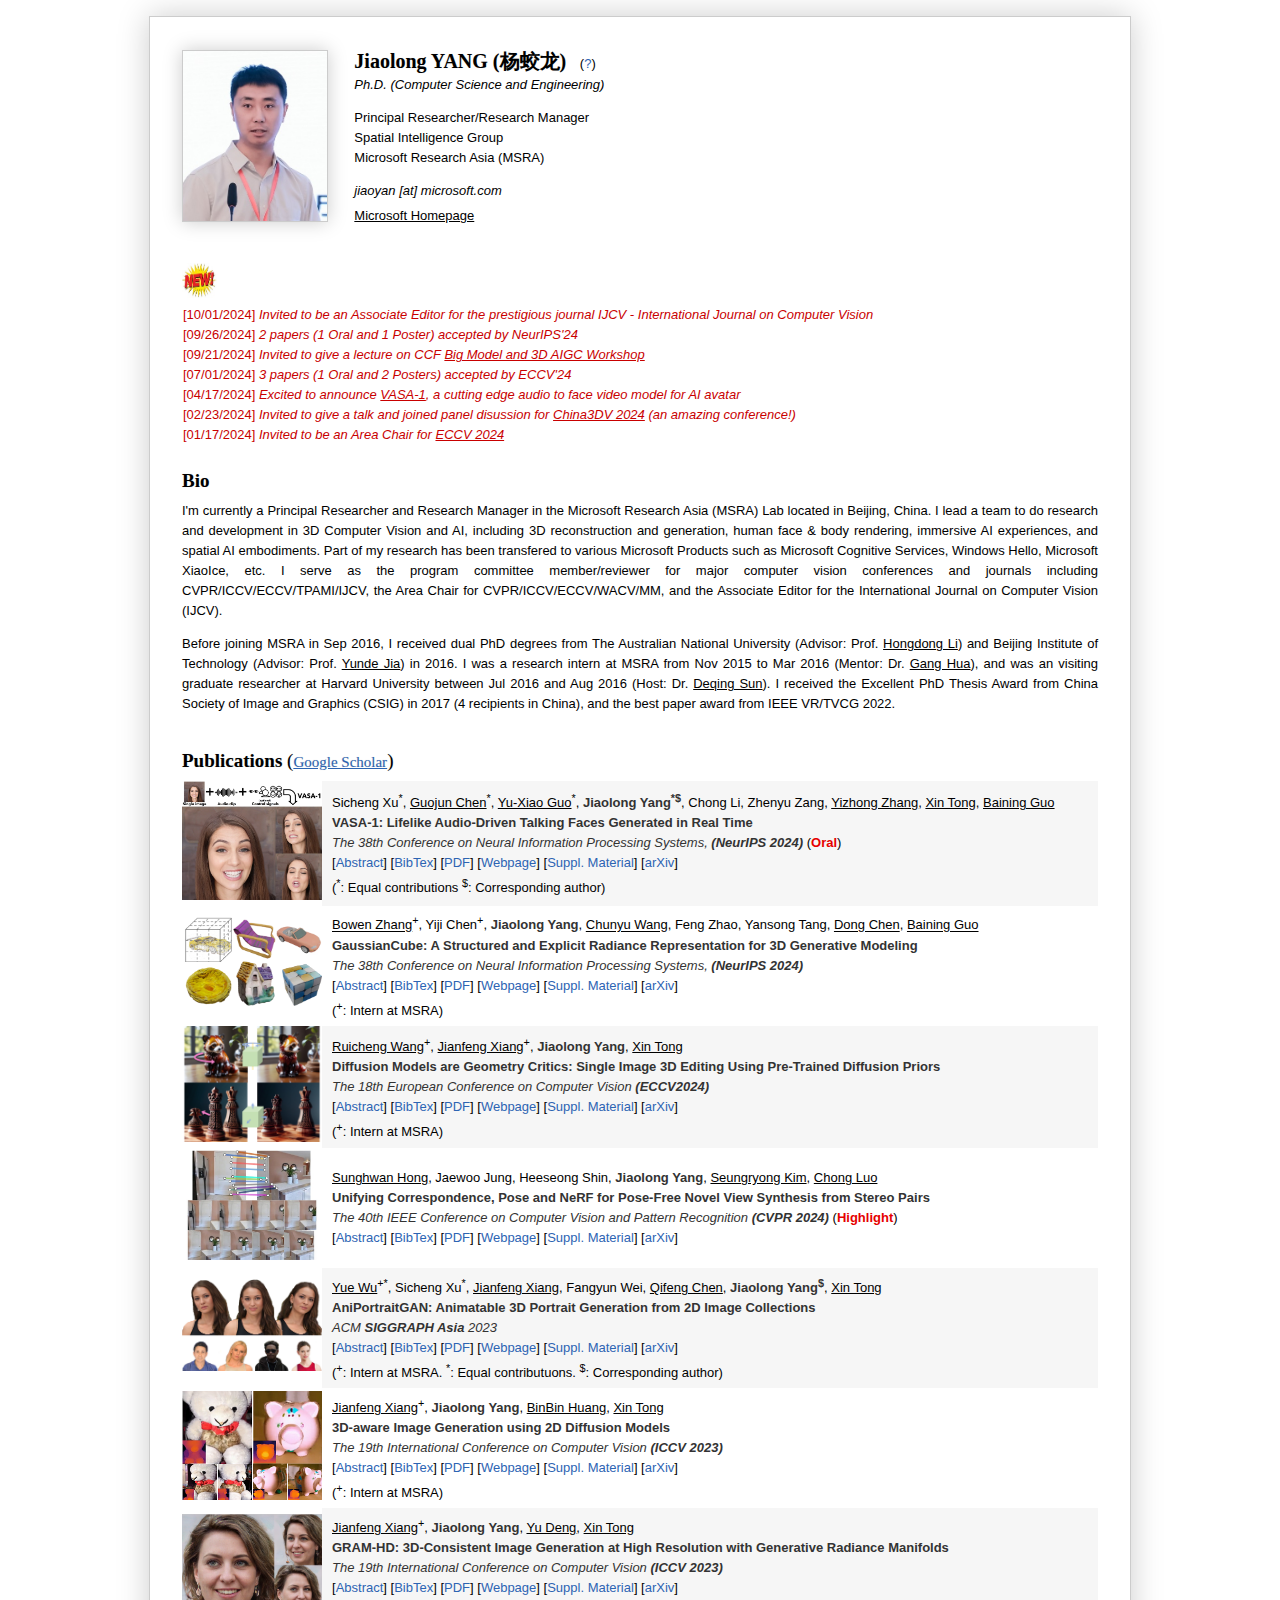
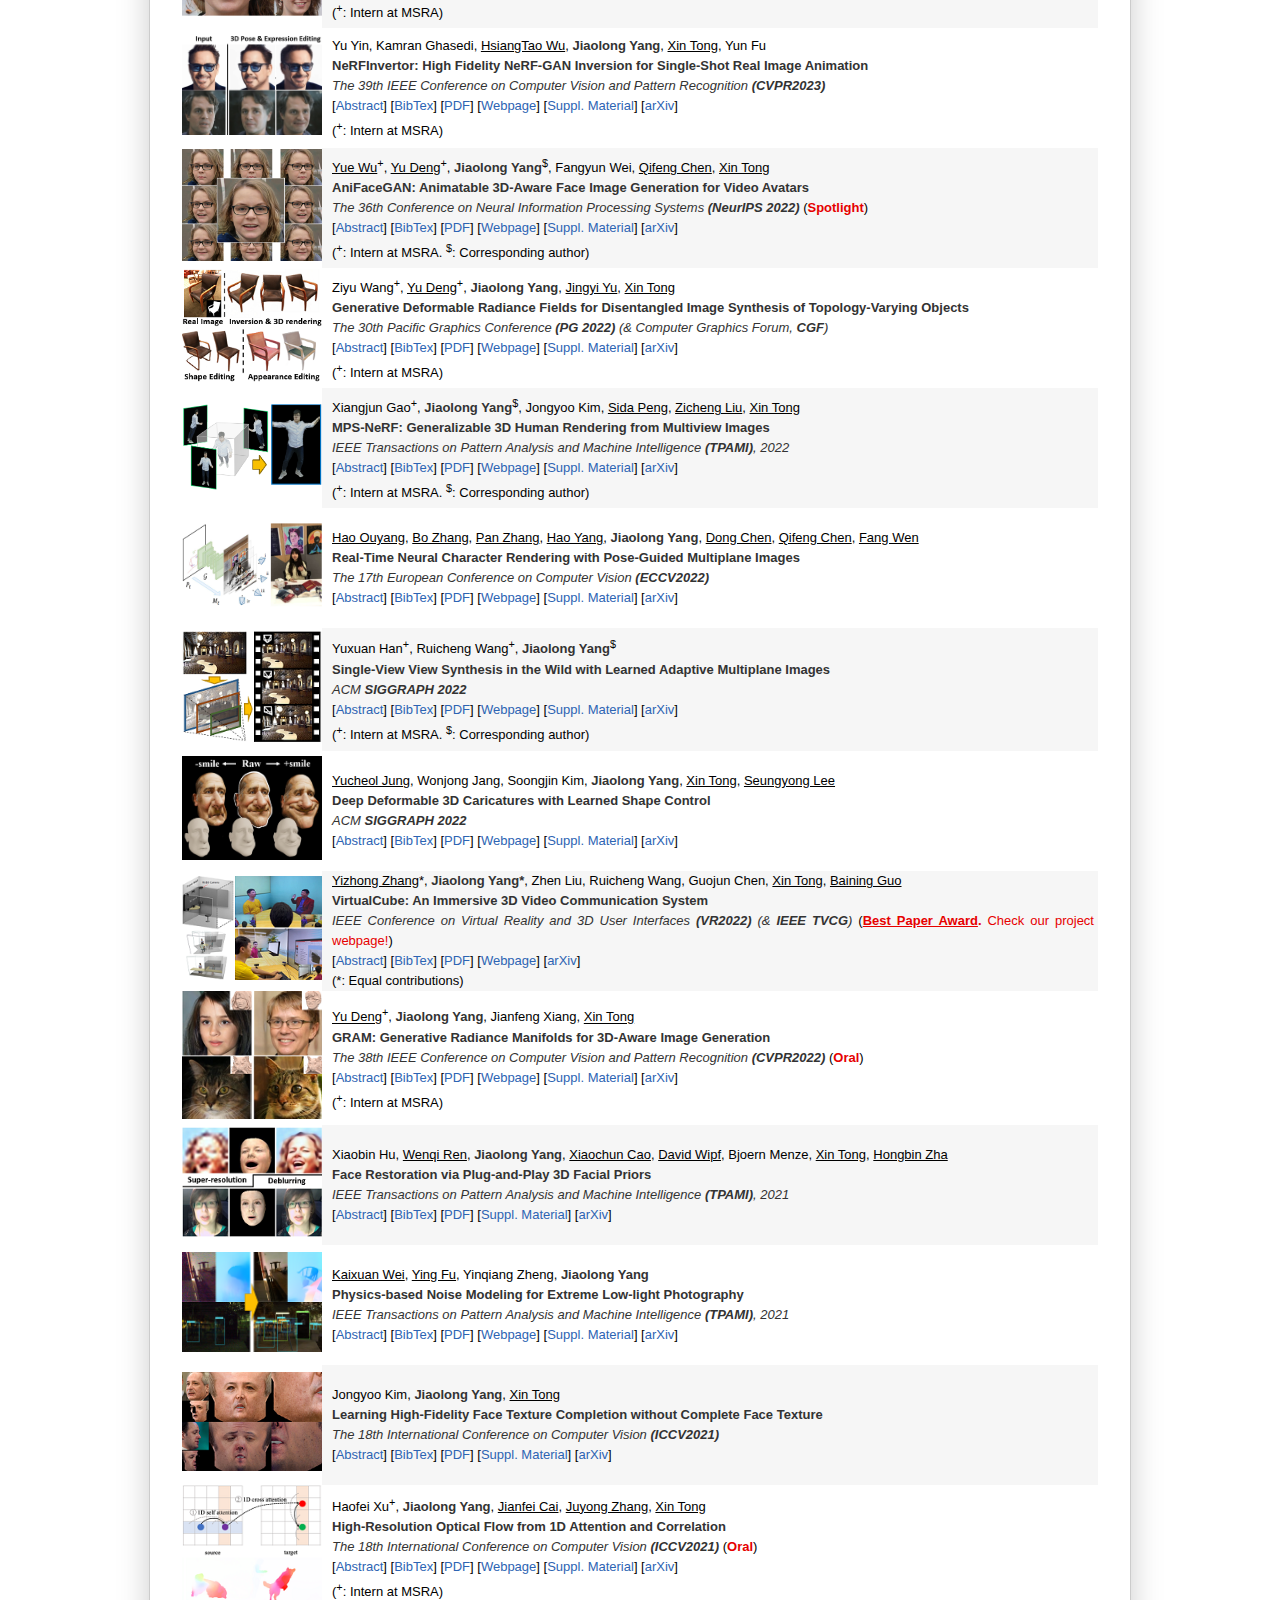
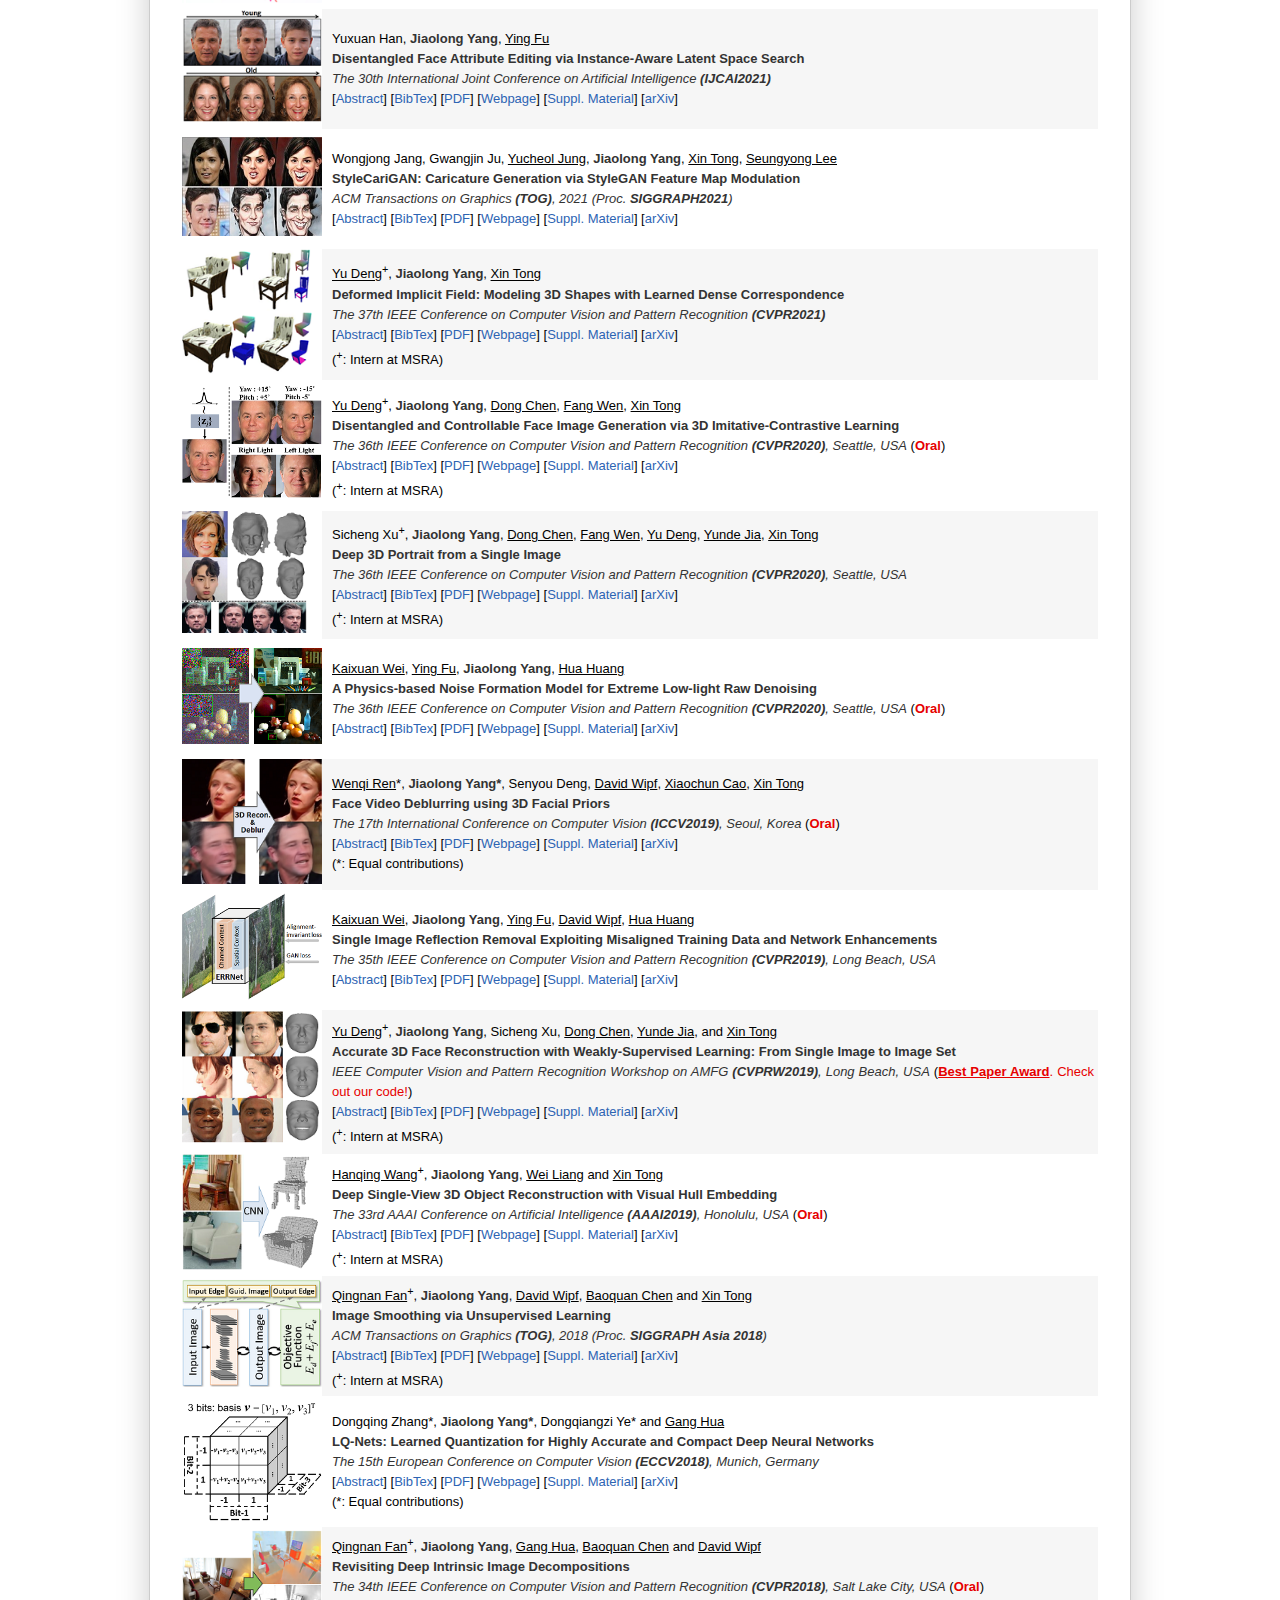
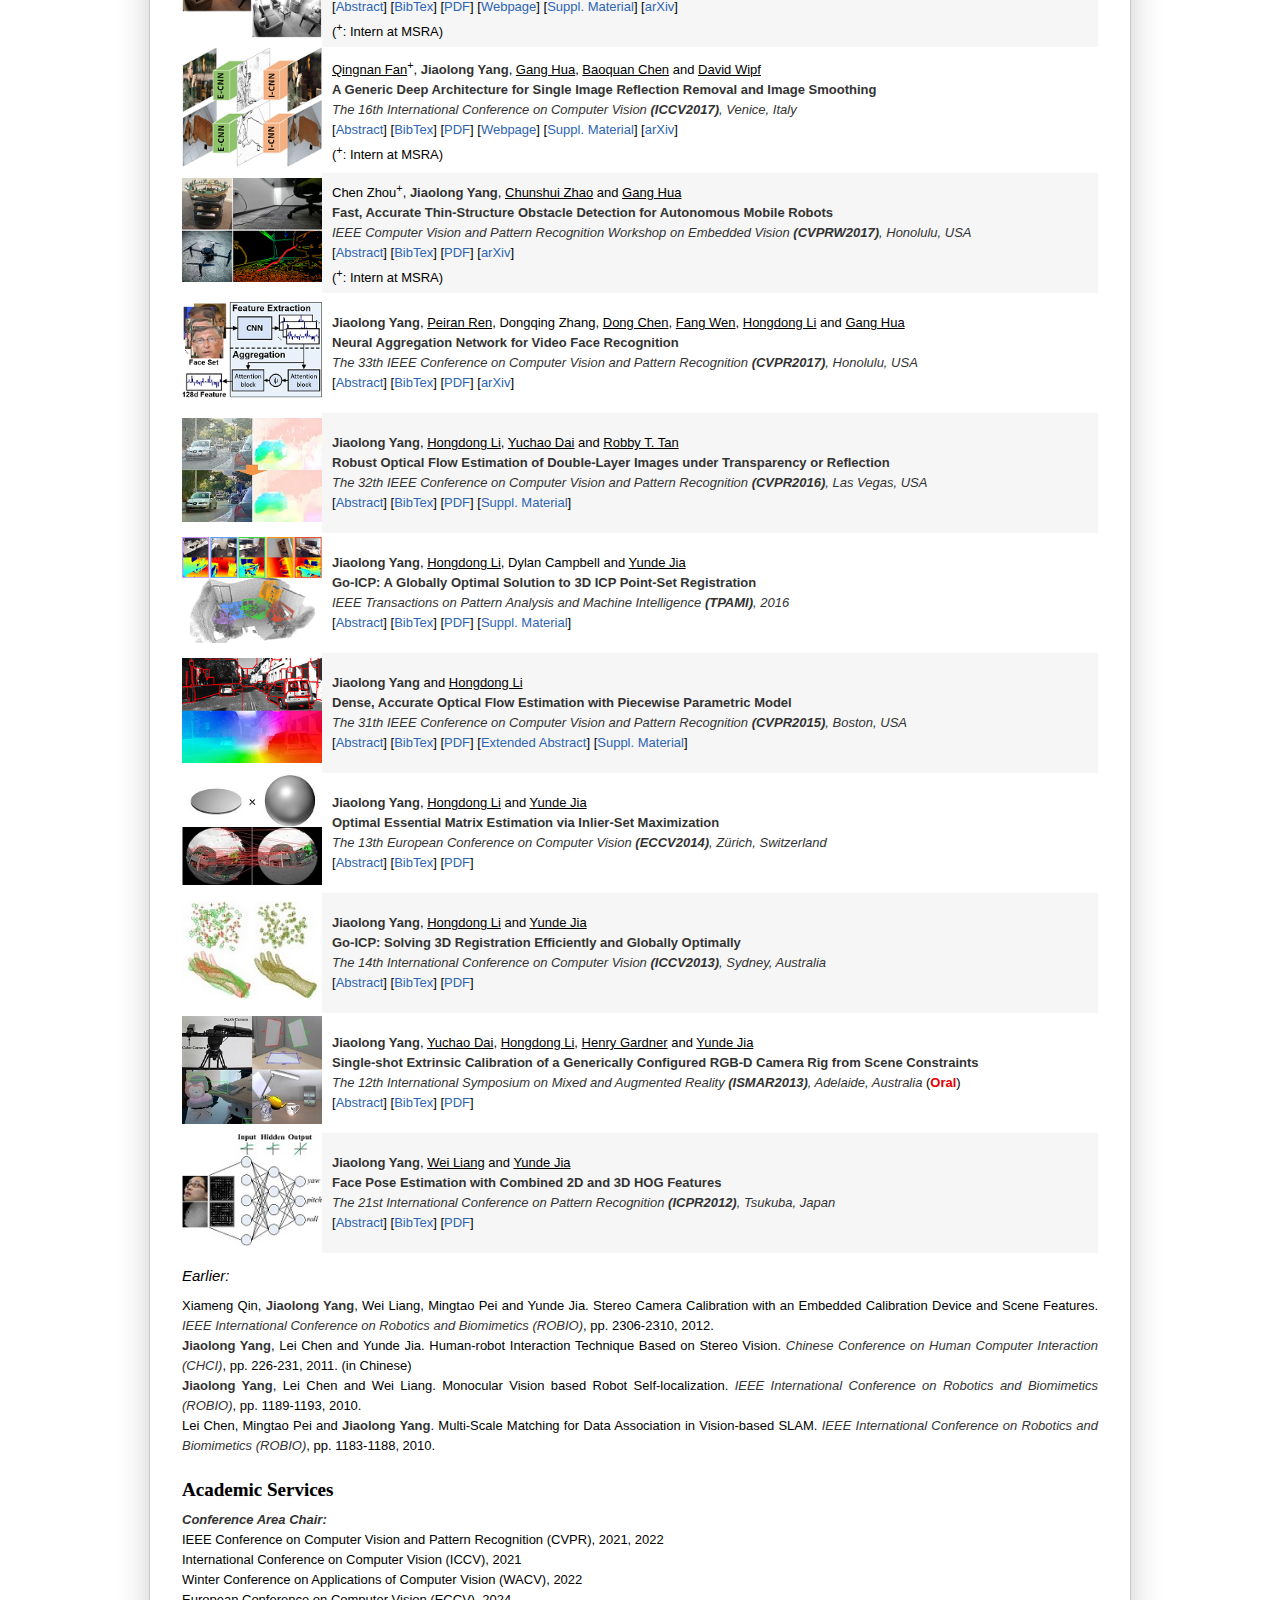
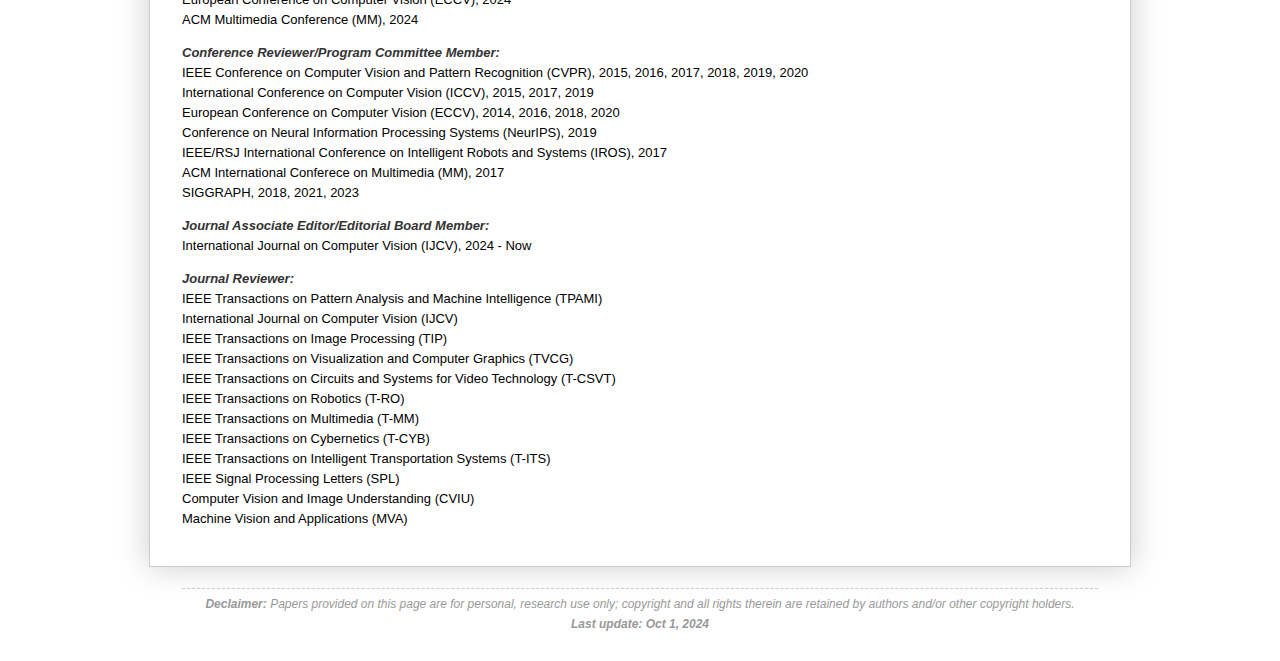
==== index.html @ c5342965 "Add files via upload" ====
<!DOCTYPE html>
<html xmlns="http://www.w3.org/1999/xhtml">
<!--<script src="http://ajax.googleapis.com/ajax/libs/jquery/1.8.2/jquery.min.js"> -->
<head>
<meta http-equiv="Content-Type" content="text/html; charset=utf-8" />
<meta name="keywords" content="Jiaolong Yang,杨蛟龙,homepage,主页,Computer Vision,PhD,Microsoft Research Asia,MSRA,微软亚洲研究院,3D Reconstruction,3D Face,3D Human,3D GAN,Face Synthesis,AniFaceGAN,AniPortraitGAN,GRAM,GRAM-HD,AdaMPI,NeRF,MPS-NeRF,VirtualCube,VCube,V-Cube,DIF,DIF-Net,DIFNet,Deep3DFace,Deep3DFaceReconstruction,DiscoFaceGAN,Reflection Removal,ERRNet,CEILNet,Neural Aggregation Network,NAN,Video Face,Go-ICP,GoICP,3D Registration" />
<meta name="description" content="Jiaolong Yang's Homepage"/>
<link rel="icon" type="x-icon" href="favicon.ico" />
<title>Jiaolong Yang (杨蛟龙)'s Homepage</title>
<link rel="stylesheet" type="text/css" href="style.css"/>
<script src="jquery-1.10.2.min.js"> 
</script>
<script type="text/javascript">
var visible = new Array();
function show(id, item){
	div = "#"+id+"_"+item;
	for (i=0;i<visible.length;i++){
		//if(visible[i].substr(1,1)==id){
		if(visible[i]==div){
			if(visible[i]==div){
				$(div).hide(200);
				visible.splice(i,1);
			}
			else{
				$(visible[i]).hide(200);
				visible.splice(i,1);
				$(div).show(200);
				visible.push(div);
			}
			return;
		}
	}
	$(div).show(200);
	visible.push(div);
}

function show2(id, item){
	div = "#"+id+"_"+item;
	for (i=0;i<visible.length;i++){
		if(visible[i].substr(1,1)==id){
			if(visible[i]==div){
				$(div).hide(0);
				visible.splice(i,1);
			}
		}
	}
	$(div).show(200);
	visible.push(div);
}

function shownamedesc()
{
	$("#jlyang_b_right").toggle(100);
	return false;
}

</script>
</head>
<body>

<div id="jlyang">

<div id="jlyang_basic">

<div id="jlyang_b_left"><img src="photo2.jpg" height="170" style="border: 1px solid #CCCCCC;box-shadow: 0 0 18px #CCCCCC;"/></div>

<div id="jlyang_b_middle">
<span id="jlyang_b_l_name">Jiaolong YANG (杨蛟龙)</span> <span style="padding:3px 0px 0px 10px;">(<a href="#" onclick="javascript:shownamedesc();return false;">?</a>)</span><br/>
<span id="jlyang_b_l_title">Ph.D. (Computer Science and Engineering)</span>
<p>
Principal Researcher/Research Manager<br />
Spatial Intelligence Group<br />
Microsoft Research Asia (MSRA)<br />
</p>
<span id="jlyang_b_l_contact">jiaoyan [at] microsoft.com</span><br />
<a href="https://www.microsoft.com/en-us/research/people/jiaoyan/" target="_blank" style="color:black;text-decoration:underline;line-height:30px">Microsoft Homepage</a>
</div>


<div id="jlyang_b_right">
About my name<br /><span style="font-size:10px;line-height:1em;">
Jiaolong (蛟龙): the given name from my parents. "Jiaolong" is an aquatic dragon in Chinese ancient legends with great power. It can be pronounced as "chiao-lung".<br />
Yang (杨): the family name from my forefathers, the sixth most common surname in China. It can be pronounced as the word "young" with a rising tone.
</span>
</div>

</div>

<div id="jlyang_detail">
<!-- ITEM BEGIN -->

<div class="jlyang_d_item">
<div class="jlyang_d_i_content">
<div style="float:left;height:42px;padding-right:1px;"><img src="new.jpg" height="35px" width="35px"/></div>
<table style="width:100%;margin-top:0px;-webkit-text-size-adjust:100%;" border="0" cellpadding="0" cellspacing="0">
<tr style="height:100%;">
<td width="100%;overflow:scroll;">
<div style="padding-left:1px;height:142px;width:910px;overflow:scroll;overflow-x:hidden;">
<span style="color:#c90000;">
[10/01/2024] <i>Invited to be an Associate Editor for the prestigious journal IJCV - International Journal on Computer Vision</i><br/>
[09/26/2024] <i>2 papers (1 Oral and 1 Poster) accepted by NeurIPS'24</i><br/>
[09/21/2024] <i>Invited to give a lecture on CCF <a style="color:#c90000;text-decoration:underline;" href="https://ccf.org.cn/14x8Un1/" target="_blank">Big Model and 3D AIGC Workshop</a></i><br/>
[07/01/2024] <i>3 papers (1 Oral and 2 Posters) accepted by ECCV'24</i><br/>
[04/17/2024] <i>Excited to announce <a style="color:#c90000;text-decoration:underline;" href="https://www.microsoft.com/en-us/research/project/vasa-1/" target="_blank">VASA-1</a>, a cutting edge audio to face video model for AI avatar</i><br/>
[02/23/2024] <i>Invited to give a talk and joined panel disussion for <a style="color:#c90000;text-decoration:underline;" href="http://www.csig3dv.net/guests.html" target="_blank">China3DV 2024</a> (an amazing conference!)</i><br/>
[01/17/2024] <i>Invited to be an Area Chair for <a style="color:#c90000;text-decoration:underline;" href="https://eccv2024.ecva.net/" target="_blank">ECCV 2024</a></i><br/>
[11/23/2023] <i>Invited to be an Area Chair for <a style="color:#c90000;text-decoration:underline;" href="https://2024.acmmm.org/" target="_blank">ACM MM 2024</a></i><br/>
[08/19/2023] <i>Invited to give a talk and joined panel disussion for the AIGC Forum of <a style="color:#c90000;text-decoration:underline;" href="https://dmcv.sjtu.edu.cn/cadcg2023/invitedspeaker/" target="_blank">2023 CCF CAD/CG Conference</a></i><br/>
[08/03/2023] <i>1 paper accepted SIGGRAPH Asia 2023: <a style="color:#c90000;text-decoration:underline;" href="#" target="_blank" onclick="return false;">AniPortraitGAN</a>  for animatable 3D human portrait generation</i><br/>
[07/14/2023] <i>2 papers accepted by ICCV'23: <a style="color:#c90000;text-decoration:underline;" href="#" target="_blank" onclick="return false;">3D-aware Diffusion</a> and <a style="color:#c90000;text-decoration:underline;" href="#" target="_blank" onclick="return false;">GRAM-HD - high-resolution 3D Image GAN</a></i><br/>
[03/01/2023] <i>Invited to give a talk and joined panel disussion for the Digital Human Forum of <a style="color:#c90000;text-decoration:underline;" href="https://mp.weixin.qq.com/s?__biz=MzUxMDE4MzAzOA==&mid=2247669667&idx=2&sn=d0ffe8ce1c6e60e6fde35343c92b52f0" target="_blank">China 3DV 2023</a></i><br/>
[08/19/2022] <i>Invited to give a talk for the 3D Vision Forum of <a style="color:#c90000;text-decoration:underline;" href="https://mp.weixin.qq.com/s?__biz=MzUxMDE4MzAzOA==&mid=2247569736&idx=1&sn=4c18befa8bad7b23b4f9ac929c8e2b25" target="_blank">CCIG 2022</a></i><br/>
<!--[08/10/2022] <i>Invited to give a <a style="color:#c90000;text-decoration:underline;" href="https://www.techbeat.net/talk-info?id=702" target="_blank">lecture</a> for the JiangMen-TechBeat Tech Community.</i><br/>-->
[07/04/2022] <i>Invited to give a lecture for the <a style="color:#c90000;text-decoration:underline;" href="http://staff.ustc.edu.cn/~renjiec/SummerSchool_2022/" target="_blank">2022 USTC Summer School: Advances in Computer Graphics</a></i><br/>
[04/01/2022] <i>2 papers accepted by SIGGRAPH'22: <a style="color:#c90000;text-decoration:underline;" href="#adampi"  onclick="show2('32','abstract');">AdaMPI - Single-photo 3D view synthisis</a> and <a style="color:#c90000;text-decoration:underline;" href="#deformcaricature" onclick="show2('31','abstract');">Deformable 3D caricature faces</a></i><br/>
[03/29/2022] <i>Our <a style="color:#c90000;text-decoration:underline;" href="https://yudeng.github.io/GRAM/" target="_blank">GRAM - 3D Image GAN</a> paper is accepted by CVPR'22 as Oral presentation</i><br/>
[03/16/2022] <i>Our <a style="color:#c90000;text-decoration:underline;" href="https://www.microsoft.com/en-us/research/project/virtualcube/" target="_blank">VirtualCube - Immersive 3D Video Conferecing</a> paper received the <a href="VirtualCube_IEEE_VR22_Best_Paper_Award_Certification.jpg" target="_blank" style="color:#c90000;text-decoration:underline;">IEEE VR'22 Best Paper Award</a>! </i><br/>
[01/10/2022] <i>Invited to give a talk and joined panel disussion for the <a style="color:#c90000;text-decoration:underline;" href="http://tc.ccf.org.cn/ccfcv/zyhd/sjwx/2021-12-29/752337.shtml" target="_blank">CCF-CV Seminar on AIGC</a></i><br/>
[08/02/2021] <i>The <a style="color:#c90000;text-decoration:underline;" href="#1dflow" onclick="show2('26','abstract');">low-light raw image denosing</a> paper is accepted by TPAMI</i><br/>
[08/01/2021] <i>Invited to be an Area Chair for <a style="color:#c90000;text-decoration:underline;" href="https://wacv2022.thecvf.com/home" target="_blank">WACV 2022</a></i><br/>
[07/23/2021] <i>2 papers accepted by ICCV'21: <a style="color:#c90000;text-decoration:underline;" href="#facetexcomp" onclick="show2('26','abstract');">high-res face texture completion</a> and <a style="color:#c90000;text-decoration:underline;" href="#1dflow" onclick="show2('25','abstract');">high-res optical flow estimation</a> (Oral)</i><br/>
[07/20/2021] <i>A <a href="https://github.com/sicxu/Deep3DFaceRecon_pytorch" target="_blank" style="color:#c90000;text-decoration:underline;">PyTorch version</a> of our <a style="color:#c90000;text-decoration:underline;" href="#face3drecon" onclick="show2('16','abstract');">Deep3DFace</a> method is released: more accurate and easier to use!</a></i><br/>
[04/29/2021] <i>Invited to be an Area Chair for <a style="color:#c90000;text-decoration:underline;" href="https://cvpr2022.thecvf.com/" target="_blank">CVPR 2022</a>.</i><br/>
[03/04/2021] <i>The <a style="color:#c90000;text-decoration:underline;" href="#difnet" onclick="show2('22','abstract');">deep deformed implicit filed (DIF-Net) paper</a> is accepted by CVPR'21</i><br/>
[11/17/2020] <i>Invited to be an Area Chair for <a style="color:#c90000;text-decoration:underline;" href="https://iccv2021.thecvf.com/home" target="_blank">ICCV 2021</a>.</i><br/>
[03/13/2020] <i>3 papers accepted by CVPR'20: <a style="color:#c90000;text-decoration:underline;" href="#disenfacegan" onclick="show2('21','abstract');">disentangled face GAN</a> (Oral), <a style="color:#c90000;text-decoration:underline;" href="#deep3dportrait" onclick="show2('20','abstract');">3D portrait reconstrucion</a>, <a style="color:#c90000;text-decoration:underline;" href="#lowlightdenosing" onclick="show2('19','abstract');">low-light denoising</a> (Oral)</i><br/>
[01/22/2020] <i>Invited as an Area Chair for <a style="color:#c90000;text-decoration:underline;" href="https://cvpr2021.thecvf.com/" target="_blank">CVPR 2021</a>.</i><br/>
[07/23/2019] <i>The <a style="color:#c90000;text-decoration:underline;" href="#videofacedeblur" onclick="show2('18','abstract');">3D-aided face video  debluring paper</a> is accepted by ICCV'19 as Oral</i><br/>
[03/03/2019] <i>The <a style="color:#c90000;text-decoration:underline;" href="#ERRNet" onclick="show2('17','abstract');">deep reflection removal paper</a> is accepted by CVPR'19</i><br/>
[03/30/2019] <i>The <a style="color:#c90000;text-decoration:underline;" href="#face3drecon" onclick="show2('16','abstract');">3D face reconstruction paper</a> received the <a href="Deep3DFace_CVPRW19-AMFG_Best_Paper_Award_Certification.jpg" target="_blank" style="color:#c90000;text-decoration:underline;">Best Paper Award</a> at CVPR'19 workshop on AMFG</i><br/>
[07/04/2018] <i>The <a style="color:#c90000;text-decoration:underline;" href="#dnnquantization" onclick="show2('13','abstract');">neural network quantization paper</a> is accepted by ECCV'18</i><br/>
<!--[03/08/2018] <i>The <a style="color:#c90000;text-decoration:underline;" href="#deepintrinsicimage" onclick="show2('12','abstract');">intrinsic image decomposition paper</a> is accepted by CVPR'18 as Oral</i><br/>-->
<!--[07/17/2017] <i>The <a style="color:#c90000;text-decoration:underline;" href="#dcnnreflectionsmoothing" onclick="show2('11','abstract');">deep reflection removal paper</a> is accepted by ICCV'17</i><br/>-->
<!--[03/18/2017] <i>The <a style="color:#c90000;text-decoration:underline;" href="#videoface" onclick="show2('9','abstract');">video face recognition paper</a> is accepted by CVPR'17</i><br/>-->
<!--[01/03/2016] <i>The <a style="color:#c90000;text-decoration:underline;" href="#robustopticalflow" onclick="show2('8','abstract');">robust optical flow paper</a> is accepted by CVPR'16</i><br/>-->
<!--[16/02/2016] <i>I will join <a style="color:#c90000;text-decoration:underline;" target="_blank" href="http://research.microsoft.com/en-us/labs/asia/">Microsoft Research Asia (MSRA)</a> as an Associate Researcher</i><br/>-->
<!--[23/11/2015] <i>I joined <a style="color:#c90000;text-decoration:underline;" target="_blank" href="http://research.microsoft.com/en-us/labs/asia/">Microsoft Research Asia (MSRA)</a> as a Research Intern</i><br/>-->
<!--[10/11/2015] <i>The <a style="color:#c90000;text-decoration:underline;" href="#goicpjournal" onclick="show2('7','abstract');">Go-ICP paper</a> is accepted by T-PAMI</i><br/>-->
<!--[02/03/2015] <i>The <a style="color:#c90000;text-decoration:underline;" target="_blank" href="cvpr2015_opticalflow.pdf">optical flow paper</a> is accepted by CVPR'15</i><br/>-->
<!--[05/08/2014] <i>Project page and source code for Go-ICP can be found <a target="_blank" href="./go-icp" style="color:#c90000;text-decoration:underline;">here</a></i><br/>-->

<br />
</span>
</div>

</td>
</tr>
</table>
</div>

</div>
<!-- ITEM END -->

<!-- ITEM BEGIN -->
<div class="jlyang_d_item">
<div class="jlyang_d_i_content">
<table style="width:100%;-webkit-text-size-adjust:100%;" border="0" cellpadding="0" cellspacing="0">
<tr style="height:100%;">
<td width="300px"><span class="jlyang_d_i_title">Bio</span>
</td>
</tr>
</table>
<table style="width:100%;margin-top:8px;-webkit-text-size-adjust:100%;" border="0" cellpadding="0" cellspacing="0">
<tr style="height:100%;">
<td width="100%">
I'm currently a Principal Researcher and Research Manager in the Microsoft Research Asia (MSRA) Lab located in Beijing, China. I lead a team to do research and development in 3D Computer Vision and AI, including 3D reconstruction and generation, human face & body rendering, immersive AI experiences, and spatial AI embodiments. Part of my research has been transfered to various Microsoft Products such as Microsoft Cognitive Services, Windows Hello, Microsoft XiaoIce, etc. I serve as the program committee member/reviewer for major computer vision conferences and journals including CVPR/ICCV/ECCV/TPAMI/IJCV, the Area Chair for CVPR/ICCV/ECCV/WACV/MM, and the Associate Editor for the International Journal on Computer Vision (IJCV).
<p>Before joining MSRA in Sep 2016, I received dual PhD degrees from The Australian National University (Advisor: Prof. <a href="https://users.cecs.anu.edu.au/~hongdong/" target="_blank" style="text-decoration:underline;color:#000;">Hongdong Li</a>) and Beijing Institute of Technology (Advisor: Prof. <a href="https://cs.bit.edu.cn/szdw/jsml/js/jyd/index.htm" target="_blank" style="text-decoration:underline;color:#000;">Yunde Jia</a>) in 2016. I was a research intern at MSRA from Nov 2015 to Mar 2016 (Mentor: Dr. <a href="https://www.ganghua.org/" target="_blank" style="text-decoration:underline;color:#000;">Gang Hua</a>), and was an visiting graduate researcher at Harvard University between Jul 2016 and Aug 2016 (Host: Dr. <a href="https://deqings.github.io/" target="_blank" style="text-decoration:underline;color:#000;">Deqing Sun</a>). I received the Excellent PhD Thesis Award from China Society of Image and Graphics (CSIG) in 2017 (4 recipients in China), and the best paper award from IEEE VR/TVCG 2022.</p>
</td>
</tr>
</table>
</div>
</div>
<!-- ITEM END -->


<!-- ITEM BEGIN -->
<div class="jlyang_d_item">
<div class="jlyang_d_i_content">

<table style="width:100%;-webkit-text-size-adjust:100%;" border="0" cellpadding="0" cellspacing="0">
<tr style="height:100%;-webkit-text-size-adjust:100%;">
<td width="300px"><span class="jlyang_d_i_title">Publications <span style="font-style:normal;font-weight:normal;">(<a target="_blank" href="https://scholar.google.com/citations?user=GuqoolgAAAAJ&hl=en" style="text-decoration:underline;font-size:15px;font-weight:normal;">Google Scholar</a>)</span></span>
<!--<br />By year: <a href="#" onclick="show('10','bibtex');return false;">All</a>, <a href="#" onclick="show('10','bibtex');return false;">2017</a>, <a href="#" onclick="show('10','bibtex');return false;">2016</a>, <a href="#" onclick="show('10','bibtex');return false;">2015</a>, <a href="#" onclick="show('10','bibtex');return false;">2014</a>, <a href="#" onclick="show('10','bibtex');return false;">2013</a>, <a href="#" onclick="show('10','bibtex');return false;">2012</a><br/>
By keywords: <a href="#" onclick="show('10','bibtex');return false;">All</a>, <a href="#" onclick="show('10','bibtex');return false;">3D</a>, <a href="#" onclick="show('10','bibtex');return false;">Deep Learning</a>, <a href="#" onclick="show('10','bibtex');return false;">Optical Flow</a>, <a href="#" onclick="show('10','bibtex');return false;">Face</a>, <a href="#" onclick="show('10','bibtex');return false;">Camera Motion</a>, <a href="#" onclick="show('10','bibtex');return false;">Registration</a>, <a href="#" onclick="show('10','bibtex');return false;">Relection Removal</a><br/>-->
<!--All, 3D Generation, Face & Body, 3D Conferening-->
</td>
</tr>
</table>

<table id="jlyang_papertable" style="width:100%;margin-top:8px;"  border="0" cellpadding="0" cellspacing="0">

<tr>
<td width="132px"><a name="gaussiancube" id="gaussiancube"><img src="arxiv24_vasa1.png" width="140"/></a>
</td>
<td style="background:#F6F6F6;padding-left:10px;padding-right:4px;">
Sicheng Xu<sup>*</sup>, <a href="https://www.microsoft.com/en-us/research/people/guoch/" target="_blank" style="text-decoration:underline;color:#000;">Guojun Chen</a><sup>*</sup>, <a href="https://yuxiaoguo.github.io/" target="_blank" style="text-decoration:underline;color:#000;">Yu-Xiao Guo</a><sup>*</sup>, <span class="jlyang_d_i_c_emphasize">Jiaolong Yang<sup>*$</sup></span>, Chong Li, Zhenyu Zang, <a href="https://yizhongzhang1989.github.io/" target="_blank" style="text-decoration:underline;color:#000;">Yizhong Zhang</a>, <a href="https://www.microsoft.com/en-us/research/people/xtong/" target="_blank" style="text-decoration:underline;color:#000;">Xin Tong</a></span>, <a href="https://www.microsoft.com/en-us/research/people/bainguo/" target="_blank" style="text-decoration:underline;color:#000;">Baining Guo</a></span><br/>
<span class="jlyang_d_i_c_name">VASA-1: Lifelike Audio-Driven Talking Faces Generated in Real Time</span><br/>
<span class="jlyang_d_i_c_refer">The 38th Conference on Neural Information Processing Systems, <b>(NeurIPS 2024)</b></span> (<b><span style="color:#e60000">Oral</span></b>)<br/>
[<a href="#" onclick="show('44','abstract');return false;">Abstract</a>] [<a href="#" onclick="show('44','bibtex');return false;">BibTex</a>] [<a target="_blank" href="https://arxiv.org/pdf/2404.10667.pdf">PDF</a>] [<a target="_blank" href="https://www.microsoft.com/en-us/research/project/vasa-1/">Webpage</a>] [<a target="_blank" href="https://www.microsoft.com/en-us/research/project/vasa-1/">Suppl. Material</a>] [<a target="_blank" href="https://arxiv.org/abs/2404.10667">arXiv</a>]<br />
(<sup>*</sup>: Equal contributions <sup>$</sup>: Corresponding author)
</td>
</tr>
<tr style="width:100%;height:100%">
<td></td>
<td style="background:#F6F6F6;padding-left:10px;padding-right:4px;">
<div id="44_abstract">
We introduce VASA, a framework for generating lifelike talking faces of virtual characters with appealing visual affective skills (VAS), given a single static image and a speech audio clip. Our premiere model, VASA-1, is capable of not only producing lip movements that are exquisitely synchronized with the audio, but also capturing a large spectrum of facial nuances and natural head motions that contribute to the perception of authenticity and liveliness. The core innovations include a holistic facial dynamics and head movement generation model that works in a face latent space, and the development of such an expressive and disentangled face latent space using videos. Through extensive experiments including evaluation on a set of new metrics, we show that our method significantly outperforms previous methods along various dimensions comprehensively. Our method not only delivers high video quality with realistic facial and head dynamics but also supports the online generation of 512x512 videos at up to 40 FPS with negligible starting latency. It paves the way for real-time engagements with lifelike avatars that emulate human conversational behaviors.
</div>
<div id="44_bibtex">
@inproceedings{xu2024vasa,<br/>
&nbsp;&nbsp;author = {Xu, Sicheng and Chen, Guojun and Guo, Yu-Xiao and Yang, Jiaolong and Li, Chong and Zang, Zhenyu and Zhang, Yizhong and Tong, Xin and Guo, Baining},<br/>
&nbsp;&nbsp;title = {VASA-1: Lifelike Audio-Driven Talking Faces Generated in Real Time},<br/>
&nbsp;&nbsp;booktitle = {Advances in Neural Information Processing Systems (NeurIPS)},<br/>
&nbsp;&nbsp;year = {2024}<br/>
}
</div>
</td>
</tr>

<tr>
<td width="132px"><a name="gaussiancube" id="gaussiancube"><img src="arxiv24_gaussiancube.png" width="140"/></a>
</td>
<td style="background:#FFFFFF;padding-left:10px;padding-right:4px;">
<a href="http://home.ustc.edu.cn/~zhangbowen/" target="_blank" style="text-decoration:underline;color:#000;">Bowen Zhang</a><sup>+</sup>, Yiji Chen<sup>+</sup>, <span class="jlyang_d_i_c_emphasize">Jiaolong Yang</span>, <a href="https://www.chunyuwang.org" target="_blank" style="text-decoration:underline;color:#000;">Chunyu Wang</a>, Feng Zhao, Yansong Tang, <a href="http://www.dongchen.pro/" target="_blank" style="text-decoration:underline;color:#000;">Dong Chen</a>, <a href="https://www.microsoft.com/en-us/research/people/bainguo/" target="_blank" style="text-decoration:underline;color:#000;">Baining Guo</a></span><br/>
<span class="jlyang_d_i_c_name">GaussianCube: A Structured and Explicit Radiance Representation for 3D Generative Modeling</span><br/>
<span class="jlyang_d_i_c_refer">The 38th Conference on Neural Information Processing Systems, <b>(NeurIPS 2024)</b></span><br/>
[<a href="#" onclick="show('43','abstract');return false;">Abstract</a>] [<a href="#" onclick="show('43','bibtex');return false;">BibTex</a>] [<a target="_blank" href="https://arxiv.org/pdf/2403.19655.pdf">PDF</a>] <!--[<a target="_blank" href="https://github.com/GaussianCube/GaussianCube">Code</a>]--> [<a target="_blank" href="https://gaussiancube.github.io/">Webpage</a>] [<a target="_blank" href="https://arxiv.org/pdf/2403.19655.pdf">Suppl. Material</a>] [<a target="_blank" href="https://arxiv.org/abs/2403.19655">arXiv</a>]<br />
(<sup>+</sup>: Intern at MSRA)
</td>
</tr>
<tr style="width:100%;height:100%">
<td></td>
<td style="background:#FFFFFF;padding-left:10px;padding-right:4px;">
<div id="43_abstract">
3D Gaussian Splatting (GS) have achieved considerable improvement over Neural Radiance Fields in terms of 3D fitting fidelity and rendering speed. However, this unstructured representation with scattered Gaussians poses a significant challenge for generative modeling. To address the problem, we introduce GaussianCube, a structured GS representation that is both powerful and efficient for generative modeling. We achieve this by first proposing a modified densification-constrained GS fitting algorithm which can yield high-quality fitting results using a fixed number of free Gaussians, and then re-arranging the Gaussians into a predefined voxel grid via Optimal Transport. The structured grid representation allows us to use standard 3D U-Net as our backbone in diffusion generative modeling without elaborate designs. Extensive experiments conducted on ShapeNet and OmniObject3D show that our model achieves state-of-the-art generation results both qualitatively and quantitatively, underscoring the potential of GaussianCube as a powerful and versatile 3D representation. 
</div>
<div id="43_bibtex">
@inproceedings{zhang2024gaussiancube,<br/>
&nbsp;&nbsp;author = {Zhang, Bowen and Chen, Yiji and Wang, Chunyu and Zhao, Feng and Tang, Yansong and Chen, Dong and Guo, Baining},<br/>
&nbsp;&nbsp;title = {GaussianCube: Structuring Gaussian Splatting using Optimal Transport for 3D Generative Modeling},<br/>
&nbsp;&nbsp;booktitle = {Advances in Neural Information Processing Systems (NeurIPS)},<br/>
&nbsp;&nbsp;year = {2024}<br/>
}
</div>
</td>
</tr>

<tr>
<td width="132px"><a name="diffcriticedit" id="diffcriticedit"><img src="arxiv24_diffcriticedit.png" width="140"/></a>
</td>
<td style="background:#F6F6F6;padding-left:10px;padding-right:4px;">
<a href="https://yuewuhkust.github.io/" target="_blank" style="text-decoration:underline;color:#000;">Ruicheng Wang</a><sup>+</sup>, <a href="https://jeffreyxiang.github.io/" target="_blank" style="text-decoration:underline;color:#000;">Jianfeng Xiang</a><sup>+</sup>, <span class="jlyang_d_i_c_emphasize">Jiaolong Yang</span>, <a href="https://www.microsoft.com/en-us/research/people/xtong/" target="_blank" style="text-decoration:underline;color:#000;">Xin Tong</a><br/>
<span class="jlyang_d_i_c_name">Diffusion Models are Geometry Critics: Single Image 3D Editing Using Pre-Trained Diffusion Priors</span><br/>
<span class="jlyang_d_i_c_refer">The 18th European Conference on Computer Vision <b>(ECCV2024)</b></span><br/>
[<a href="#" onclick="show('42','abstract');return false;">Abstract</a>] [<a href="#" onclick="show('42','bibtex');return false;">BibTex</a>] [<a target="_blank" href="https://arxiv.org/pdf/2403.11503.pdf">PDF</a>] <!--[<a target="_blank" href="https://wangrc.site/DiffCriticEdit/">Code</a>]--> [<a target="_blank" href="https://wangrc.site/DiffCriticEdit/">Webpage</a>] [<a target="_blank" href="https://arxiv.org/pdf/2403.11503.pdf">Suppl. Material</a>] [<a target="_blank" href="https://arxiv.org/abs/2403.11503">arXiv</a>]<br />
(<sup>+</sup>: Intern at MSRA)
</td>
</tr>
<tr style="width:100%;height:100%">
<td></td>
<td style="background:#F6F6F6;padding-left:10px;padding-right:4px;">
<div id="42_abstract">
We propose a novel image editing technique that enables 3D manipulations on single images, such as object rotation and translation. Existing 3D-aware image editing approaches typically rely on synthetic multi-view datasets for training specialized models, thus constraining their effectiveness on open-domain images featuring significantly more varied layouts and styles. In contrast, our method directly leverages powerful image diffusion models trained on a broad spectrum of text-image pairs and thus retain their exceptional generalization abilities. This objective is realized through the development of an iterative novel view synthesis and geometry alignment algorithm. The algorithm harnesses diffusion models for dual purposes: they provide appearance prior by predicting novel views of the selected object using estimated depth maps, and they act as a geometry critic by correcting misalignments in 3D shapes across the sampled views. Our method can generate high-quality 3D-aware image edits with large viewpoint transformations and high appearance and shape consistency with the input image, pushing the boundaries of what is possible with single-image 3D-aware editing. 
</div>
<div id="42_bibtex">
@inproceedings{wang2024diffusion,<br/>
&nbsp;&nbsp;author = {Wang, Ruicheng and Xiang, Jianfeng and Yang, Jiaolong and Tong, Xin},<br/>
&nbsp;&nbsp;title = {Diffusion Models are Geometry Critics: Single Image 3D Editing Using Pre-Trained Diffusion Priors},<br/>
&nbsp;&nbsp;booktitle = {Proceedings of the European Conference on Computer Vision (ECCV)},<br/>
<!--&nbsp;&nbsp;pages = {8178-8187},<br/>-->
&nbsp;&nbsp;year = {2024}<br/>
}
</div>
</td>
</tr>

<tr>
<td width="132px"><a name="coponerf" id="coponerf"><img src="cvpr24_coponerf.jpg" width="140"/></a>
</td>
<td style="background:#FFFFFF;padding-left:10px;padding-right:4px;">
<a href="https://sunghwanhong.github.io/" target="_blank" style="text-decoration:underline;color:#000;">Sunghwan Hong</a>, Jaewoo Jung, Heeseong Shin, <span class="jlyang_d_i_c_emphasize">Jiaolong Yang</span>, <a href="https://cvlab.korea.ac.kr/members/faculty" target="_blank" style="text-decoration:underline;color:#000;">Seungryong Kim</a>, <a href="https://www.microsoft.com/en-us/research/people/cluo" target="_blank" style="text-decoration:underline;color:#000;">Chong Luo</a></span><br/>
<span class="jlyang_d_i_c_name">Unifying Correspondence, Pose and NeRF for Pose-Free Novel View Synthesis from Stereo Pairs</span><br/>
<span class="jlyang_d_i_c_refer">The 40th IEEE Conference on Computer Vision and Pattern Recognition <b>(CVPR 2024)</b></span> (<b><span style="color:#e60000">Highlight</span></b>)<br/>
[<a href="#" onclick="show('41','abstract');return false;">Abstract</a>] [<a href="#" onclick="show('41','bibtex');return false;">BibTex</a>] [<a target="_blank" href="https://arxiv.org/pdf/2312.07246.pdf">PDF</a>] <!--[<a target="_blank" href="https://github.com/KU-CVLAB/CoPoNeRF">Code</a>]--> [<a target="_blank" href="https://ku-cvlab.github.io/CoPoNeRF/">Webpage</a>] [<a target="_blank" href="https://arxiv.org/pdf/2312.07246.pdf">Suppl. Material</a>] [<a target="_blank" href="https://arxiv.org/abs/2312.07246">arXiv</a>]<br />
</td>
</tr>
<tr style="width:100%;height:100%">
<td></td>
<td style="background:#FFFFFF;padding-left:10px;padding-right:4px;">
<div id="41_abstract">
This work delves into the task of pose-free novel view synthesis from stereo pairs, a challenging and pioneering task in 3D vision. Our innovative framework, unlike any before, seamlessly integrates 2D correspondence matching, camera pose estimation, and NeRF rendering, fostering a synergistic enhancement of these tasks. We achieve this through designing an architecture that utilizes a shared representation, which serves as a foundation for enhanced 3D geometry understanding. Capitalizing on the inherent interplay between the tasks, our unified framework is trained end-to-end with the proposed training strategy to improve overall model accuracy. Through extensive evaluations across diverse indoor and outdoor scenes from two real-world datasets, we demonstrate that our approach achieves substantial improvement over previous methodologies, especially in scenarios characterized by extreme viewpoint changes and the absence of accurate camera poses. 
</div>
<div id="41_bibtex">
@inproceedings{hong2023unifying,<br/>
&nbsp;&nbsp;author = {Hong, Sunghwan and Jung, Jaewoo and Shin, Heeseong and Yang, Jiaolong and Kim, Seungryong and Luo, Chong},<br/>
&nbsp;&nbsp;title = {Unifying Correspondence, Pose and NeRF for Pose-Free Novel View Synthesis from Stereo Pairs},<br/>
&nbsp;&nbsp;booktitle = {Proceedings of the IEEE Conference on Computer Vision and Pattern Recognition (CVPR)},<br/>
&nbsp;&nbsp;year = {2024}<br/>
}
</div>
</td>
</tr>

<tr>
<td width="132px"><a name="aniportraitgan" id="aniportraitgan"><img src="sa23_aniportraitgan.png" width="140"/></a>
</td>
<td style="background:#F6F6F6;padding-left:10px;padding-right:4px;">
<a href="https://yuewuhkust.github.io/" target="_blank" style="text-decoration:underline;color:#000;">Yue Wu</a><sup>+*</sup>, Sicheng Xu<sup>*</sup>, <a href="https://jeffreyxiang.github.io/" target="_blank" style="text-decoration:underline;color:#000;">Jianfeng Xiang</a>, Fangyun Wei, <a href="https://cqf.io" target="_blank" style="text-decoration:underline;color:#000;">Qifeng Chen</a>, <span class="jlyang_d_i_c_emphasize">Jiaolong Yang<sup>$</sup></span>, <a href="https://www.microsoft.com/en-us/research/people/xtong/" target="_blank" style="text-decoration:underline;color:#000;">Xin Tong</a><br/>
<span class="jlyang_d_i_c_name">AniPortraitGAN: Animatable 3D Portrait Generation from 2D Image Collections</span><br/>
<span class="jlyang_d_i_c_refer">ACM <b>SIGGRAPH Asia</b> 2023</span><br/>
[<a href="#" onclick="show('40','abstract');return false;">Abstract</a>] [<a href="#" onclick="show('40','bibtex');return false;">BibTex</a>] [<a target="_blank" href="https://arxiv.org/pdf/2309.02186.pdf">PDF</a>] <!--[<a target="_blank" href="https://yuewuhkust.github.io/AniPortraitGAN/">Code</a>]--> [<a target="_blank" href="https://yuewuhkust.github.io/AniPortraitGAN/">Webpage</a>] [<a target="_blank" href="https://arxiv.org/pdf/2309.02186.pdf">Suppl. Material</a>] [<a target="_blank" href="https://arxiv.org/abs/2309.02186">arXiv</a>]<br />
(<sup>+</sup>: Intern at MSRA. <sup>*</sup>: Equal contributuons. <sup>$</sup>: Corresponding author)
</td>
</tr>
<tr style="width:100%;height:100%">
<td></td>
<td style="background:#F6F6F6;padding-left:10px;padding-right:4px;">
<div id="40_abstract">
Previous animatable 3D-aware GANs for human generation have primarily focused on either the human head or full body. However, head-only videos are relatively uncommon in real life, and full body generation typically does not deal with facial expression control and still has challenges in generating high-quality results. Towards applicable video avatars, we present an animatable 3D-aware GAN that generates portrait images with controllable facial expression, head pose, and shoulder movements. It is a generative model trained on unstructured 2D image collections without using 3D or video data. For the new task, we base our method on the generative radiance manifold representation and equip it with learnable facial and head-shoulder deformations. A dual-camera rendering and adversarial learning scheme is proposed to improve the quality of the generated faces, which is critical for portrait images. A pose deformation processing network is developed to generate plausible deformations for challenging regions such as long hair. Experiments show that our method, trained on unstructured 2D images, can generate diverse and high-quality 3D portraits with desired control over different properties. 
</div>
<div id="40_bibtex">
@inproceedings{wu2023aniportraitgan,<br/>
&nbsp;&nbsp;author = {Wu, Yue and Xu, Sicheng and Xiang, Jianfeng and Wei, Fangyun and Chen, Qifeng and Yang, Jiaolong and Tong, Xin},<br/>
&nbsp;&nbsp;title = {AniPortraitGAN: Animatable 3D Portrait Generation from 2D Image Collections},<br/>
&nbsp;&nbsp;booktitle = {SIGGRAPH Asia 2023 Conference Proceedings},<br/>
<!--&nbsp;&nbsp;pages = {8178-8187},<br/>-->
&nbsp;&nbsp;year = {2023}<br/>
}
</div>
</td>
</tr>

<tr>
<td width="132px"><a name="gramhd" id="gramhd"><img src="iccv23_3dawarediffusion.jpg" width="140"/></a>
</td>
<td style="background:#FFFFFF;padding-left:10px;padding-right:4px;">
<a href="https://jeffreyxiang.github.io/" target="_blank" style="text-decoration:underline;color:#000;">Jianfeng Xiang</a><sup>+</sup>, <span class="jlyang_d_i_c_emphasize">Jiaolong Yang</span>, <a href="https://hbb1.github.io/" target="_blank" style="text-decoration:underline;color:#000;">BinBin Huang</a>, <a href="https://www.microsoft.com/en-us/research/people/xtong/" target="_blank" style="text-decoration:underline;color:#000;">Xin Tong</a><br/>
<span class="jlyang_d_i_c_name">3D-aware Image Generation using 2D Diffusion Models</span><br/>
<span class="jlyang_d_i_c_refer">The 19th International Conference on Computer Vision <b>(ICCV 2023)</b></span><br/>
[<a href="#" onclick="show('39','abstract');return false;">Abstract</a>] [<a href="#" onclick="show('39','bibtex');return false;">BibTex</a>] [<a target="_blank" href="https://arxiv.org/pdf/2303.17905.pdf">PDF</a>] <!--[<a target="_blank" href="#" onclick="alert('Available soon');return false;">Code</a>]--> [<a target="_blank" href="https://jeffreyxiang.github.io/ivid/">Webpage</a>] [<a target="_blank" href="https://arxiv.org/pdf/2303.17905.pdf">Suppl. Material</a>] [<a target="_blank" href="https://arxiv.org/abs/2303.17905">arXiv</a>]<br />
(<sup>+</sup>: Intern at MSRA)
</td>
</tr>
<tr style="width:100%;height:100%">
<td></td>
<td style="background:#FFFFFF;padding-left:10px;padding-right:4px;">
<div id="39_abstract">
In this paper, we introduce a novel 3D-aware image generation method that leverages 2D diffusion models. We formulate the 3D-aware image generation task as multiview 2D image set generation, and further to a sequential unconditional–conditional multiview image generation process. This allows us to utilize 2D diffusion models to boost the generative modeling power of the method. Additionally, we incorporate depth information from monocular depth estimators to construct the training data for the conditional diffusion model using only still images. We train our method on a large-scale dataset, i.e., ImageNet, which is not addressed by previous methods. It produces high-quality images that significantly outperform prior methods. Furthermore, our approach showcases its capability to generate instances with large view angles, even though the training images are diverse and unaligned, gathered from “in-the-wild” real-world environments. 
</div>
<div id="39_bibtex">
@inproceedings{xiang2022gramhd,<br/>
&nbsp;&nbsp;author = {Xiang, Jianfeng and Yang, Jiaolong and Huang, Binbin and Tong, Xin},<br/>
&nbsp;&nbsp;title = {3D-aware Image Generation using 2D Diffusion Models},<br/>
&nbsp;&nbsp;booktitle = {Proceedings of the International Conference on Computer Vision (ICCV)},<br/>
<!--&nbsp;&nbsp;pages = {8178-8187},<br/>-->
&nbsp;&nbsp;year = {2023}<br/>
}
</div>
</td>
</tr>

<tr>
<td width="132px"><a name="gramhd" id="gramhd"><img src="iccv23_gramhd.png" width="140"/></a>
</td>
<td style="background:#F6F6F6;padding-left:10px;padding-right:4px;">
<a href="https://jeffreyxiang.github.io/" target="_blank" style="text-decoration:underline;color:#000;">Jianfeng Xiang</a><sup>+</sup>, <span class="jlyang_d_i_c_emphasize">Jiaolong Yang</span>, <a href="https://yudeng.github.io/" target="_blank" style="text-decoration:underline;color:#000;">Yu Deng</a>, <a href="https://www.microsoft.com/en-us/research/people/xtong/" target="_blank" style="text-decoration:underline;color:#000;">Xin Tong</a><br/>
<span class="jlyang_d_i_c_name">GRAM-HD: 3D-Consistent Image Generation at High Resolution with Generative Radiance Manifolds</span><br/>
<span class="jlyang_d_i_c_refer">The 19th International Conference on Computer Vision <b>(ICCV 2023)</b></span><br/>
[<a href="#" onclick="show('38','abstract');return false;">Abstract</a>] [<a href="#" onclick="show('38','bibtex');return false;">BibTex</a>] [<a target="_blank" href="https://arxiv.org/pdf/2206.07255.pdf">PDF</a>] <!--[<a target="_blank" href="#" onclick="alert('Available soon');return false;">Code</a>]--> [<a target="_blank" href="https://jeffreyxiang.github.io/GRAM-HD/">Webpage</a>] [<a target="_blank" href="https://arxiv.org/pdf/2206.07255.pdf">Suppl. Material</a>] [<a target="_blank" href="https://arxiv.org/abs/2206.07255">arXiv</a>]<br />
(<sup>+</sup>: Intern at MSRA)
</td>
</tr>
<tr style="width:100%;height:100%">
<td></td>
<td style="background:#F6F6F6;padding-left:10px;padding-right:4px;">
<div id="38_abstract">
Recent works have shown that 3D-aware GANs trained on unstructured single image collections can generate multiview images of novel instances. The key underpinnings to achieve this are a 3D radiance field generator and a volume rendering process. However, existing methods either cannot generate high-resolution images (e.g., up to 256x256) due to the high computation cost of neural volume rendering, or rely on 2D CNNs for image-space upsampling which jeopardizes the 3D consistency across different views. This paper proposes a novel 3D-aware GAN that can generate high resolution images (up to 1024x1024) while keeping strict 3D consistency as in volume rendering. Our motivation is to achieve super-resolution directly in the 3D space to preserve 3D consistency. We avoid the otherwise prohibitively-expensive computation cost by applying 2D convolutions on a set of 2D radiance manifolds defined in the recent generative radiance manifold (GRAM) approach, and apply dedicated loss functions for effective GAN training at high resolution. Experiments on FFHQ and AFHQv2 datasets show that our method can produce high-quality 3D-consistent results that significantly outperform existing methods. Videos can be found on the project page.
</div>
<div id="38_bibtex">
@inproceedings{xiang2022gramhd,<br/>
&nbsp;&nbsp;author = {Xiang, Jianfeng and Yang, Jiaolong and Deng, Yu and Tong, Xin},<br/>
&nbsp;&nbsp;title = {GRAM-HD: 3D-Consistent Image Generation at High Resolution with Generative Radiance Manifolds},<br/>
&nbsp;&nbsp;booktitle = {Proceedings of the International Conference on Computer Vision (ICCV)},<br/>
<!--&nbsp;&nbsp;pages = {8178-8187},<br/>-->
&nbsp;&nbsp;year = {2023}<br/>
}
</div>
</td>
</tr>

<tr>
<td width="132px"><a name="nerfganinvertor" id="nerfganinvertor"><img src="cvpr23_nerfganinvertor.jpg" width="140"/></a>
</td>
<td style="background:#FFFFFF;padding-left:10px;padding-right:4px;">
Yu Yin, Kamran Ghasedi, <a href="https://www.microsoft.com/en-us/research/people/musclewu/" target="_blank" style="text-decoration:underline;color:#000;">HsiangTao Wu</a>, <span class="jlyang_d_i_c_emphasize">Jiaolong Yang</span>, <a href="https://www.microsoft.com/en-us/research/people/xtong/" target="_blank" style="text-decoration:underline;color:#000;">Xin Tong</a>, Yun Fu<br/>
<span class="jlyang_d_i_c_name">NeRFInvertor: High Fidelity NeRF-GAN Inversion for Single-Shot Real Image Animation</span><br/>
<span class="jlyang_d_i_c_refer">The 39th IEEE Conference on Computer Vision and Pattern Recognition <b>(CVPR2023)</b></span><br/>
[<a href="#" onclick="show('37','abstract');return false;">Abstract</a>] [<a href="#" onclick="show('37','bibtex');return false;">BibTex</a>] [<a target="_blank" href="https://arxiv.org/pdf/2211.17235.pdf">PDF</a>] <!--[<a target="_blank" href="https://github.com/YuYin1/NeRFInvertor">Code</a>]--> [<a target="_blank" href="https://yuyin1.github.io/NeRFInvertor_Homepage/">Webpage</a>] [<a target="_blank" href="https://arxiv.org/pdf/2211.17235.pdf">Suppl. Material</a>] [<a target="_blank" href="https://arxiv.org/abs/2211.17235">arXiv</a>]<br />
(<sup>+</sup>: Intern at MSRA)
</td>
</tr>
<tr style="width:100%;height:100%">
<td></td>
<td style="background:#FFFFFF;padding-left:10px;padding-right:4px;">
<div id="37_abstract">
NeRF-based Generative models have shown impressive capacity in generating high-quality images with consistent 3D geometry. Despite successful synthesis of fake identity images randomly sampled from latent space, adopting these models for generating face images of real subjects is still a challenging task due to its so-called inversion issue. In this paper, we propose a universal method to surgically fine-tune these NeRF-GAN models in order to achieve high-fidelity animation of real subjects only by a single image. Given the optimized latent code for an out-of-domain real image, we employ 2D loss functions on the rendered image to reduce the identity gap. Furthermore, our method leverages explicit and implicit 3D regularizations using the in-domain neighborhood samples around the optimized latent code to remove geometrical and visual artifacts. Our experiments confirm the effectiveness of our method in realistic, high-fidelity, and 3D consistent animation of real faces on multiple NeRF-GAN models across different datasets. </div>
<div id="37_bibtex">
@inproceedings{yin2023nerfinvertor,<br/>
&nbsp;&nbsp;author = {Yin, Yu and Ghasedi, Kamran and Wu, HsiangTao and Yang, Jiaolong and Tong, Xin and Fu, Yun},<br/>
&nbsp;&nbsp;title = {NeRFInvertor: High Fidelity NeRF-GAN Inversion for Single-shot Real Image Animation},<br/>
&nbsp;&nbsp;booktitle = {Proceedings of the IEEE Conference on Computer Vision and Pattern Recognition (CVPR)},<br/>
&nbsp;&nbsp;pages = {8539-8548},<br/>
&nbsp;&nbsp;year = {2023}<br/>
}
</div>
</td>
</tr>

<tr>
<td width="132px"><a name="anifacegan" id="anifacegan"><img src="neurips22_anifacegan.png" width="140"/></a>
</td>
<td style="background:#F6F6F6;padding-left:10px;padding-right:4px;">
<a href="https://yuewuhkust.github.io/" target="_blank" style="text-decoration:underline;color:#000;">Yue Wu</a><sup>+</sup>, <a href="https://yudeng.github.io/" target="_blank" style="text-decoration:underline;color:#000;">Yu Deng</a><sup>+</sup>, <span class="jlyang_d_i_c_emphasize">Jiaolong Yang</span><sup>$</sup>, Fangyun Wei, <a href="https://cqf.io" target="_blank" style="text-decoration:underline;color:#000;">Qifeng Chen</a>, <a href="https://www.microsoft.com/en-us/research/people/xtong/" target="_blank" style="text-decoration:underline;color:#000;">Xin Tong</a><br/>
<span class="jlyang_d_i_c_name">AniFaceGAN: Animatable 3D-Aware Face Image Generation for Video Avatars</span><br/>
<span class="jlyang_d_i_c_refer">The 36th Conference on Neural Information Processing Systems <b>(NeurIPS 2022)</b></span> (<b><span style="color:#e60000">Spotlight</span></b>)<br/>
[<a href="#" onclick="show('36','abstract');return false;">Abstract</a>] [<a href="#" onclick="show('36','bibtex');return false;">BibTex</a>] [<a target="_blank" href="https://arxiv.org/pdf/2210.06465.pdf">PDF</a>] <!--[<a target="_blank" href="https://yuewuhkust.github.io/AniFaceGAN/">Code</a>]--> [<a target="_blank" href="https://yuewuhkust.github.io/AniFaceGAN/">Webpage</a>] [<a target="_blank" href="https://yuewuhkust.github.io/AniFaceGAN/">Suppl. Material</a>] [<a target="_blank" href="https://arxiv.org/abs/2210.06465">arXiv</a>]<br />
(<sup>+</sup>: Intern at MSRA. <sup>$</sup>: Corresponding author)
</td>
</tr>
<tr style="width:100%;height:100%">
<td></td>
<td style="background:#F6F6F6;padding-left:10px;padding-right:4px;">
<div id="36_abstract">
Recent works have shown that 3D-aware GANs trained on unstructured single image collections can generate multiview images of novel instances. The key underpinnings to achieve this are a 3D radiance field generator and a volume rendering process. However, existing methods either cannot generate high-resolution images (e.g., up to 256X256) due to the high computation cost of neural volume rendering, or rely on 2D CNNs for image-space upsampling which jeopardizes the 3D consistency across different views. This paper proposes a novel 3D-aware GAN that can generate high resolution images (up to 1024X1024) while keeping strict 3D consistency as in volume rendering. Our motivation is to achieve super-resolution directly in the 3D space to preserve 3D consistency. We avoid the otherwise prohibitively-expensive computation cost by applying 2D convolutions on a set of 2D radiance manifolds defined in the recent generative radiance manifold (GRAM) approach, and apply dedicated loss functions for effective GAN training at high resolution. Experiments on FFHQ and AFHQv2 datasets show that our method can produce high-quality 3D-consistent results that significantly outperform existing methods. Videos can be found on the project page.
</div>
<div id="36_bibtex">
@inproceedings{xiang2022gramhd,<br/>
&nbsp;&nbsp;author = {Wu, Yue and Deng, Yu and Yang, Jiaolong and Wei, Fangyun and Chen, Qifeng and Tong, Xin},<br/>
&nbsp;&nbsp;title = {AniFaceGAN: Animatable 3D-Aware Face Image Generation for Video Avatars},<br/>
&nbsp;&nbsp;booktitle = {Advances in Neural Information Processing Systems (NeurIPS)},<br/>
&nbsp;&nbsp;year = {2022}<br/>
}
</div>
</td>
</tr>

<tr>
<td width="132px"><img src="pg2022.png" width="140"/>
</td>
<td style="background:#FFFFFF;padding-left:10px;padding-right:4px;">
Ziyu Wang<sup>+</sup>, <a href="https://yudeng.github.io/" target="_blank" style="text-decoration:underline;color:#000;">Yu Deng</a><sup>+</sup>, <span class="jlyang_d_i_c_emphasize">Jiaolong Yang</span>, <a href="http://www.yu-jingyi.com/cv/" target="_blank" style="text-decoration:underline;color:#000;">Jingyi Yu</a>, <a href="https://www.microsoft.com/en-us/research/people/xtong/" target="_blank" style="text-decoration:underline;color:#000;">Xin Tong</a><br/>
<span class="jlyang_d_i_c_name">Generative Deformable Radiance Fields for Disentangled Image Synthesis of Topology-Varying Objects</span><br/>
<span class="jlyang_d_i_c_refer">The 30th Pacific Graphics Conference <b>(PG 2022)</b> (& Computer Graphics Forum, <b>CGF</b>)</span><br/>
[<a href="#" onclick="show('35','abstract');return false;">Abstract</a>] [<a href="#" onclick="show('35','bibtex');return false;">BibTex</a>] [<a target="_blank" href="https://arxiv.org/pdf/2209.04183.pdf">PDF</a>] <!--[<a target="_blank" href="https://github.com/ziyuwang98/GDRF/">Code</a>]--> [<a target="_blank" href="https://ziyuwang98.github.io/GDRF/">Webpage</a>] [<a target="_blank" href="https://ziyuwang98.github.io/GDRF/">Suppl. Material</a>] [<a target="_blank" href="https://arxiv.org/abs/2209.04183">arXiv</a>]<br />
(<sup>+</sup>: Intern at MSRA)
</td>
</tr>
<tr style="width:100%;height:100%">
<td></td>
<td style="background:#FFFFFF;padding-left:10px;padding-right:4px;">
<div id="35_abstract">
3D-aware generative models have demonstrated their superb performance to generate 3D neural radiance fields (NeRF) from a collection of monocular 2D images even for topology-varying object categories. However, these methods still lack the capability to separately control the shape and appearance of the objects in the generated radiance fields. In this paper, we propose a generative
model for synthesizing radiance fields of topology-varying objects with disentangled shape and appearance variations. Our method generates deformable radiance fields, which builds the dense correspondence between the density fields of the objects and encodes their appearances in a shared template field. Our disentanglement is achieved in an unsupervised manner without introducing extra labels to previous 3D-aware GAN training. We also develop an image inversion scheme for reconstructing the radiance field of an object in a real monocular image and manipulating its shape and appearance. Experiments show that our method can successfully learn the generative model from unstructured monocular images and well disentangle the shape and appearance for objects (e.g., chairs) with large topological variance. The model trained on synthetic data can faithfully reconstruct the real object in a given single image and achieve high-quality texture and shape editing results.
</div>
<div id="35_bibtex">
@inproceedings{wang2022generative,<br/>
&nbsp;&nbsp;author = {Wang, Ziyu and Deng, Yu and Yang, Jiaolong and Yu, Jingyi and Tong, Xin},<br/>
&nbsp;&nbsp;title = {Generative Deformable Radiance Fields for Disentangled Image Synthesis of Topology-Varying Objects},<br/>
&nbsp;&nbsp;booktitle = {Pacific Graphics},<br/>
<!--&nbsp;&nbsp;pages = {8178-8187},<br/>-->
&nbsp;&nbsp;year = {2022}<br/>
}
</div>
</td>
</tr>

<tr>
<td width="132px"><a name="mpsnerf" id="mpsnerf"><img src="tpami22_mpsnerf.png" width="140"/></a>
</td>
<td style="background:#F6F6F6;padding-left:10px;padding-right:4px;">
Xiangjun Gao<sup>+</sup>, <span class="jlyang_d_i_c_emphasize">Jiaolong Yang</span><sup>$</sup>, Jongyoo Kim, <a href="https://pengsida.net/" target="_blank" style="text-decoration:underline;color:#000;">Sida Peng</a>, <a href="https://www.microsoft.com/en-us/research/people/zliu/" target="_blank" style="text-decoration:underline;color:#000;">Zicheng Liu</a>, <a href="https://www.microsoft.com/en-us/research/people/xtong/" target="_blank" style="text-decoration:underline;color:#000;">Xin Tong</a><br/>
<span class="jlyang_d_i_c_name">MPS-NeRF: Generalizable 3D Human Rendering from Multiview Images</span><br/>
<span class="jlyang_d_i_c_refer">IEEE Transactions on Pattern Analysis and Machine Intelligence <b>(TPAMI)</b>, 2022</span><br/>
[<a href="#" onclick="show('34','abstract');return false;">Abstract</a>] [<a href="#" onclick="show('34','bibtex');return false;">BibTex</a>] [<a target="_blank" href="https://arxiv.org/pdf/2203.16875.pdf">PDF</a>] <!--[<a target="_blank" href="https://github.com/gaoxiangjun/MPS-NeRF">Code</a>]--> [<a target="_blank" href="https://gaoxiangjun.github.io/mps_nerf/">Webpage</a>] [<a target="_blank" href="https://arxiv.org/pdf/2203.16875.pdf">Suppl. Material</a>] [<a target="_blank" href="https://arxiv.org/abs/2203.16875">arXiv</a>]<br />
(<sup>+</sup>: Intern at MSRA. <sup>$</sup>: Corresponding author)
</td>
</tr>
<tr style="width:100%;height:100%">
<td></td>
<td style="background:#F6F6F6;padding-left:10px;padding-right:4px;">
<div id="34_abstract">
There has been rapid progress recently on 3D human rendering, including novel view synthesis and pose animation, based on the advances of neural radiance fields (NeRF). However, most existing methods focus on person-specific training and their training typically requires multi-view videos. This paper deals with a new challenging task – rendering novel views and novel poses for a person unseen in training, using only multiview still images as input without videos. For this task, we propose a simple yet surprisingly effective method to train a generalizable NeRF with multiview images as conditional input. The key ingredient is a dedicated representation combining a canonical NeRF and a volume deformation scheme. Using a canonical space enables our method to learn shared properties of human and easily generalize to different people. Volume deformation is used to connect the canonical space with input and target images and query image features for radiance and density prediction. We leverage the parametric 3D human model fitted on the input images to derive the deformation, which works quite well in practice when combined with our canonical NeRF. The experiments on both real and synthetic data with the novel view synthesis and pose animation tasks ollectively demonstrate the efficacy of our method.
</div>
<div id="34_bibtex">
@inproceedings{deng2021gram,<br/>
&nbsp;&nbsp;author = {Gao, Xiangjun and Yang, Jiaolong and Kim, Jongyoo and Peng, Sida and Liu, Zicheng and Tong, Xin},<br/>
&nbsp;&nbsp;title = {MPS-NeRF: Generalizable 3D Human Rendering from Multiview Images},<br/>
&nbsp;&nbsp;booktitle = {IEEE Transactions on Pattern Analysis and Machine Intelligence (to appear)},<br/>
<!--&nbsp;&nbsp;pages = {8178-8187},<br/>-->
&nbsp;&nbsp;year = {2022}<br/>
}
</div>
</td>
</tr>

<tr>
<td width="132px"><img src="eccv22_pgmpi.png" width="140"/>
</td>
<td style="background:#FFFFFF;padding-left:10px;padding-right:4px;">
<a href="https://ken-ouyang.github.io/" target="_blank" style="text-decoration:underline;color:#000;">Hao Ouyang</a>, <a href="https://bo-zhang.me/" target="_blank" style="text-decoration:underline;color:#000;">Bo Zhang</a>, <a href="https://panzhang0212.github.io/" target="_blank" style="text-decoration:underline;color:#000;">Pan Zhang</a>, <a href="https://www.haya.pro" target="_blank" style="text-decoration:underline;color:#000;">Hao Yang</a>, <span class="jlyang_d_i_c_emphasize">Jiaolong Yang</span>, <a href="http://www.dongchen.pro" target="_blank" style="text-decoration:underline;color:#000;">Dong Chen</a>, <a href="https://cqf.io" target="_blank" style="text-decoration:underline;color:#000;">Qifeng Chen</a>, <a href="https://www.microsoft.com/en-us/research/people/fangwen/" target="_blank" style="text-decoration:underline;color:#000;">Fang Wen</a><br/>
<span class="jlyang_d_i_c_name">Real-Time Neural Character Rendering with Pose-Guided Multiplane Images</span><br/>
<span class="jlyang_d_i_c_refer">The 17th European Conference on Computer Vision<b> (ECCV2022)</b></span><br/>
[<a href="#" onclick="show('33','abstract');return false;">Abstract</a>] [<a href="#" onclick="show('33','bibtex');return false;">BibTex</a>] [<a target="_blank" href="https://arxiv.org/pdf/2204.11820.pdf">PDF</a>] <!--[<a target="_blank" href="https://ken-ouyang.github.io/cmpi/index.html">Code</a>]--> [<a target="_blank" href="https://ken-ouyang.github.io/cmpi/index.html">Webpage</a>] [<a target="_blank" href="https://arxiv.org/pdf/2204.11820.pdf">Suppl. Material</a>] [<a target="_blank" href="https://arxiv.org/abs/2204.11820">arXiv</a>]<br />
</td>
</tr>
<tr style="width:100%;height:100%">
<td></td>
<td style="background:#FFFFFF;padding-left:10px;padding-right:4px;">
<div id="33_abstract">
We propose pose-guided multiplane image (MPI) synthesis which can render an animatable character in real scenes with photorealistic quality. We use a portable camera rig to capture the multi-view images along with the driving signal for the moving subject. Our method generalizes the image-to-image translation paradigm, which translates the human pose to a 3D scene representation --- MPIs that can be rendered in free viewpoints, using the multi-views captures as supervision. To fully cultivate the potential of MPI, we propose depth-adaptive MPI which can be learned using variable exposure images while being robust to inaccurate camera registration. Our method demonstrates advantageous novel-view synthesis quality over the state-of-the-art approaches for characters with challenging motions. Moreover, the proposed method is generalizable to novel combinations of training poses and can be explicitly controlled. Our method achieves such expressive and animatable character rendering all in real time, serving as a promising solution for practical applications.
</div>
<div id="33_bibtex">
@inproceedings{hao2022real,<br/>
&nbsp;&nbsp;author = {Ouyang, Hao and Zhang, Bo and Zhang, Pan and Yang, Hao and Yang, Jiaolong and Chen, Dong and Chen, Qifeng and Wen, Fang},<br/>
&nbsp;&nbsp;title = {Real-Time Neural Character Rendering with Pose-Guided Multiplane Images},<br/>
&nbsp;&nbsp;booktitle = {European Conference on Computer Vision},<br/>
<!--&nbsp;&nbsp;pages = {8178-8187},<br/>-->
&nbsp;&nbsp;year = {2022}<br/>
}
</div>
</td>
</tr>

<tr>
<td width="132px"><a name="adampi" id="adampi"><img src="siggraph22_adampi.png" width="140"/></a>
</td>
<td style="background:#F6F6F6;padding-left:10px;padding-right:4px;">
Yuxuan Han<sup>+</sup>, Ruicheng Wang<sup>+</sup>, <span class="jlyang_d_i_c_emphasize">Jiaolong Yang</span><sup>$</sup><br/>
<span class="jlyang_d_i_c_name">Single-View View Synthesis in the Wild with Learned Adaptive Multiplane Images</span><br/>
<span class="jlyang_d_i_c_refer">ACM <b>SIGGRAPH 2022</b></span><br/>
[<a href="#" onclick="show('32','abstract');return false;">Abstract</a>] [<a href="#" onclick="show('32','bibtex');return false;">BibTex</a>] [<a target="_blank" href="https://arxiv.org/pdf/2205.11733.pdf">PDF</a>] <!--[<a target="_blank" href="https://github.com/yxuhan/AdaMPI">Code</a>]--> [<a target="_blank" href="https://yxuhan.github.io/AdaMPI/">Webpage</a>] [<a target="_blank" href="https://arxiv.org/pdf/2205.11733.pdf">Suppl. Material</a>] [<a target="_blank" href="https://arxiv.org/abs/2205.11733">arXiv</a>]<br />
(<sup>+</sup>: Intern at MSRA. <sup>$</sup>: Corresponding author)
</td>
</tr>
<tr style="width:100%;height:100%">
<td></td>
<td style="background:#F6F6F6;padding-left:10px;padding-right:4px;">
<div id="32_abstract">
This paper deals with the challenging task of synthesizing novel views for in-the-wild photographs. Existing methods have shown promising results leveraging monocular depth estimation and color inpainting with layered depth representations. However, these methods still have limited capability to handle scenes with complex 3D geometry. We propose a new method based on the multiplane image (MPI) representation. To accommodate diverse scene layouts in the wild and tackle the difficulty in producing high-dimensional MPI contents, we design a network structure that consists of two novel modules, one for plane depth adjustment and another for depth-aware radiance prediction. The former adjusts the initial plane positions using the RGBD context feature and an attention mechanism. Given adjusted depth values, the latter predicts the color and density for each plane separately with proper inter-plane interactions achieved via a feature masking strategy. To train our method, we construct large-scale stereo training data using only unconstrained single-view image collections by a simple yet effective warp-back strategy. The experiments on both synthetic and real datasets demonstrate that our trained model works remarkably well and achieves state-of-the-art results.
</div>
<div id="32_bibtex">
@inproceedings{han2022single,<br/>
&nbsp;&nbsp;author = {Han, Yuxuan and Wang, Ruicheng and Yang, Jiaolong},<br/>
&nbsp;&nbsp;title = {Single-View View Synthesis in the Wild with Learned Adaptive Multiplane Images},<br/>
&nbsp;&nbsp;booktitle = {ACM SIGGRAPH},<br/>
<!--&nbsp;&nbsp;pages = {8178-8187},<br/>-->
&nbsp;&nbsp;year = {2022}<br/>
}
</div>
</td>
</tr>

<tr>
<td width="132px"><a name="deformcaricature" id="deformcaricature"><img src="siggraph22_3dcaricature.png" width="140"/></a>
</td>
<td style="background:#FFFFFF;padding-left:10px;padding-right:4px;">
<a href="https://ycjung.info/" target="_blank" style="text-decoration:underline;color:#000;">Yucheol Jung</a>, Wonjong Jang, Soongjin Kim, <span class="jlyang_d_i_c_emphasize">Jiaolong Yang</span>, <a href="https://www.microsoft.com/en-us/research/people/xtong/" target="_blank" style="text-decoration:underline;color:#000;">Xin Tong</a>, <a href="http://phome.postech.ac.kr/~leesy/" target="_blank" style="text-decoration:underline;color:#000;">Seungyong Lee</a><br/>
<span class="jlyang_d_i_c_name">Deep Deformable 3D Caricatures with Learned Shape Control</span><br/>
<span class="jlyang_d_i_c_refer">ACM <b>SIGGRAPH 2022</b></span><br/>
[<a href="#" onclick="show('31','abstract');return false;">Abstract</a>] [<a href="#" onclick="show('31','bibtex');return false;">BibTex</a>] [<a target="_blank" href="https://arxiv.org/pdf/2207.14593.pdf">PDF</a>] <!--[<a target="_blank" href="https://github.com/ycjungSubhuman/DeepDeformable3DCaricatures">Code</a>]--> [<a target="_blank" href="https://ycjungsubhuman.github.io/DeepDeformable3DCaricatures/">Webpage</a>] [<a target="_blank" href="https://ycjungsubhuman.github.io/DeepDeformable3DCaricatures/">Suppl. Material</a>] [<a target="_blank" href="https://arxiv.org/abs/2207.14593">arXiv</a>]<br />
</td>
</tr>
<tr style="width:100%;height:100%">
<td></td>
<td style="background:#FFFFFF;padding-left:10px;padding-right:4px;">
<div id="31_abstract">
A 3D caricature is an exaggerated 3D depiction of a human face. The goal of this paper is to model the variations of 3D caricatures in a compact parameter space so that we can provide a useful data-driven toolkit for handling 3D caricature deformations. To achieve the goal, we propose an MLP-based framework for building a deformable surface model, which takes a latent code and produces a 3D surface. In the framework, a SIREN MLP models a function that takes a 3D position on a fixed template surface and returns a 3D displacement vector for the input position. We create variations of 3D surfaces by learning a hypernetwork that takes a latent code and produces the parameters of the MLP. Once learned, our deformable model provides a nice editing space for 3D caricatures, supporting label-based semantic editing and point-handle-based deformation, both of which produce highly exaggerated and natural 3D caricature shapes. We also demonstrate other applications of our deformable model, such as automatic 3D caricature creation.
</div>
<div id="31_bibtex">
@inproceedings{deng2021gram,<br/>
&nbsp;&nbsp;author = {Jung, Yucheol and Jang, Wonjong and Kim, Soongjin and Yang, Jiaolong and Tong, Xin and Lee, Seungyong},<br/>
&nbsp;&nbsp;title = {Deep Deformable 3D Caricatures with Learned Shape Control},<br/>
&nbsp;&nbsp;booktitle = {ACM SIGGRAPH},<br/>
<!--&nbsp;&nbsp;pages = {8178-8187},<br/>-->
&nbsp;&nbsp;year = {2022}<br/>
}
</div>
</td>
</tr>

<tr>
<td width="132px"><a name="virtualcube" id="virtualcube"><img src="vr22_virtualcube.png" width="140"/></a>
</td>
<td style="background:#F6F6F6;padding-left:10px;padding-right:4px;">
<a href="https://yizhongzhang1989.github.io/" target="_blank" style="text-decoration:underline;color:#000;">Yizhong Zhang</a>*, <span class="jlyang_d_i_c_emphasize">Jiaolong Yang*</span>, Zhen Liu, Ruicheng Wang, Guojun Chen, <a href="https://www.microsoft.com/en-us/research/people/xtong/" target="_blank" style="text-decoration:underline;color:#000;">Xin Tong</a>, <a href="https://www.microsoft.com/en-us/research/people/bainguo/" target="_blank" style="text-decoration:underline;color:#000;">Baining Guo</a><br/>
<span class="jlyang_d_i_c_name">VirtualCube: An Immersive 3D Video Communication System</span><br/>
<span class="jlyang_d_i_c_refer">IEEE Conference on Virtual Reality and 3D User Interfaces <b>(VR2022)</b> (& <b>IEEE TVCG</b>)</span> (<span style="color:#e60000"><b><a href="VirtualCube_IEEE_VR22_Best_Paper_Award_Certification.jpg" target="_blank" style="color:#e60000;text-decoration:underline;">Best Paper Award</a>.</b> Check our project webpage!</span>)<br/>
[<a href="#" onclick="show('30','abstract');return false;">Abstract</a>] [<a href="#" onclick="show('30','bibtex');return false;">BibTex</a>] [<a target="_blank" href="https://arxiv.org/pdf/2112.06730.pdf">PDF</a>] [<a target="_blank" href="https://www.microsoft.com/en-us/research/project/virtualcube/">Webpage</a>] [<a target="_blank" href="https://arxiv.org/abs/2112.06730">arXiv</a>]<br />
(*: Equal contributions)
</td>
</tr>
<tr style="width:100%;height:100%">
<td></td>
<td style="background:#F6F6F6;padding-left:10px;padding-right:4px;">
<div id="30_abstract">
The VirtualCube system is a 3D video conference system that attempts to overcome some limitations of conventional technologies. The key ingredient is VirtualCube, an abstract representation of a real-world cubicle instrumented with RGBD cameras for capturing the 3D geometry and texture of a user. We design VirtualCube so that the task of data capturing is standardized and significantly simplified, and everything can be built using off-the-shelf hardware. We use VirtualCubes as the basic building blocks of a virtual conferencing environment, and we provide each VirtualCube user with a surrounding display showing life-size videos of remote participants. To achieve real-time rendering of remote participants, we develop the V-Cube View algorithm, which uses multi-view stereo for more accurate depth estimation and Lumi-Net rendering for better rendering quality. The VirtualCube system correctly preserves the mutual eye gaze between participants, allowing them to establish eye contact and be aware of who is visually paying attention to them. The system also allows a participant to have side discussions with remote participants as if they were in the same room. Finally, the system sheds lights on how to support the shared space of work items (e.g., documents and applications) and track the visual attention of participants to work items.
</div>
<div id="30_bibtex">
@article{zhang2021virtualcube,<br/>
&nbsp;&nbsp;author = {Zhang, Yizhong and Yang, Jiaolong and Liu, Zhen and Wang, Ruicheng and Chen, Guojun and Tong, Xin and Guo, Baining},<br/>
&nbsp;&nbsp;title = {VirtualCube: An Immersive 3D Video Communication System},<br/>
&nbsp;&nbsp;booktitle = {IEEE Transactions on Visualization and Computer Graphics},<br/>
<!--&nbsp;&nbsp;pages = {8178-8187},<br/>-->
&nbsp;&nbsp;year = {2022}<br/>
}
</div>
</td>
</tr>


<tr>
<td width="132px"><a name="gram" id="gram"><img src="cvpr22_gram.png" width="140"/></a>
</td>
<td style="background:#FFFFFF;padding-left:10px;padding-right:4px;">
<a href="https://yudeng.github.io/" target="_blank" style="text-decoration:underline;color:#000;">Yu Deng</a><sup>+</sup>, <span class="jlyang_d_i_c_emphasize">Jiaolong Yang</span>, Jianfeng Xiang, <a href="https://www.microsoft.com/en-us/research/people/xtong/" target="_blank" style="text-decoration:underline;color:#000;">Xin Tong</a><br/>
<span class="jlyang_d_i_c_name">GRAM: Generative Radiance Manifolds for 3D-Aware Image Generation</span><br/>
<span class="jlyang_d_i_c_refer">The 38th IEEE Conference on Computer Vision and Pattern Recognition <b>(CVPR2022)</b></span> (<b><span style="color:#e60000">Oral</span></b>)<br/>
[<a href="#" onclick="show('29','abstract');return false;">Abstract</a>] [<a href="#" onclick="show('29','bibtex');return false;">BibTex</a>] [<a target="_blank" href="https://arxiv.org/pdf/2112.08867.pdf">PDF</a>] <!--[<a target="_blank" href="https://github.com/microsoft/GRAM">Code</a>]--> [<a target="_blank" href="https://yudeng.github.io/GRAM/">Webpage</a>] [<a target="_blank" href="https://arxiv.org/pdf/2112.08867.pdf">Suppl. Material</a>] [<a target="_blank" href="https://arxiv.org/abs/2112.08867">arXiv</a>]<br />
(<sup>+</sup>: Intern at MSRA)
</td>
</tr>
<tr style="width:100%;height:100%">
<td></td>
<td style="background:#FFFFFF;padding-left:10px;padding-right:4px;">
<div id="29_abstract">
3D-aware image generative modeling aims to generate 3D-consistent images with explicitly controllable camera poses. Recent works have shown promising results by training neural radiance field (NeRF) generators on unstructured 2D images, but still can not generate highly-realistic images with fine details. A critical reason is that the high memory and computation cost of volumetric representation learning greatly restricts the number of point samples for radiance integration during training. Deficient sampling not only limits the expressive power of the generator to handle fine details but also impedes effective GAN training due to the noise caused by unstable Monte Carlo sampling. We propose a novel approach that regulates point sampling and radiance field learning on 2D manifolds, embodied as a set of learned implicit surfaces in the 3D volume. For each viewing ray, we calculate ray-surface intersections and accumulate their radiance generated by the network. By training and rendering such radiance manifolds, our generator can produce high quality images with realistic fine details and strong visual 3D consistency.
</div>
<div id="29_bibtex">
@inproceedings{deng2021gram,<br/>
&nbsp;&nbsp;author = {Deng, Yu and Yang, Jiaolong and Xiang, Jianfeng and Tong, Xin},<br/>
&nbsp;&nbsp;title = {GRAM: Generative Radiance Manifolds for 3D-Aware Image Generation},<br/>
&nbsp;&nbsp;booktitle = {Proceedings of the IEEE Conference on Computer Vision and Pattern Recognition (CVPR)},<br/>
<!--&nbsp;&nbsp;pages = {8178-8187},<br/>-->
&nbsp;&nbsp;year = {2022}<br/>
}
</div>
</td>
</tr>

<tr>
<td width="132px"><img src="tpami21_facerestoration.png" width="140"/>
</td>
<td style="background:#F6F6F6;padding-left:10px;padding-right:4px;">
Xiaobin Hu, <a href="https://ying-fu.github.io/" target="_blank" style="text-decoration:underline;color:#000;">Wenqi Ren</a>, <span class="jlyang_d_i_c_emphasize">Jiaolong Yang</span>, <a href="https://xiaochun-cas.github.io/" target="_blank" style="text-decoration:underline;color:#000;">Xiaochun Cao</a>, <a href="http://www.davidwipf.com/" target="_blank" style="text-decoration:underline;color:#000;">David Wipf</a>, Bjoern Menze, <a href="https://www.microsoft.com/en-us/research/people/xtong/" target="_blank" style="text-decoration:underline;color:#000;">Xin Tong</a>, <a href="https://eecs.pku.edu.cn/info/1505/6625.htm" target="_blank" style="text-decoration:underline;color:#000;">Hongbin Zha</a><br/>
<span class="jlyang_d_i_c_name">Face Restoration via Plug-and-Play 3D Facial Priors</span><br/>
<span class="jlyang_d_i_c_refer">IEEE Transactions on Pattern Analysis and Machine Intelligence <b>(TPAMI)</b>, 2021</span><br/>
[<a href="#" onclick="show('28','abstract');return false;">Abstract</a>] [<a href="#" onclick="show('28','bibtex');return false;">BibTex</a>] [<a target="_blank" href="https://arxiv.org/pdf/2108.02158.pdf">PDF</a>] <!--[<a target="_blank" href="https://github.com/Vandermode/ELD">Code</a>]--> [<a target="_blank" href="https://arxiv.org/pdf/2108.02158.pdf">Suppl. Material</a>] [<a target="_blank" href="https://arxiv.org/abs/2108.02158">arXiv</a>]<br />
</td>
</tr>
<tr style="width:100%;height:100%">
<td></td>
<td style="background:#F6F6F6;padding-left:10px;padding-right:4px;">
<div id="28_abstract">
State-of-the-art face restoration methods employ deep convolutional neural networks (CNNs) to learn a mapping between degraded and sharp facial patterns by exploring local appearance knowledge. However, most of these methods do not well exploit facial structures and identity information, and only deal with task-specific face restoration (e.g., face super-resolution or deblurring). In this paper, we propose cross-tasks and cross-models plug-and-play 3D facial priors to explicitly embed the network with the sharp facial structures for general face restoration tasks. Our 3D priors are the first to explore 3D morphable knowledge based on the fusion of parametric descriptions of face attributes (e.g., identity, facial expression, texture, illumination, and face pose). Furthermore, the priors can easily be incorporated into any network and are very efficient in improving the performance and accelerating the convergence speed. Firstly, a 3D face rendering branch is set up to obtain 3D priors of salient facial structures and identity knowledge. Secondly, for better exploiting this hierarchical information (i.e., intensity similarity, 3D facial structure, and identity content), a spatial attention module is designed for the image restoration problems. Extensive face restoration experiments including face super-resolution and deblurring demonstrate that the proposed 3D priors achieve superior face restoration results over the state-of-the-art algorithms
</div>
<div id="28_bibtex">
@article{hu2021face,<br/>
&nbsp;&nbsp;author = {Hu, Xiaobin and Ren, Wenqi and Yang, Jiaolong and Cao, Xiaochun and Wipf, David and Menze, Bjoern and Xin, Tong and Zha, Hongbin},<br/>
&nbsp;&nbsp;title = {Face Restoration via Plug-and-Play 3D Facial Priors},<br/>
&nbsp;&nbsp;booktitle = {IEEE Transactions on Pattern Analysis and Machine Intelligence (TPAMI)},<br/>
<!--&nbsp;&nbsp;pages = {8178-8187},<br/>-->
&nbsp;&nbsp;year = {2021}<br/>
}
</div>
</td>
</tr>

<tr>
<td width="132px"><img src="tpami21_lowlightdenosing.png" width="140"/>
</td>
<td style="background:#FFFFFF;padding-left:10px;padding-right:4px;">
<a href="https://kxwei.net/" target="_blank" style="text-decoration:underline;color:#000;">Kaixuan Wei</a>, <a href="https://ying-fu.github.io/" target="_blank" style="text-decoration:underline;color:#000;">Ying Fu</a>, Yinqiang Zheng, <span class="jlyang_d_i_c_emphasize">Jiaolong Yang</span><br/>
<span class="jlyang_d_i_c_name">Physics-based Noise Modeling for Extreme Low-light Photography</span><br/>
<span class="jlyang_d_i_c_refer">IEEE Transactions on Pattern Analysis and Machine Intelligence <b>(TPAMI)</b>, 2021</span><br/>
[<a href="#" onclick="show('27','abstract');return false;">Abstract</a>] [<a href="#" onclick="show('27','bibtex');return false;">BibTex</a>] [<a target="_blank" href="https://arxiv.org/pdf/2108.02158.pdf">PDF</a>] <!--[<a target="_blank" href="https://github.com/Vandermode/ELD">Code</a>]--> [<a target="_blank" href="https://github.com/Vandermode/ELD">Webpage</a>] [<a target="_blank" href="https://arxiv.org/pdf/2108.02158.pdf">Suppl. Material</a>] [<a target="_blank" href="https://arxiv.org/abs/2108.02158">arXiv</a>]<br />
</td>
</tr>
<tr style="width:100%;height:100%">
<td></td>
<td style="background:#FFFFFF;padding-left:10px;padding-right:4px;">
<div id="27_abstract">
Enhancing the visibility in extreme low-light environments is a challenging task. Under nearly lightless condition, existing image denoising methods could easily break down due to significantly low SNR. In this paper, we systematically study the noise statistics in the imaging pipeline of CMOS photosensors, and formulate a comprehensive noise model that can accurately characterize the real noise structures. Our novel model considers the noise sources caused by digital camera electronics which are largely overlooked by existing methods yet have significant influence on raw measurement in the dark. It provides a way to decouple the intricate noise structure into different statistical distributions with physical interpretations. Moreover, our noise model can be used to synthesize realistic training data for learning-based low-light denoising algorithms. In this regard, although promising results have been shown recently with deep convolutional neural networks, the success heavily depends on abundant noisy-clean image pairs for training, which are tremendously difficult to obtain in practice. Generalizing their trained models to images from new devices is also
problematic. Extensive experiments on multiple low-light denoising datasets – including a newly collected one in this work covering various devices – show that a deep neural network trained with our proposed noise formation model can reach surprisingly-high accuracy. The results are on par with or sometimes even outperform training with paired real data, opening a new door to real-world extreme low-light photography.
</div>
<div id="27_bibtex">
@article{wei2021physics,<br/>
&nbsp;&nbsp;author = {Wei, Kaixuan and Fu, Ying and Zheng, Yinqiang and Yang, Jiaolong},<br/>
&nbsp;&nbsp;title = {Physics-based Noise Modeling for Extreme Low-light Photography},<br/>
&nbsp;&nbsp;booktitle = {IEEE Transactions on Pattern Analysis and Machine Intelligence (TPAMI)},<br/>
<!--&nbsp;&nbsp;pages = {8178-8187},<br/>-->
&nbsp;&nbsp;year = {2021}<br/>
}
</div>
</td>
</tr>

<tr>
<td width="132px"><a name="facetexcomp" id="facetexcomp"><img src="iccv21_facetexcomp.png" width="140"/></a>
</td>
<td style="background:#F6F6F6;padding-left:10px;padding-right:4px;">
Jongyoo Kim, <span class="jlyang_d_i_c_emphasize">Jiaolong Yang</span>, <a href="https://www.microsoft.com/en-us/research/people/xtong/" target="_blank" style="text-decoration:underline;color:#000;"> Xin Tong</a><br/>
<span class="jlyang_d_i_c_name">Learning High-Fidelity Face Texture Completion without Complete Face Texture</span><br/>
<span class="jlyang_d_i_c_refer">The 18th International Conference on Computer Vision <b>(ICCV2021)</b></span><br/>
[<a href="#" onclick="show('26','abstract');return false;">Abstract</a>] [<a href="#" onclick="show('26','bibtex');return false;">BibTex</a>] [<a target="_blank" href="https://openaccess.thecvf.com/content/ICCV2021/papers/Kim_Learning_High-Fidelity_Face_Texture_Completion_Without_Complete_Face_Texture_ICCV_2021_paper.pdf">PDF</a>] <!--[<a target="_blank" href="#" onclick="alert('Available soon');return false;">Code</a>]--> [<a target="_blank" href="https://openaccess.thecvf.com/content/ICCV2021/supplemental/Kim_Learning_High-Fidelity_Face_ICCV_2021_supplemental.pdf">Suppl. Material</a>] [<a target="_blank" href="#" onclick="return false;">arXiv</a>]<br />
</td>
</tr>
<tr style="width:100%;height:100%">
<td></td>
<td style="background:#F6F6F6;padding-left:10px;padding-right:4px;">
<div id="26_abstract">
For face texture completion, previous methods typically use some complete textures captured by multiview imaging systems or 3D scanners for supervised learning. This paper deals with a new challenging problem – learning to complete invisible texture in a single face image without using any complete texture. We simply leverage a large corpus of face images of different subjects (e. g., FFHQ) to train a texture completion model in an unsupervised manner. To achieve this, we propose DSD-GAN, a novel deep neural network based method that applies two discriminators in UV map space and image space. These two discriminators work in a complementary manner to learn both facial structures and texture details. We show that their combination is essential to obtain high-fidelity results. Despite the network never sees any complete facial appearance, it is able to generate compelling full textures from single images.
</div>
<div id="26_bibtex">
@inproceedings{kim2021learning,<br/>
&nbsp;&nbsp;author = {Kim, Jongyoo and Yang, Jiaolong and Tong, Xin},<br/>
&nbsp;&nbsp;title = {Learning High-Fidelity Face Texture Completion without Complete Face Texture},<br/>
&nbsp;&nbsp;booktitle = {Proceedings of the International Conference on Computer Vision (ICCV)},<br/>
<!--&nbsp;&nbsp;pages = {8178-8187},<br/>-->
&nbsp;&nbsp;year = {2021}<br/>
}
</div>
</td>
</tr>

<tr>
<td width="132px"><a name="1dflow" id="1dflow"><img src="iccv21_1dflow.png" width="140"/></a>
</td>
<td style="background:#FFFFFF;padding-left:10px;padding-right:4px;">
Haofei Xu<sup>+</sup>, <span class="jlyang_d_i_c_emphasize">Jiaolong Yang</span>, <a href="https://jianfei-cai.github.io/" target="_blank" style="text-decoration:underline;color:#000;">Jianfei Cai</a>, <a href="http://staff.ustc.edu.cn/~juyong/" target="_blank" style="text-decoration:underline;color:#000;">Juyong Zhang</a>, <a href="https://www.microsoft.com/en-us/research/people/xtong/" target="_blank" style="text-decoration:underline;color:#000;">Xin Tong</a><br/>
<span class="jlyang_d_i_c_name">High-Resolution Optical Flow from 1D Attention and Correlation</span><br/>
<span class="jlyang_d_i_c_refer">The 18th International Conference on Computer Vision <b>(ICCV2021)</b></span> (<b><span style="color:#e60000">Oral</span></b>)<br/>
[<a href="#" onclick="show('25','abstract');return false;">Abstract</a>] [<a href="#" onclick="show('25','bibtex');return false;">BibTex</a>] [<a target="_blank" href="https://arxiv.org/pdf/2104.13918.pdf">PDF</a>] <!--[<a target="_blank" href="https://github.com/haofeixu/flow1d">Code</a>]--> [<a target="_blank" href="https://github.com/haofeixu/flow1d">Webpage</a>] [<a target="_blank" href="https://arxiv.org/pdf/2104.13918.pdf">Suppl. Material</a>] [<a target="_blank" href="https://arxiv.org/abs/2104.13918">arXiv</a>]<br />
(<sup>+</sup>: Intern at MSRA)
</td>
</tr>
<tr style="width:100%;height:100%">
<td></td>
<td style="background:#FFFFFF;padding-left:10px;padding-right:4px;">
<div id="25_abstract">
Optical flow is inherently a 2D search problem, and thusthe computational complexity grows quadratically with respect to the search window, making large displacements matching infeasible for high-resolution images.  In this pa-per,  we propose a new method for high-resolution opticalflow estimation with significantly less computation,  whichis achieved by factorizing 2D optical flow with 1D attentionand correlation.  Specifically, we first perform a 1D atten-tion operation in the vertical direction of the target image,and then a simple 1D correlation in the horizontal direc-tion of the attended image can achieve 2D correspondencemodeling effect. The directions of attention and correlationcan also be exchanged,  resulting in two 3D cost volumesthat are concatenated for optical flow estimation. The novel1D formulation empowers our method to scale to very high-resolution input images while maintaining competitive per-formance. Extensive experiments on Sintel, KITTI and real-world 4K (2160×3840) resolution images demonstrated theeffectiveness and superiority of our proposed method.
</div>
<div id="25_bibtex">
@inproceedings{xu2021high,<br/>
&nbsp;&nbsp;author = {Xu, Haofei and Yang, Jiaolong and Cai, Jianfei and Zhang, Juyong and Tong, Xin},<br/>
&nbsp;&nbsp;title = {High-Resolution Optical Flow from 1D Attention and Correlation},<br/>
&nbsp;&nbsp;booktitle = {Proceedings of the International Conference on Computer Vision (ICCV)},<br/>
<!--&nbsp;&nbsp;pages = {8178-8187},<br/>-->
&nbsp;&nbsp;year = {2021}<br/>
}
</div>
</td>
</tr>

<tr>
<td width="132px"><a name="IALS" id="IALS"><img src="ijcai21_IALS.png" width="140"/></a>
</td>
<td style="background:#F6F6F6;padding-left:10px;padding-right:4px;">
Yuxuan Han, <span class="jlyang_d_i_c_emphasize">Jiaolong Yang</span>, <a href="https://ying-fu.github.io/" target="_blank" style="text-decoration:underline;color:#000;">Ying Fu</a><br/>
<span class="jlyang_d_i_c_name">Disentangled Face Attribute Editing via Instance-Aware Latent Space Search</span><br/>
<span class="jlyang_d_i_c_refer">The 30th International Joint Conference on Artificial Intelligence <b>(IJCAI2021)</b></span><br/>
[<a href="#" onclick="show('24','abstract');return false;">Abstract</a>] [<a href="#" onclick="show('24','bibtex');return false;">BibTex</a>] [<a target="_blank" href="https://arxiv.org/pdf/2105.12660.pdf">PDF</a>] <!--[<a target="_blank" href="https://github.com/yxuhan/IALS">Code</a>]--> [<a target="_blank" href="https://github.com/yxuhan/IALS">Webpage</a>] [<a target="_blank" href="https://arxiv.org/pdf/2105.12660.pdf">Suppl. Material</a>] [<a target="_blank" href="https://arxiv.org/abs/2105.12660">arXiv</a>]<br />
</td>
</tr>
<tr style="width:100%;height:100%">
<td></td>
<td style="background:#F6F6F6;padding-left:10px;padding-right:4px;">
<div id="24_abstract">
Recent works have shown that a rich set of semantic directions exist in the latent space of Generative Adversarial Networks (GANs), which enables various facial attribute editing applications. However, existing methods may suffer poor attribute variation disentanglement, leading to unwanted change of other attributes when altering the desired one. The semantic directions used by existing methods are at attribute level, which are difficult to model complex attribute correlations, especially in the presence of attribute distribution bias in GAN’s training set. In this paper, we propose a novel framework (IALS) that performs Instance-Aware Latent-Space Search to find semantic directions for disentangled attribute editing. The instance information is injected by leveraging the supervision from a set of attribute classifiers evaluated on the input images. We further propose a Disentanglement-Transformation (DT) metric to quantify the attribute transformation and disentanglement efficacy and find the optimal control factor between attribute-level and instance-specific directions based on it. Experimental results on both GAN-generated and real-world images collectively show that our method outperforms state-of-the-art methods proposed recently by a wide margin.
</div>
<div id="24_bibtex">
@inproceedings{han2021disentangled,<br/>
&nbsp;&nbsp;author = {Han, Yuxuan and Yang, Jiaolong and Fu, Ying},<br/>
&nbsp;&nbsp;title = {Disentangled Face Attribute Editing via Instance-Aware Latent Space Search},<br/>
&nbsp;&nbsp;booktitle = {Proceedings of the International Joint Conference on Artificial Intelligence (IJCAI)},<br/>
<!--&nbsp;&nbsp;pages = {8178-8187},<br/>-->
&nbsp;&nbsp;year = {2021}<br/>
}
</div>
</td>
</tr>

<tr>
<td width="132px"><a name="stylecarigan" id="stylecarigan"><img src="tog21_thumbnail.jpg" width="140"/></a>
</td>
<td style="background:#FFFFFF;padding-left:10px;padding-right:4px;">
Wongjong Jang, Gwangjin Ju, <a href="https://ycjung.info/" target="_blank" style="text-decoration:underline;color:#000;">Yucheol Jung</a>, <span class="jlyang_d_i_c_emphasize">Jiaolong Yang</span>, <a href="https://www.microsoft.com/en-us/research/people/xtong/" target="_blank" style="text-decoration:underline;color:#000;">Xin Tong</a>, <a href="http://phome.postech.ac.kr/~leesy/" target="_blank" style="text-decoration:underline;color:#000;">Seungyong Lee</a><br/>
<span class="jlyang_d_i_c_name">StyleCariGAN: Caricature Generation via StyleGAN Feature Map Modulation</span><br/>
<span class="jlyang_d_i_c_refer">ACM Transactions on Graphics <b>(TOG)</b>, 2021 (Proc. <b>SIGGRAPH2021</b>) </span><br/>
[<a href="#" onclick="show('23','abstract');return false;">Abstract</a>] [<a href="#" onclick="show('23','bibtex');return false;">BibTex</a>] [<a target="_blank" href="https://arxiv.org/pdf/2107.04331.pdf">PDF</a>] <!--[<a target="_blank" href="https://github.com/PeterZhouSZ/StyleCariGAN">Code</a>]--> [<a target="_blank" href="https://github.com/PeterZhouSZ/StyleCariGAN">Webpage</a>] [<a target="_blank" href="http://arxiv.org/abs/2107.04331">Suppl. Material</a>] [<a target="_blank" href="http://arxiv.org/abs/2107.04331">arXiv</a>]<br />
</td>
</tr>
<tr style="width:100%;height:100%">
<td></td>
<td style="background:#FFFFFF;padding-left:10px;padding-right:4px;">
<div id="23_abstract">
We present a caricature generation framework based on shape and style manipulation using StyleGAN. Our framework, dubbed StyleCariGAN, automatically creates a realistic and detailed caricature from an input photo with optional controls on shape exaggeration degree and color stylization type. The key component of our method is shape exaggeration blocks that are used for modulating coarse layer feature maps of StyleGAN to produce desirable caricature shape exaggerations. We first build a layer-mixed StyleGAN for photo-to-caricature style conversion by swapping fine layers of the StyleGAN for photos to the corresponding layers of the StyleGAN trained to generate caricatures. Given an input photo, the layer-mixed model produces detailed color stylization for a caricature but without shape exaggerations. We then append shape exaggeration blocks to the coarse layers of the layer-mixed model and train the blocks to create shape exaggerations while preserving the characteristic appearances of the input. Experimental results show that our StyleCariGAN generates realistic and detailed caricatures compared to the current state-of-the-art methods. We demonstrate StyleCariGAN also supports other StyleGAN-based image manipulations, such as facial expression control.
</div>
<div id="23_bibtex">
@article{jang2021stylecarigan,<br/>
&nbsp;&nbsp;author = {Jang, Wongjong and Ju, Gwangjin and Jung, Yucheol and Yang, Jiaolong and Xin, Tong and Lee, Seungyong},<br/>
&nbsp;&nbsp;title = {StyleCariGAN: Caricature Generation via StyleGAN Feature Map Modulation},<br/>
&nbsp;&nbsp;journal = {ACM Transactions on Graphics},<br/>
<!--&nbsp;&nbsp;pages = {8178-8187},<br/>-->
&nbsp;&nbsp;year = {2021}<br/>
}
</div>
</td>
</tr>

<tr>
<td width="132px"><a name="difnet" id="difnet"><img src="cvpr21_difnet.png" width="130"/></a>
</td>
<td style="background:#F6F6F6;padding-left:10px;padding-right:4px;">
<a href="https://yudeng.github.io/" target="_blank" style="text-decoration:underline;color:#000;">Yu Deng</a><sup>+</sup>, <span class="jlyang_d_i_c_emphasize">Jiaolong Yang</span>, <a href="https://www.microsoft.com/en-us/research/people/xtong/" target="_blank" style="text-decoration:underline;color:#000;">Xin Tong</a><br/>
<span class="jlyang_d_i_c_name">Deformed Implicit Field: Modeling 3D Shapes with Learned Dense Correspondence</span><br/>
<span class="jlyang_d_i_c_refer">The 37th IEEE Conference on Computer Vision and Pattern Recognition <b>(CVPR2021)</b></span><br/>
[<a href="#" onclick="show('22','abstract');return false;">Abstract</a>] [<a href="#" onclick="show('22','bibtex');return false;">BibTex</a>] [<a target="_blank" href="https://arxiv.org/pdf/2011.13650.pdf">PDF</a>] <!--[<a target="_blank" href="https://github.com/microsoft/DIF-Net">Code</a>]--> [<a target="_blank" href="https://github.com/microsoft/DIF-Net">Webpage</a>] [<a target="_blank" href="https://arxiv.org/pdf/2011.13650.pdf">Suppl. Material</a>] [<a target="_blank" href="https://arxiv.org/abs/2011.13650">arXiv</a>]<br />
(<sup>+</sup>: Intern at MSRA)
</td>
</tr>
<tr style="width:100%;height:100%">
<td></td>
<td style="background:#F6F6F6;padding-left:10px;padding-right:4px;">
<div id="22_abstract">
We propose a novel Deformed Implicit Field (DIF) representation for modeling 3D shapes of a category and generating dense correspondences among shapes. With DIF, a 3D shape is represented by a template implicit field shared across the category, together with a 3D deformation field and a correction field dedicated for each shape instance. Shape correspondences can be easily established using their deformation fields. Our neural network, dubbed DIF-Net, jointly learns a shape latent space and these fields for 3D objects belonging to a category without using any correspondence or part label. The learned DIF-Net can also provides reliable correspondence uncertainty measurement reflecting shape structure discrepancy. Experiments show that DIF-Net not only produces high-fidelity 3D shapes but also builds high-quality dense correspondences across different shapes. We also demonstrate several applications such as texture transfer and shape editing, where our method achieves compelling results that cannot be achieved by previous methods. 
</div>
<div id="22_bibtex">
@inproceedings{deng2020deformed,<br/>
&nbsp;&nbsp;author = {Deng, Yu and Yang, Jiaolong and Xin, Tong},<br/>
&nbsp;&nbsp;title = {Deformed Implicit Field: Modeling 3D Shapes with Learned Dense Correspondence},<br/>
&nbsp;&nbsp;booktitle = {Proceedings of the IEEE Conference on Computer Vision and Pattern Recognition (CVPR)},<br/>
&nbsp;&nbsp;pages = {10286-10296},<br/>
&nbsp;&nbsp;year = {2020}<br/>
}
</div>
</td>
</tr>

<tr>
<td width="132px"><a name="disenfacegan" id="disenfacegan"><img src="cvpr20_disenfacegan.png" width="140"/></a>
</td>
<td style="background:#FFFFFF;padding-left:10px;padding-right:4px;">
<a href="https://yudeng.github.io/" target="_blank" style="text-decoration:underline;color:#000;">Yu Deng</a><sup>+</sup>, <span class="jlyang_d_i_c_emphasize">Jiaolong Yang</span>, <a href="https://www.microsoft.com/en-us/research/people/doch/" target="_blank" style="text-decoration:underline;color:#000;">Dong Chen</a>, <a href="https://www.microsoft.com/en-us/research/people/fangwen/" target="_blank" style="text-decoration:underline;color:#000;">Fang Wen</a>, <a href="https://www.microsoft.com/en-us/research/people/xtong/" target="_blank" style="text-decoration:underline;color:#000;">Xin Tong</a><br/>
<span class="jlyang_d_i_c_name">Disentangled and Controllable Face Image Generation via 3D Imitative-Contrastive Learning</span><br/>
<span class="jlyang_d_i_c_refer">The 36th IEEE Conference on Computer Vision and Pattern Recognition <b>(CVPR2020)</b>, Seattle, USA</span> (<b><span style="color:#e60000">Oral</span></b>)<br/>
[<a href="#" onclick="show('21','abstract');return false;">Abstract</a>] [<a href="#" onclick="show('21','bibtex');return false;">BibTex</a>] [<a target="_blank" href="https://arxiv.org/pdf/2004.11660.pdf">PDF</a>] <!--[<a target="_blank" href="https://github.com/microsoft/DiscoFaceGAN">Code</a>]--> [<a target="_blank" href="https://github.com/microsoft/DiscoFaceGAN">Webpage</a>] [<a target="_blank" href="https://arxiv.org/pdf/2004.11660.pdf">Suppl. Material</a>] [<a target="_blank" href="https://arxiv.org/abs/2004.11660">arXiv</a>]<br />
(<sup>+</sup>: Intern at MSRA)
</td>
</tr>
<tr style="width:100%;height:100%">
<td></td>
<td style="background:#FFFFFF;padding-left:10px;padding-right:4px;">
<div id="21_abstract">
We propose DiscoFaceGAN, an approach for face image generation of virtual people with disentangled, precisely-controllable latent representations for identity, expression, pose, and illumination. We embed 3D priors into adversarial learning and train the network to imitate the image formation of an analytic 3D face deformation and rendering process. To deal with the generation freedom induced by the domain gap between real and rendered faces, we further introduce contrastive learning to promote disentanglement by comparing pairs of generated images. Experiments show that through our imitative-contrastive learning, the factor variations are very well disentangled and the properties of a generated face can be precisely controlled. We also analyze the learned latent space and present several meaningful properties supporting factor disentanglement. Our method can also be used to embed real images into the disentangled latent space. We hope our method could provide new understandings of the relationship between physical properties and deep image synthesis.
</div>
<div id="21_bibtex">
@inproceedings{deng2020disentangled,<br/>
&nbsp;&nbsp;author = {Deng, Yu and Yang, Jiaolong and Chen, Dong and Wen, Fang and Xin, Tong},<br/>
&nbsp;&nbsp;title = {Disentangled and Controllable Face Image Generation via 3D Imitative-Contrastive Learning},<br/>
&nbsp;&nbsp;booktitle = {Proceedings of the IEEE Conference on Computer Vision and Pattern Recognition (CVPR)},<br/>
&nbsp;&nbsp;pages = {5154-5163},<br/>
&nbsp;&nbsp;year = {2020}<br/>
}
</div>
</td>
</tr>

<tr>
<td width="132px"><img src="cvpr20_deep3dportrait.png" width="125"/>
</td>
<td style="background:#F6F6F6;padding-left:10px;padding-right:4px;"><a name="deep3dportrait" id="deep3dportrait"></a>
Sicheng Xu<sup>+</sup>, <span class="jlyang_d_i_c_emphasize">Jiaolong Yang</span>, <a href="https://www.microsoft.com/en-us/research/people/doch/" target="_blank" style="text-decoration:underline;color:#000;">Dong Chen</a>, <a href="https://www.microsoft.com/en-us/research/people/fangwen/" target="_blank" style="text-decoration:underline;color:#000;">Fang Wen</a>, <a href="https://yudeng.github.io/" target="_blank" style="text-decoration:underline;color:#000;">Yu Deng</a>, <a href="http://iitlab.bit.edu.cn/mcislab/~jiayunde/" target="_blank" style="text-decoration:underline;color:#000;">Yunde Jia</a>, <a href="https://www.microsoft.com/en-us/research/people/xtong/" target="_blank" style="text-decoration:underline;color:#000;">Xin Tong</a><br/>
<span class="jlyang_d_i_c_name">Deep 3D Portrait from a Single Image</span><br/>
<span class="jlyang_d_i_c_refer">The 36th IEEE Conference on Computer Vision and Pattern Recognition <b>(CVPR2020)</b>, Seattle, USA</span><br/>
[<a href="#" onclick="show('20','abstract');return false;">Abstract</a>] [<a href="#" onclick="show('20','bibtex');return false;">BibTex</a>] [<a target="_blank" href="https://arxiv.org/pdf/2004.11598.pdf">PDF</a>] <!--[<a target="_blank" href="https://github.com/sicxu/Deep3dPortrait">Code</a>]--> [<a target="_blank" href="https://github.com/sicxu/Deep3dPortrait">Webpage</a>] [<a target="_blank" href="https://arxiv.org/pdf/2004.11598.pdf">Suppl. Material</a>] [<a target="_blank" href="https://arxiv.org/abs/2004.11598">arXiv</a>]<br />
(<sup>+</sup>: Intern at MSRA)
</td>
</tr>
<tr style="width:100%;height:100%">
<td></td>
<td style="background:#F6F6F6;padding-left:10px;padding-right:4px;">
<div id="20_abstract">
In this paper, we present a learning-based approach for recovering the 3D geometry of human head from a single portrait image. Our method is learned in an unsupervised manner without any ground-truth 3D data. We represent the head geometry with a parametric 3D face model together with a depth map for other head regions including hair and ear. A two-step geometry learning scheme is proposed to learn 3D head reconstruction from in-the-wild face images, where we first learn face shape on single images using self-reconstruction and then learn hair and ear geometry using pairs of images in a stereo-matching fashion. The second step is based on the output of the first to not only improve the accuracy but also ensure the consistency of overall head geometry. We evaluate the accuracy of our method both in 3D and with pose manipulation tasks on 2D images. We alter pose based on the recovered geometry and apply a refinement network trained with adversarial learning to ameliorate the reprojected images and translate them to the real image domain. Extensive evaluations and comparison with previous methods show that our new method can produce high-fidelity 3D head geometry and head pose manipulation results.
</div>
<div id="20_bibtex">
@inproceedings{xu2020deep,<br/>
&nbsp;&nbsp;author = {Xu, Sicheng and Yang, Jiaolong and Chen, Dong and Wen, Fang and Deng, Yu and Jia, Yunde and Xin, Tong},<br/>
&nbsp;&nbsp;title = {Deep 3D Portrait from a Single Image},<br/>
&nbsp;&nbsp;booktitle = {Proceedings of the IEEE Conference on Computer Vision and Pattern Recognition (CVPR)},<br/>
&nbsp;&nbsp;pages = {7710-7720},<br/>
&nbsp;&nbsp;year = {2020}<br/>
}
</div>
</td>
</tr>

<tr>
<td width="132px"><a name="lowlightdenosing" id="lowlightdenosing"><img src="cvpr20_lowlightdenosing.png" width="140"/></a>
</td>
<td style="background:#FFFFFF;padding-left:10px;padding-right:4px;">
<a href="https://kxwei.net/" target="_blank" style="text-decoration:underline;color:#000;">Kaixuan Wei</a>, <a href="https://ying-fu.github.io/" target="_blank" style="text-decoration:underline;color:#000;"> Ying Fu</a>, <span class="jlyang_d_i_c_emphasize">Jiaolong Yang</span>, <a href="http://iitlab.bit.edu.cn/gvlab/info/teaminfo/HuangHua/home_eng.html" target="_blank" style="text-decoration:underline;color:#000;">Hua Huang</a><br/>
<span class="jlyang_d_i_c_name">A Physics-based Noise Formation Model for Extreme Low-light Raw Denoising</span><br/>
<span class="jlyang_d_i_c_refer">The 36th IEEE Conference on Computer Vision and Pattern Recognition <b>(CVPR2020)</b>, Seattle, USA</span> (<b><span style="color:#e60000">Oral</span></b>)<br/>
[<a href="#" onclick="show('19','abstract');return false;">Abstract</a>] [<a href="#" onclick="show('19','bibtex');return false;">BibTex</a>] [<a target="_blank" href="https://arxiv.org/pdf/2003.12751.pdf">PDF</a>] <!--[<a target="_blank" href="https://github.com/Vandermode/ELD">Code</a>]--> [<a target="_blank" href="https://github.com/Vandermode/ELD">Webpage</a>] [<a href="#" onclick="alert('Available soon');return false;">Suppl. Material</a>] [<a target="_blank" href="https://arxiv.org/abs/2003.12751">arXiv</a>]<br />
</td>
</tr>
<tr style="width:100%;height:100%">
<td></td>
<td style="background:#FFFFFF;padding-left:10px;padding-right:4px;">
<div id="19_abstract">
Lacking rich and realistic data, learned single image denoising algorithms generalize poorly to real raw images that do not resemble the data used for training. Although the problem can be alleviated by the heteroscedastic Gaussian model for noise synthesis, the noise sources caused by digital camera electronics are still largely overlooked, despite their significant effect on raw measurement, especially under extremely low-light condition. To address this issue, we present a highly accurate noise formation model based on the characteristics of CMOS photosensors, thereby enabling us to synthesize realistic samples that better match the physics of image formation process. Given the proposed noise model, we additionally propose a method to calibrate the noise parameters for available modern digital cameras, which is simple and reproducible for any new device. We systematically study the generalizability of a neural network trained with existing schemes, by introducing a new low-light denoising dataset that covers many modern digital cameras from diverse brands. Extensive empirical results collectively show that by utilizing our proposed noise formation model, a network can reach the capability as if it had been trained with rich real data, which demonstrates the effectiveness of our noise formation model.
</div>
<div id="19_bibtex">
@inproceedings{wei2020physics,<br/>
&nbsp;&nbsp;author = {Wei, Kaixuan and Fu, Ying and Yang, Jiaolong and Huang, Hua},<br/>
&nbsp;&nbsp;title = {A Physics-based Noise Formation Model for Extreme Low-light Raw Denoising},<br/>
&nbsp;&nbsp;booktitle = {Proceedings of the IEEE Conference on Computer Vision and Pattern Recognition (CVPR)},<br/>
&nbsp;&nbsp;pages = {2758-2767},<br/>
&nbsp;&nbsp;year = {2020}<br/>
}
</div>
</td>
</tr>

<tr>
<td width="132px"><a name="videofacedeblur" id="videofacedeblur"><img src="iccv19_videofacedeblur.png" width="140"/></a>
</td>
<td style="background:#F6F6F6;padding-left:10px;padding-right:4px;">
<a href="https://sites.google.com/site/renwenqi888/" target="_blank" style="text-decoration:underline;color:#000;">Wenqi Ren</a>*, <span class="jlyang_d_i_c_emphasize">Jiaolong Yang*</span>, Senyou Deng, <a href="http://www.davidwipf.com/" target="_blank" style="text-decoration:underline;color:#000;">David Wipf</a>, <a href="https://xiaochun-cas.github.io/" target="_blank" style="text-decoration:underline;color:#000;">Xiaochun Cao</a>, <a href="https://www.microsoft.com/en-us/research/people/xtong/" target="_blank" style="text-decoration:underline;color:#000;">Xin Tong</a><br/>
<span class="jlyang_d_i_c_name">Face Video Deblurring using 3D Facial Priors</span><br/>
<span class="jlyang_d_i_c_refer">The 17th International Conference on Computer Vision <b>(ICCV2019)</b>, Seoul, Korea</span> (<b><span style="color:#e60000">Oral</span></b>)<br/>
[<a href="#" onclick="show('18','abstract');return false;">Abstract</a>] [<a href="#" onclick="show('18','bibtex');return false;">BibTex</a>] [<a target="_blank" href="http://openaccess.thecvf.com/content_ICCV_2019/papers/Ren_Face_Video_Deblurring_Using_3D_Facial_Priors_ICCV_2019_paper.pdf">PDF</a>] <!--[<a target="_blank" href="https://github.com/rwenqi/3Dfacedeblurring">Code</a>]--> [<a target="_blank" href="https://github.com/rwenqi/3Dfacedeblurring">Webpage</a>] [<a target="_blank" href="iccv19_videofacedeblur_supmat.pdf">Suppl. Material</a>] [<a href="#">arXiv</a>]<br />
(*: Equal contributions)
</td>
</tr>
<tr style="width:100%;height:100%">
<td></td>
<td style="background:#F6F6F6;padding-left:10px;padding-right:4px;">
<div id="18_abstract">
Existing face deblurring methods only consider single frames and do not account for facial structure and identity information. These methods struggle to deblur face videos that exhibit significant pose variations and misalignment. In this paper we propose a novel face video deblurring network capitalizing on 3D facial priors. The model consists of two main branches: i) a face video deblurring sub-network based on the encoder-decoder architecture, and ii) a 3D face rendering branch for predicting 3D priors of salient facial structures and identity knowledge. These structures encourage the deblurring branch to generate sharp faces with detailed structures. Our method not only uses low-level information (i.e., intensity similarity), but also middle-level information (i.e., 3D facial structure) and high-level knowledge (i.e., identity content) to further explore spatial constraints of facial components from blurry face frames. Extensive experimental results demonstrate that the proposed algorithm performs favorably against the state-of-the-art methods. 
</div>
<div id="18_bibtex">
@inproceedings{ren2019face,<br/>
&nbsp;&nbsp;author = {Ren, Wenqi and Yang, Jiaolong and Deng, Senyou and Wipf, David and Cao, Xiaochun and Xin, Tong},<br/>
&nbsp;&nbsp;title = {Face Video Deblurring using a 3D Facial Prior},<br/>
&nbsp;&nbsp;booktitle = {Proceedings of the International Conference on Computer Vision (ICCV)},<br/>
&nbsp;&nbsp;pages = {9388-9397},<br/>
&nbsp;&nbsp;year = {2019}<br/>
}
</div>
</td>
</tr>

<tr>
<td width="132px"><a name="ERRNet" id="ERRNet"><img src="cvpr19_reflectionremoval.png" width="140"/></a>
</td>
<td style="background:#FFFFFF;padding-left:10px;padding-right:4px;">
<a href="https://kxwei.net/" target="_blank" style="text-decoration:underline;color:#000;">Kaixuan Wei</a>, <span class="jlyang_d_i_c_emphasize">Jiaolong Yang</span>, <a href="https://ying-fu.github.io/" target="_blank" style="text-decoration:underline;color:#000;"> Ying Fu</a>,  <a href="http://www.davidwipf.com/" target="_blank" style="text-decoration:underline;color:#000;">David Wipf</a>, <a href="http://iitlab.bit.edu.cn/gvlab/info/teaminfo/HuangHua/home_eng.html" target="_blank" style="text-decoration:underline;color:#000;">Hua Huang</a><br/>
<span class="jlyang_d_i_c_name">Single Image Reflection Removal Exploiting Misaligned Training Data and Network Enhancements</span><br/>
<span class="jlyang_d_i_c_refer">The 35th IEEE Conference on Computer Vision and Pattern Recognition <b>(CVPR2019)</b>, Long Beach, USA</span><br/>
[<a href="#" onclick="show('17','abstract');return false;">Abstract</a>] [<a href="#" onclick="show('17','bibtex');return false;">BibTex</a>] [<a target="_blank" href="cvpr19_reflectionremoval.pdf">PDF</a>] <!--[<a target="_blank" href="https://github.com/Vandermode/ERRNet">Code</a>]--> [<a target="_blank" href="https://github.com/Vandermode/ERRNet">Webpage</a>] [<a target="_blank" href="cvpr19_reflectionremoval_supmat.pdf">Suppl. Material</a>] [<a target="_blank" href="https://arxiv.org/abs/1904.00637">arXiv</a>]<br />
</td>
</tr>
<tr style="width:100%;height:100%">
<td></td>
<td style="background:#FFFFFF;padding-left:10px;padding-right:4px;">
<div id="17_abstract">
Removing undesirable reflections from a single image captured through a glass window is of practical importance to visual computing systems. Although state-of-the-art methods can obtain decent results in certain situations, performance declines significantly when tackling more general real-world cases. These failures stem from the intrinsic difficulty of single image reflection removal--the fundamental ill-posedness of the problem, and the insufficiency of densely-labeled training data needed for resolving this ambiguity within learning-based neural network pipelines. In this paper, we address these issues by exploiting targeted network enhancements and the novel use of misaligned data. For the former, we augment a baseline network architecture by embedding context encoding modules that are capable of leveraging high-level contextual clues to reduce indeterminacy within areas containing strong reflections. For the latter, we introduce an alignment-invariant loss function that facilitates exploiting misaligned real-world training data that is much easier to collect. Experimental results collectively show that our method outperforms the state-of-the-art with aligned data, and that significant improvements are possible when using additional misaligned data.
</div>
<div id="17_bibtex">
@inproceedings{wei2019single,<br/>
&nbsp;&nbsp;author = {Wei, Kaixuan and Yang, Jiaolong and Fu, Ying and Wipf, David and Huang, Hua},<br/>
&nbsp;&nbsp;title = {Single Image Reflection Removal Exploiting Misaligned Training Data and Network Enhancements},<br/>
&nbsp;&nbsp;booktitle = {Proceedings of the IEEE Conference on Computer Vision and Pattern Recognition (CVPR)},<br/>
&nbsp;&nbsp;pages = {8178-8187},<br/>
&nbsp;&nbsp;year = {2019}<br/>
}
</div>
</td>
</tr>

<tr>
<td width="132px"><a name="face3drecon" id="face3drecon"><img src="cvprw19_3dface.png" width="140"/></a>
</td>
<td style="background:#F6F6F6;padding-left:10px;padding-right:4px;">
<a href="https://yudeng.github.io/" target="_blank" style="text-decoration:underline;color:#000;">Yu Deng</a><sup>+</sup>, <span class="jlyang_d_i_c_emphasize">Jiaolong Yang</span>, Sicheng Xu, <a href="https://www.microsoft.com/en-us/research/people/doch/" target="_blank" style="text-decoration:underline;color:#000;">Dong Chen</a>, <a href="http://iitlab.bit.edu.cn/mcislab/~jiayunde/" target="_blank" style="text-decoration:underline;color:#000;">Yunde Jia</a>, and <a href="https://www.microsoft.com/en-us/research/people/xtong/" target="_blank" style="text-decoration:underline;color:#000;">Xin Tong</a><br/>
<span class="jlyang_d_i_c_name">Accurate 3D Face Reconstruction with Weakly-Supervised Learning: From Single Image to Image Set</span><br/>
<span class="jlyang_d_i_c_refer">IEEE Computer Vision and Pattern Recognition Workshop on AMFG<b> (CVPRW2019)</b>, Long Beach, USA</span> (<span style="color:#e60000"><b><a href="Deep3DFace_CVPRW19-AMFG_Best_Paper_Award_Certification.jpg" target="_blank" style="color:#e60000;text-decoration:underline;">Best Paper Award</a></b>. Check out our code!</span>)<br/>
[<a href="#" onclick="show('16','abstract');return false;">Abstract</a>] [<a href="#" onclick="show('16','bibtex');return false;">BibTex</a>] [<a target="_blank" href="cvprw19_3dface.pdf">PDF</a>] <!--[<a target="_blank" href="https://github.com/sicxu/Deep3DFaceRecon_pytorch">Code</a>]--> [<a target="_blank" href="https://github.com/sicxu/Deep3DFaceRecon_pytorch">Webpage</a>] [<a target="_blank" href="cvprw19_3dface_supmat.pdf">Suppl. Material</a>] [<a target="_blank" href="https://arxiv.org/abs/1903.08527">arXiv</a>]<br />
(<sup>+</sup>: Intern at MSRA)
</td>
</tr>
<tr style="width:100%;height:100%">
<td></td>
<td style="background:#F6F6F6;padding-left:10px;padding-right:4px;">
<div id="16_abstract">
Recently, deep learning based 3D face reconstruction methods have shown promising results in both quality and efficiency. However, training deep neural networks typically requires a large volume of data, whereas face images with ground-truth 3D face shapes are scarce. In this paper, we propose a novel deep 3D face reconstruction approach that 1) leverages a robust, hybrid loss function for weakly-supervised learning which takes into account both
low-level and perception-level information for supervision, and 2) performs multi-image face reconstruction by exploiting complementary information from different images for shape aggregation. Our method is fast, accurate, and robust to occlusion and large pose. We provide comprehensive experiments on MICC Florence and Facewarehouse datasets, systematically comparing our method with fifteen recent methods and demonstrating its state-of-the-art performance.
</div>
<div id="16_bibtex">
@inproceedings{deng2019accurate,<br/>
&nbsp;&nbsp;author = {Deng, Yu and Yang, Jiaolong and Xu, Sicheng and Chen, Dong and Jia, Yunde and Tong, Xin},<br/>
&nbsp;&nbsp;title = {Accurate 3D Face Reconstruction with Weakly-Supervised Learning: From Single Image to Image Set},<br/>
&nbsp;&nbsp;booktitle = {Proceedings of IEEE Computer Vision and Pattern Recognition Workshop on Analysis and Modeling of Faces and Gestures},<br/>
<!--&nbsp;&nbsp;pages = {111-126},<br/>-->
&nbsp;&nbsp;year = {2019}<br/>
}
</div>
</td>
</tr>

<tr>
<td width="132px"><a name="object3drecon" id="object3drecon"><img src="aaai19_singleview3d.png" width="140"/></a>
</td>
<td style="background:#FFFFFF;padding-left:10px;padding-right:4px;">
<a href="https://hanqingwangai.github.io/" target="_blank" style="text-decoration:underline;color:#000;">Hanqing Wang</a><sup>+</sup>, <span class="jlyang_d_i_c_emphasize">Jiaolong Yang</span>, <a href="http://iitlab.bit.edu.cn/mcislab/~liangwei/" target="_blank" style="text-decoration:underline;color:#000;">Wei Liang</a> and <a href="https://www.microsoft.com/en-us/research/people/xtong/" target="_blank" style="text-decoration:underline;color:#000;">Xin Tong</a><br/>
<span class="jlyang_d_i_c_name">Deep Single-View 3D Object Reconstruction with Visual Hull Embedding</span><br/>
<span class="jlyang_d_i_c_refer">The 33rd AAAI Conference on Artificial Intelligence <b>(AAAI2019)</b>, Honolulu, USA</span> (<b><span style="color:#e60000">Oral</span></b>)<br/>
[<a href="#" onclick="show('15','abstract');return false;">Abstract</a>] [<a href="#" onclick="show('15','bibtex');return false;">BibTex</a>] [<a target="_blank" href="aaai19_singleview3d.pdf">PDF</a>] <!--[<a target="_blank" href="https://github.com/qweas120/PSVH-3d-reconstruction">Code</a>]--> [<a target="_blank" href="https://github.com/qweas120/PSVH-3d-reconstruction">Webpage</a>] [<a target="_blank" href="aaai19_singleview3d_supmat.pdf">Suppl. Material</a>] [<a target="_blank" href="https://arxiv.org/abs/1809.03451">arXiv</a>]<br />
(<sup>+</sup>: Intern at MSRA)
</td>
</tr>
<tr style="width:100%;height:100%">
<td></td>
<td style="background:#FFFFFF;padding-left:10px;padding-right:4px;">
<div id="15_abstract">
3D object reconstruction is a fundamental task of many robotics and AI problems. With the aid of deep convolutional neural networks (CNNs), 3D object reconstruction has witnessed a significant progress in recent years. However, possibly due to the prohibitively high dimension of the 3D object space, the results from deep CNNs are often prone to missing some shape details. In this paper, we present an approach which aims to preserve more shape details and improve the reconstruction quality. The key idea of our method is to leverage object mask and pose estimation from CNNs to assist the 3D shape learning by constructing a probabilistic single-view visual hull inside of the network. Our method works by first predicting a coarse shape as well as the object pose and silhouette using CNNs, followed by a novel 3D refinement CNN which refines the coarse shapes using the constructed probabilistic visual hulls. Experiment on both synthetic data and real images show that embedding a single-view visual hull for shape refinement can significantly improve the reconstruction quality by recovering more shapes details and improving shape consistency with the input image.
</div>
<div id="15_bibtex">
@inproceedings{wang2019deep,<br/>
&nbsp;&nbsp;author = {Wang, Hanqing and Yang, Jiaolong and Liang, Wei and Tong, Xin},<br/>
&nbsp;&nbsp;title = {Deep Single-View 3D Object Reconstruction with Visual Hull Embedding},<br/>
&nbsp;&nbsp;booktitle = {Proceedings of the AAAI Conference on Artificial Intelligence (AAAI)},<br/>
<!--&nbsp;&nbsp;pages = {111-126},<br/>-->
&nbsp;&nbsp;year = {2019}<br/>
}
</div>
</td>
</tr>

<tr>
<td width="132px"><a name="imagesmoothing" id="imagesmoothing"><img src="tog18_thumbnail.png" width="140"/></a>
</td>
<td style="background:#F6F6F6;padding-left:10px;padding-right:4px;">
<a href="https://fqnchina.github.io/" target="_blank" style="text-decoration:underline;color:#000;">Qingnan Fan</a><sup>+</sup>, <span class="jlyang_d_i_c_emphasize">Jiaolong Yang</span>,  <a href="http://www.davidwipf.com/" target="_blank" style="text-decoration:underline;color:#000;">David Wipf</a>, <a href="http://www.cs.sdu.edu.cn/~baoquan" target="_blank" style="text-decoration:underline;color:#000;">Baoquan Chen</a> and <a href="https://www.microsoft.com/en-us/research/people/xtong/" target="_blank" style="text-decoration:underline;color:#000;">Xin Tong</a><br/>
<span class="jlyang_d_i_c_name">Image Smoothing via Unsupervised Learning</span><br/>
<span class="jlyang_d_i_c_refer">ACM Transactions on Graphics <b>(TOG)</b>, 2018 (Proc. <b>SIGGRAPH Asia 2018</b>)</span> <br/>
[<a href="#" onclick="show('14','abstract');return false;">Abstract</a>] [<a href="#" onclick="show('14','bibtex');return false;">BibTex</a>] [<a target="_blank" href="tog18_imagesmoothing.pdf">PDF</a>] <!--[<a target="_blank" href="https://github.com/fqnchina/ImageSmoothing">Code</a>]--> [<a target="_blank" href="https://github.com/fqnchina/ImageSmoothing">Webpage</a>] [<a target="_blank" href="https://drive.google.com/open?id=1un1KGSiVl3mi_d0Xq6tgZN2Ffrp85MPh">Suppl. Material</a>] [<a target="_blank" href="https://arxiv.org/abs/1811.02804">arXiv</a>]<br /> 
(<sup>+</sup>: Intern at MSRA)
</td>
</tr>
<tr style="width:100%;height:100%">
<td></td>
<td style="background:#F6F6F6;padding-left:10px;padding-right:4px;">
<div id="14_abstract">
Image smoothing represents a fundamental component of many disparate computer vision and graphics applications. In this paper, we present a unified unsupervised (label-free) learning framework that facilitates generating flexible and high-quality smoothing effects by directly learning from data using deep convolutional neural networks (CNNs). The heart of the design is the training signal as a novel energy function that includes an edge-preserving regularizer which helps maintain important yet potentially vulnerable image structures, and a spatially-adaptive Lp flattening criterion which imposes different forms of regularization onto different image regions for better smoothing quality. We implement a diverse set of image smoothing solutions employing the unified framework targeting various applications such as, image abstraction, pencil sketching, detail enhancement, texture removal and content-aware image manipulation, and obtain results comparable with or better than previous methods. Moreover, our method is extremely fast with a modern GPU (e.g, 200 fps for 1280×720 images).</div>
<div id="14_bibtex">
@article{fan2018image,<br/>
&nbsp;&nbsp;author = {Fan, Qingnan and Yang, Jiaolong and Wipf, David and Chen, Baoquan and Tong, Xin},<br/>
&nbsp;&nbsp;title = {Image Smoothing via Unsupervised Learning},<br/>
&nbsp;&nbsp;booktitle = {ACM Transactions on Graphics},<br/>
&nbsp;&nbsp;volume = {37},
&nbsp;&nbsp;number = {6},
&nbsp;&nbsp;pages = {1--14},
&nbsp;&nbsp;year = {2018}<br/>
}
</div>
</td>
</tr>

<tr>
<td width="132px"><a name="dnnquantization", id="dnnquantization"><img src="eccv18_thumbnail.png" width="140"/></a>
</td>
<td style="background:#FFFFFF;padding-left:10px;padding-right:4px;">
Dongqing Zhang*, <span class="jlyang_d_i_c_emphasize">Jiaolong Yang*</span>, Dongqiangzi Ye* and <a href="http://www.ganghua.org/" target="_blank" style="text-decoration:underline;color:#000;">Gang Hua</a><br/>
<span class="jlyang_d_i_c_name">LQ-Nets: Learned Quantization for Highly Accurate and Compact Deep Neural Networks</span><br/>
<span class="jlyang_d_i_c_refer">The 15th European Conference on Computer Vision <b>(ECCV2018)</b>, Munich, Germany</span><br/>
[<a href="#" onclick="show('13','abstract');return false;">Abstract</a>] [<a href="#" onclick="show('13','bibtex');return false;">BibTex</a>] [<a target="_blank" href="eccv18_dnnquantization.pdf">PDF</a>] <!--[<a target="_blank" href="https://github.com/Microsoft/LQ-Nets">Code</a>]--> [<a target="_blank" href="https://github.com/Microsoft/LQ-Nets">Webpage</a>] [<a target="_blank" href="eccv18_dnnquantization_suppmat.pdf">Suppl. Material</a>] [<a target="_blank" href="https://arxiv.org/abs/1807.10029">arXiv</a>]<br />
(*: Equal contributions)
</td>
</tr>
<tr style="width:100%;height:100%">
<td></td>
<td style="background:#FFFFFF;padding-left:10px;padding-right:4px;">
<div id="13_abstract">
Although weight and activation quantization is an effective approach for Deep Neural Network (DNN) compression and has a lot of potentials to increase inference speed leveraging bit-operations, there is still a noticeable gap in terms of prediction accuracy between the quantized model and the full-precision model. To address this gap, we propose to jointly train a quantized, bit-operation-compatible DNN and its associated quantizers, as opposed to using fixed, handcrafted quantization schemes such as uniform or logarithmic quantization. Our method for learning the quantizers applies to both network weights and activations with arbitrary-bit precision, and our quantizers are easy to train. The comprehensive experiments on CIFAR-10 and ImageNet datasets show that our method works consistently well for various network structures such as AlexNet, VGG-Net, GoogLeNet, ResNet, and DenseNet, surpassing previous quantization methods in terms of accuracy by an appreciable margin. Code available at https://github.com/Microsoft/LQ-Nets
</div>
<div id="13_bibtex">
@inproceedings{zhang2018optimized,<br/>
&nbsp;&nbsp;author = {Zhang, Dongqiang and Yang, Jiaolong and Ye, Dongqiangzi and Hua, Gang},<br/>
&nbsp;&nbsp;title = {LQ-Nets: Learned Quantization for Highly Accurate and Compact Deep Neural Networks},<br/>
&nbsp;&nbsp;booktitle = {Proceedings of the European Conference on Computer Vision (ECCV)},<br/>
<!--&nbsp;&nbsp;pages = {111-126},<br/>-->
&nbsp;&nbsp;year = {2018}<br/>
}
</div>
</td>
</tr>

<tr>
<td width="132px"><a name="deepintrinsicimage" id="deepintrinsicimage"><img src="cvpr18_thumbnail.png" width="140"/></a>
</td>
<td style="background:#F6F6F6;padding-left:10px;padding-right:4px;">
<a href="https://fqnchina.github.io/" target="_blank" style="text-decoration:underline;color:#000;">Qingnan Fan</a><sup>+</sup>, <span class="jlyang_d_i_c_emphasize">Jiaolong Yang</span>,  <a href="http://www.ganghua.org/" target="_blank" style="text-decoration:underline;color:#000;">Gang Hua</a>, <a href="http://www.cs.sdu.edu.cn/~baoquan" target="_blank" style="text-decoration:underline;color:#000;">Baoquan Chen</a> and <a href="http://www.davidwipf.com/" target="_blank" style="text-decoration:underline;color:#000;">David Wipf</a><br/>
<span class="jlyang_d_i_c_name">Revisiting Deep Intrinsic Image Decompositions</span><br/>
<span class="jlyang_d_i_c_refer">The 34th IEEE Conference on Computer Vision and Pattern Recognition <b>(CVPR2018)</b>, Salt Lake City, USA</span> (<b><span style="color:#e60000">Oral</span></b>)<br/>
[<a href="#" onclick="show('12','abstract');return false;">Abstract</a>] [<a href="#" onclick="show('12','bibtex');return false;">BibTex</a>] [<a target="_blank" href="cvpr18_deepintrinsicimage.pdf">PDF</a>] <!--[<a target="_blank" href="https://github.com/fqnchina/IntrinsicImage">Code</a>]--> [<a target="_blank" href="https://github.com/fqnchina/IntrinsicImage">Webpage</a>] [<a target="_blank" href="cvpr18_deepintrinsicimage_suppmat.pdf">Suppl. Material</a>] [<a target="_blank" href="https://arxiv.org/abs/1701.02965">arXiv</a>]<br />
(<sup>+</sup>: Intern at MSRA)
</td>
</tr>
<tr style="width:100%;height:100%">
<td></td>
<td style="background:#F6F6F6;padding-left:10px;padding-right:4px;">
<div id="12_abstract">
While invaluable for many computer vision applications, decomposing a natural image into intrinsic reflectance and shading layers represents a challenging, underdetermined inverse problem. As opposed to strict reliance on conventional optimization or filtering solutions with strong prior assumptions, deep learning-based approaches have also been proposed to compute intrinsic image decompositions when granted access to sufficient labeled training data.  The downside is that current data sources are quite limited, and broadly speaking fall into one of two categories: either dense fully-labeled images in synthetic/narrow settings, or weakly-labeled data from relatively diverse natural scenes.  In contrast to many previous learning-based approaches, which are often tailored to the structure of a particular dataset (and may not work well on others), we adopt core network structures that universally reflect loose prior knowledge regarding the intrinsic image formation process and can be largely shared across datasets.  We then apply flexibly supervised loss layers that are customized for each source of ground truth labels.  The resulting deep architecture achieves state-of-the-art results on all of the major intrinsic image benchmarks, and runs considerably faster than most at test time.
</div>
<div id="12_bibtex">
@inproceedings{fan2018revisiting,<br/>
&nbsp;&nbsp;author = {Fan, Qingnan and Yang, Jiaolong and Hua, Gang and Chen, Baoquan and Wipf, David},<br/>
&nbsp;&nbsp;title = {Revisiting Deep Intrinsic Image Decompositions},<br/>
&nbsp;&nbsp;booktitle = {Proceedings of the 34th IEEE Conference on Computer Vision and Pattern Recognition (CVPR)},<br/>
&nbsp;&nbsp;pages = {8944-8952},<br/>
&nbsp;&nbsp;year = {2018}<br/>
}
</div>
</td>
</tr>

<tr>
<td width="132px"><a name="dcnnreflectionsmoothing" id="dcnnreflectionsmoothing"><img src="iccv17_thumbnail.png" width="140"/></a>
</td>
<td style="background:#FFFFFF;padding-left:10px;padding-right:4px;">
<a href="https://fqnchina.github.io/" target="_blank" style="text-decoration:underline;color:#000;">Qingnan Fan</a><sup>+</sup>, <span class="jlyang_d_i_c_emphasize">Jiaolong Yang</span>,  <a href="http://www.ganghua.org/" target="_blank" style="text-decoration:underline;color:#000;">Gang Hua</a>, <a href="http://www.cs.sdu.edu.cn/~baoquan" target="_blank" style="text-decoration:underline;color:#000;">Baoquan Chen</a> and <a href="http://www.davidwipf.com/" target="_blank" style="text-decoration:underline;color:#000;">David Wipf</a><br/>
<span class="jlyang_d_i_c_name">A Generic Deep Architecture for Single Image Reflection Removal and Image Smoothing</span><br/>
<span class="jlyang_d_i_c_refer">The 16th International Conference on Computer Vision <b>(ICCV2017)</b>, Venice, Italy</span><br/>
[<a href="#" onclick="show('11','abstract');return false;">Abstract</a>] [<a href="#" onclick="show('11','bibtex');return false;">BibTex</a>] [<a target="_blank" href="iccv17_dcnnreflectionsmoothing.pdf">PDF</a>] <!--[<a target="_blank" href="https://github.com/fqnchina/CEILNet">Code</a>]--> [<a target="_blank" href="https://github.com/fqnchina/CEILNet">Webpage</a>] [<a target="_blank" href="iccv17_dcnnreflectionsmoothing_supmat.pdf">Suppl. Material</a>] [<a target="_blank" href="https://arxiv.org/abs/1708.03474">arXiv</a>]<br />
(<sup>+</sup>: Intern at MSRA)
</td>
</tr>
<tr style="width:100%;height:100%">
<td></td>
<td style="background:#FFFFFF;padding-left:10px;padding-right:4px;">
<div id="11_abstract">
This paper proposes a deep neural network structure that exploits edge information in addressing representative low-level vision tasks such as layer separation and image filtering. Unlike most other deep learning strategies applied in this context, our approach tackles these challenging problems by estimating edges and reconstructing images using only cascaded convolutional layers arranged such that no handcrafted or application-specific image-processing components are required.  We apply the resulting transferrable pipeline to two different problem domains that are both sensitive to edges, namely, single image reflection removal and image smoothing. For the former, using a mild reflection smoothness assumption and a novel synthetic data generation method that acts as a type of weak supervision, our network is able to solve much more difficult reflection cases that cannot be handled by previous methods. For the latter, we also exceed the state-of-the-art quantitative and qualitative results by wide margins.  In all cases, the proposed framework is simple, fast, and easy to transfer across disparate domains. </div>
<div id="11_bibtex">
@inproceedings{fan2017generic,<br/>
&nbsp;&nbsp;author = {Fan, Qingnan and Yang, Jiaolong and Hua, Gang and Chen, Baoquan and Wipf, David},<br/>
&nbsp;&nbsp;title = {A Generic Deep Architecture for Single Image Reflection Removal and Image Smoothing},<br/>
&nbsp;&nbsp;booktitle = {Proceedings of the 16th International Conference on Computer Vision (ICCV)},<br/>
&nbsp;&nbsp;pages = {3238-3247},<br/>
&nbsp;&nbsp;year = {2017}<br/>
}
</div>
</td>
</tr>

<tr>
<td width="132px"><img src="cvprw17_thumbnail.png" width="140"/>
</td>
<td style="background:#F6F6F6;padding-left:10px;padding-right:4px;">
Chen Zhou<sup>+</sup>, <span class="jlyang_d_i_c_emphasize">Jiaolong Yang</span>, <a href="https://www.microsoft.com/en-us/research/people/chunzhao/" target="_blank" style="text-decoration:underline;color:#000;">Chunshui Zhao</a> and <a href="http://www.ganghua.org/" target="_blank" style="text-decoration:underline;color:#000;">Gang Hua</a><br/>
<span class="jlyang_d_i_c_name">Fast, Accurate Thin-Structure Obstacle Detection for Autonomous Mobile Robots</span><br/>
<span class="jlyang_d_i_c_refer">IEEE Computer Vision and Pattern Recognition Workshop on Embedded Vision <b>(CVPRW2017)</b>, Honolulu, USA</span><br/>
[<a href="#" onclick="show('10','abstract');return false;">Abstract</a>] [<a href="#" onclick="show('10','bibtex');return false;">BibTex</a>] [<a target="_blank" href="cvprw17_thinobstacledetection.pdf">PDF</a>] [<a target="_blank" href="https://arxiv.org/abs/1708.04006">arXiv</a>]<br />
(<sup>+</sup>: Intern at MSRA)
</td>
</tr>
<tr style="width:100%;height:100%">
<td></td>
<td style="background:#F6F6F6;padding-left:10px;padding-right:4px;">
<div id="10_abstract">
Safety is paramount for mobile robotic platforms such as self-driving cars and unmanned aerial vehicles. This work is devoted to a task that is indispensable for safety yet was largely overlooked in the past -- detecting obstacles that are of very thin structures, such as wires, cables and tree branches. This is a challenging problem, as thin objects can be problematic for active sensors such as lidar and sonar and even for stereo cameras. In this work, we propose to use video sequences for thin obstacle detection. We represent obstacles with edges in the video frames, and reconstruct them in 3D using efficient edge-based visual odometry techniques. We provide both a monocular camera solution and a stereo camera solution. The former incorporates Inertial Measurement Unit (IMU) data to solve scale ambiguity, while the latter enjoys a novel, purely vision-based solution. Experiments demonstrated that the proposed methods are fast and able to detect thin obstacles robustly and accurately under various conditions. </div>
<div id="10_bibtex">
@inproceedings{yang2017neural,<br/>
&nbsp;&nbsp;author = {Zhou, Chen and Yang, Jiaolong and Zhao, Chunshui and Hua, Gang},<br/>
&nbsp;&nbsp;title = {Fast, Accurate Thin-Structure Obstacle Detection for Autonomous Mobile Robots},<br/>
&nbsp;&nbsp;booktitle = {The IEEE Conference on Computer Vision and Pattern Recognition (CVPR) Workshops},<br/>
&nbsp;&nbsp;pages = {1-10},<br/>
&nbsp;&nbsp;year = {2017}<br/>
}
</div>
</td>
</tr>

<tr>
<td width="132px"><a name="videoface" id="videoface"><img src="cvpr17_thumbnail.png" width="140"/></a>
</td>
<td style="background:#FFFFFF;padding-left:10px;padding-right:4px;">
<span class="jlyang_d_i_c_emphasize">Jiaolong Yang</span>, <a href="http://renpr.org/" target="_blank" style="text-decoration:underline;color:#000;">Peiran Ren</a>, Dongqing Zhang, <a href="https://www.microsoft.com/en-us/research/people/doch/" target="_blank" style="text-decoration:underline;color:#000;">Dong Chen</a>, <a href="https://www.microsoft.com/en-us/research/people/fangwen/" target="_blank" style="text-decoration:underline;color:#000;">Fang Wen</a>, <a href="http://users.cecs.anu.edu.au/~hongdong/" target="_blank" style="text-decoration:underline;color:#000;">Hongdong Li</a> and <a href="http://www.ganghua.org/" target="_blank" style="text-decoration:underline;color:#000;">Gang Hua</a><br/>
<span class="jlyang_d_i_c_name">Neural Aggregation Network for Video Face Recognition</span><br/>
<span class="jlyang_d_i_c_refer">The 33th IEEE Conference on Computer Vision and Pattern Recognition <b>(CVPR2017)</b>, Honolulu, USA</span></span><br/>
[<a href="#" onclick="show('9','abstract');return false;">Abstract</a>] [<a href="#" onclick="show('9','bibtex');return false;">BibTex</a>] [<a target="_blank" href="cvpr17_videoface.pdf">PDF</a>] [<a target="_blank" href="http://arxiv.org/abs/1603.05474">arXiv</a>]<br />
</td>
</tr>
<tr style="width:100%;height:100%">
<td></td>
<td style="background:#FFFFFF;padding-left:10px;padding-right:4px;">
<div id="9_abstract">
We present a Neural Aggregation Network (NAN) for video face recognition. The network takes a face video or face image set of a person with a variable number of face images as its input, and produces a compact and fixed-dimension feature representation. The whole network is composed of two modules. The feature embedding module is a deep Convolutional Neural Network (CNN), which maps each face image into a feature vector. The aggregation module consists of two attention blocks driven by a memory storing all the extracted features. It adaptively aggregates the features to form a single feature inside the convex hull spanned by them. Due to the attention mechanism, the aggregation is invariant to the image order. We found that NAN learns to advocate high-quality face images while repelling low-quality ones such as blurred, occluded and improperly exposed faces. The experiments on IJB-A, YouTube Face, Celebrity-1000 video face recognition benchmarks show that it consistently outperforms standard aggregation methods and achieves state-of-the-art accuracies. </div>
<div id="9_bibtex">
@inproceedings{yang2017neural,<br/>
&nbsp;&nbsp;author = {Yang, Jiaolong and Ren, Peiran and Zhang, Dongqing and Chen, Dong and Wen, Fang and Li, Hongdong and Hua, Gang},<br/>
&nbsp;&nbsp;title = {Neural Aggregation Network for Video Face Recognition},<br/>
&nbsp;&nbsp;booktitle = {Proceedings of the 32th IEEE Conference on Computer Vision and Pattern Recognition (CVPR)},<br/>
&nbsp;&nbsp;pages = {4362-4371},<br/>
&nbsp;&nbsp;year = {2017}<br/>
}
</div>
</td>
</tr>

<tr>
<td width="132px"><a name="robustopticalflow" id="robustopticalflow"><img src="cvpr16_thumbnail.jpg" width="140"/></a>
</td>
<td style="background:#F6F6F6;padding-left:10px;padding-right:4px;">
<span class="jlyang_d_i_c_emphasize">Jiaolong Yang</span>, <a href="http://users.cecs.anu.edu.au/~hongdong/" target="_blank" style="text-decoration:underline;color:#000;">Hongdong Li</a>, <a href="http://users.cecs.anu.edu.au/~yuchao/" target="_blank" style="text-decoration:underline;color:#000;">Yuchao Dai</a> and <a href="http://tanrobby.github.io/" target="_blank" style="text-decoration:underline;color:#000;">Robby T. Tan</a><br/>
<span class="jlyang_d_i_c_name">Robust Optical Flow Estimation of Double-Layer Images under Transparency or Reflection</span><br/>
<span class="jlyang_d_i_c_refer">The 32th IEEE Conference on Computer Vision and Pattern Recognition <b>(CVPR2016)</b>, Las Vegas, USA</span></span><br/>
[<a href="#" onclick="show('8','abstract');return false;">Abstract</a>] [<a href="#" onclick="show('8','bibtex');return false;">BibTex</a>] [<a target="_blank" href="cvpr16_robustopticalflow.pdf">PDF</a>] <!--[<a target="_blank" href="cvpr16_robustopticalflow_code.zip">Code</a>]--> [<a target="_blank" href="cvpr16_robustopticalflow_supmat.pdf">Suppl. Material</a>]<br />
</td>
</tr>
<tr style="width:100%;height:100%">
<td></td>
<td style="background:#F6F6F6;padding-left:10px;padding-right:4px;">
<div id="8_abstract">
This paper deals with a challenging, frequently encountered, yet not properly investigated problem in two-frame optical flow estimation. That is, the input frames are compounds of two imaging layers - one desired background layer of the scene, and one distracting, possibly moving layer due to transparency or reflection. In this situation, the conventional brightness constancy constraint - the cornerstone of most existing optical flow methods - will no longer be valid. In this paper, we propose a robust solution to this problem. The proposed method performs both optical flow estimation, and image layer separation. It exploits a generalized double-layer brightness consistency constraint connecting these two tasks, and utilizes the priors for both of them. Experiments on both synthetic data and real images have confirmed the efficacy of the proposed method. To the best of our knowledge, this is the first attempt towards handling generic optical flow fields of two-frame images containing transparency or reflection.</div>
<div id="8_bibtex">
@inproceedings{yang2016robust,<br/>
&nbsp;&nbsp;author = {Yang, Jiaolong and Li, Hongdong and Dai, Yuchao and Tan, Robby T.},<br/>
&nbsp;&nbsp;title = {Robust Optical Flow Estimation of Double-Layer Images under Transparency or Reflection},<br/>
&nbsp;&nbsp;booktitle = {Proceedings of the 32th IEEE Conference on Computer Vision and Pattern Recognition (CVPR)},<br/>
&nbsp;&nbsp;pages = {1410-1419},<br/>
&nbsp;&nbsp;year = {2016}<br/>
}
</div>
</td>
</tr>

<tr>
<td width="132px"><a name="goicpjournal" id="goicpjournal"><img src="tpami16_thumbnail.png" width="140"/></a>
</td>
<td style="background:#FFFFFF;padding-left:10px;padding-right:4px;">
<span class="jlyang_d_i_c_emphasize">Jiaolong Yang</span>, <a href="http://users.cecs.anu.edu.au/~hongdong/" target="_blank" style="text-decoration:underline;color:#000;">Hongdong Li</a>, Dylan Campbell and <a href="http://iitlab.bit.edu.cn/mcislab/~jiayunde/index_en.htm" target="_blank" style="text-decoration:underline;color:#000;">Yunde Jia</a><br/>
<span class="jlyang_d_i_c_name">Go-ICP: A Globally Optimal Solution to 3D ICP Point-Set Registration</span><br/>
<span class="jlyang_d_i_c_refer">IEEE Transactions on Pattern Analysis and Machine Intelligence <b>(TPAMI)</b>, 2016</span><br/>
[<a href="#" onclick="show('7','abstract');return false;">Abstract</a>] [<a href="#" onclick="show('7','bibtex');return false;">BibTex</a>] [<a target="_blank" href="tpami16_go-icp_preprint.pdf">PDF</a>] <!--[<a target="_blank" href="./go-icp#code">Code</a>] [<a target="_blank" href="./go-icp">Webpage</a>]--> [<a target="_blank" href="tpami16_go-icp_supmat.pdf">Suppl. Material</a>]<br /><!---->
</td>
</tr>
<tr style="width:100%;height:100%">
<td></td>
<td style="background:#FFFFFF;padding-left:10px;padding-right:4px;">
<div id="7_abstract">
The Iterative Closest Point (ICP) algorithm is one of the most widely used methods for point-set registration. However, being based on local iterative optimization, ICP is known to be susceptible to local minima. Its performance critically relies on the quality of the initialization and only local optimality is guaranteed. This paper presents the first globally optimal algorithm, named Go-ICP, for Euclidean (rigid) registration of two 3D point-sets under the L2 error metric defined in ICP. The Go-ICP method is based on a branch-and-bound (BnB) scheme that searches the entire 3D motion space SE(3). By exploiting the special structure of SE(3) geometry, we derive novel upper and lower bounds for the registration error function. Local ICP is integrated into the BnB scheme, which speeds up the new method while guaranteeing global optimality. We also discuss extensions, addressing the issue of outlier robustness. The evaluation demonstrates that the proposed method is able to produce reliable registration results regardless of the initialization. Go-ICP can be applied in scenarios where an optimal solution is desirable or where a good initialization is not always available.</div>
<div id="7_bibtex">
@article{yang2016goicp,<br/>
&nbsp;&nbsp;author = {Yang, Jiaolong and Li, Hongdong and Campbell, Dylan and Jia, Yunde},<br/>
&nbsp;&nbsp;title = {Go-ICP: A Globally Optimal Solution to 3D ICP Point-Set Registration},<br/>
&nbsp;&nbsp;journal = {IEEE Transactions on Pattern Analysis and Machine Intelligence (T-PAMI)},<br/>
&nbsp;&nbsp;volume = {38},<br/>
&nbsp;&nbsp;number = {11},<br/>
&nbsp;&nbsp;pages = {2241--2254},<br/>
&nbsp;&nbsp;year = {2016}<br/>
}
</div>
</td>
</tr>

<tr>
<td width="132px"><img src="cvpr15_thumbnail.png" width="140"/>
</td>
<td style="background:#F6F6F6;padding-left:10px;padding-right:4px;">
<span class="jlyang_d_i_c_emphasize">Jiaolong Yang</span> and <a href="http://users.cecs.anu.edu.au/~hongdong/" target="_blank" style="text-decoration:underline;color:#000;">Hongdong Li</a> <br/>
<span class="jlyang_d_i_c_name">Dense, Accurate Optical Flow Estimation with Piecewise Parametric Model</span><br/>
<span class="jlyang_d_i_c_refer">The 31th IEEE Conference on Computer Vision and Pattern Recognition <b>(CVPR2015)</b>, Boston, USA</span><br/>
[<a href="#" onclick="show('6','abstract');return false;">Abstract</a>] [<a href="#" onclick="show('6','bibtex');return false;">BibTex</a>] [<a target="_blank" href="cvpr15_opticalflow.pdf">PDF</a>] <!--[<a href="#" onclick="alert('Available soon');return false;">Code</a>]--> [<a target="_blank" href="cvpr15_opticalflow_extabstract.pdf">Extended Abstract</a>] [<a target="_blank" href="cvpr15_opticalflow_supmat.pdf">Suppl. Material</a>]<br />
</td>
</tr>
<tr style="width:100%;height:100%">
<td></td>
<td style="background:#F6F6F6;padding-left:10px;padding-right:4px;">
<div id="6_abstract">
This paper proposes a simple method for estimating dense and accurate optical flow field. It revitalizes an early idea of piecewise parametric flow model. A key innovation is that we fit a flow field piecewise to a variety of parametric models, where the domain of each piece (i.e., each piece's shape, position and size) as well as the total number of pieces are determined adaptively, while at the same time maintaining a global inter-piece flow continuity constraint.  We achieve this by a multi-model fitting scheme via energy minimization. Our energy takes into account both the piecewise constant model assumption, and the flow field continuity constraint. The proposed method effectively handles both homogeneous regions and complex motion. Experiments on three public optical flow benchmarks (KITTI, MPI Sintel, and Middlebury) show the superiority of our method compared with the state of the art: it achieves top-tier performances on all the three benchmarks.
</div>
<div id="6_bibtex">
@inproceedings{yang2015dense,<br/>
&nbsp;&nbsp;author = {Yang, Jiaolong and Li, Hongdong},<br/>
&nbsp;&nbsp;title = {Dense, Accurate Optical Flow Estimation with Piecewise Parametric Model},<br/>
&nbsp;&nbsp;booktitle = {Proceedings of the 31th IEEE Conference on Computer Vision and Pattern Recognition (CVPR)},<br/>
&nbsp;&nbsp;pages = {1019-1027},<br/>
&nbsp;&nbsp;year = {2015}<br/>
}
</div>
</td>
</tr>

<tr>
<td width="132px"><img src="eccv14_thumbnail.jpg" width="140"/>
</td>
<td style="background:#FFFFFF;padding-left:10px;padding-right:4px;">
<span class="jlyang_d_i_c_emphasize">Jiaolong Yang</span>, <a href="http://users.cecs.anu.edu.au/~hongdong/" target="_blank" style="text-decoration:underline;color:#000;">Hongdong Li</a> and <a href="http://iitlab.bit.edu.cn/mcislab/~jiayunde/index_en.htm" target="_blank" style="text-decoration:underline;color:#000;">Yunde Jia</a><br/>
<span class="jlyang_d_i_c_name">Optimal Essential Matrix Estimation via Inlier-Set Maximization</span><br/>
<span class="jlyang_d_i_c_refer">The 13th European Conference on Computer Vision <b>(ECCV2014)</b>, Zürich, Switzerland</span><br/>
<!--<span style="color:#800000;"><i>Received a Student Conference Grant</i></span><br/>-->
[<a href="#" onclick="show('5','abstract');return false;">Abstract</a>] [<a href="#" onclick="show('5','bibtex');return false;">BibTex</a>] [<a target="_blank" href="eccv14_optimalematrix.pdf">PDF</a>] <!--[<a target="_blank" href="eccv14_optimalematrix_code.zip">Code</a>] [<a target="_blank" href="https://drive.google.com/open?id=0B8ue2sp0bidyeHpXdXRpc0Q1bTQ">Data</a>]<br />-->
</td>
</tr>
<tr style="width:100%;height:100%">
<td></td>
<td style="background:#FFFFFF;padding-left:10px;padding-right:4px;">
<div id="5_abstract">
In this paper, we extend the globally optimal "rotation space search" method [11] to essential matrix estimation in the presence of feature mismatches or outliers. The problem is formulated as inlier-set cardinality maximization, and solved via branch-and-bound global optimization which searches the entire essential manifold formed by all essential matrices.  Our main contributions include an explicit, geometrically meaningful essential manifold parametrization using a 5D direct product space of a solid 2D disk and a solid 3D ball, as well as efficient closed-form bounding functions. Experiments on both synthetic data and real images have confirmed the efficacy of our method. The method is mostly suitable for applications where robustness and accuracy are paramount. It can also be used as a benchmark for method evaluation.
</div>
<div id="5_bibtex">
@inproceedings{yang2014optimal,<br/>
&nbsp;&nbsp;author = {Yang, Jiaolong and Li, Hongdong and Jia, Yunde},<br/>
&nbsp;&nbsp;title = {Optimal Essential Matrix Estimation via Inlier-Set Maximization},<br/>
&nbsp;&nbsp;booktitle = {Proceedings of the 14th European Conference on Computer Vision (ECCV)},<br/>
&nbsp;&nbsp;pages = {111-126},<br/>
&nbsp;&nbsp;year = {2014}<br/>
}
</div>
</td>
</tr>

<tr>
<td><img src="iccv13_thumbnail.jpg" width="140"/>
</td>
<td style="background:#F6F6F6;padding-left:10px;padding-right:4px;">
<span class="jlyang_d_i_c_emphasize">Jiaolong Yang</span>, <a href="http://users.cecs.anu.edu.au/~hongdong/" target="_blank" style="text-decoration:underline;color:#000;">Hongdong Li</a> and <a href="http://iitlab.bit.edu.cn/mcislab/~jiayunde/index_en.htm" target="_blank" style="text-decoration:underline;color:#000;">Yunde Jia</a><br/>
<span class="jlyang_d_i_c_name">Go-ICP: Solving 3D Registration Efficiently and Globally Optimally</span><br/>
<span class="jlyang_d_i_c_refer">The 14th International Conference on Computer Vision <b>(ICCV2013)</b>, Sydney, Australia</span><br/>
[<a href="#" onclick="show('4','abstract');return false;">Abstract</a>] [<a href="#" onclick="show('4','bibtex');return false;">BibTex</a>] [<a target="_blank" href="iccv13_go-icp.pdf">PDF</a>] <!--[<a target="_blank" href="./go-icp#code">Code</a>] [<a target="_blank" href="./go-icp">Webpage</a>]<br />-->
</td>
</tr>
<tr style="width:100%;height:100%">
<td></td>
<td style="background:#F6F6F6;padding-left:10px;padding-right:4px;">
<div id="4_abstract">
Registration is a fundamental task in computer vision. The Iterative Closest Point (ICP) algorithm is one of the widely-used methods for solving the registration problem. Based on local iteration, ICP is however well-known to suffer from local minima. Its performance critically relies on the quality of initialization, and only local optimality is guaranteed. This paper provides the very first globally optimal solution to Euclidean registration of two 3D pointsets or two 3D surfaces under the L2 error. Our method is built upon ICP, but combines it with a branch-and-bound (BnB) scheme which searches the 3D motion space SE(3) efficiently. By exploiting the special structure of the underlying geometry, we derive novel upper and lower bounds for the ICP error function. The integration of local ICP and global BnB enables the new method to run efficiently in practice, and its optimality is exactly guaranteed. We also discuss extensions, addressing the issue of outlier robustness.
</div>
<div id="4_bibtex">
@inproceedings{yang2013goicp,<br/>
&nbsp;&nbsp;author = {Yang, Jiaolong and Li, Hongdong and Jia, Yunde},<br/>
&nbsp;&nbsp;title = {Go-ICP: Solving 3D Registration Efficiently and Globally Optimally},<br/>
&nbsp;&nbsp;booktitle = {Proceedings of the 14th International Conference on Computer Vision (ICCV)},<br/>
&nbsp;&nbsp;pages = {1457-1464},<br/>
&nbsp;&nbsp;year = {2013}<br/>
}
</div>
</td>
</tr>

<tr>
<td><img src="ismar13_thumbnail.jpg" width="140"/>
</td>
<td style="background:#FFFFFF;padding-left:10px;padding-right:2px;">
<span class="jlyang_d_i_c_emphasize">Jiaolong Yang</span>, <a href="http://users.cecs.anu.edu.au/~yuchao/" target="_blank" style="text-decoration:underline;color:#000;">Yuchao Dai</a>, <a href="http://users.cecs.anu.edu.au/~hongdong/" target="_blank" style="text-decoration:underline;color:#000;">Hongdong Li</a>, <a href="http://cs.anu.edu.au/~Henry.Gardner/" target="_blank" style="text-decoration:underline;color:#000;">Henry Gardner</a> and <a href="http://iitlab.bit.edu.cn/mcislab/~jiayunde/index_en.htm" target="_blank" style="text-decoration:underline;color:#000;">Yunde Jia</a><br/>
<span class="jlyang_d_i_c_name">Single-shot Extrinsic Calibration of a Generically Configured RGB-D Camera Rig from Scene Constraints</span><br/>
<span class="jlyang_d_i_c_refer">The 12th International Symposium on Mixed and Augmented Reality <b>(ISMAR2013)</b>, Adelaide, Australia</span> (<b><span style="color:#e60000">Oral</span></b>)<br/>
<!--<span style="color:#800000;"><i>Regular Paper with Oral Presentation</i></span><br/>-->
[<a href="#" onclick="show('3','abstract');return false;">Abstract</a>] [<a href="#" onclick="show('3','bibtex');return false;">BibTex</a>] [<a target="_blank" href="ismar13_rgbdcalib.pdf">PDF</a>] <!--[<a target="_blank" href="ismar13_rgbdcalib_slides.pdf">Slides</a>]<br />-->
</td>
</tr>
<tr style="width:100%;height:100%">
<td></td>
<td style="background:#FFFFFF;padding-left:10px;padding-right:4px;">
<div id="3_abstract">
With the increasingly popular use of commodity RGB-D cameras for computer vision, robotics, mixed and augmented reality and other areas, it is of significant practical interest to calibrate the relative pose between a depth (D) camera and an RGB camera in these types of setups. In this paper, we propose a new single-shot, correspondence-free method to extrinsically calibrate a generically configured RGB-D camera rig. We formulate the extrinsic calibration problem as one of geometric 2D-3D registration which exploits scene constraints to achieve single-shot extrinsic calibration. Our method first reconstructs sparse point clouds from single view 2D image, which are then registered with dense point clouds from the depth camera. Finally, we directly optimize the warping quality by evaluating scene constraints in 3D point clouds. Our single-shot extrinsic calibration method does not require correspondences across multiple color images or across modality, achieving greater flexibility over existing methods. The scene constraints required by our method can be very simple and we demonstrate that a scene made up of three sheets of paper is sufficient to obtain reliable calibration and with lower geometric error than existing methods.
</div>
<div id="3_bibtex">
@inproceedings{yang2013single,<br/>
&nbsp;&nbsp;author = {Yang, Jiaolong and Dai, Yuchao and Li, Hongdong and Gardner, Henry and Jia, Yunde},<br/>
&nbsp;&nbsp;title = {Single-shot Extrinsic Calibration of a Generically Configured RGB-D Camera Rig from Scene Constraints},<br/>
&nbsp;&nbsp;booktitle = {Proceedings of the 12th International Symposium on Mixed and Augmented Reality (ISMAR)},<br/>
&nbsp;&nbsp;pages = {181-188},<br/>
&nbsp;&nbsp;year = {2013}<br/>
}
</div>
</td>
</tr>

<tr>
<td><img src="icpr12_thumbnail.jpg" width="140"/>
</td>
<td style="background:#F6F6F6;padding-left:10px;padding-right:4px;">
<span class="jlyang_d_i_c_emphasize">Jiaolong Yang</span>, <a href="http://iitlab.bit.edu.cn/mcislab/~liangwei/" target="_blank" style="text-decoration:underline;color:#000;">Wei Liang</a> and <a href="http://iitlab.bit.edu.cn/mcislab/~jiayunde/index_en.htm" target="_blank" style="text-decoration:underline;color:#000;">Yunde Jia</a><br/>
<span class="jlyang_d_i_c_name">Face Pose Estimation with Combined 2D and 3D HOG Features</span><br/>
<span class="jlyang_d_i_c_refer">The 21st International Conference on Pattern Recognition <b>(ICPR2012)</b>, Tsukuba, Japan</span><br/>
[<a href="#" onclick="show('2','abstract');return false;">Abstract</a>] [<a href="#" onclick="show('2','bibtex');return false;">BibTex</a>] [<a target="_blank" href="icpr12_facepose.pdf">PDF</a>]
</td>
</tr>
<tr style="width:100%;height:100%">
<td></td>
<td style="background:#F6F6F6;padding-left:10px;padding-right:4px;">
<div id="2_abstract">
In this paper, a new stereo camera calibration technique that can realize automatic strong calibration is proposed. In order to achieve online camera calibration, an object covered with chess-board patterns, called embedded calibration device, is placed inside the cavity of the stereovision system. We estimate the structural configuration of the embedded calibration device, i.e. the 3D positions of all the grid points on the device, to calibrate the cameras. Since the device is close to the stereo camera, the calibration results are usually not valid for the volume around the object in the scene. Therefore we present a correction approach combining the embedded calibration and scene features to make the calibration valid in the scene. Experimental results demonstrate that our system performs robust and accurate, and is very applicable in unmanned systems.
</div>
<div id="2_bibtex">
@inproceedings{yang2012face,<br/>
&nbsp;&nbsp;author = {Yang, Jiaolong and Liang, Wei and Jia, Yunde},<br/>
&nbsp;&nbsp;title = {Face Pose Estimation with Combined 2D and 3D HOG Features},<br/>
&nbsp;&nbsp;booktitle = {Proceedings of the 21st International Conference on Pattern Recognition (ICPR)},<br/>
&nbsp;&nbsp;pages = {2492-2495},<br/>
&nbsp;&nbsp;year = {2012}<br/>
}
</div>
</td>
</tr>

</table>

<table style="width:100%;margin-top:3px;-webkit-text-size-adjust:100%;" border="0" cellpadding="0" cellspacing="0">
<tr style="height:100%;-webkit-text-size-adjust:100%;">
<td width="100%">
<span style="font-size:15px;font-style:italic;line-height:40px;">Earlier:</span><br />
Xiameng Qin, <span class="jlyang_d_i_c_emphasize">Jiaolong Yang</span>, Wei Liang, Mingtao Pei and Yunde Jia. Stereo Camera Calibration with an Embedded Calibration Device and Scene Features. <span class="jlyang_d_i_c_refer">IEEE International Conference on Robotics and Biomimetics (ROBIO)</span>, pp. 2306-2310, 2012.<br />
<span class="jlyang_d_i_c_emphasize">Jiaolong Yang</span>, Lei Chen and Yunde Jia. Human-robot Interaction Technique Based on Stereo Vision. <span class="jlyang_d_i_c_refer">Chinese Conference on Human Computer Interaction (CHCI)</span>, pp. 226-231, 2011. (in Chinese)<br />
<span class="jlyang_d_i_c_emphasize">Jiaolong Yang</span>, Lei Chen and Wei Liang. Monocular Vision based Robot Self-localization. <span class="jlyang_d_i_c_refer">IEEE International Conference on Robotics and Biomimetics (ROBIO)</span>, pp. 1189-1193, 2010.<br />
Lei Chen, Mingtao Pei and <span class="jlyang_d_i_c_emphasize">Jiaolong Yang</span>. Multi-Scale Matching for Data Association in Vision-based SLAM. <span class="jlyang_d_i_c_refer">IEEE International Conference on Robotics and Biomimetics (ROBIO)</span>, pp. 1183-1188, 2010.<br />
</td>
</tr>
</table>

</div>
</div>
<!-- ITEM END -->

<!-- ITEM BEGIN -->
<div class="jlyang_d_item">
<div class="jlyang_d_i_content">
<table style="width:100%;-webkit-text-size-adjust:100%;" border="0" cellpadding="0" cellspacing="0">
<tr style="height:100%;-webkit-text-size-adjust:100%;">
<td width="300px"><span class="jlyang_d_i_title">Academic Services</span>
</td>
</tr>
</table>
<table style="width:100%;margin-top:8px;-webkit-text-size-adjust:100%;" border="0" cellpadding="0" cellspacing="0">
<tr style="height:100%;-webkit-text-size-adjust:100%;">
<td width="100%">
<i><span class="jlyang_d_i_c_emphasize">Conference Area Chair:</span></i><br/> 
IEEE Conference on Computer Vision and Pattern Recognition (CVPR), 2021, 2022<br/> 
International Conference on Computer Vision (ICCV), 2021<br/> 
Winter Conference on Applications of Computer Vision (WACV), 2022<br/> 
European Conference on Computer Vision (ECCV), 2024<br/> 
ACM Multimedia Conference (MM), 2024<br/> 
<p>
<i><span class="jlyang_d_i_c_emphasize">Conference Reviewer/Program Committee Member:</span></i><br/> 
IEEE Conference on Computer Vision and Pattern Recognition (CVPR), 2015, 2016, 2017, 2018, 2019, 2020<br/> 
International Conference on Computer Vision (ICCV), 2015, 2017, 2019<br/>
European Conference on Computer Vision (ECCV), 2014, 2016, 2018, 2020<br/> 
Conference on Neural Information Processing Systems (NeurIPS), 2019<br/> 
IEEE/RSJ International Conference on Intelligent Robots and Systems (IROS), 2017<br/> 
ACM International Conferece on Multimedia (MM), 2017<br/>
SIGGRAPH, 2018, 2021, 2023 <br/>
</p>
<p>
<i><span class="jlyang_d_i_c_emphasize">Journal Associate Editor/Editorial Board Member: </span></i><br/> 
International Journal on Computer Vision (IJCV), 2024 - Now <br/>
</p>
<p>
<i><span class="jlyang_d_i_c_emphasize">Journal Reviewer: </span></i><br/> 
IEEE Transactions on Pattern Analysis and Machine Intelligence (TPAMI)<br/>
International Journal on Computer Vision (IJCV)<br/>
IEEE Transactions on Image Processing (TIP)<br/>
IEEE Transactions on Visualization and Computer Graphics (TVCG)<br/>
IEEE Transactions on Circuits and Systems for Video Technology (T-CSVT)<br/>
IEEE Transactions on Robotics (T-RO)<br/>
IEEE Transactions on Multimedia (T-MM)<br/>
IEEE Transactions on Cybernetics (T-CYB)<br/>
IEEE Transactions on Intelligent Transportation Systems (T-ITS)<br/>
IEEE Signal Processing Letters (SPL)<br/>
Computer Vision and Image Understanding (CVIU)<br/>
Machine Vision and Applications (MVA)<br/>
</p>
</td>
</tr>
</table>
</div>
</div>
<!-- ITEM END -->

<!-- ITEM BEGIN -->
<!--<div class="jlyang_d_item">
<div class="jlyang_d_i_title">Selected Awards</div>
<div class="jlyang_d_i_content">
<ul>
<li>China Society of Image and Graphics (中国图形图像学会) Excellent PhD Thesis Award, 2017</li>
<li>Excellent BIT PhD Thesis Award (with exceptional award to supervisor, 0.6%), 2016</li>
<li>Excellent Intern Award, Microsoft Research, 2016</li>
<li>ANU Postgraduate Research Scholarship, 2015</li>
<li>Huawei Fellowship, 2014</li>
<li>National Scholarship for Graduate Students, 2013</li>
<li>Chinese Government Scholarship, 2013</li>
<li>National Scholarship for Graduate Students, 2012</li>
</ul>
</div>
</div>-->
<!-- ITEM END -->

<!-- ITEM BEGIN -->
<!--
<div class="jlyang_d_item">
<div class="jlyang_d_i_title">Teaching & Tutoring</div>
<div class="jlyang_d_i_content">
<ul>
<li><span style="display:inline-block;width:85px;">2015-2016</span><span style="display:inline-block;width:90px;">Semester 2</span><span style="display:inline-block;width:240px;">Robotics (<a target="_blank" href="http://programsandcourses.anu.edu.au/course/engn6627">ENGN6627</a>/<a target="_blank" href="http://programsandcourses.anu.edu.au/course/engn4627">ENGN4627</a>)</span><span>ANU</span></li>
<li><span style="display:inline-block;width:85px;">2012-2013</span><span style="display:inline-block;width:90px;">Semester 1</span><span style="display:inline-block;width:240px;">Foundations of Computer Science</span><span>BIT</span></li>
<li><span style="display:inline-block;width:85px;">2011-2012</span><span style="display:inline-block;width:90px;">Semester 2</span><span style="display:inline-block;width:240px;">PHP for the Web</span><span>BIT</span></li>
</ul>

</div>
</div>
-->
<!-- ITEM END -->


<div id="jlyang_footer" style="-webkit-text-size-adjust:100%;">
<b><i>Declaimer:</i></b> <i>Papers provided on this page are for personal, research use only; copyright and all rights therein are retained by authors and/or other copyright holders.</i><br/>
<b><i>Last update: Oct 1, 2024</i></b><br/>

</div>
</div>

<div style="display:none;">
	<script src="http://s25.cnzz.com/stat.php?id=5490895&web_id=5490895" language="JavaScript"></script>
</div>


</body>
</html>
---- style.css ----
/* CSS Document */
body {
	font-size:13px;
	line-height:20px;
	font-family:Verdana, Geneva, "Microsoft Yahei", sans-serif;
	text-align: justify;
}

a {
	color: #2d64b3;
	text-decoration:none;
	
}

a:hover {
	color: #d55111;
	text-decoration:none;
}



ul {
	margin:0px;
	/*padding:0px 0px 0px 24px;*/
	padding:0px 0px 0px 1px;
	list-style:none;
}

#jlyang_papertable tr{   
    background:#FFFFFF;
	height:120px;
}        

#jlyang_papertable div{
	padding:4px;
	padding:4px;
	border-top:1px dashed #CCCCCC;
	display:none;
}

/***/

#jlyang {
	width:980px;
	margin:16px auto;
	border: 1px solid #CCCCCC;
	box-shadow: 0 0 30px #CCCCCC;
}

#jlyang_basic {
	overflow:hidden;
}

#jlyang_b_left {
	float:left;
	padding:33px 16px 32px 32px;
}

#jlyang_b_middle {
	float:left;
	width:333px;
	padding:30px 10px 32px 10px;
}

#jlyang_b_right {
	float:left;
	width:265px;
	margin:40px 0px 32px 0px;
	padding:3px;
	border: 1px solid #B0B0B0;
	box-shadow: 0 0 16px #DDDDDD; 
	display:none;
}


#jlyang_b_l_name {
	font-size:20px;
	/*font-family:Verdana, Geneva, "Microsoft Yahei", sans-serif;*/
	font-family:Georgia,Times New Roman, Microsoft Yahei;
	font-weight:bold;
	/*display:block;*/
	line-height:28px;
	height:28px;
	text-shadow:0 0 1px #CCCCCC;
}

#jlyang_b_l_title {
	font-size:13px;
	display:block;
	font-style:italic;
}

#jlyang_b_l_contact {
	/*font-family: Consolas, "Courier New", Courier, monospace;*/
	font-style:italic;
	line-height:18px;
}

#jlyang_b_r_photo {
	/*padding:4px;*/
	/*border: 1px solid #B0B0B0;*/
	/*background:#F0F0F0;*/
	padding:0px;
	box-shadow: 0 0 18px #CCCCCC; 
}

#jlyang_b_r_photo img {
	border: 1px solid #CCCCCC;
	padding:0px;
}

#jlyang_detail {
	padding:0px 32px;
	width:916px;
}

.jlyang_d_item {
	margin-bottom:24px;
}

.jlyang_d_i_authorurl {
	text-decoration:underline;
	color:#000;
}
.jlyang_d_i_authorurl:hover {
	text-decoration:underline;
	color:#000;
}

.jlyang_d_i_title {
	font-weight: bold;
	font-size:19px;
	line-height:20px;
	font-family:Georgia, "Times New Roman", Times, serif;
	/*text-transform:uppercase;*/
	padding:8px 0px;
	text-shadow:0 0 1px #CCCCCC;
}

.jlyang_d_i_c_year {
	display:inline-block;
	width:160px;
	font-weight:bold;
	color:#333333;
}

.jlyang_d_i_c_label {
	font-weight:bold;
	color:#333333;
}

.jlyang_d_i_c_emphasize {
	font-weight:bold;
	color:#333333;
}
.jlyang_d_i_c_name{
	font-weight:bold;
	color:#333333;
}

.jlyang_d_i_c_refer {
	font-style:italic;
	color:#333333;
}

#jlyang_footer {
	/*width:100%;*/
	width:916px;
	float:left;
	text-align:center;

	line-height:20px;
	font-size:12px;
	font-family:Arial, Helvetica, sans-serif;
	margin:22px 0px;
	color:#999999;
	border-top:1px dashed #CCCCCC;
	padding:5px 0;
}
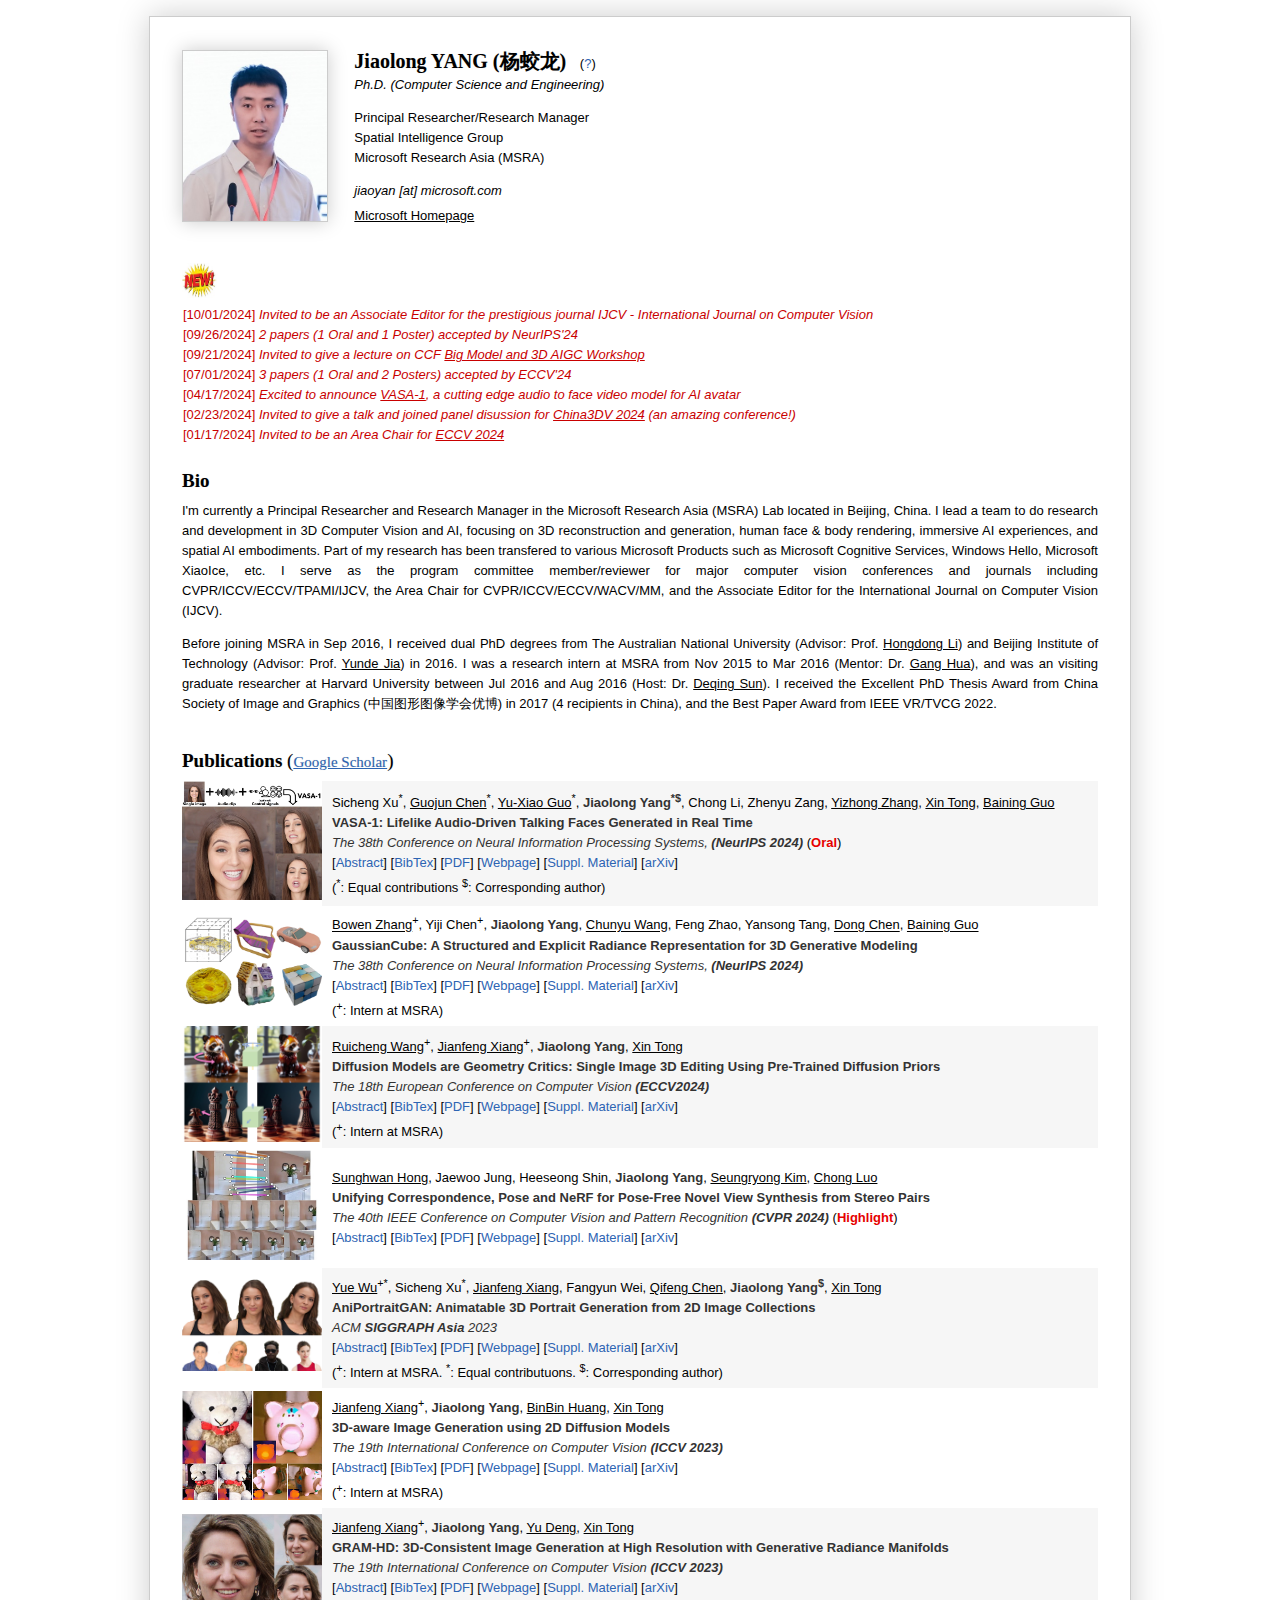
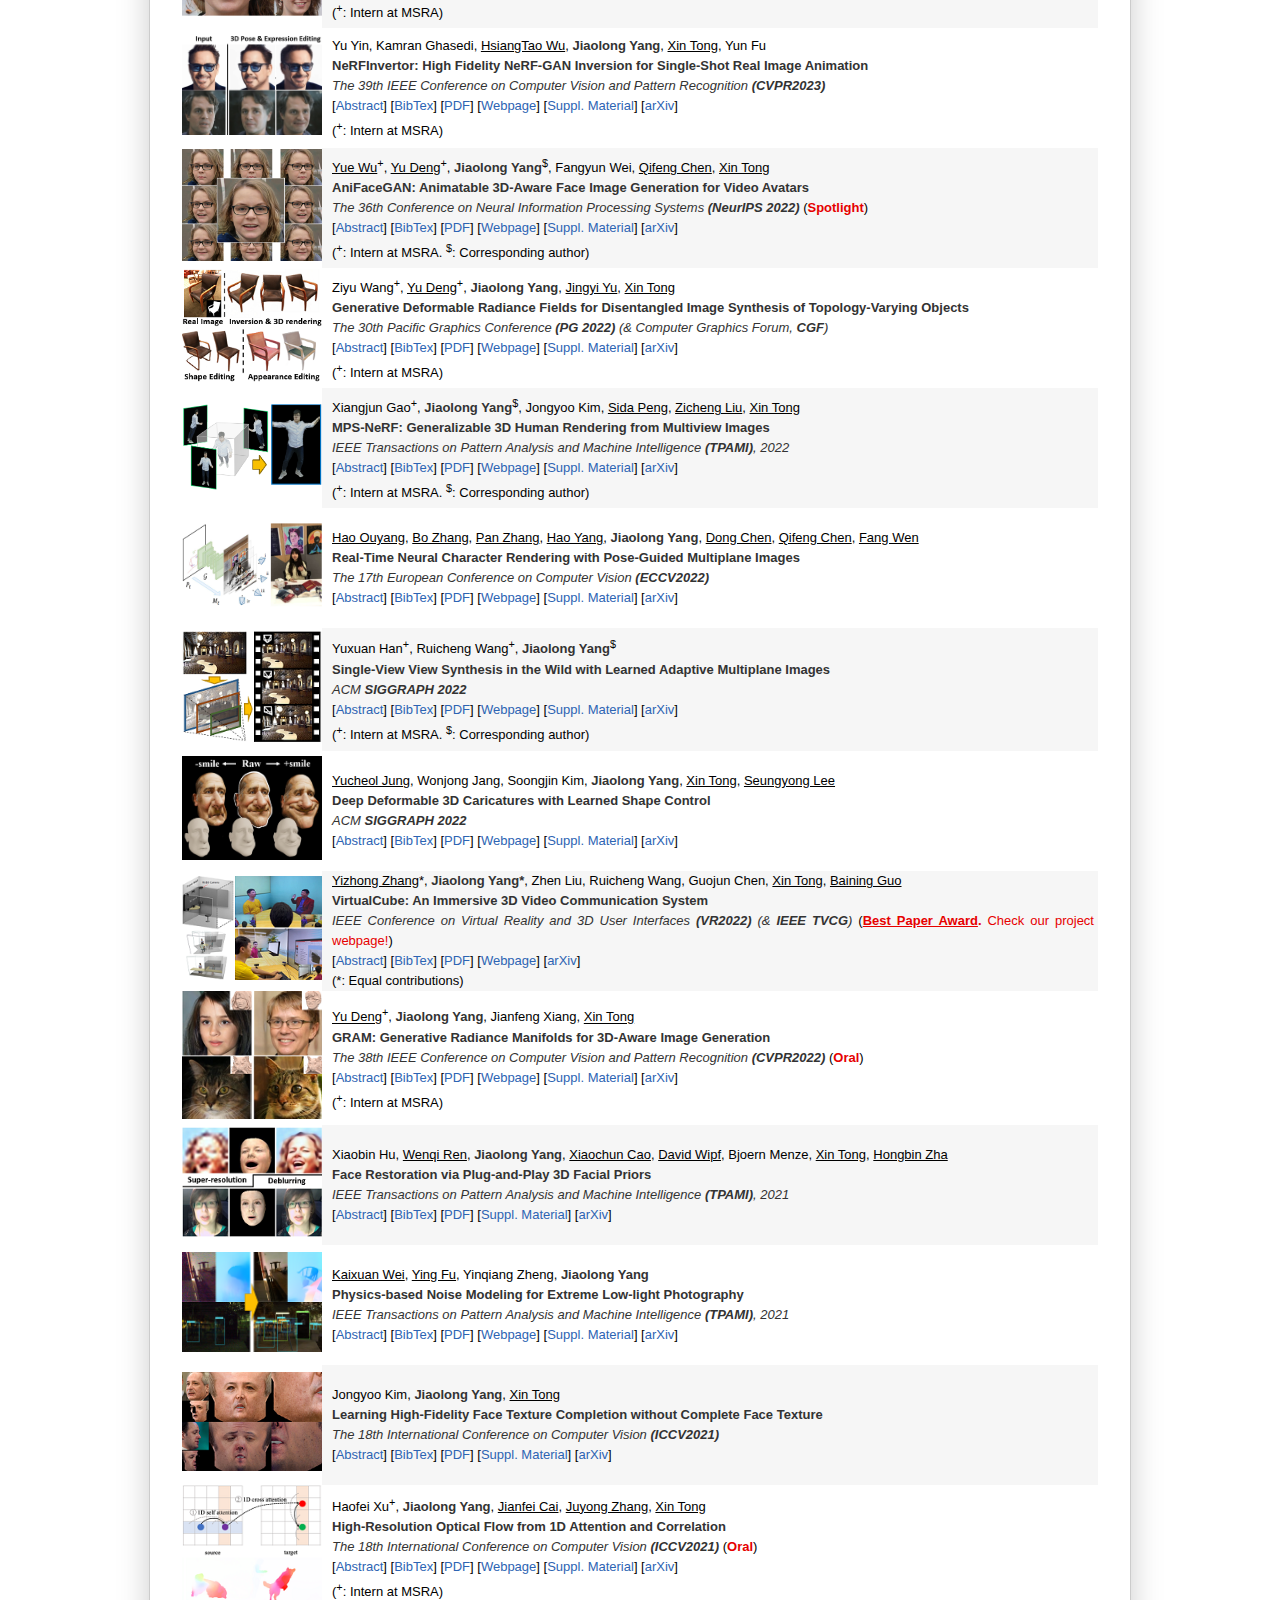
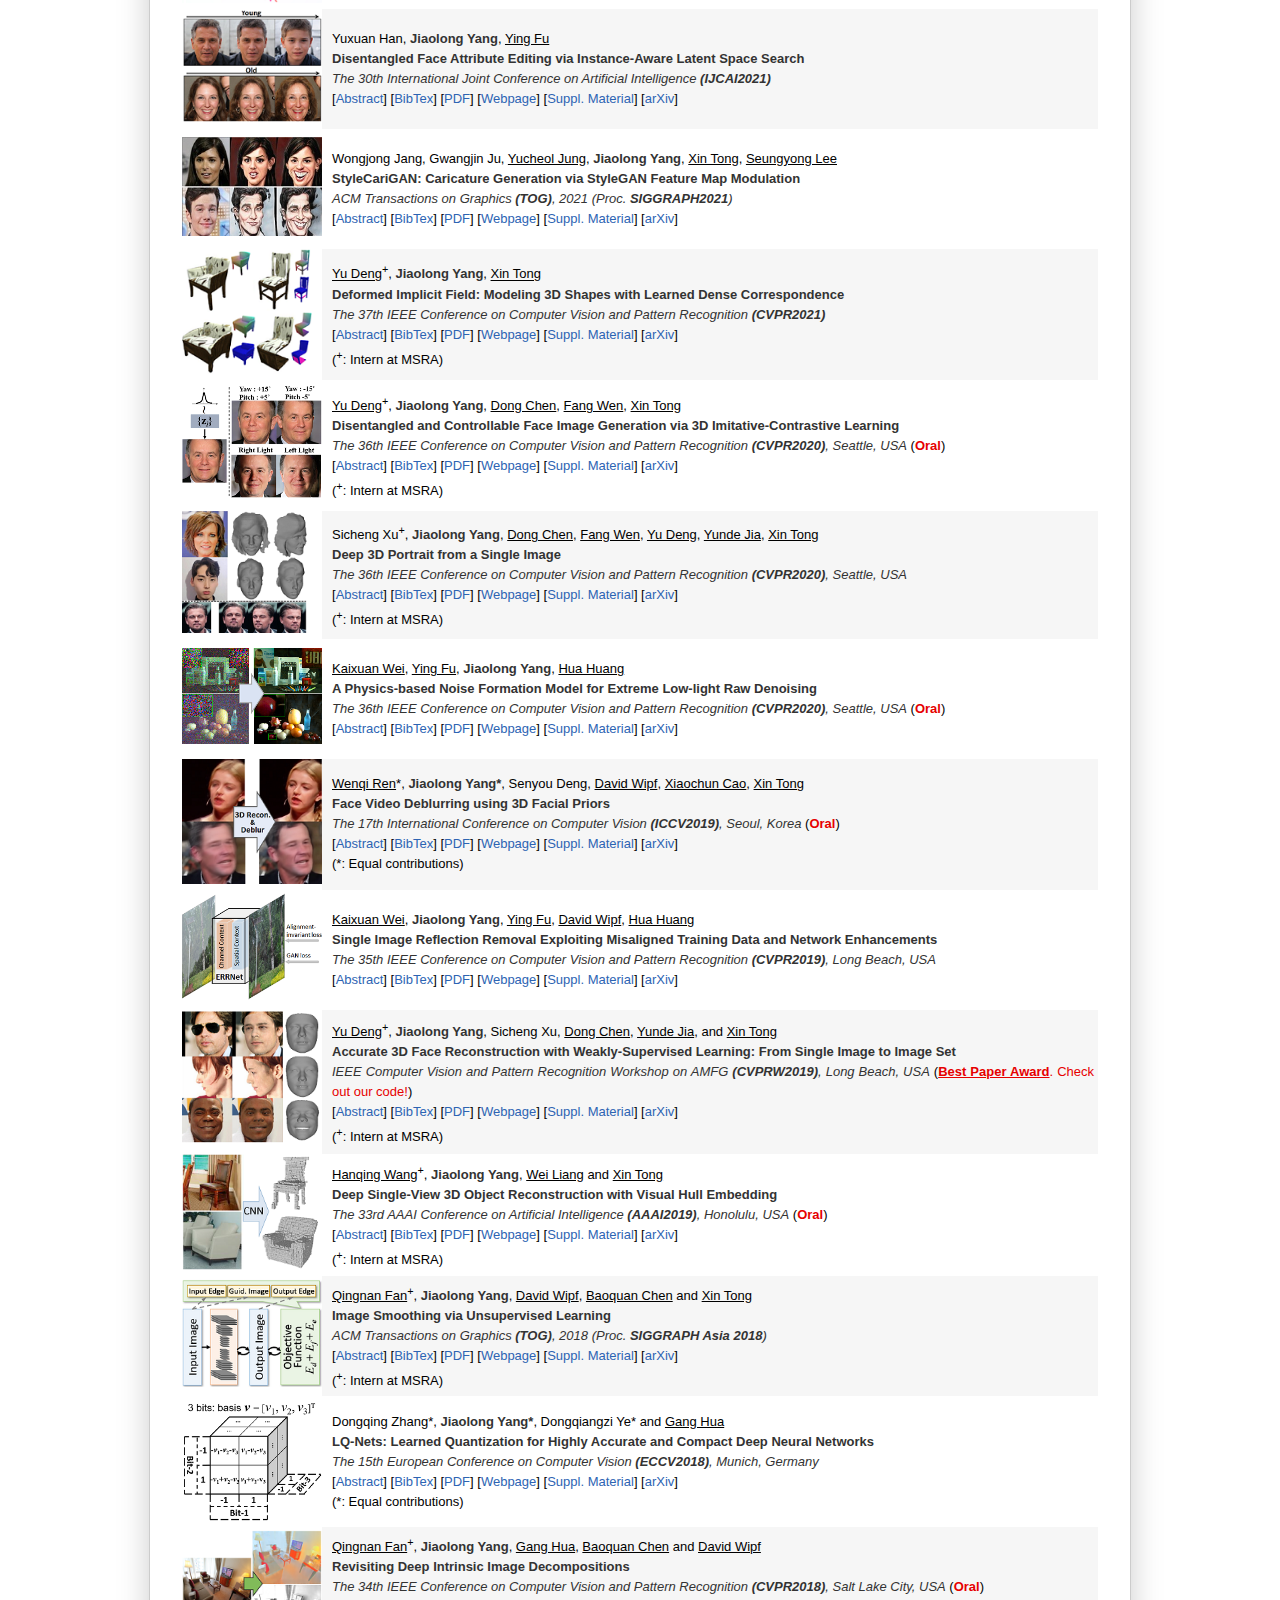
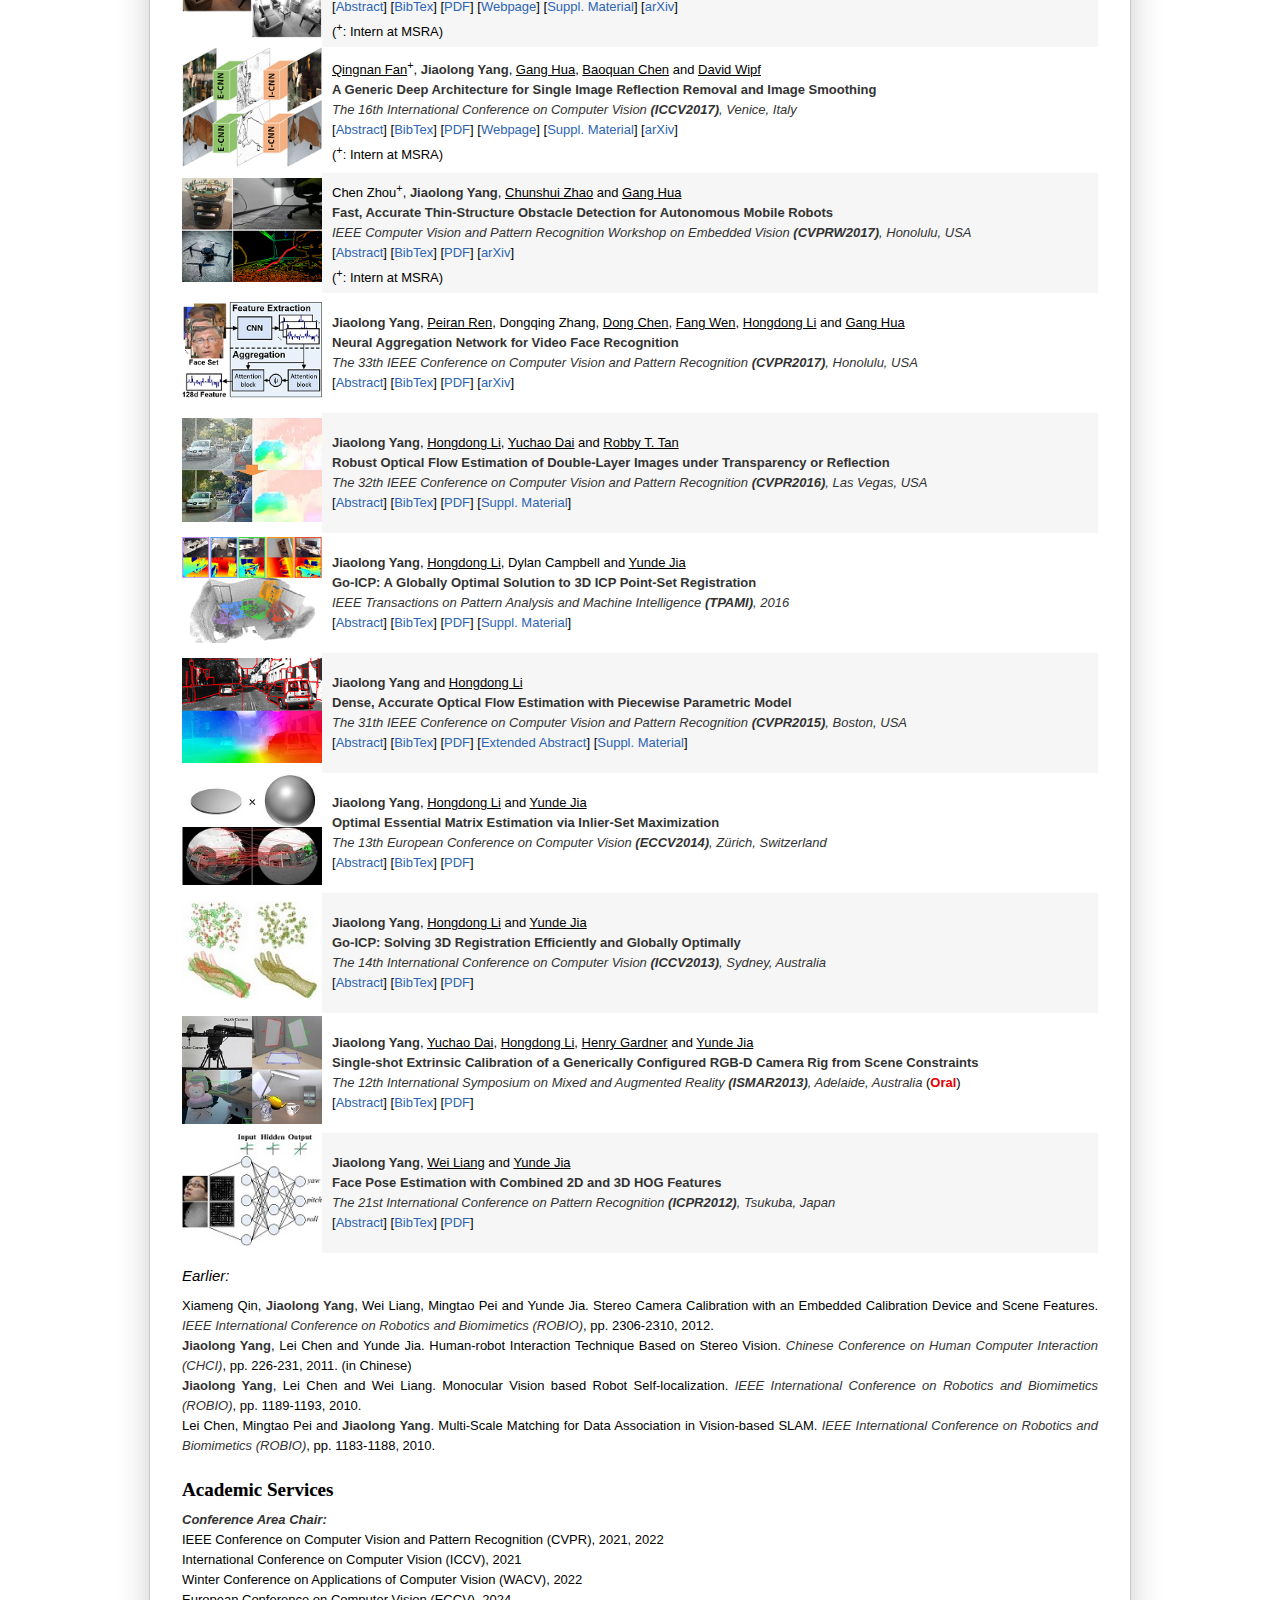
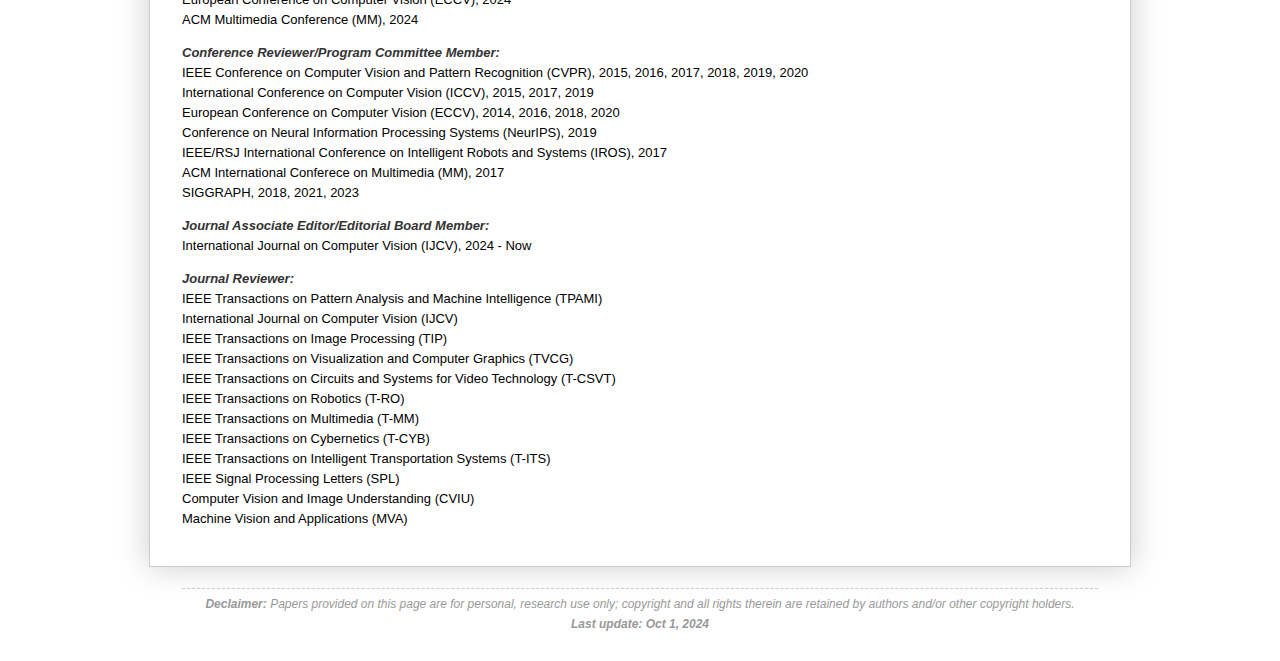
==== commit 8b0d8aa9: "Add files via upload" ====
--- a/index.html
+++ b/index.html
@@ -163,8 +163,8 @@
 <table style="width:100%;margin-top:8px;-webkit-text-size-adjust:100%;" border="0" cellpadding="0" cellspacing="0">
 <tr style="height:100%;">
 <td width="100%">
-I'm currently a Principal Researcher and Research Manager in the Microsoft Research Asia (MSRA) Lab located in Beijing, China. I lead a team to do research and development in 3D Computer Vision and AI, including 3D reconstruction and generation, human face & body rendering, immersive AI experiences, and spatial AI embodiments. Part of my research has been transfered to various Microsoft Products such as Microsoft Cognitive Services, Windows Hello, Microsoft XiaoIce, etc. I serve as the program committee member/reviewer for major computer vision conferences and journals including CVPR/ICCV/ECCV/TPAMI/IJCV, the Area Chair for CVPR/ICCV/ECCV/WACV/MM, and the Associate Editor for the International Journal on Computer Vision (IJCV).
-<p>Before joining MSRA in Sep 2016, I received dual PhD degrees from The Australian National University (Advisor: Prof. <a href="https://users.cecs.anu.edu.au/~hongdong/" target="_blank" style="text-decoration:underline;color:#000;">Hongdong Li</a>) and Beijing Institute of Technology (Advisor: Prof. <a href="https://cs.bit.edu.cn/szdw/jsml/js/jyd/index.htm" target="_blank" style="text-decoration:underline;color:#000;">Yunde Jia</a>) in 2016. I was a research intern at MSRA from Nov 2015 to Mar 2016 (Mentor: Dr. <a href="https://www.ganghua.org/" target="_blank" style="text-decoration:underline;color:#000;">Gang Hua</a>), and was an visiting graduate researcher at Harvard University between Jul 2016 and Aug 2016 (Host: Dr. <a href="https://deqings.github.io/" target="_blank" style="text-decoration:underline;color:#000;">Deqing Sun</a>). I received the Excellent PhD Thesis Award from China Society of Image and Graphics (CSIG) in 2017 (4 recipients in China), and the best paper award from IEEE VR/TVCG 2022.</p>
+I'm currently a Principal Researcher and Research Manager in the Microsoft Research Asia (MSRA) Lab located in Beijing, China. I lead a team to do research and development in 3D Computer Vision and AI, focusing on 3D reconstruction and generation, human face & body rendering, immersive AI experiences, and spatial AI embodiments. Part of my research has been transfered to various Microsoft Products such as Microsoft Cognitive Services, Windows Hello, Microsoft XiaoIce, etc. I serve as the program committee member/reviewer for major computer vision conferences and journals including CVPR/ICCV/ECCV/TPAMI/IJCV, the Area Chair for CVPR/ICCV/ECCV/WACV/MM, and the Associate Editor for the International Journal on Computer Vision (IJCV).
+<p>Before joining MSRA in Sep 2016, I received dual PhD degrees from The Australian National University (Advisor: Prof. <a href="https://users.cecs.anu.edu.au/~hongdong/" target="_blank" style="text-decoration:underline;color:#000;">Hongdong Li</a>) and Beijing Institute of Technology (Advisor: Prof. <a href="https://cs.bit.edu.cn/szdw/jsml/js/jyd/index.htm" target="_blank" style="text-decoration:underline;color:#000;">Yunde Jia</a>) in 2016. I was a research intern at MSRA from Nov 2015 to Mar 2016 (Mentor: Dr. <a href="https://www.ganghua.org/" target="_blank" style="text-decoration:underline;color:#000;">Gang Hua</a>), and was an visiting graduate researcher at Harvard University between Jul 2016 and Aug 2016 (Host: Dr. <a href="https://deqings.github.io/" target="_blank" style="text-decoration:underline;color:#000;">Deqing Sun</a>). I received the Excellent PhD Thesis Award from China Society of Image and Graphics (中国图形图像学会优博) in 2017 (4 recipients in China), and the Best Paper Award from IEEE VR/TVCG 2022.</p>
 </td>
 </tr>
 </table>
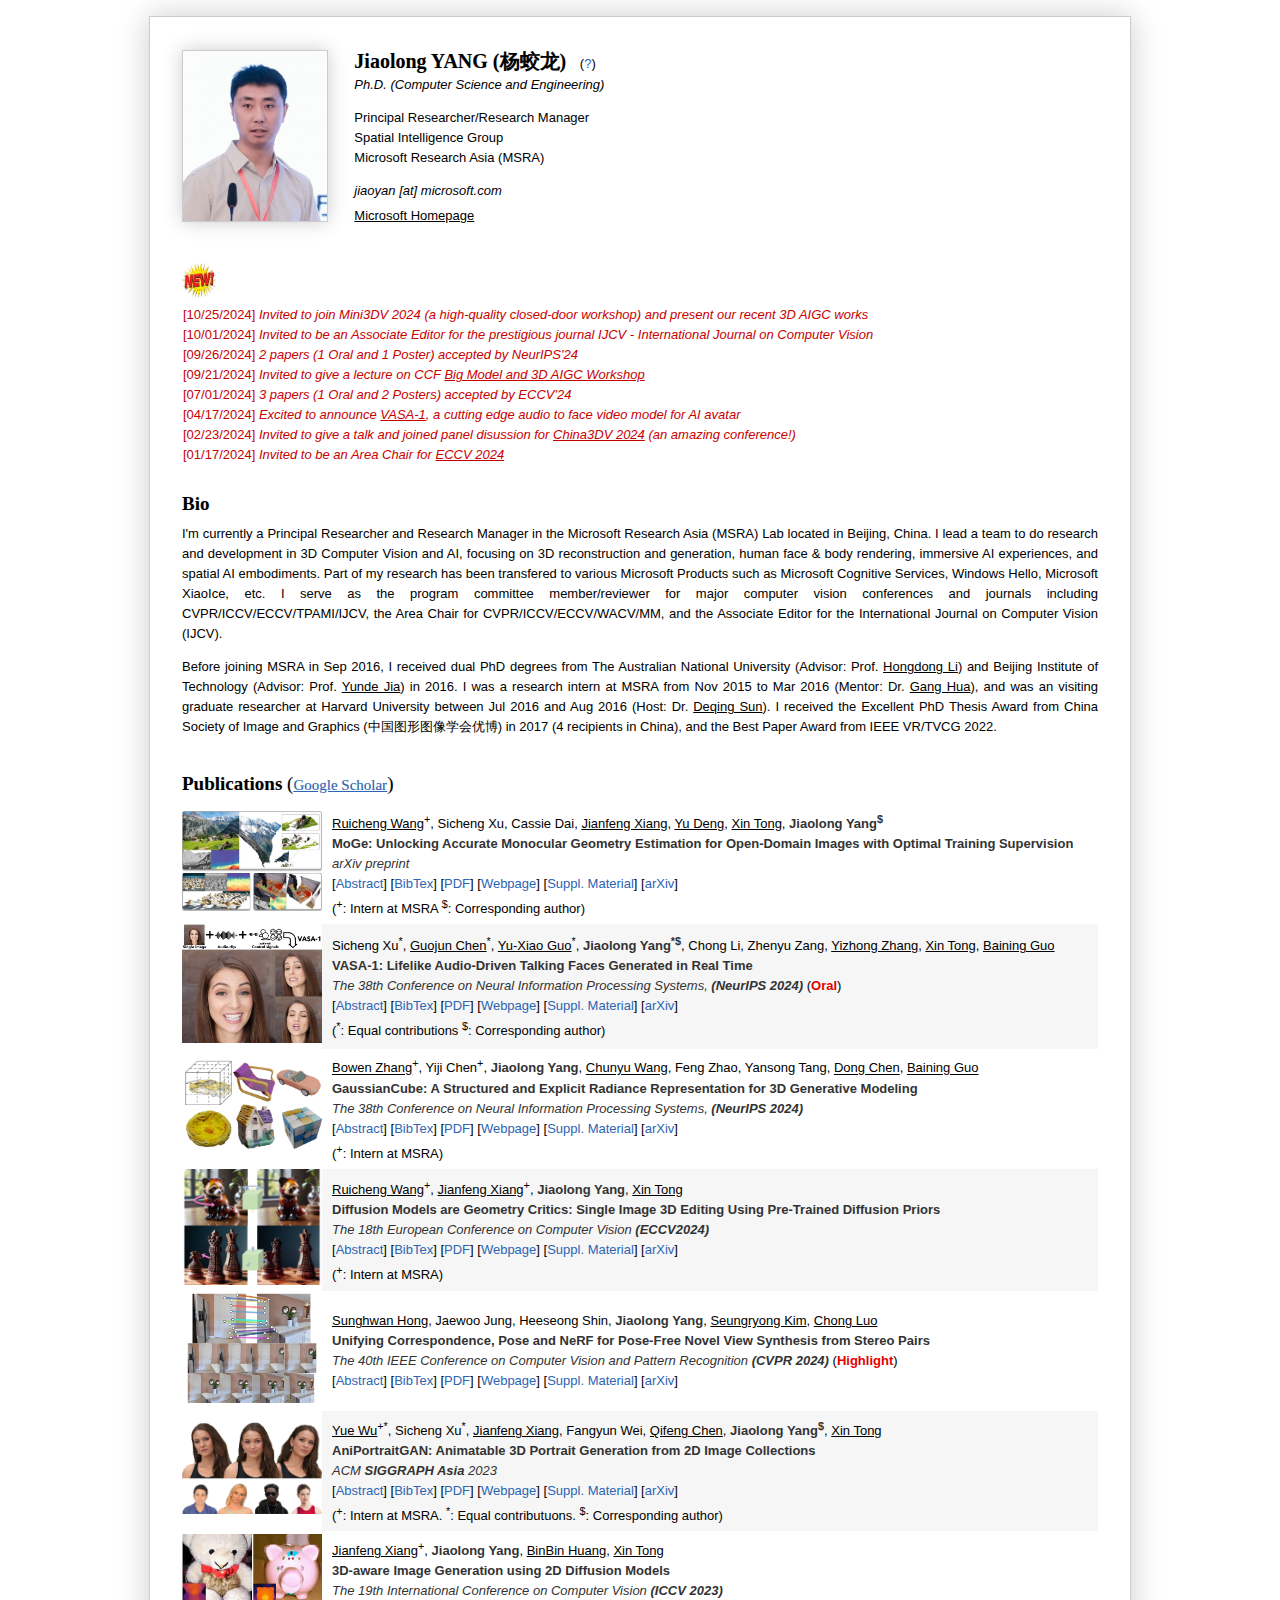
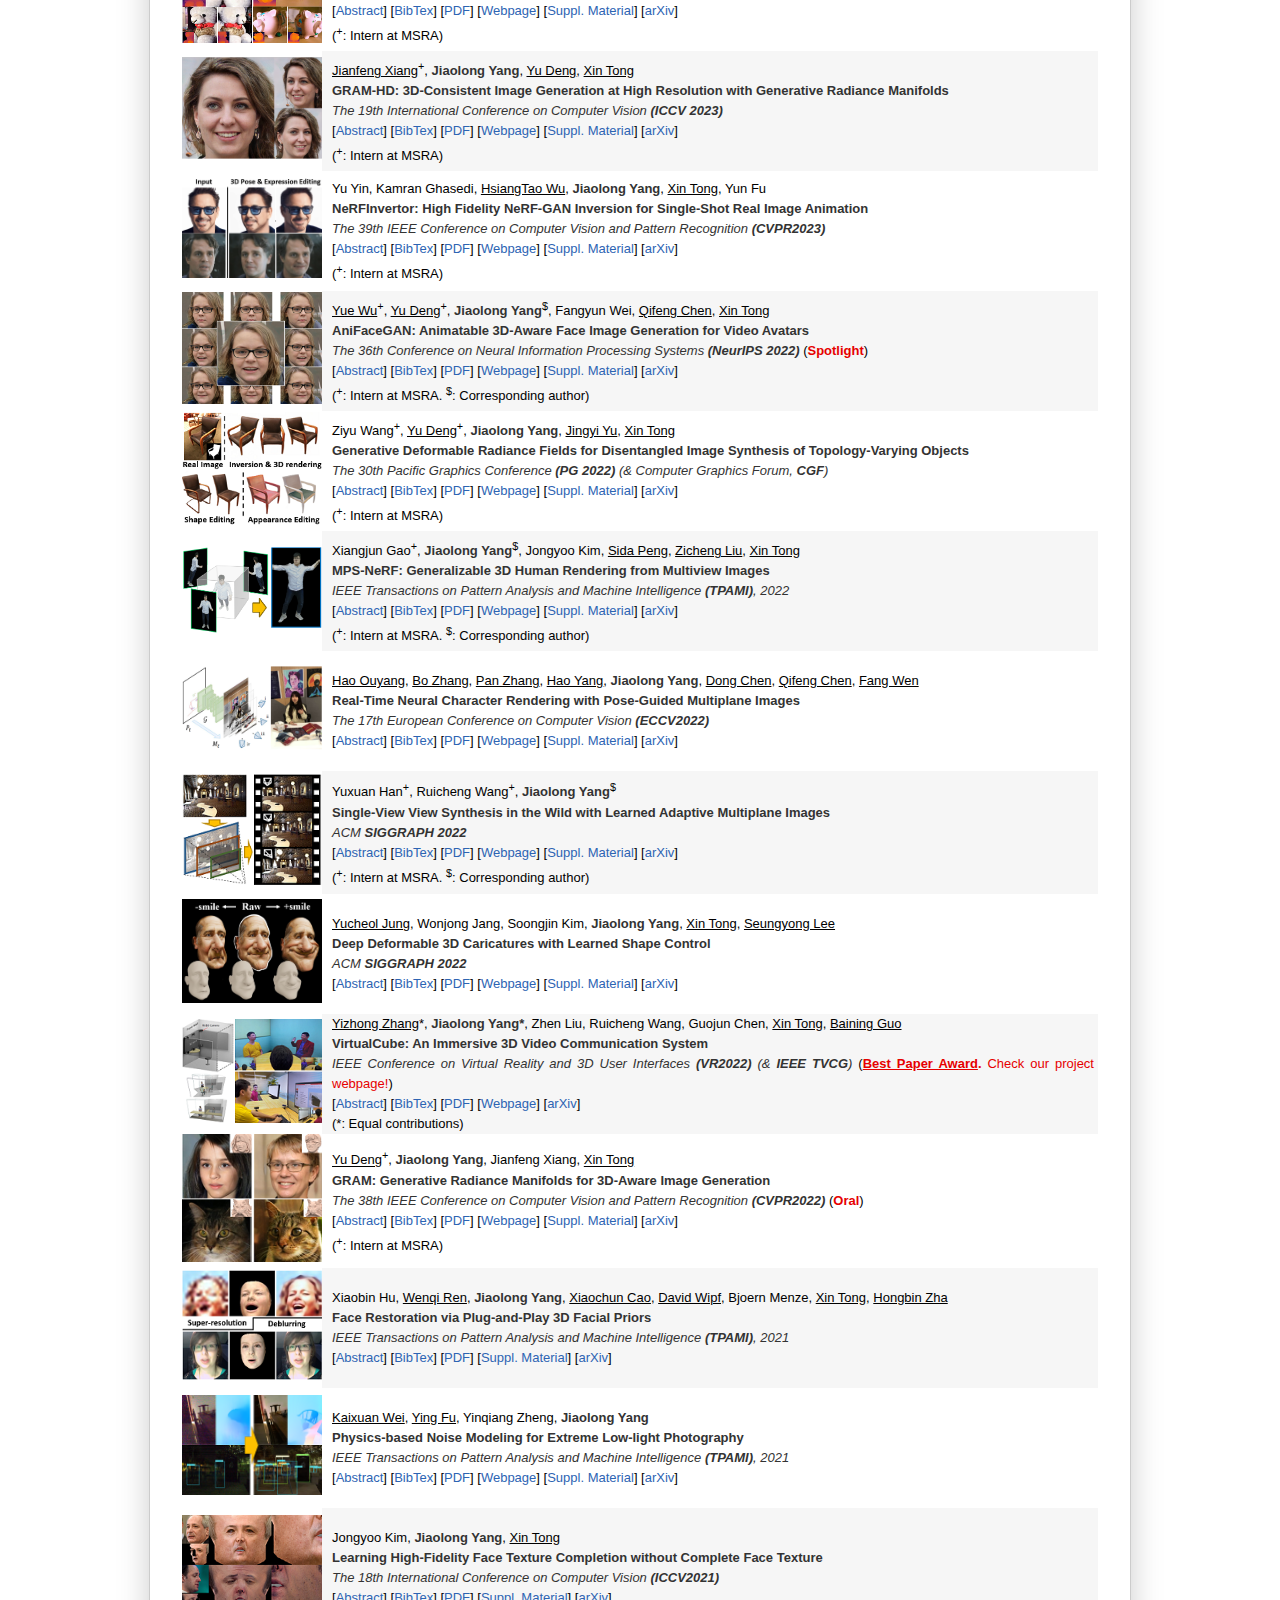
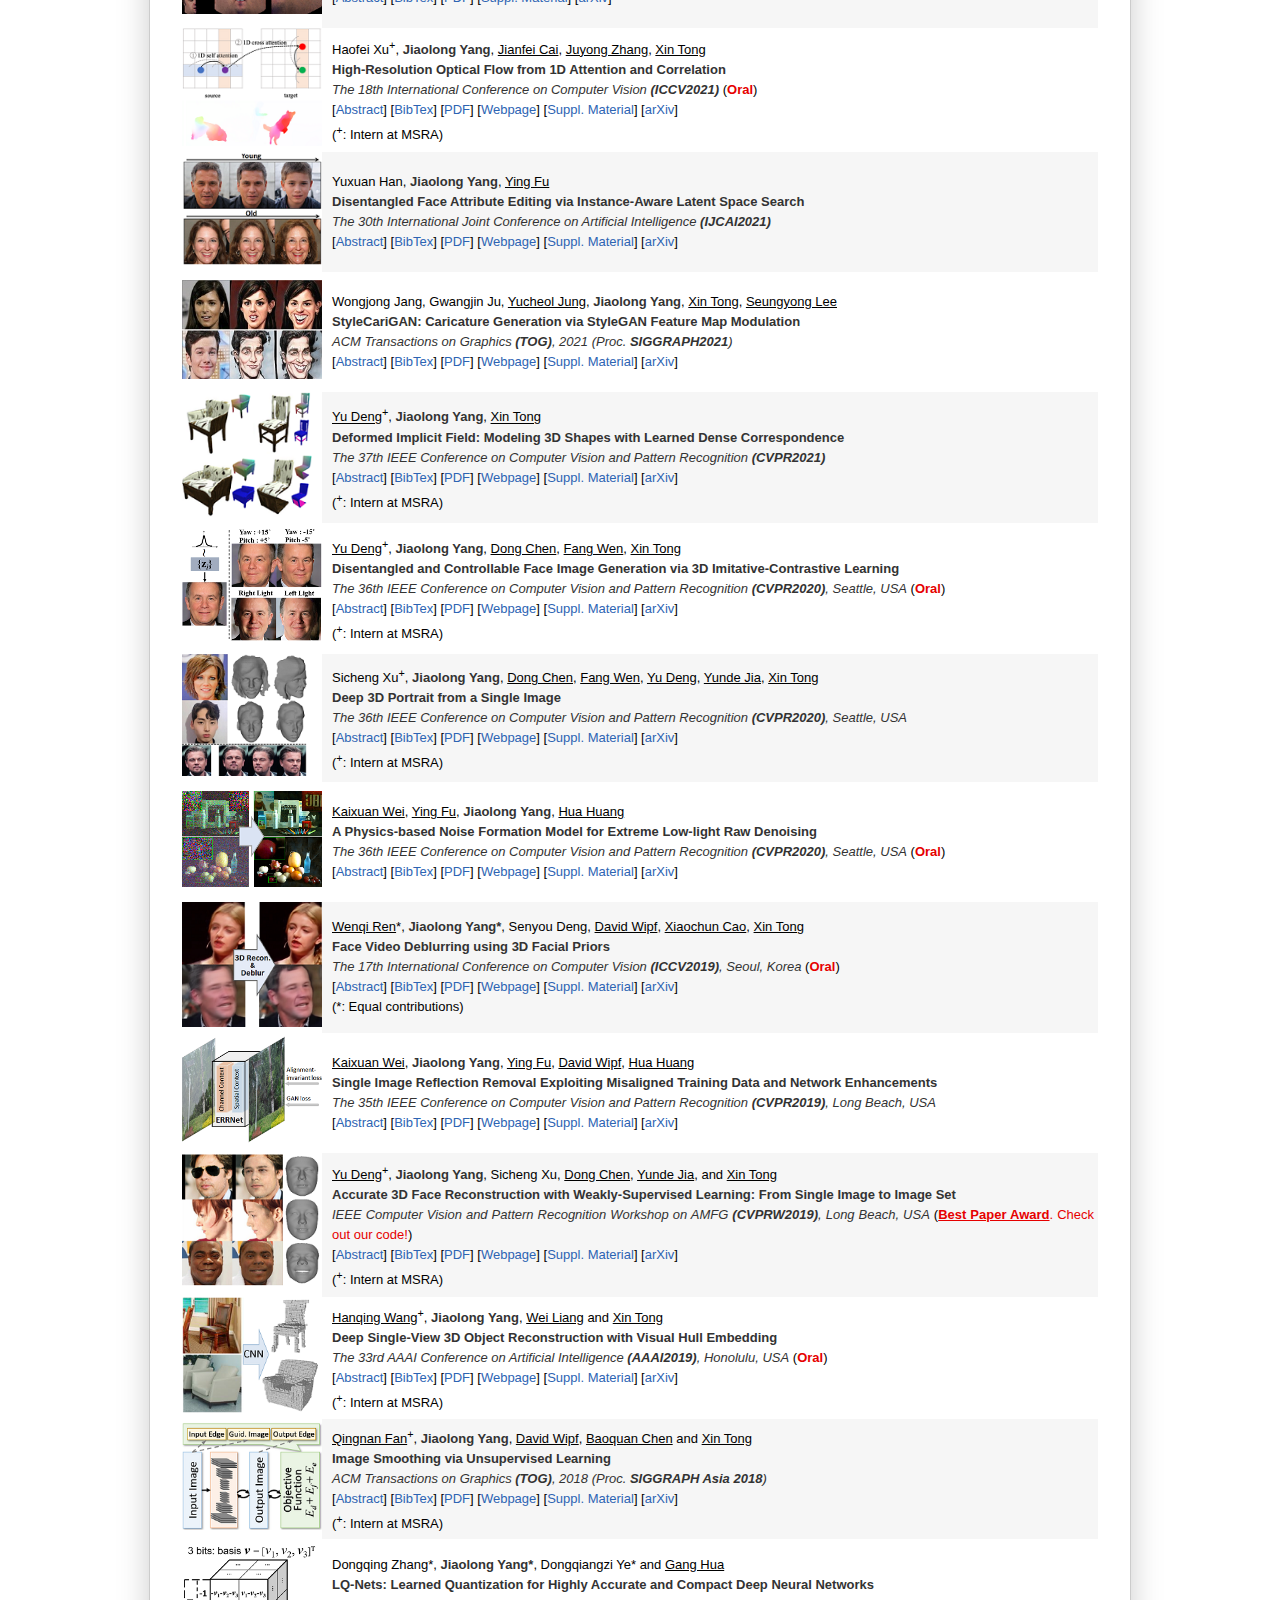
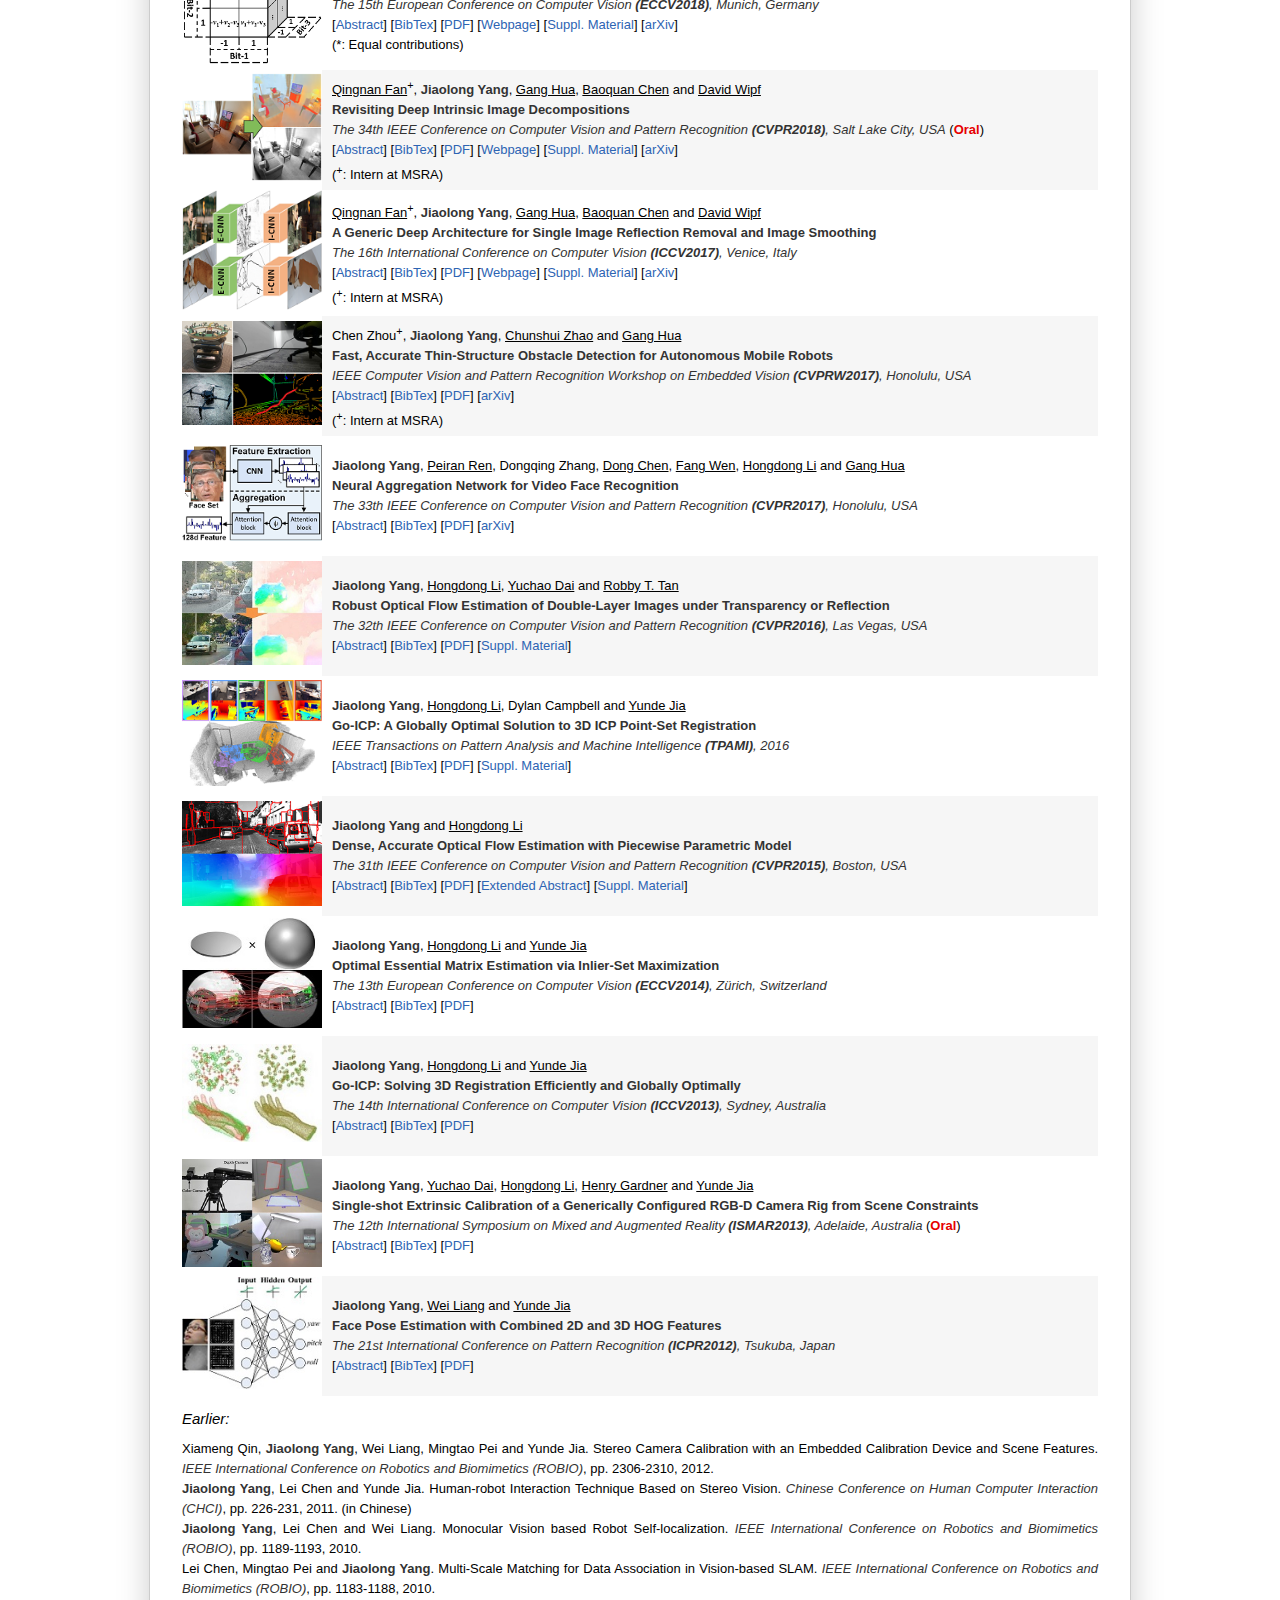
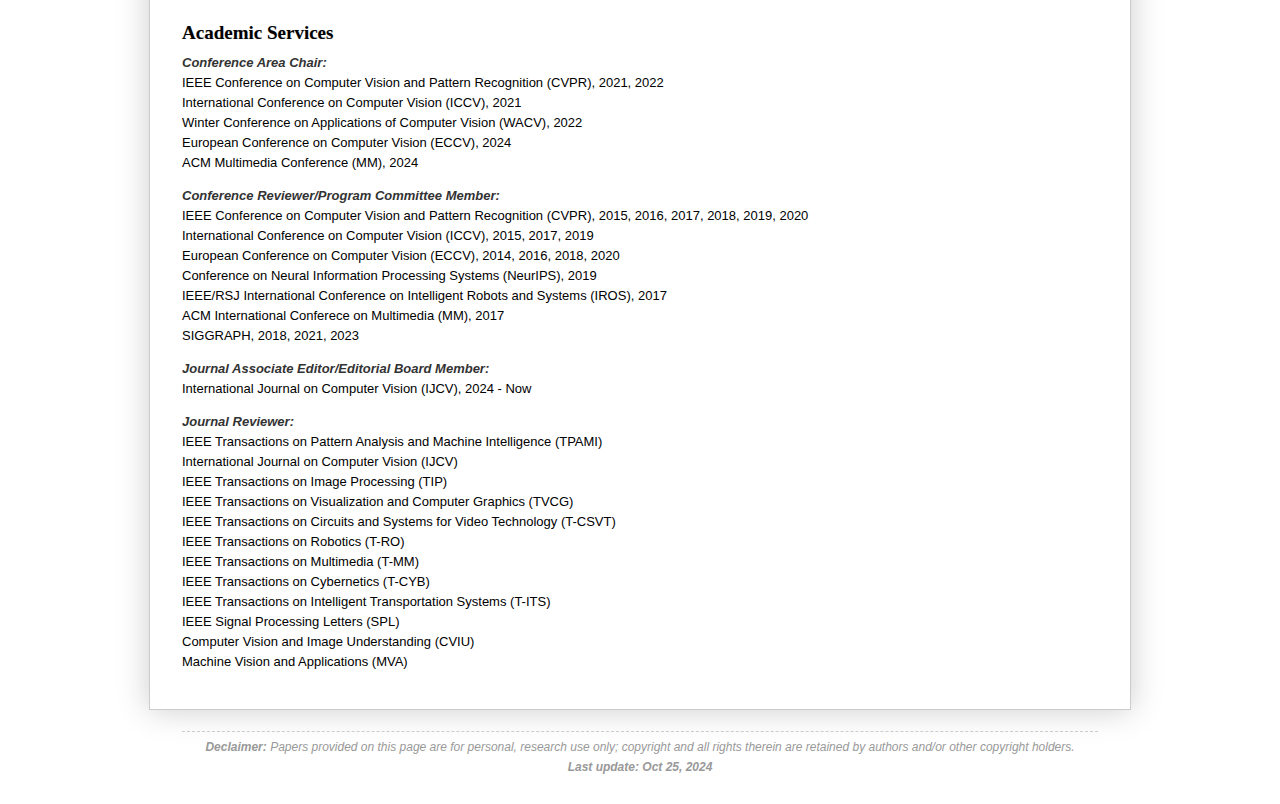
==== commit 1043bb4d: "Add files via upload" ====
--- a/index.html
+++ b/index.html
@@ -95,11 +95,12 @@
 <table style="width:100%;margin-top:0px;-webkit-text-size-adjust:100%;" border="0" cellpadding="0" cellspacing="0">
 <tr style="height:100%;">
 <td width="100%;overflow:scroll;">
-<div style="padding-left:1px;height:142px;width:910px;overflow:scroll;overflow-x:hidden;">
+<div style="padding-left:1px;height:165px;width:910px;overflow:scroll;overflow-x:hidden;">
 <span style="color:#c90000;">
+[10/25/2024] <i>Invited to join Mini3DV 2024 (a high-quality closed-door workshop) and present our recent 3D AIGC works </i><br/>
 [10/01/2024] <i>Invited to be an Associate Editor for the prestigious journal IJCV - International Journal on Computer Vision</i><br/>
 [09/26/2024] <i>2 papers (1 Oral and 1 Poster) accepted by NeurIPS'24</i><br/>
-[09/21/2024] <i>Invited to give a lecture on CCF <a style="color:#c90000;text-decoration:underline;" href="https://ccf.org.cn/14x8Un1/" target="_blank">Big Model and 3D AIGC Workshop</a></i><br/>
+[09/21/2024] <i>Invited to give a lecture on CCF <a style="color:#c90000;text-decoration:underline;" href="https://ccf.org.cn/14x8Un1" target="_blank">Big Model and 3D AIGC Workshop</a></i><br/>
 [07/01/2024] <i>3 papers (1 Oral and 2 Posters) accepted by ECCV'24</i><br/>
 [04/17/2024] <i>Excited to announce <a style="color:#c90000;text-decoration:underline;" href="https://www.microsoft.com/en-us/research/project/vasa-1/" target="_blank">VASA-1</a>, a cutting edge audio to face video model for AI avatar</i><br/>
 [02/23/2024] <i>Invited to give a talk and joined panel disussion for <a style="color:#c90000;text-decoration:underline;" href="http://www.csig3dv.net/guests.html" target="_blank">China3DV 2024</a> (an amazing conference!)</i><br/>
@@ -190,10 +191,39 @@
 <table id="jlyang_papertable" style="width:100%;margin-top:8px;"  border="0" cellpadding="0" cellspacing="0">
 
 <tr>
-<td width="132px"><a name="gaussiancube" id="gaussiancube"><img src="arxiv24_vasa1.png" width="140"/></a>
-</td>
-<td style="background:#F6F6F6;padding-left:10px;padding-right:4px;">
-Sicheng Xu<sup>*</sup>, <a href="https://www.microsoft.com/en-us/research/people/guoch/" target="_blank" style="text-decoration:underline;color:#000;">Guojun Chen</a><sup>*</sup>, <a href="https://yuxiaoguo.github.io/" target="_blank" style="text-decoration:underline;color:#000;">Yu-Xiao Guo</a><sup>*</sup>, <span class="jlyang_d_i_c_emphasize">Jiaolong Yang<sup>*$</sup></span>, Chong Li, Zhenyu Zang, <a href="https://yizhongzhang1989.github.io/" target="_blank" style="text-decoration:underline;color:#000;">Yizhong Zhang</a>, <a href="https://www.microsoft.com/en-us/research/people/xtong/" target="_blank" style="text-decoration:underline;color:#000;">Xin Tong</a></span>, <a href="https://www.microsoft.com/en-us/research/people/bainguo/" target="_blank" style="text-decoration:underline;color:#000;">Baining Guo</a></span><br/>
+<td width="132px"><a name="gaussiancube" id="gaussiancube"><img src="arxiv24_moge.jpg" width="140"/></a>
+</td>
+<td style="background:#FFFFFF;padding-left:10px;padding-right:4px;">
+<a href="https://wangrc.site" target="_blank" style="text-decoration:underline;color:#000;">Ruicheng Wang</a><sup>+</sup>, Sicheng Xu, Cassie Dai, <a href="https://jeffreyxiang.github.io/" target="_blank" style="text-decoration:underline;color:#000;">Jianfeng Xiang</a>, <a href="https://yudeng.github.io/" target="_blank" style="text-decoration:underline;color:#000;">Yu Deng</a>, <a href="https://www.microsoft.com/en-us/research/people/xtong/" target="_blank" style="text-decoration:underline;color:#000;">Xin Tong</a></span>, <span class="jlyang_d_i_c_emphasize">Jiaolong Yang<sup>$</sup></span><br/>
+<span class="jlyang_d_i_c_name">MoGe: Unlocking Accurate Monocular Geometry Estimation for Open-Domain Images with Optimal Training Supervision</span><br/>
+<span class="jlyang_d_i_c_refer">arXiv preprint</span><br/>
+[<a href="#" onclick="show('45','abstract');return false;">Abstract</a>] [<a href="#" onclick="show('45','bibtex');return false;">BibTex</a>] [<a target="_blank" href="https://arxiv.org/pdf/2410.19115.pdf">PDF</a>] [<a target="_blank" href="https://wangrc.site/MoGePage/">Webpage</a>] [<a target="_blank" href="https://arxiv.org/pdf/2410.19115.pdf">Suppl. Material</a>] [<a target="_blank" href="https://arxiv.org/abs/2410.19115">arXiv</a>]<br />
+(<sup>+</sup>: Intern at MSRA <sup>$</sup>: Corresponding author)
+</td>
+</tr>
+<tr style="width:100%;height:100%">
+<td></td>
+<td style="background:#FFFFFF;padding-left:10px;padding-right:4px;">
+<div id="45_abstract">
+We present MoGe, a powerful model for recovering 3D geometry from monocular open-domain images. Given a single image, our model directly predicts a 3D point map of the captured scene with an affine-invariant representation, which is agnostic to true global scale and shift. This new representation precludes ambiguous supervision in training and facilitate effective geometry learning. Furthermore, we propose a set of novel global and local geometry supervisions that empower the model to learn high-quality geometry. These include a robust, optimal, and efficient point cloud alignment solver for accurate global shape learning, and a multi-scale local geometry loss promoting precise local geometry supervision. We train our model on a large, mixed dataset and demonstrate its strong generalizability and high accuracy. In our comprehensive evaluation on diverse unseen datasets, our model significantly outperforms state-of-the-art methods across all tasks including monocular estimation of 3D point map, depth map, and camera field of view.
+
+</div>
+<div id="45_bibtex">
+@inproceedings{wang2024moge,<br/>
+&nbsp;&nbsp;author = {Wang, Ruicheng and Xu, Sicheng and Dai, Cassie and Xiang, Jianfeng and Deng, Yu and Tong, Xin and Yang, Jiaolong},<br/>
+&nbsp;&nbsp;title = {MoGe: Unlocking Accurate Monocular Geometry Estimation for Open-Domain Images with Optimal Training Supervision},<br/>
+&nbsp;&nbsp;booktitle = {arXiv preprint},<br/>
+&nbsp;&nbsp;year = {2024}<br/>
+}
+</div>
+</td>
+</tr>
+
+<tr>
+<td width="132px"><a name="vasa1" id="gaussiancube"><img src="arxiv24_vasa1.png" width="140"/></a>
+</td>
+<td style="background:#F6F6F6;padding-left:10px;padding-right:4px;">
+Sicheng Xu<sup>*</sup>, <a href="https://www.microsoft.com/en-us/research/people/guoch/" target="_blank" style="text-decoration:underline;color:#000;">Guojun Chen</a><sup>*</sup>, <a href="https://yuxiaoguo.github.io/" target="_blank" style="text-decoration:underline;color:#000;">Yu-Xiao Guo</a><sup>*</sup>, <span class="jlyang_d_i_c_emphasize">Jiaolong Yang<sup>*$</sup></span>, Chong Li, Zhenyu Zang, <a href="https://yizhongzhang1989.github.io/" target="_blank" style="text-decoration:underline;color:#000;">Yizhong Zhang</a>, <a href="https://www.microsoft.com/en-us/research/people/xtong/" target="_blank" style="text-decoration:underline;color:#000;">Xin Tong</a>, <a href="https://www.microsoft.com/en-us/research/people/bainguo/" target="_blank" style="text-decoration:underline;color:#000;">Baining Guo</a><br/>
 <span class="jlyang_d_i_c_name">VASA-1: Lifelike Audio-Driven Talking Faces Generated in Real Time</span><br/>
 <span class="jlyang_d_i_c_refer">The 38th Conference on Neural Information Processing Systems, <b>(NeurIPS 2024)</b></span> (<b><span style="color:#e60000">Oral</span></b>)<br/>
 [<a href="#" onclick="show('44','abstract');return false;">Abstract</a>] [<a href="#" onclick="show('44','bibtex');return false;">BibTex</a>] [<a target="_blank" href="https://arxiv.org/pdf/2404.10667.pdf">PDF</a>] [<a target="_blank" href="https://www.microsoft.com/en-us/research/project/vasa-1/">Webpage</a>] [<a target="_blank" href="https://www.microsoft.com/en-us/research/project/vasa-1/">Suppl. Material</a>] [<a target="_blank" href="https://arxiv.org/abs/2404.10667">arXiv</a>]<br />
@@ -221,7 +251,7 @@
 <td width="132px"><a name="gaussiancube" id="gaussiancube"><img src="arxiv24_gaussiancube.png" width="140"/></a>
 </td>
 <td style="background:#FFFFFF;padding-left:10px;padding-right:4px;">
-<a href="http://home.ustc.edu.cn/~zhangbowen/" target="_blank" style="text-decoration:underline;color:#000;">Bowen Zhang</a><sup>+</sup>, Yiji Chen<sup>+</sup>, <span class="jlyang_d_i_c_emphasize">Jiaolong Yang</span>, <a href="https://www.chunyuwang.org" target="_blank" style="text-decoration:underline;color:#000;">Chunyu Wang</a>, Feng Zhao, Yansong Tang, <a href="http://www.dongchen.pro/" target="_blank" style="text-decoration:underline;color:#000;">Dong Chen</a>, <a href="https://www.microsoft.com/en-us/research/people/bainguo/" target="_blank" style="text-decoration:underline;color:#000;">Baining Guo</a></span><br/>
+<a href="http://home.ustc.edu.cn/~zhangbowen/" target="_blank" style="text-decoration:underline;color:#000;">Bowen Zhang</a><sup>+</sup>, Yiji Chen<sup>+</sup>, <span class="jlyang_d_i_c_emphasize">Jiaolong Yang</span>, <a href="https://www.chunyuwang.org" target="_blank" style="text-decoration:underline;color:#000;">Chunyu Wang</a>, Feng Zhao, Yansong Tang, <a href="http://www.dongchen.pro/" target="_blank" style="text-decoration:underline;color:#000;">Dong Chen</a>, <a href="https://www.microsoft.com/en-us/research/people/bainguo/" target="_blank" style="text-decoration:underline;color:#000;">Baining Guo</a><br/>
 <span class="jlyang_d_i_c_name">GaussianCube: A Structured and Explicit Radiance Representation for 3D Generative Modeling</span><br/>
 <span class="jlyang_d_i_c_refer">The 38th Conference on Neural Information Processing Systems, <b>(NeurIPS 2024)</b></span><br/>
 [<a href="#" onclick="show('43','abstract');return false;">Abstract</a>] [<a href="#" onclick="show('43','bibtex');return false;">BibTex</a>] [<a target="_blank" href="https://arxiv.org/pdf/2403.19655.pdf">PDF</a>] <!--[<a target="_blank" href="https://github.com/GaussianCube/GaussianCube">Code</a>]--> [<a target="_blank" href="https://gaussiancube.github.io/">Webpage</a>] [<a target="_blank" href="https://arxiv.org/pdf/2403.19655.pdf">Suppl. Material</a>] [<a target="_blank" href="https://arxiv.org/abs/2403.19655">arXiv</a>]<br />
@@ -249,7 +279,7 @@
 <td width="132px"><a name="diffcriticedit" id="diffcriticedit"><img src="arxiv24_diffcriticedit.png" width="140"/></a>
 </td>
 <td style="background:#F6F6F6;padding-left:10px;padding-right:4px;">
-<a href="https://yuewuhkust.github.io/" target="_blank" style="text-decoration:underline;color:#000;">Ruicheng Wang</a><sup>+</sup>, <a href="https://jeffreyxiang.github.io/" target="_blank" style="text-decoration:underline;color:#000;">Jianfeng Xiang</a><sup>+</sup>, <span class="jlyang_d_i_c_emphasize">Jiaolong Yang</span>, <a href="https://www.microsoft.com/en-us/research/people/xtong/" target="_blank" style="text-decoration:underline;color:#000;">Xin Tong</a><br/>
+<a href="https://wangrc.site" target="_blank" style="text-decoration:underline;color:#000;">Ruicheng Wang</a><sup>+</sup>, <a href="https://jeffreyxiang.github.io/" target="_blank" style="text-decoration:underline;color:#000;">Jianfeng Xiang</a><sup>+</sup>, <span class="jlyang_d_i_c_emphasize">Jiaolong Yang</span>, <a href="https://www.microsoft.com/en-us/research/people/xtong/" target="_blank" style="text-decoration:underline;color:#000;">Xin Tong</a><br/>
 <span class="jlyang_d_i_c_name">Diffusion Models are Geometry Critics: Single Image 3D Editing Using Pre-Trained Diffusion Priors</span><br/>
 <span class="jlyang_d_i_c_refer">The 18th European Conference on Computer Vision <b>(ECCV2024)</b></span><br/>
 [<a href="#" onclick="show('42','abstract');return false;">Abstract</a>] [<a href="#" onclick="show('42','bibtex');return false;">BibTex</a>] [<a target="_blank" href="https://arxiv.org/pdf/2403.11503.pdf">PDF</a>] <!--[<a target="_blank" href="https://wangrc.site/DiffCriticEdit/">Code</a>]--> [<a target="_blank" href="https://wangrc.site/DiffCriticEdit/">Webpage</a>] [<a target="_blank" href="https://arxiv.org/pdf/2403.11503.pdf">Suppl. Material</a>] [<a target="_blank" href="https://arxiv.org/abs/2403.11503">arXiv</a>]<br />
@@ -278,7 +308,7 @@
 <td width="132px"><a name="coponerf" id="coponerf"><img src="cvpr24_coponerf.jpg" width="140"/></a>
 </td>
 <td style="background:#FFFFFF;padding-left:10px;padding-right:4px;">
-<a href="https://sunghwanhong.github.io/" target="_blank" style="text-decoration:underline;color:#000;">Sunghwan Hong</a>, Jaewoo Jung, Heeseong Shin, <span class="jlyang_d_i_c_emphasize">Jiaolong Yang</span>, <a href="https://cvlab.korea.ac.kr/members/faculty" target="_blank" style="text-decoration:underline;color:#000;">Seungryong Kim</a>, <a href="https://www.microsoft.com/en-us/research/people/cluo" target="_blank" style="text-decoration:underline;color:#000;">Chong Luo</a></span><br/>
+<a href="https://sunghwanhong.github.io/" target="_blank" style="text-decoration:underline;color:#000;">Sunghwan Hong</a>, Jaewoo Jung, Heeseong Shin, <span class="jlyang_d_i_c_emphasize">Jiaolong Yang</span>, <a href="https://cvlab.korea.ac.kr/members/faculty" target="_blank" style="text-decoration:underline;color:#000;">Seungryong Kim</a>, <a href="https://www.microsoft.com/en-us/research/people/cluo" target="_blank" style="text-decoration:underline;color:#000;">Chong Luo</a><br/>
 <span class="jlyang_d_i_c_name">Unifying Correspondence, Pose and NeRF for Pose-Free Novel View Synthesis from Stereo Pairs</span><br/>
 <span class="jlyang_d_i_c_refer">The 40th IEEE Conference on Computer Vision and Pattern Recognition <b>(CVPR 2024)</b></span> (<b><span style="color:#e60000">Highlight</span></b>)<br/>
 [<a href="#" onclick="show('41','abstract');return false;">Abstract</a>] [<a href="#" onclick="show('41','bibtex');return false;">BibTex</a>] [<a target="_blank" href="https://arxiv.org/pdf/2312.07246.pdf">PDF</a>] <!--[<a target="_blank" href="https://github.com/KU-CVLAB/CoPoNeRF">Code</a>]--> [<a target="_blank" href="https://ku-cvlab.github.io/CoPoNeRF/">Webpage</a>] [<a target="_blank" href="https://arxiv.org/pdf/2312.07246.pdf">Suppl. Material</a>] [<a target="_blank" href="https://arxiv.org/abs/2312.07246">arXiv</a>]<br />
@@ -1526,7 +1556,7 @@
 
 <div id="jlyang_footer" style="-webkit-text-size-adjust:100%;">
 <b><i>Declaimer:</i></b> <i>Papers provided on this page are for personal, research use only; copyright and all rights therein are retained by authors and/or other copyright holders.</i><br/>
-<b><i>Last update: Oct 1, 2024</i></b><br/>
+<b><i>Last update: Oct 25, 2024</i></b><br/>
 
 </div>
 </div>
--- a/style.css
+++ b/style.css
@@ -64,7 +64,7 @@
 
 #jlyang_b_right {
 	float:left;
-	width:265px;
+	width:295px;
 	margin:40px 0px 32px 0px;
 	padding:3px;
 	border: 1px solid #B0B0B0;
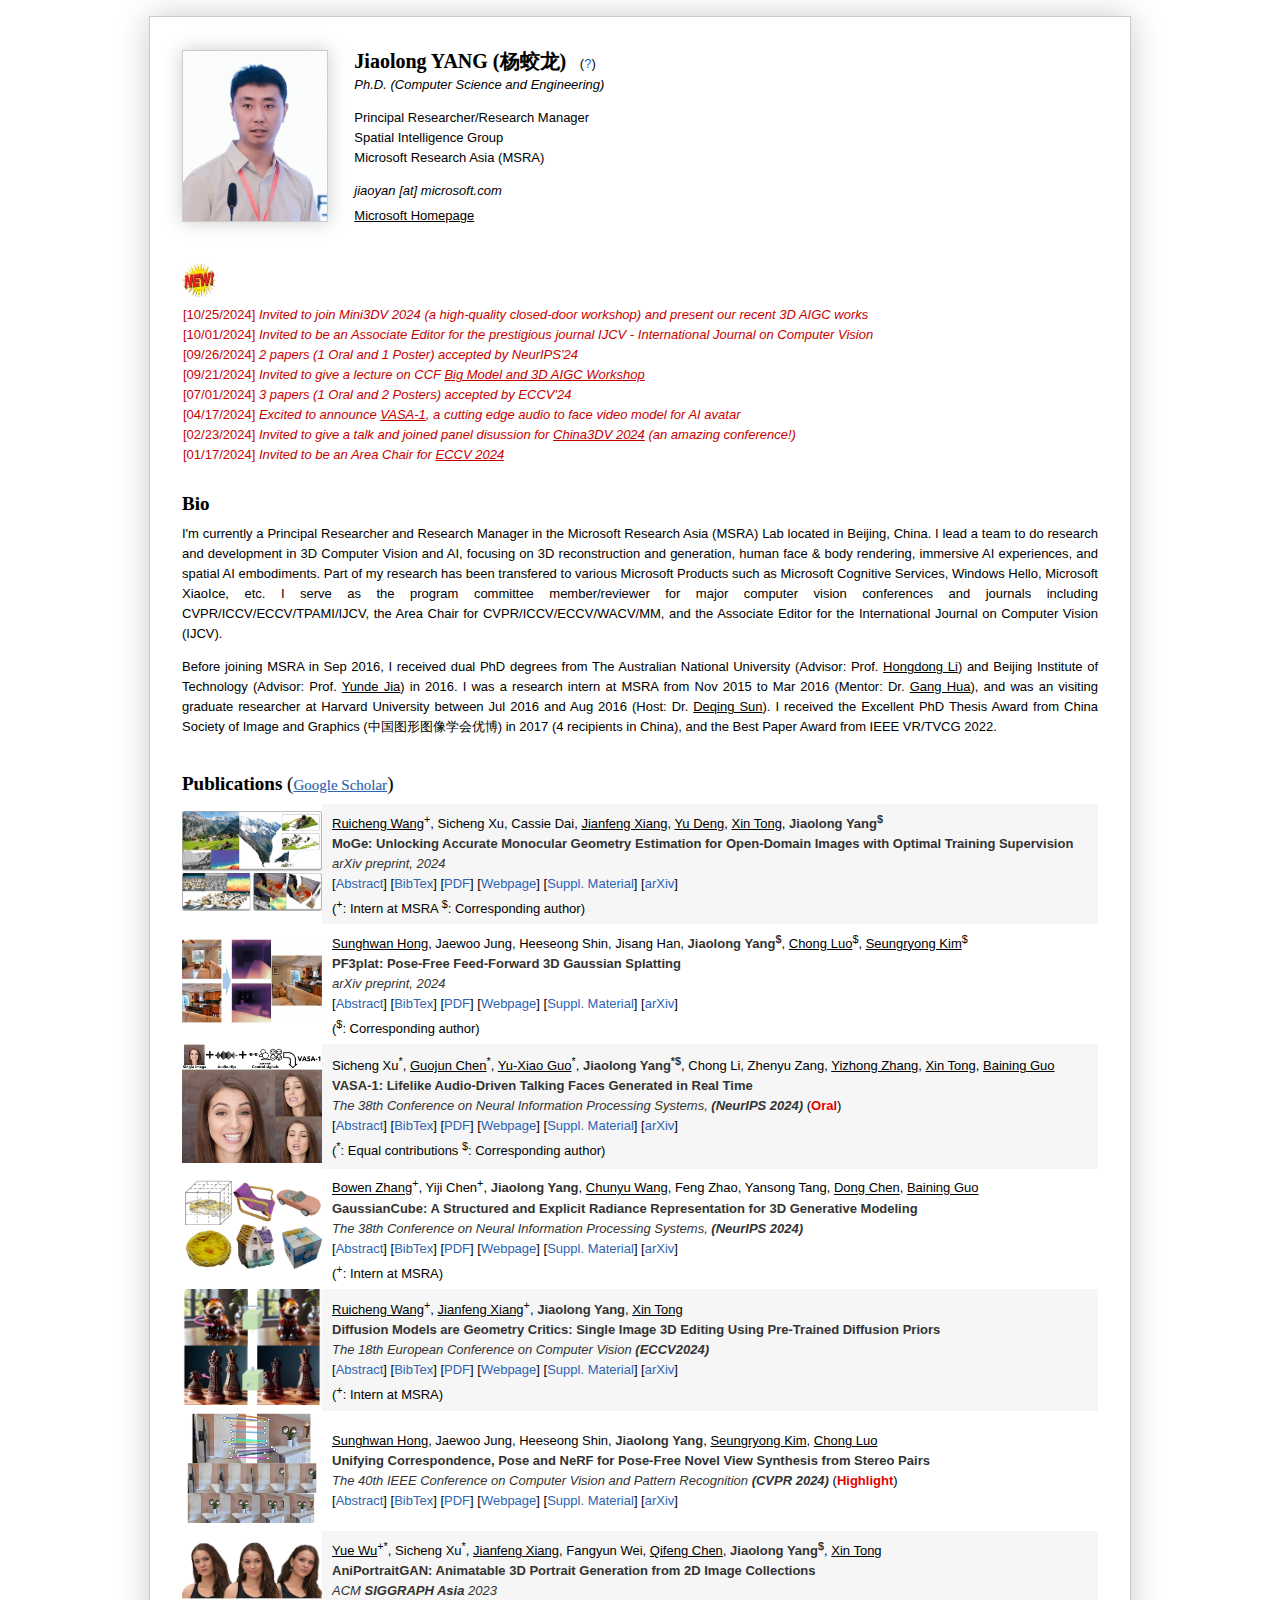
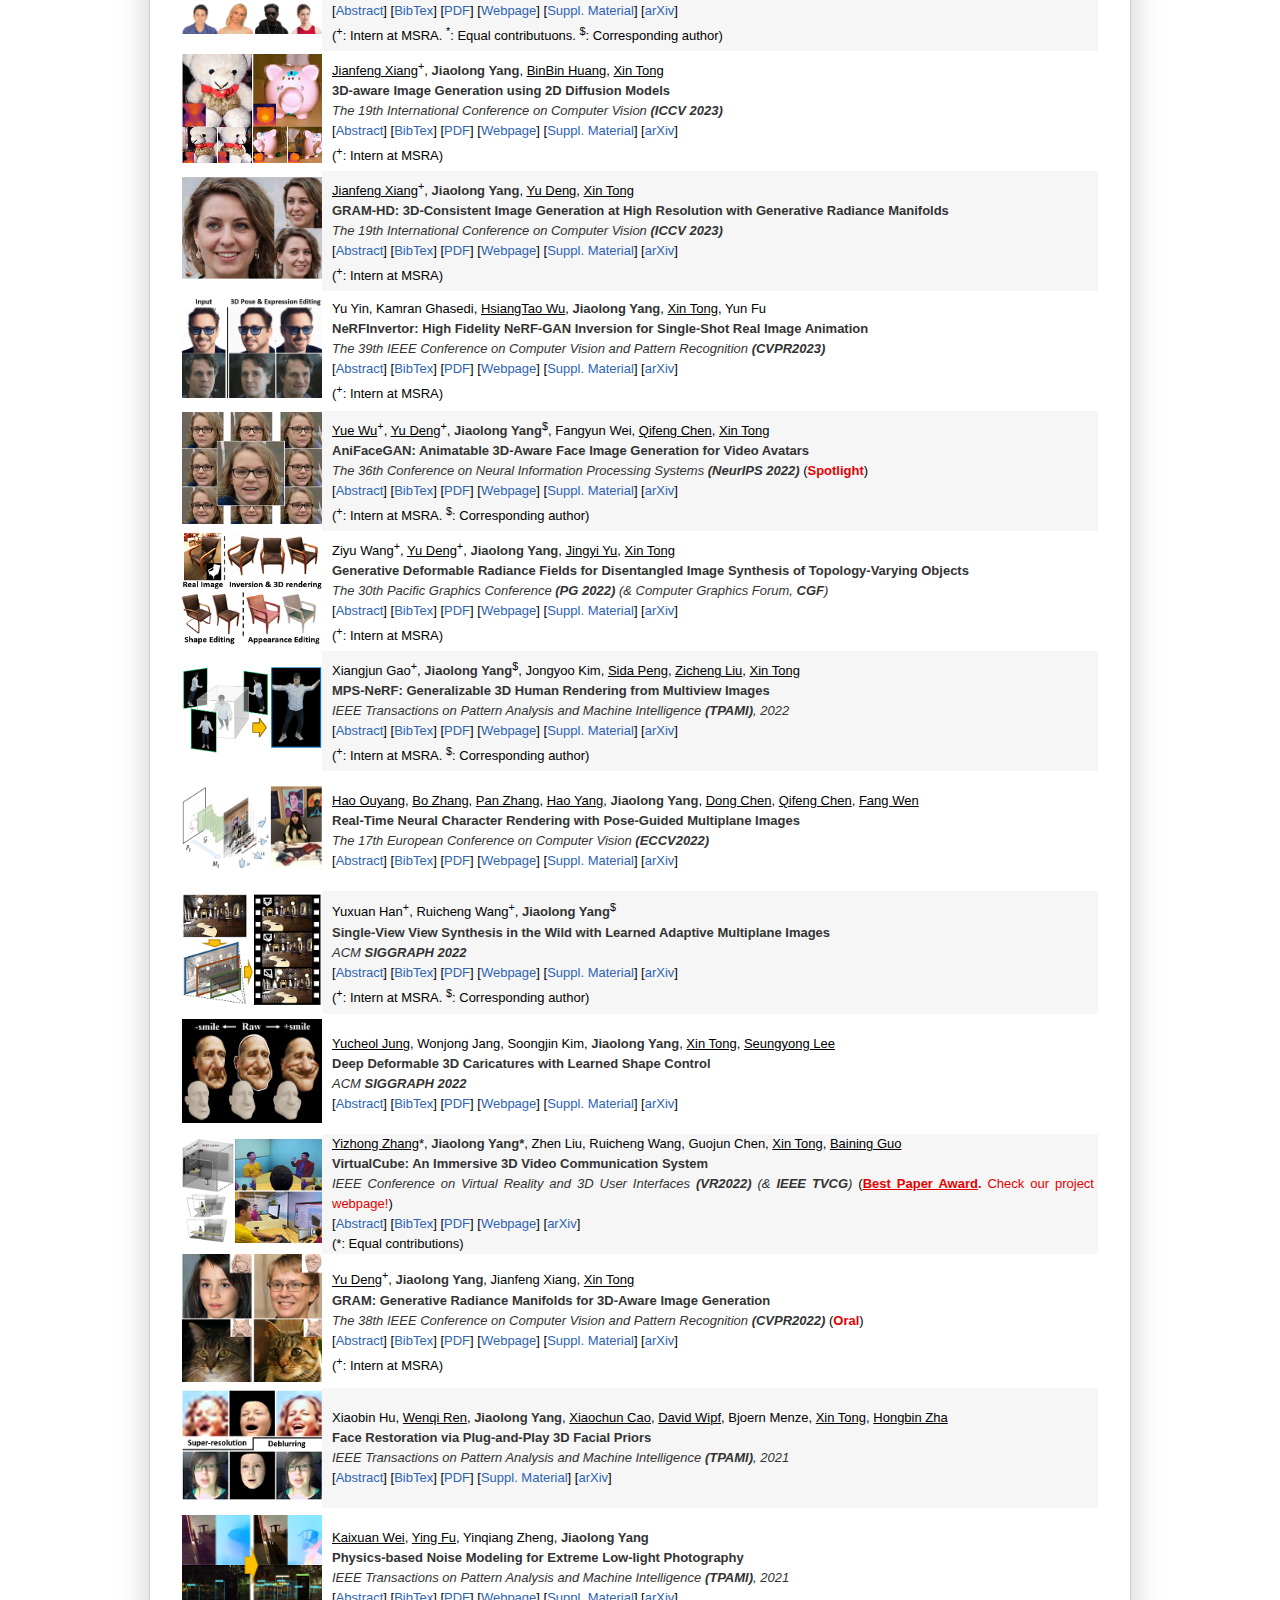
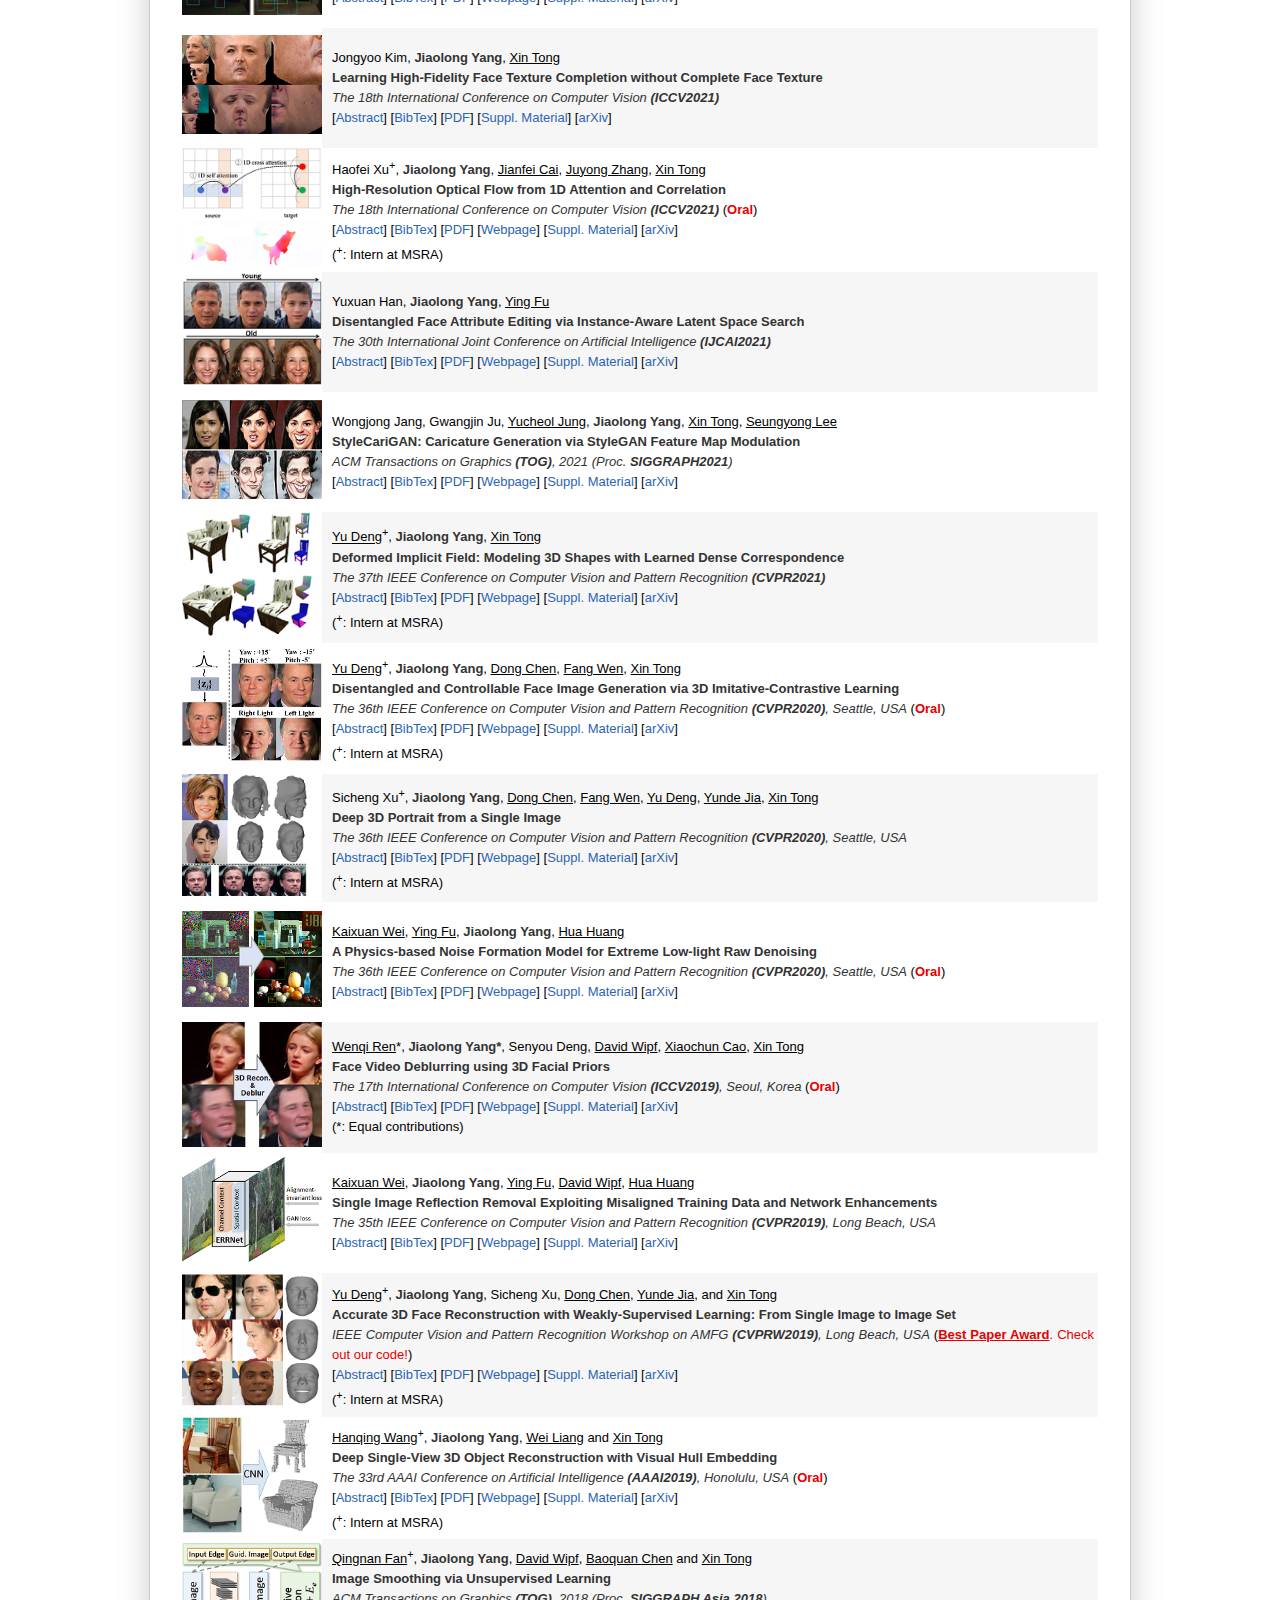
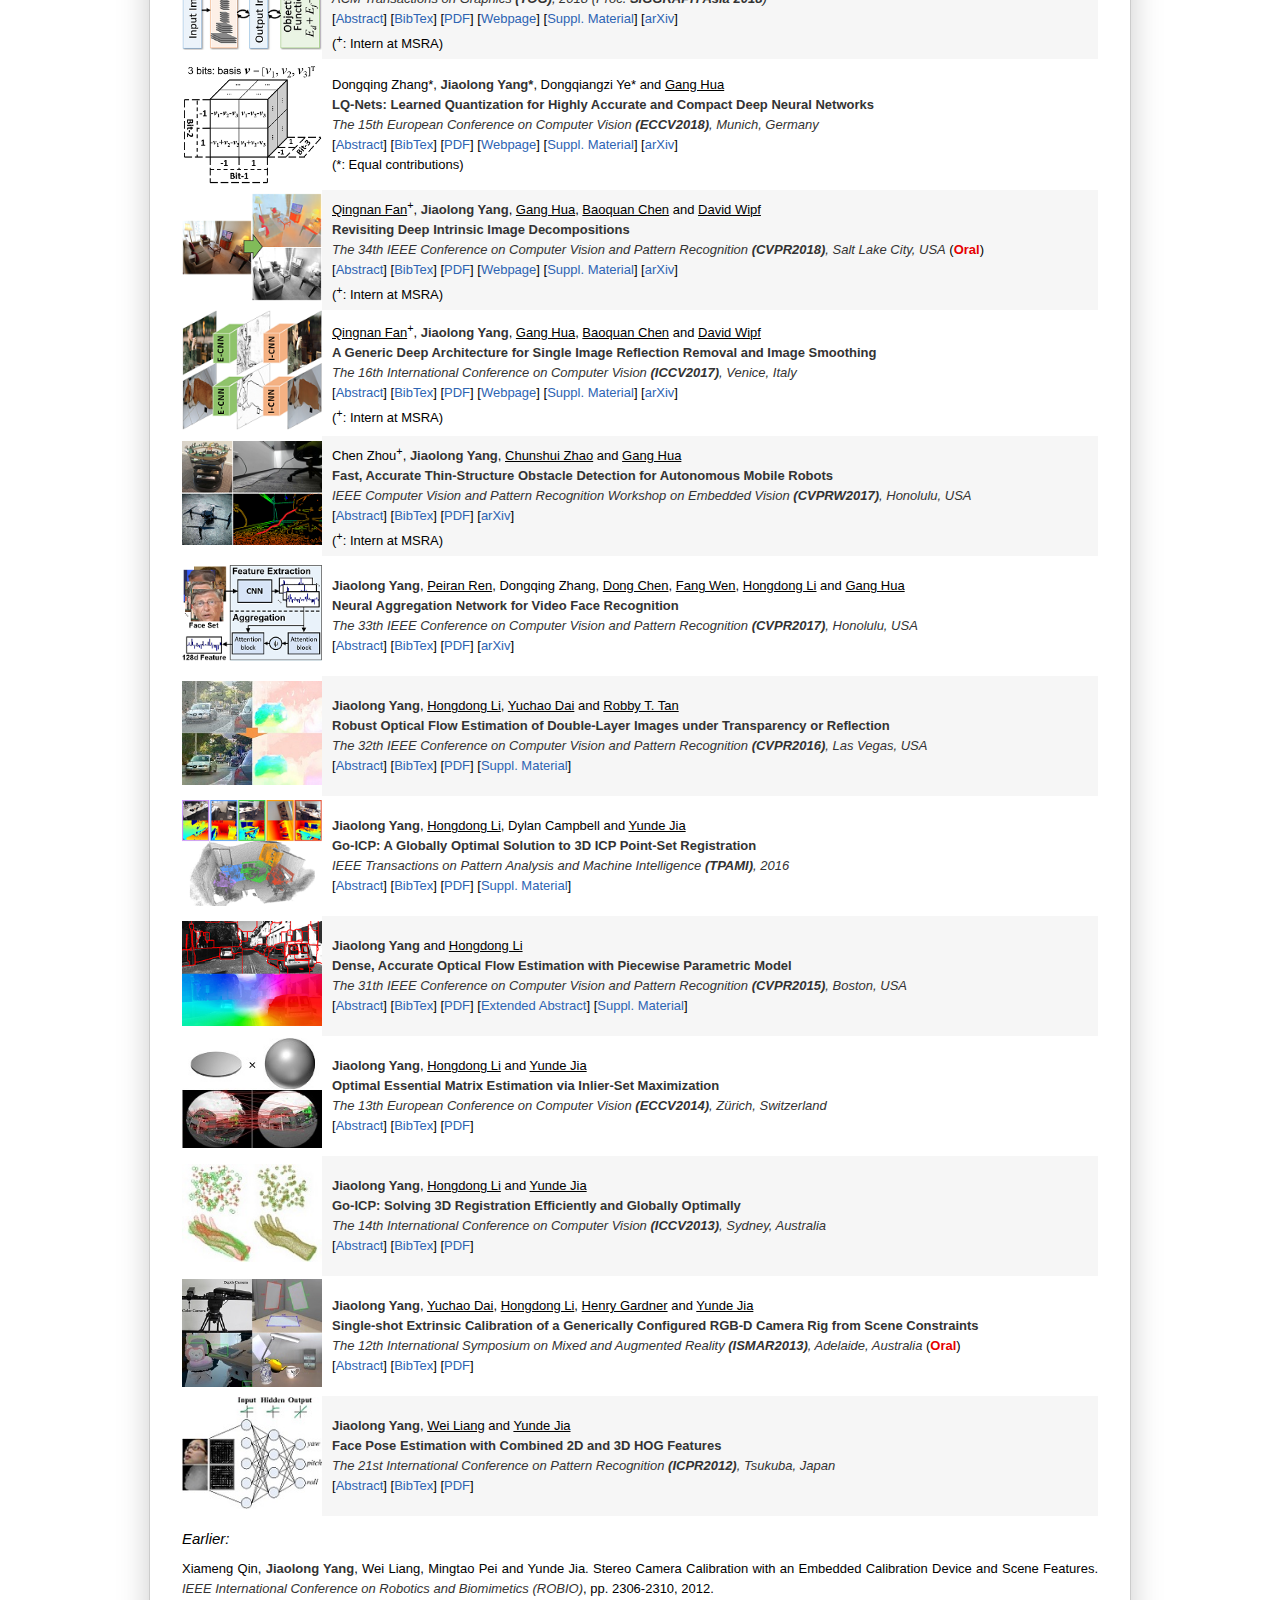
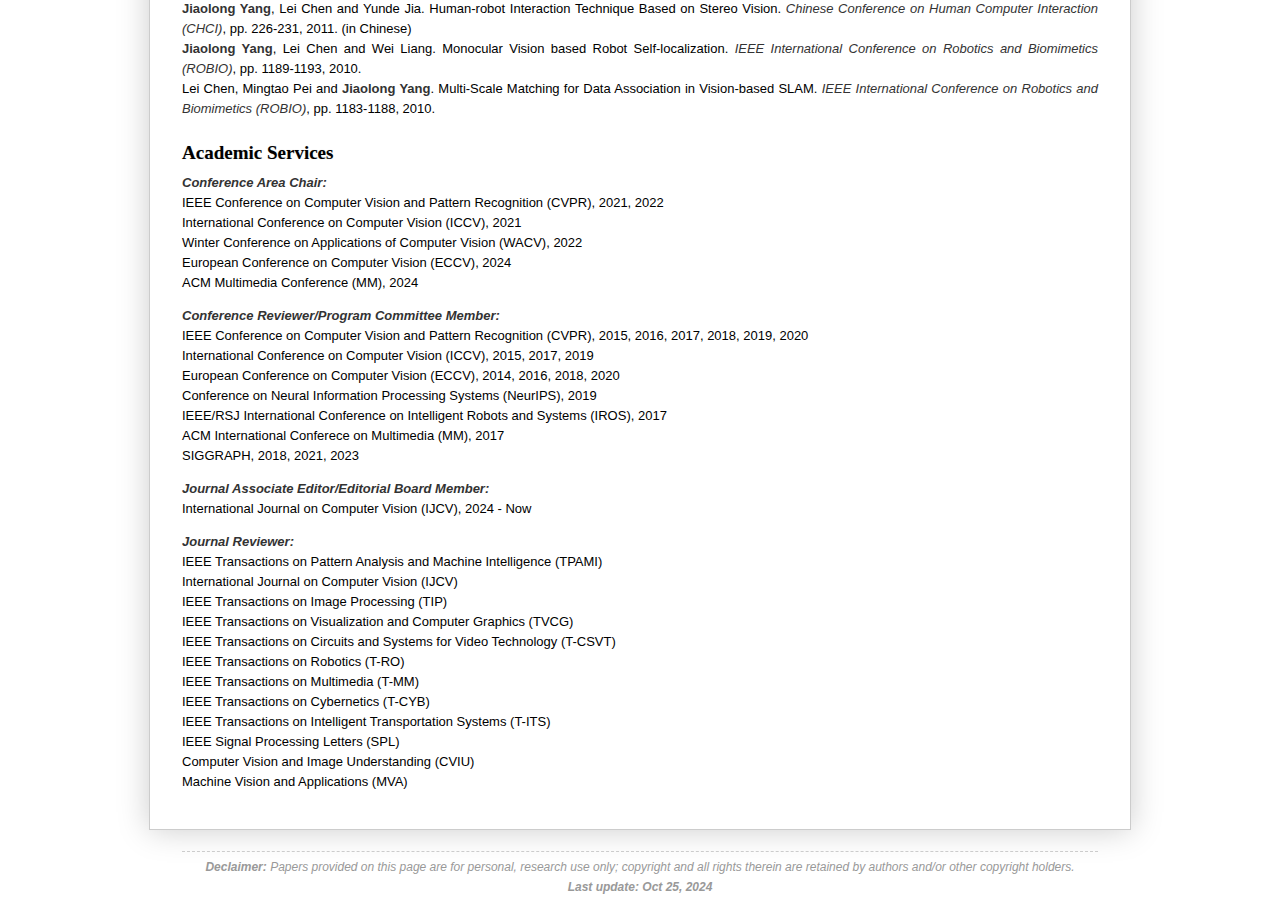
==== commit e3507aee: "Add files via upload" ====
--- a/index.html
+++ b/index.html
@@ -191,28 +191,55 @@
 <table id="jlyang_papertable" style="width:100%;margin-top:8px;"  border="0" cellpadding="0" cellspacing="0">
 
 <tr>
-<td width="132px"><a name="gaussiancube" id="gaussiancube"><img src="arxiv24_moge.jpg" width="140"/></a>
-</td>
-<td style="background:#FFFFFF;padding-left:10px;padding-right:4px;">
+<td width="132px"><a name="moge" id="moge"><img src="arxiv24_moge.jpg" width="140"/></a>
+</td>
+<td style="background:#F6F6F6;padding-left:10px;padding-right:4px;">
 <a href="https://wangrc.site" target="_blank" style="text-decoration:underline;color:#000;">Ruicheng Wang</a><sup>+</sup>, Sicheng Xu, Cassie Dai, <a href="https://jeffreyxiang.github.io/" target="_blank" style="text-decoration:underline;color:#000;">Jianfeng Xiang</a>, <a href="https://yudeng.github.io/" target="_blank" style="text-decoration:underline;color:#000;">Yu Deng</a>, <a href="https://www.microsoft.com/en-us/research/people/xtong/" target="_blank" style="text-decoration:underline;color:#000;">Xin Tong</a></span>, <span class="jlyang_d_i_c_emphasize">Jiaolong Yang<sup>$</sup></span><br/>
 <span class="jlyang_d_i_c_name">MoGe: Unlocking Accurate Monocular Geometry Estimation for Open-Domain Images with Optimal Training Supervision</span><br/>
-<span class="jlyang_d_i_c_refer">arXiv preprint</span><br/>
-[<a href="#" onclick="show('45','abstract');return false;">Abstract</a>] [<a href="#" onclick="show('45','bibtex');return false;">BibTex</a>] [<a target="_blank" href="https://arxiv.org/pdf/2410.19115.pdf">PDF</a>] [<a target="_blank" href="https://wangrc.site/MoGePage/">Webpage</a>] [<a target="_blank" href="https://arxiv.org/pdf/2410.19115.pdf">Suppl. Material</a>] [<a target="_blank" href="https://arxiv.org/abs/2410.19115">arXiv</a>]<br />
+<span class="jlyang_d_i_c_refer">arXiv preprint, 2024</span><br/>
+[<a href="#" onclick="show('46','abstract');return false;">Abstract</a>] [<a href="#" onclick="show('46','bibtex');return false;">BibTex</a>] [<a target="_blank" href="https://arxiv.org/pdf/2410.19115.pdf">PDF</a>] [<a target="_blank" href="https://wangrc.site/MoGePage/">Webpage</a>] [<a target="_blank" href="https://arxiv.org/pdf/2410.19115.pdf">Suppl. Material</a>] [<a target="_blank" href="https://arxiv.org/abs/2410.19115">arXiv</a>]<br />
 (<sup>+</sup>: Intern at MSRA <sup>$</sup>: Corresponding author)
 </td>
 </tr>
 <tr style="width:100%;height:100%">
 <td></td>
-<td style="background:#FFFFFF;padding-left:10px;padding-right:4px;">
-<div id="45_abstract">
+<td style="background:#F6F6F6;padding-left:10px;padding-right:4px;">
+<div id="46_abstract">
 We present MoGe, a powerful model for recovering 3D geometry from monocular open-domain images. Given a single image, our model directly predicts a 3D point map of the captured scene with an affine-invariant representation, which is agnostic to true global scale and shift. This new representation precludes ambiguous supervision in training and facilitate effective geometry learning. Furthermore, we propose a set of novel global and local geometry supervisions that empower the model to learn high-quality geometry. These include a robust, optimal, and efficient point cloud alignment solver for accurate global shape learning, and a multi-scale local geometry loss promoting precise local geometry supervision. We train our model on a large, mixed dataset and demonstrate its strong generalizability and high accuracy. In our comprehensive evaluation on diverse unseen datasets, our model significantly outperforms state-of-the-art methods across all tasks including monocular estimation of 3D point map, depth map, and camera field of view.
-
-</div>
-<div id="45_bibtex">
+</div>
+<div id="46_bibtex">
 @inproceedings{wang2024moge,<br/>
 &nbsp;&nbsp;author = {Wang, Ruicheng and Xu, Sicheng and Dai, Cassie and Xiang, Jianfeng and Deng, Yu and Tong, Xin and Yang, Jiaolong},<br/>
 &nbsp;&nbsp;title = {MoGe: Unlocking Accurate Monocular Geometry Estimation for Open-Domain Images with Optimal Training Supervision},<br/>
-&nbsp;&nbsp;booktitle = {arXiv preprint},<br/>
+&nbsp;&nbsp;booktitle = {arXiv preprint arXiv:2410.19115},<br/>
+&nbsp;&nbsp;year = {2024}<br/>
+}
+</div>
+</td>
+</tr>
+
+<tr>
+<td width="132px"><a name="PF3plat" id="PF3plat"><img src="arxiv24_PF3plat.jpg" width="140"/></a>
+</td>
+<td style="background:#FFFFFF;padding-left:10px;padding-right:4px;">
+<a href="https://sunghwanhong.github.io/" target="_blank" style="text-decoration:underline;color:#000;">Sunghwan Hong</a>, Jaewoo Jung, Heeseong Shin, Jisang Han, <span class="jlyang_d_i_c_emphasize">Jiaolong Yang<sup>$</sup></span>, <a href="https://www.microsoft.com/en-us/research/people/cluo/" target="_blank" style="text-decoration:underline;color:#000;">Chong Luo</a><sup>$</sup>, <a href="https://cvlab.kaist.ac.kr/members/faculty" target="_blank" style="text-decoration:underline;color:#000;">Seungryong Kim</a><sup>$</sup><br/>
+<span class="jlyang_d_i_c_name">PF3plat: Pose-Free Feed-Forward 3D Gaussian Splatting</span><br/>
+<span class="jlyang_d_i_c_refer">arXiv preprint, 2024</span><br/>
+[<a href="#" onclick="show('45','abstract');return false;">Abstract</a>] [<a href="#" onclick="show('45','bibtex');return false;">BibTex</a>] [<a target="_blank" href="https://arxiv.org/pdf/2410.22128.pdf">PDF</a>] [<a target="_blank" href="https://cvlab-kaist.github.io/PF3plat/">Webpage</a>] [<a target="_blank" href="https://arxiv.org/pdf/2410.22128.pdf">Suppl. Material</a>] [<a target="_blank" href="https://arxiv.org/pdf/2410.22128">arXiv</a>]<br />
+(<sup>$</sup>: Corresponding author)
+</td>
+</tr>
+<tr style="width:100%;height:100%">
+<td></td>
+<td style="background:#FFFFFF;padding-left:10px;padding-right:4px;">
+<div id="45_abstract">
+We consider the problem of novel view synthesis from unposed images in a single feed-forward. Our framework capitalizes on fast speed, scalability, and high-quality 3D reconstruction and view synthesis capabilities of 3DGS, where we further extend it to offer a practical solution that relaxes common assumptions such as dense image views, accurate camera poses, and substantial image overlaps. We achieve this through identifying and addressing unique challenges arising from the use of pixel-aligned 3DGS: misaligned 3D Gaussians across different views induce noisy or sparse gradients that destabilize training and hinder convergence, especially when above assumptions are not met. To mitigate this, we employ pre-trained monocular depth estimation and visual correspondence models to achieve coarse alignments of 3D Gaussians. We then introduce lightweight, learnable modules to refine depth and pose estimates from the coarse alignments, improving the quality of 3D reconstruction and novel view synthesis. Furthermore, the refined estimates are leveraged to estimate geometry confidence scores, which assess the reliability of 3D Gaussian centers and condition the prediction of Gaussian parameters accordingly. Extensive evaluations on large-scale real-world datasets demonstrate that PF3plat sets a new state-of-the-art across all benchmarks, supported by comprehensive ablation studies validating our design choices.
+</div>
+<div id="45_bibtex">
+@inproceedings{hong2024pf3plat,<br/>
+&nbsp;&nbsp;author = {Hong, Sunghwan and Jung, Jaewoo and Shin, Heeseong and Han, Jisang and Yang, Jiaolong and Luo, Chong and Kim, Seungryong},<br/>
+&nbsp;&nbsp;title = {PF3plat: Pose-Free Feed-Forward 3D Gaussian Splatting},<br/>
+&nbsp;&nbsp;booktitle = {arXiv preprint arXiv:2410.22128},<br/>
 &nbsp;&nbsp;year = {2024}<br/>
 }
 </div>
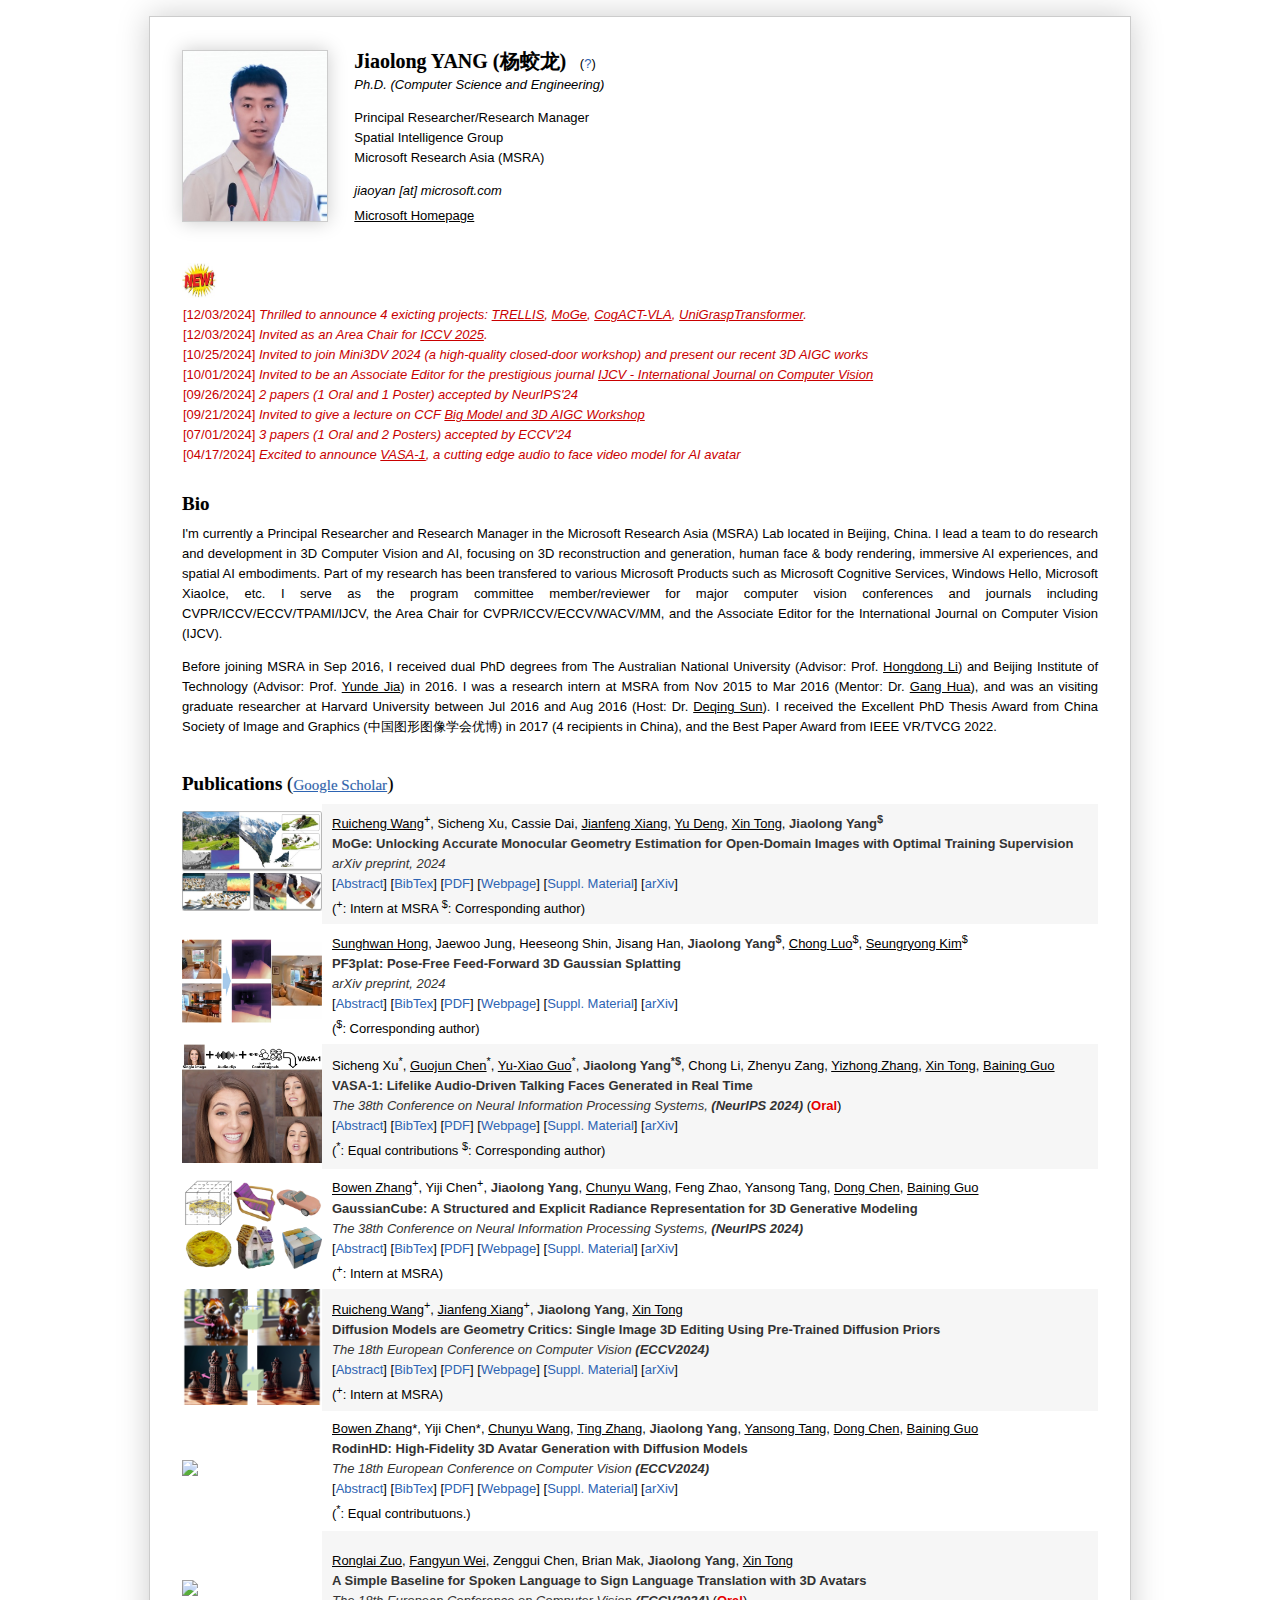
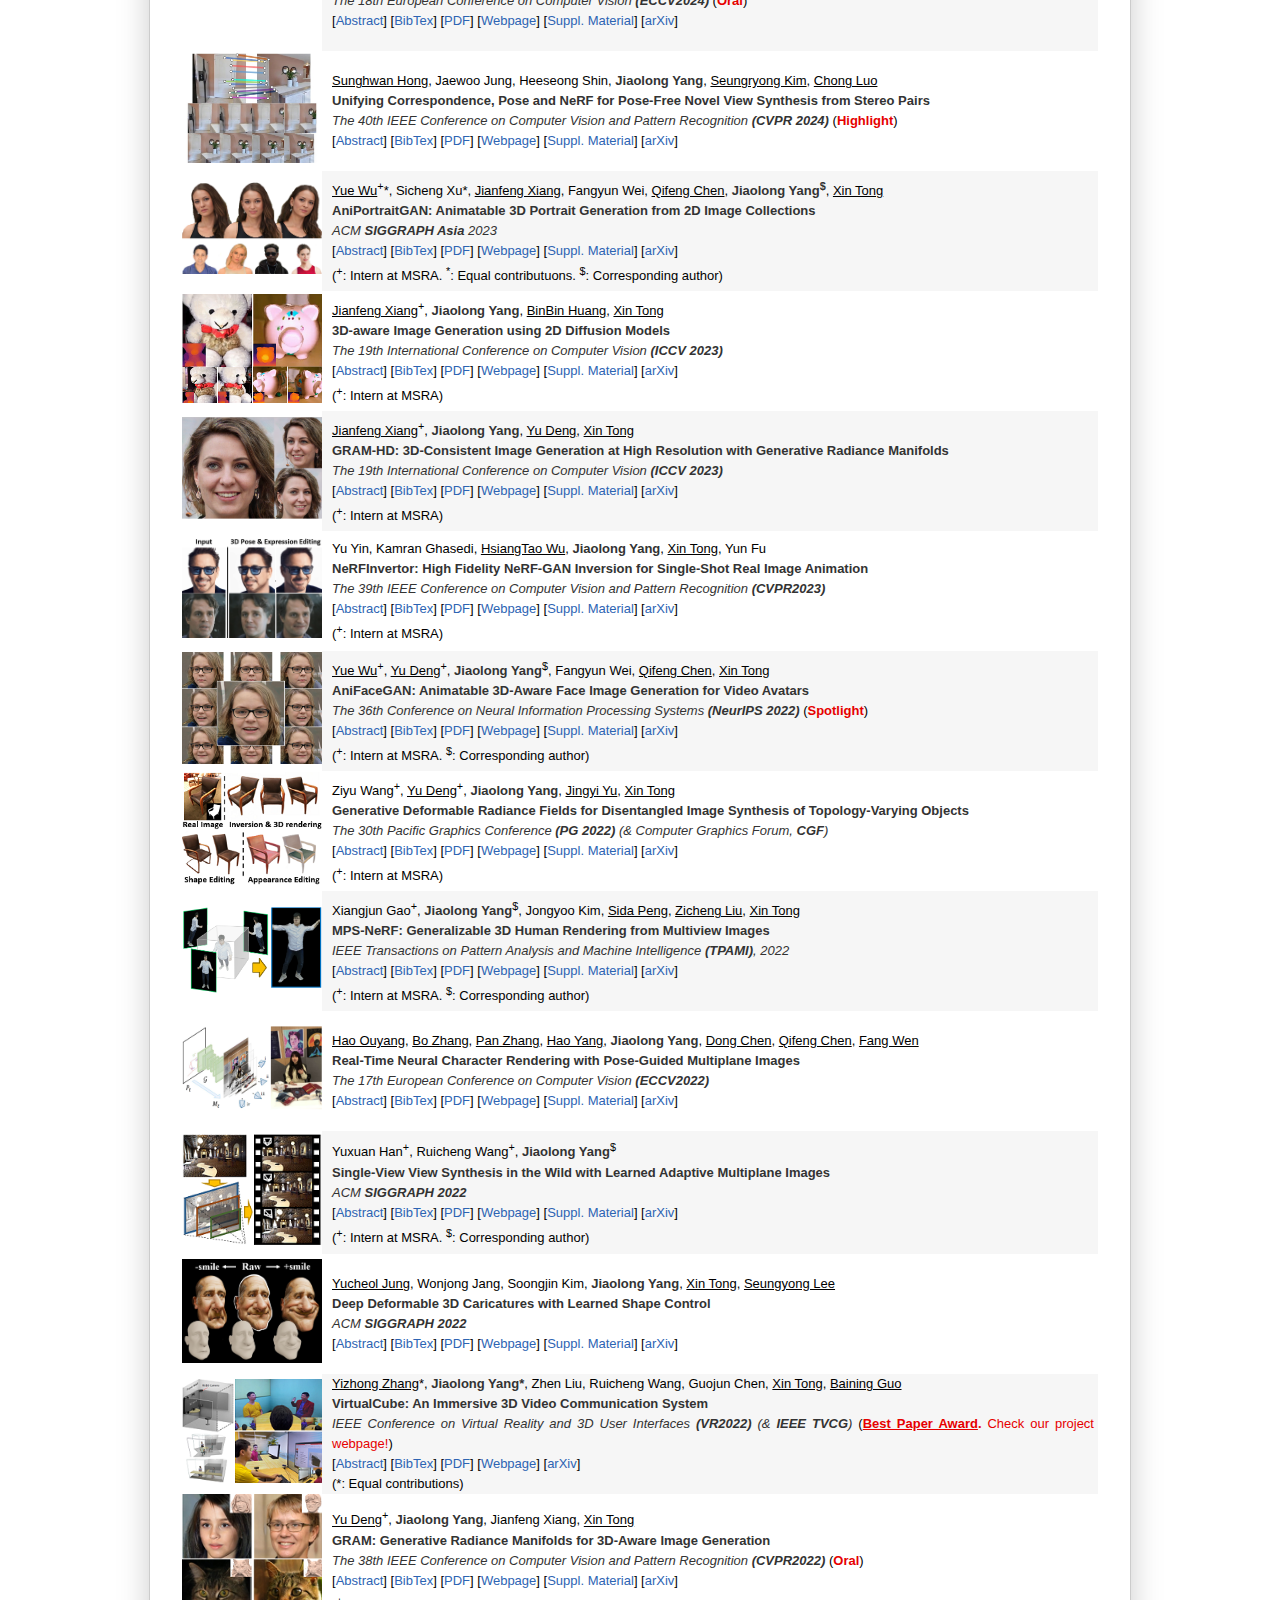
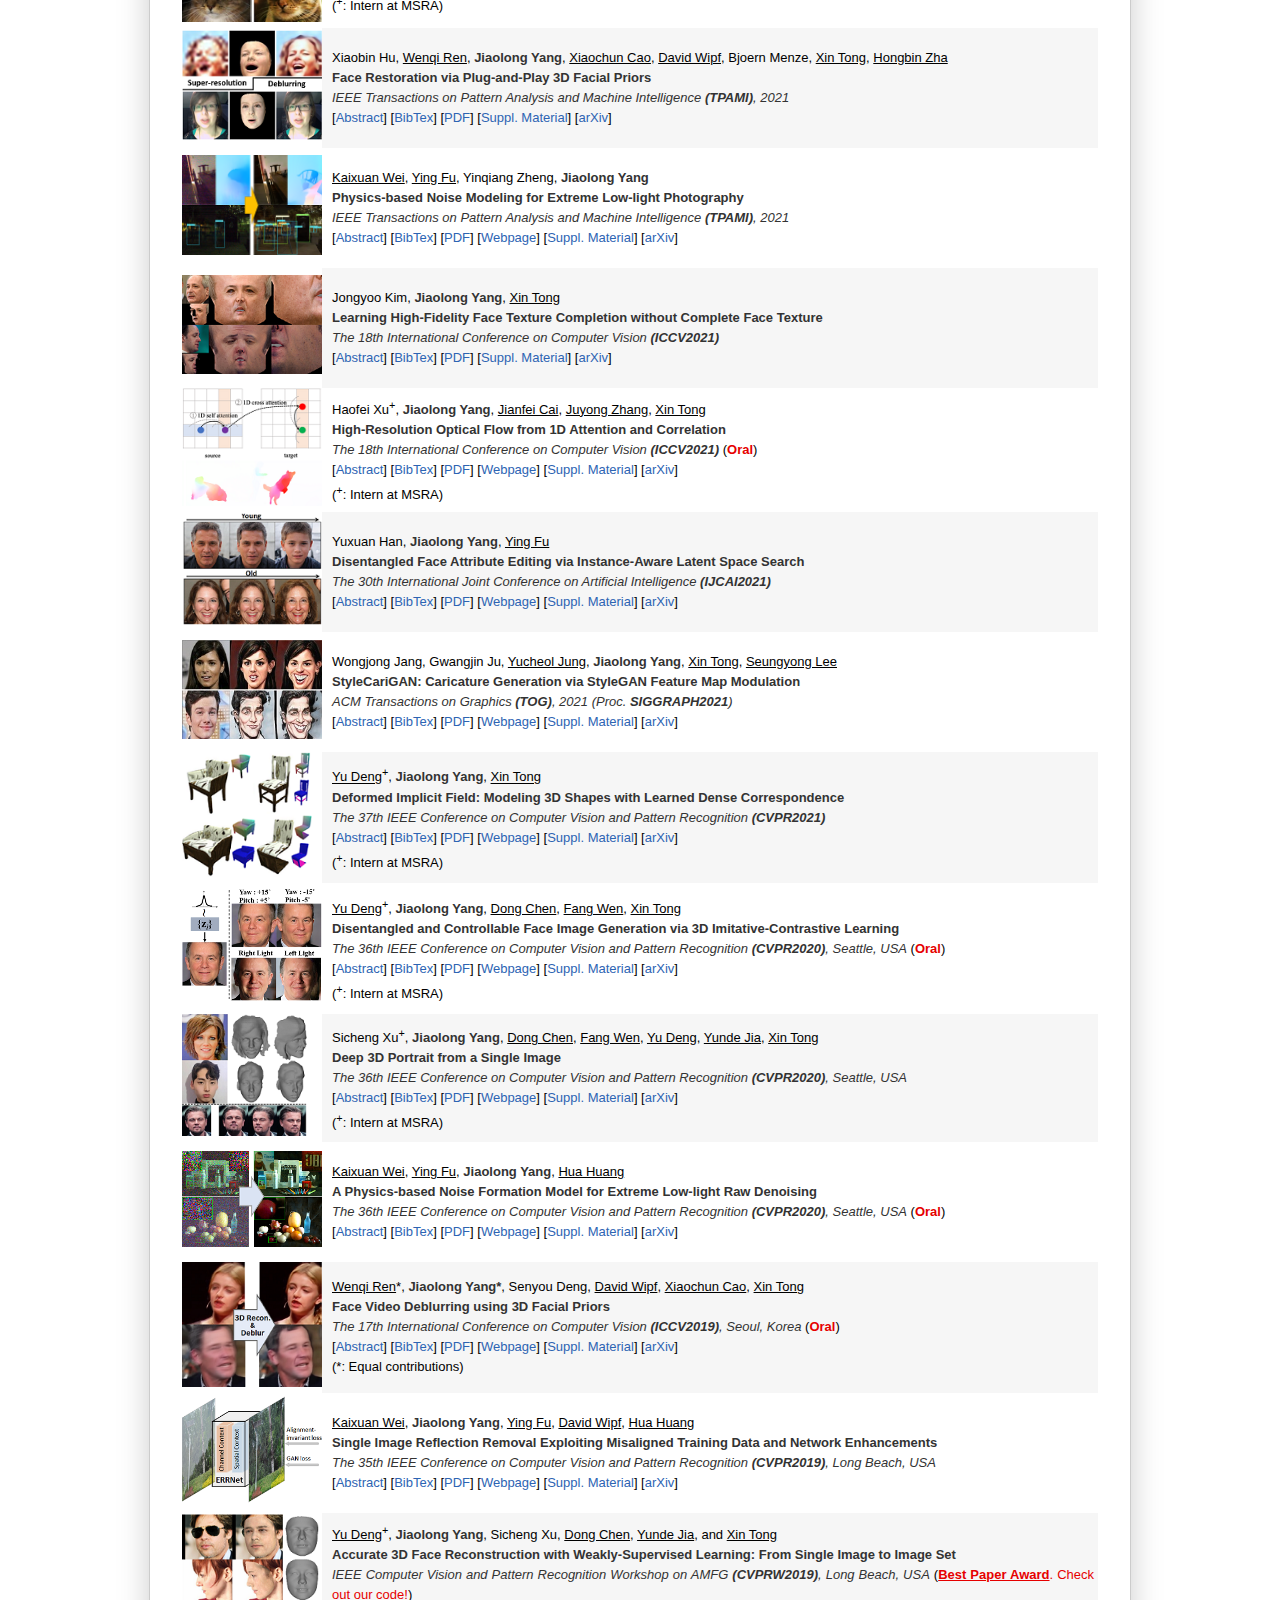
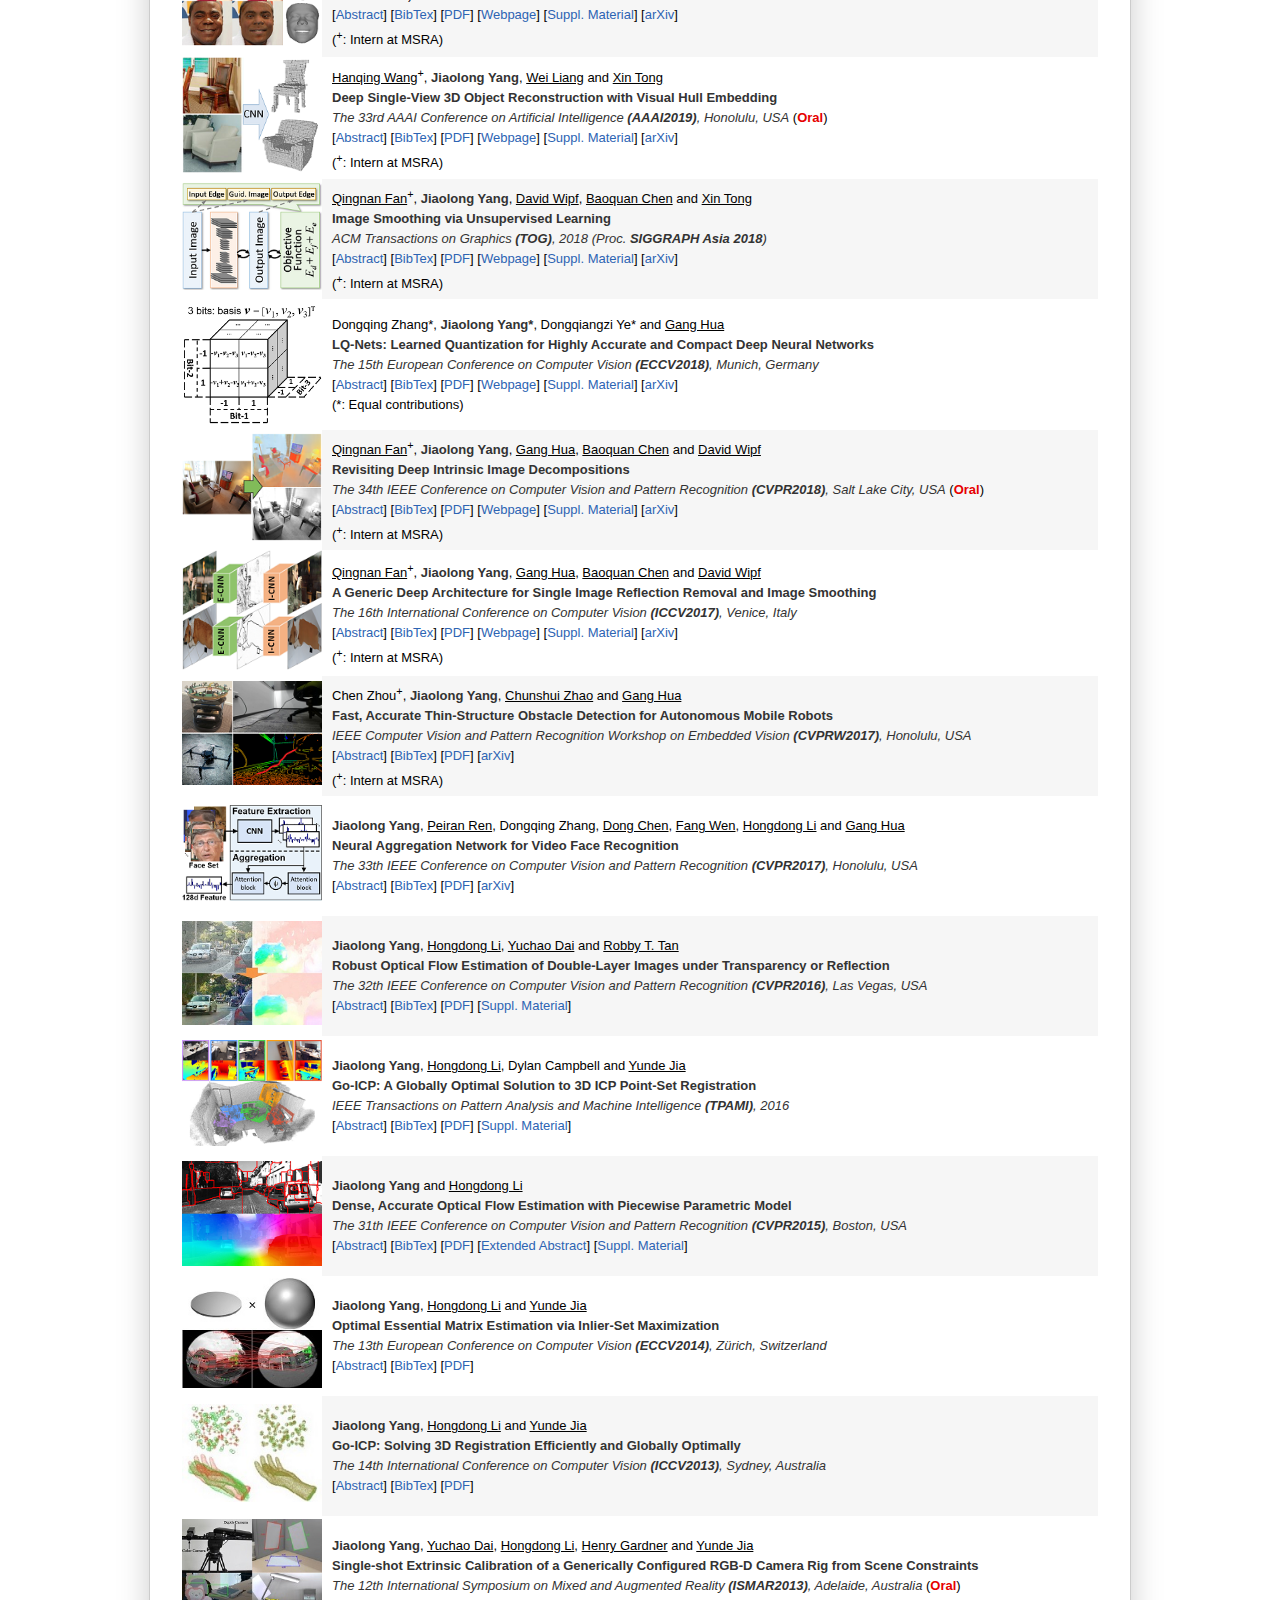
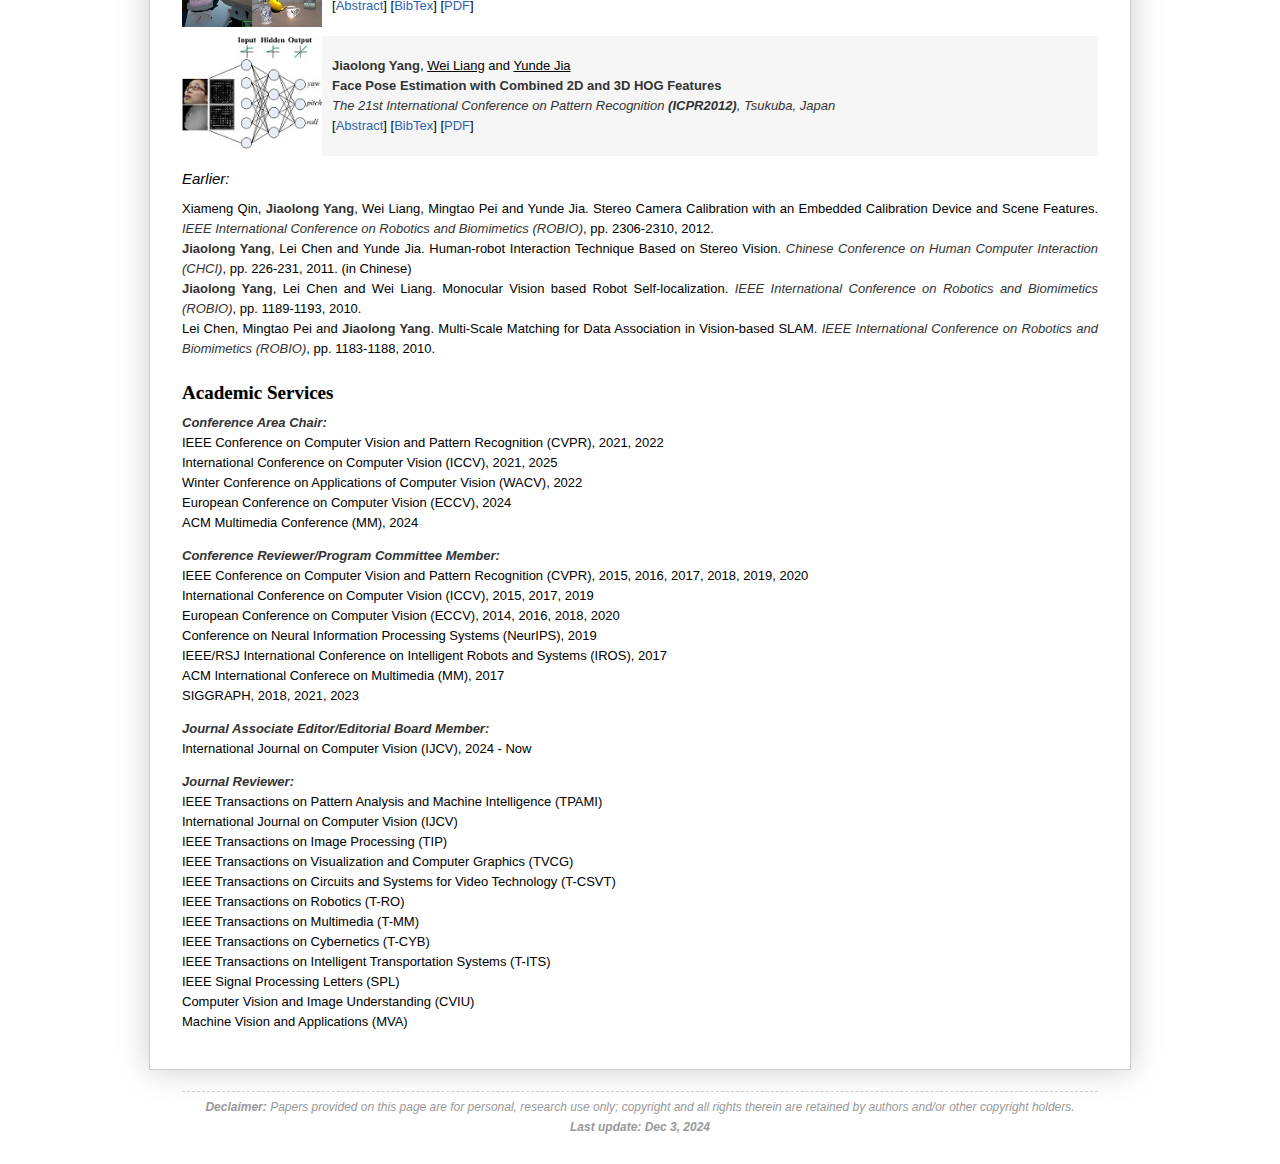
==== commit 0937c4c1: "Add files via upload" ====
--- a/index.html
+++ b/index.html
@@ -97,8 +97,10 @@
 <td width="100%;overflow:scroll;">
 <div style="padding-left:1px;height:165px;width:910px;overflow:scroll;overflow-x:hidden;">
 <span style="color:#c90000;">
+[12/03/2024] <i>Thrilled to announce 4 exicting projects: <a style="color:#c90000;text-decoration:underline;" href="https://trellis3d.github.io/" target="_blank">TRELLIS</a>, <a style="color:#c90000;text-decoration:underline;" href="https://wangrc.site/MoGePage/" target="_blank">MoGe</a>, <a style="color:#c90000;text-decoration:underline;" href="https://cogact.github.io/" target="_blank">CogACT-VLA</a>,  <a style="color:#c90000;text-decoration:underline;" href="https://dexhand.github.io/UniGraspTransformer/" target="_blank">UniGraspTransformer</a>.</i><br/>
+[12/03/2024] <i>Invited as an Area Chair for <a style="color:#c90000;text-decoration:underline;" href="https://iccv2025.thecvf.com/" target="_blank">ICCV 2025</a>.</i><br/>
 [10/25/2024] <i>Invited to join Mini3DV 2024 (a high-quality closed-door workshop) and present our recent 3D AIGC works </i><br/>
-[10/01/2024] <i>Invited to be an Associate Editor for the prestigious journal IJCV - International Journal on Computer Vision</i><br/>
+[10/01/2024] <i>Invited to be an Associate Editor for the prestigious journal <a style="color:#c90000;text-decoration:underline;" href="https://link.springer.com/journal/11263">IJCV - International Journal on Computer Vision</a></i><br/>
 [09/26/2024] <i>2 papers (1 Oral and 1 Poster) accepted by NeurIPS'24</i><br/>
 [09/21/2024] <i>Invited to give a lecture on CCF <a style="color:#c90000;text-decoration:underline;" href="https://ccf.org.cn/14x8Un1" target="_blank">Big Model and 3D AIGC Workshop</a></i><br/>
 [07/01/2024] <i>3 papers (1 Oral and 2 Posters) accepted by ECCV'24</i><br/>
@@ -197,17 +199,17 @@
 <a href="https://wangrc.site" target="_blank" style="text-decoration:underline;color:#000;">Ruicheng Wang</a><sup>+</sup>, Sicheng Xu, Cassie Dai, <a href="https://jeffreyxiang.github.io/" target="_blank" style="text-decoration:underline;color:#000;">Jianfeng Xiang</a>, <a href="https://yudeng.github.io/" target="_blank" style="text-decoration:underline;color:#000;">Yu Deng</a>, <a href="https://www.microsoft.com/en-us/research/people/xtong/" target="_blank" style="text-decoration:underline;color:#000;">Xin Tong</a></span>, <span class="jlyang_d_i_c_emphasize">Jiaolong Yang<sup>$</sup></span><br/>
 <span class="jlyang_d_i_c_name">MoGe: Unlocking Accurate Monocular Geometry Estimation for Open-Domain Images with Optimal Training Supervision</span><br/>
 <span class="jlyang_d_i_c_refer">arXiv preprint, 2024</span><br/>
-[<a href="#" onclick="show('46','abstract');return false;">Abstract</a>] [<a href="#" onclick="show('46','bibtex');return false;">BibTex</a>] [<a target="_blank" href="https://arxiv.org/pdf/2410.19115.pdf">PDF</a>] [<a target="_blank" href="https://wangrc.site/MoGePage/">Webpage</a>] [<a target="_blank" href="https://arxiv.org/pdf/2410.19115.pdf">Suppl. Material</a>] [<a target="_blank" href="https://arxiv.org/abs/2410.19115">arXiv</a>]<br />
+[<a href="#" onclick="show('48','abstract');return false;">Abstract</a>] [<a href="#" onclick="show('48','bibtex');return false;">BibTex</a>] [<a target="_blank" href="https://arxiv.org/pdf/2410.19115.pdf">PDF</a>] [<a target="_blank" href="https://wangrc.site/MoGePage/">Webpage</a>] [<a target="_blank" href="https://arxiv.org/pdf/2410.19115.pdf">Suppl. Material</a>] [<a target="_blank" href="https://arxiv.org/abs/2410.19115">arXiv</a>]<br />
 (<sup>+</sup>: Intern at MSRA <sup>$</sup>: Corresponding author)
 </td>
 </tr>
 <tr style="width:100%;height:100%">
 <td></td>
 <td style="background:#F6F6F6;padding-left:10px;padding-right:4px;">
-<div id="46_abstract">
+<div id="48_abstract">
 We present MoGe, a powerful model for recovering 3D geometry from monocular open-domain images. Given a single image, our model directly predicts a 3D point map of the captured scene with an affine-invariant representation, which is agnostic to true global scale and shift. This new representation precludes ambiguous supervision in training and facilitate effective geometry learning. Furthermore, we propose a set of novel global and local geometry supervisions that empower the model to learn high-quality geometry. These include a robust, optimal, and efficient point cloud alignment solver for accurate global shape learning, and a multi-scale local geometry loss promoting precise local geometry supervision. We train our model on a large, mixed dataset and demonstrate its strong generalizability and high accuracy. In our comprehensive evaluation on diverse unseen datasets, our model significantly outperforms state-of-the-art methods across all tasks including monocular estimation of 3D point map, depth map, and camera field of view.
 </div>
-<div id="46_bibtex">
+<div id="48_bibtex">
 @inproceedings{wang2024moge,<br/>
 &nbsp;&nbsp;author = {Wang, Ruicheng and Xu, Sicheng and Dai, Cassie and Xiang, Jianfeng and Deng, Yu and Tong, Xin and Yang, Jiaolong},<br/>
 &nbsp;&nbsp;title = {MoGe: Unlocking Accurate Monocular Geometry Estimation for Open-Domain Images with Optimal Training Supervision},<br/>
@@ -225,17 +227,17 @@
 <a href="https://sunghwanhong.github.io/" target="_blank" style="text-decoration:underline;color:#000;">Sunghwan Hong</a>, Jaewoo Jung, Heeseong Shin, Jisang Han, <span class="jlyang_d_i_c_emphasize">Jiaolong Yang<sup>$</sup></span>, <a href="https://www.microsoft.com/en-us/research/people/cluo/" target="_blank" style="text-decoration:underline;color:#000;">Chong Luo</a><sup>$</sup>, <a href="https://cvlab.kaist.ac.kr/members/faculty" target="_blank" style="text-decoration:underline;color:#000;">Seungryong Kim</a><sup>$</sup><br/>
 <span class="jlyang_d_i_c_name">PF3plat: Pose-Free Feed-Forward 3D Gaussian Splatting</span><br/>
 <span class="jlyang_d_i_c_refer">arXiv preprint, 2024</span><br/>
-[<a href="#" onclick="show('45','abstract');return false;">Abstract</a>] [<a href="#" onclick="show('45','bibtex');return false;">BibTex</a>] [<a target="_blank" href="https://arxiv.org/pdf/2410.22128.pdf">PDF</a>] [<a target="_blank" href="https://cvlab-kaist.github.io/PF3plat/">Webpage</a>] [<a target="_blank" href="https://arxiv.org/pdf/2410.22128.pdf">Suppl. Material</a>] [<a target="_blank" href="https://arxiv.org/pdf/2410.22128">arXiv</a>]<br />
+[<a href="#" onclick="show('47','abstract');return false;">Abstract</a>] [<a href="#" onclick="show('47','bibtex');return false;">BibTex</a>] [<a target="_blank" href="https://arxiv.org/pdf/2410.22128.pdf">PDF</a>] [<a target="_blank" href="https://cvlab-kaist.github.io/PF3plat/">Webpage</a>] [<a target="_blank" href="https://arxiv.org/pdf/2410.22128.pdf">Suppl. Material</a>] [<a target="_blank" href="https://arxiv.org/pdf/2410.22128">arXiv</a>]<br />
 (<sup>$</sup>: Corresponding author)
 </td>
 </tr>
 <tr style="width:100%;height:100%">
 <td></td>
 <td style="background:#FFFFFF;padding-left:10px;padding-right:4px;">
-<div id="45_abstract">
+<div id="47_abstract">
 We consider the problem of novel view synthesis from unposed images in a single feed-forward. Our framework capitalizes on fast speed, scalability, and high-quality 3D reconstruction and view synthesis capabilities of 3DGS, where we further extend it to offer a practical solution that relaxes common assumptions such as dense image views, accurate camera poses, and substantial image overlaps. We achieve this through identifying and addressing unique challenges arising from the use of pixel-aligned 3DGS: misaligned 3D Gaussians across different views induce noisy or sparse gradients that destabilize training and hinder convergence, especially when above assumptions are not met. To mitigate this, we employ pre-trained monocular depth estimation and visual correspondence models to achieve coarse alignments of 3D Gaussians. We then introduce lightweight, learnable modules to refine depth and pose estimates from the coarse alignments, improving the quality of 3D reconstruction and novel view synthesis. Furthermore, the refined estimates are leveraged to estimate geometry confidence scores, which assess the reliability of 3D Gaussian centers and condition the prediction of Gaussian parameters accordingly. Extensive evaluations on large-scale real-world datasets demonstrate that PF3plat sets a new state-of-the-art across all benchmarks, supported by comprehensive ablation studies validating our design choices.
 </div>
-<div id="45_bibtex">
+<div id="47_bibtex">
 @inproceedings{hong2024pf3plat,<br/>
 &nbsp;&nbsp;author = {Hong, Sunghwan and Jung, Jaewoo and Shin, Heeseong and Han, Jisang and Yang, Jiaolong and Luo, Chong and Kim, Seungryong},<br/>
 &nbsp;&nbsp;title = {PF3plat: Pose-Free Feed-Forward 3D Gaussian Splatting},<br/>
@@ -253,17 +255,17 @@
 Sicheng Xu<sup>*</sup>, <a href="https://www.microsoft.com/en-us/research/people/guoch/" target="_blank" style="text-decoration:underline;color:#000;">Guojun Chen</a><sup>*</sup>, <a href="https://yuxiaoguo.github.io/" target="_blank" style="text-decoration:underline;color:#000;">Yu-Xiao Guo</a><sup>*</sup>, <span class="jlyang_d_i_c_emphasize">Jiaolong Yang<sup>*$</sup></span>, Chong Li, Zhenyu Zang, <a href="https://yizhongzhang1989.github.io/" target="_blank" style="text-decoration:underline;color:#000;">Yizhong Zhang</a>, <a href="https://www.microsoft.com/en-us/research/people/xtong/" target="_blank" style="text-decoration:underline;color:#000;">Xin Tong</a>, <a href="https://www.microsoft.com/en-us/research/people/bainguo/" target="_blank" style="text-decoration:underline;color:#000;">Baining Guo</a><br/>
 <span class="jlyang_d_i_c_name">VASA-1: Lifelike Audio-Driven Talking Faces Generated in Real Time</span><br/>
 <span class="jlyang_d_i_c_refer">The 38th Conference on Neural Information Processing Systems, <b>(NeurIPS 2024)</b></span> (<b><span style="color:#e60000">Oral</span></b>)<br/>
-[<a href="#" onclick="show('44','abstract');return false;">Abstract</a>] [<a href="#" onclick="show('44','bibtex');return false;">BibTex</a>] [<a target="_blank" href="https://arxiv.org/pdf/2404.10667.pdf">PDF</a>] [<a target="_blank" href="https://www.microsoft.com/en-us/research/project/vasa-1/">Webpage</a>] [<a target="_blank" href="https://www.microsoft.com/en-us/research/project/vasa-1/">Suppl. Material</a>] [<a target="_blank" href="https://arxiv.org/abs/2404.10667">arXiv</a>]<br />
+[<a href="#" onclick="show('46','abstract');return false;">Abstract</a>] [<a href="#" onclick="show('46','bibtex');return false;">BibTex</a>] [<a target="_blank" href="https://arxiv.org/pdf/2404.10667.pdf">PDF</a>] [<a target="_blank" href="https://www.microsoft.com/en-us/research/project/vasa-1/">Webpage</a>] [<a target="_blank" href="https://www.microsoft.com/en-us/research/project/vasa-1/">Suppl. Material</a>] [<a target="_blank" href="https://arxiv.org/abs/2404.10667">arXiv</a>]<br />
 (<sup>*</sup>: Equal contributions <sup>$</sup>: Corresponding author)
 </td>
 </tr>
 <tr style="width:100%;height:100%">
 <td></td>
 <td style="background:#F6F6F6;padding-left:10px;padding-right:4px;">
-<div id="44_abstract">
+<div id="46_abstract">
 We introduce VASA, a framework for generating lifelike talking faces of virtual characters with appealing visual affective skills (VAS), given a single static image and a speech audio clip. Our premiere model, VASA-1, is capable of not only producing lip movements that are exquisitely synchronized with the audio, but also capturing a large spectrum of facial nuances and natural head motions that contribute to the perception of authenticity and liveliness. The core innovations include a holistic facial dynamics and head movement generation model that works in a face latent space, and the development of such an expressive and disentangled face latent space using videos. Through extensive experiments including evaluation on a set of new metrics, we show that our method significantly outperforms previous methods along various dimensions comprehensively. Our method not only delivers high video quality with realistic facial and head dynamics but also supports the online generation of 512x512 videos at up to 40 FPS with negligible starting latency. It paves the way for real-time engagements with lifelike avatars that emulate human conversational behaviors.
 </div>
-<div id="44_bibtex">
+<div id="46_bibtex">
 @inproceedings{xu2024vasa,<br/>
 &nbsp;&nbsp;author = {Xu, Sicheng and Chen, Guojun and Guo, Yu-Xiao and Yang, Jiaolong and Li, Chong and Zang, Zhenyu and Zhang, Yizhong and Tong, Xin and Guo, Baining},<br/>
 &nbsp;&nbsp;title = {VASA-1: Lifelike Audio-Driven Talking Faces Generated in Real Time},<br/>
@@ -281,17 +283,17 @@
 <a href="http://home.ustc.edu.cn/~zhangbowen/" target="_blank" style="text-decoration:underline;color:#000;">Bowen Zhang</a><sup>+</sup>, Yiji Chen<sup>+</sup>, <span class="jlyang_d_i_c_emphasize">Jiaolong Yang</span>, <a href="https://www.chunyuwang.org" target="_blank" style="text-decoration:underline;color:#000;">Chunyu Wang</a>, Feng Zhao, Yansong Tang, <a href="http://www.dongchen.pro/" target="_blank" style="text-decoration:underline;color:#000;">Dong Chen</a>, <a href="https://www.microsoft.com/en-us/research/people/bainguo/" target="_blank" style="text-decoration:underline;color:#000;">Baining Guo</a><br/>
 <span class="jlyang_d_i_c_name">GaussianCube: A Structured and Explicit Radiance Representation for 3D Generative Modeling</span><br/>
 <span class="jlyang_d_i_c_refer">The 38th Conference on Neural Information Processing Systems, <b>(NeurIPS 2024)</b></span><br/>
-[<a href="#" onclick="show('43','abstract');return false;">Abstract</a>] [<a href="#" onclick="show('43','bibtex');return false;">BibTex</a>] [<a target="_blank" href="https://arxiv.org/pdf/2403.19655.pdf">PDF</a>] <!--[<a target="_blank" href="https://github.com/GaussianCube/GaussianCube">Code</a>]--> [<a target="_blank" href="https://gaussiancube.github.io/">Webpage</a>] [<a target="_blank" href="https://arxiv.org/pdf/2403.19655.pdf">Suppl. Material</a>] [<a target="_blank" href="https://arxiv.org/abs/2403.19655">arXiv</a>]<br />
+[<a href="#" onclick="show('45','abstract');return false;">Abstract</a>] [<a href="#" onclick="show('45','bibtex');return false;">BibTex</a>] [<a target="_blank" href="https://arxiv.org/pdf/2403.19655.pdf">PDF</a>] <!--[<a target="_blank" href="https://github.com/GaussianCube/GaussianCube">Code</a>]--> [<a target="_blank" href="https://gaussiancube.github.io/">Webpage</a>] [<a target="_blank" href="https://arxiv.org/pdf/2403.19655.pdf">Suppl. Material</a>] [<a target="_blank" href="https://arxiv.org/abs/2403.19655">arXiv</a>]<br />
 (<sup>+</sup>: Intern at MSRA)
 </td>
 </tr>
 <tr style="width:100%;height:100%">
 <td></td>
 <td style="background:#FFFFFF;padding-left:10px;padding-right:4px;">
-<div id="43_abstract">
+<div id="45_abstract">
 3D Gaussian Splatting (GS) have achieved considerable improvement over Neural Radiance Fields in terms of 3D fitting fidelity and rendering speed. However, this unstructured representation with scattered Gaussians poses a significant challenge for generative modeling. To address the problem, we introduce GaussianCube, a structured GS representation that is both powerful and efficient for generative modeling. We achieve this by first proposing a modified densification-constrained GS fitting algorithm which can yield high-quality fitting results using a fixed number of free Gaussians, and then re-arranging the Gaussians into a predefined voxel grid via Optimal Transport. The structured grid representation allows us to use standard 3D U-Net as our backbone in diffusion generative modeling without elaborate designs. Extensive experiments conducted on ShapeNet and OmniObject3D show that our model achieves state-of-the-art generation results both qualitatively and quantitatively, underscoring the potential of GaussianCube as a powerful and versatile 3D representation. 
 </div>
-<div id="43_bibtex">
+<div id="45_bibtex">
 @inproceedings{zhang2024gaussiancube,<br/>
 &nbsp;&nbsp;author = {Zhang, Bowen and Chen, Yiji and Wang, Chunyu and Zhao, Feng and Tang, Yansong and Chen, Dong and Guo, Baining},<br/>
 &nbsp;&nbsp;title = {GaussianCube: Structuring Gaussian Splatting using Optimal Transport for 3D Generative Modeling},<br/>
@@ -309,20 +311,77 @@
 <a href="https://wangrc.site" target="_blank" style="text-decoration:underline;color:#000;">Ruicheng Wang</a><sup>+</sup>, <a href="https://jeffreyxiang.github.io/" target="_blank" style="text-decoration:underline;color:#000;">Jianfeng Xiang</a><sup>+</sup>, <span class="jlyang_d_i_c_emphasize">Jiaolong Yang</span>, <a href="https://www.microsoft.com/en-us/research/people/xtong/" target="_blank" style="text-decoration:underline;color:#000;">Xin Tong</a><br/>
 <span class="jlyang_d_i_c_name">Diffusion Models are Geometry Critics: Single Image 3D Editing Using Pre-Trained Diffusion Priors</span><br/>
 <span class="jlyang_d_i_c_refer">The 18th European Conference on Computer Vision <b>(ECCV2024)</b></span><br/>
-[<a href="#" onclick="show('42','abstract');return false;">Abstract</a>] [<a href="#" onclick="show('42','bibtex');return false;">BibTex</a>] [<a target="_blank" href="https://arxiv.org/pdf/2403.11503.pdf">PDF</a>] <!--[<a target="_blank" href="https://wangrc.site/DiffCriticEdit/">Code</a>]--> [<a target="_blank" href="https://wangrc.site/DiffCriticEdit/">Webpage</a>] [<a target="_blank" href="https://arxiv.org/pdf/2403.11503.pdf">Suppl. Material</a>] [<a target="_blank" href="https://arxiv.org/abs/2403.11503">arXiv</a>]<br />
+[<a href="#" onclick="show('44','abstract');return false;">Abstract</a>] [<a href="#" onclick="show('44','bibtex');return false;">BibTex</a>] [<a target="_blank" href="https://arxiv.org/pdf/2403.11503.pdf">PDF</a>] <!--[<a target="_blank" href="https://wangrc.site/DiffCriticEdit/">Code</a>]--> [<a target="_blank" href="https://wangrc.site/DiffCriticEdit/">Webpage</a>] [<a target="_blank" href="https://arxiv.org/pdf/2403.11503.pdf">Suppl. Material</a>] [<a target="_blank" href="https://arxiv.org/abs/2403.11503">arXiv</a>]<br />
 (<sup>+</sup>: Intern at MSRA)
 </td>
 </tr>
 <tr style="width:100%;height:100%">
 <td></td>
 <td style="background:#F6F6F6;padding-left:10px;padding-right:4px;">
-<div id="42_abstract">
+<div id="44_abstract">
 We propose a novel image editing technique that enables 3D manipulations on single images, such as object rotation and translation. Existing 3D-aware image editing approaches typically rely on synthetic multi-view datasets for training specialized models, thus constraining their effectiveness on open-domain images featuring significantly more varied layouts and styles. In contrast, our method directly leverages powerful image diffusion models trained on a broad spectrum of text-image pairs and thus retain their exceptional generalization abilities. This objective is realized through the development of an iterative novel view synthesis and geometry alignment algorithm. The algorithm harnesses diffusion models for dual purposes: they provide appearance prior by predicting novel views of the selected object using estimated depth maps, and they act as a geometry critic by correcting misalignments in 3D shapes across the sampled views. Our method can generate high-quality 3D-aware image edits with large viewpoint transformations and high appearance and shape consistency with the input image, pushing the boundaries of what is possible with single-image 3D-aware editing. 
 </div>
-<div id="42_bibtex">
+<div id="44_bibtex">
 @inproceedings{wang2024diffusion,<br/>
 &nbsp;&nbsp;author = {Wang, Ruicheng and Xiang, Jianfeng and Yang, Jiaolong and Tong, Xin},<br/>
 &nbsp;&nbsp;title = {Diffusion Models are Geometry Critics: Single Image 3D Editing Using Pre-Trained Diffusion Priors},<br/>
+&nbsp;&nbsp;booktitle = {Proceedings of the European Conference on Computer Vision (ECCV)},<br/>
+<!--&nbsp;&nbsp;pages = {8178-8187},<br/>-->
+&nbsp;&nbsp;year = {2024}<br/>
+}
+</div>
+</td>
+</tr>
+
+<tr>
+<td width="132px"><a name="rodinhd" id="rodinhd"><img src="eccv24_rodinhd.jpg" width="140"/></a>
+</td>
+<td style="background:#FFFFFF;padding-left:10px;padding-right:4px;">
+<a href="http://home.ustc.edu.cn/~zhangbowen/" target="_blank" style="text-decoration:underline;color:#000;">Bowen Zhang</a>*, Yiji Chen*, <a href="https://www.chunyuwang.org/" target="_blank" style="text-decoration:underline;color:#000;">Chunyu Wang</a>, <a href="https://hellozting.github.io/" target="_blank" style="text-decoration:underline;color:#000;">Ting Zhang</a>, <span class="jlyang_d_i_c_emphasize">Jiaolong Yang</span>, <a href="https://andytang15.github.io/" target="_blank" style="text-decoration:underline;color:#000;">Yansong Tang</a>, <a href="http://www.dongchen.pro/" target="_blank" style="text-decoration:underline;color:#000;">Dong Chen</a>, <a href="https://www.microsoft.com/en-us/research/people/bainguo/" target="_blank" style="text-decoration:underline;color:#000;">Baining Guo</a><br/>
+<span class="jlyang_d_i_c_name">RodinHD: High-Fidelity 3D Avatar Generation with Diffusion Models</span><br/>
+<span class="jlyang_d_i_c_refer">The 18th European Conference on Computer Vision <b>(ECCV2024)</b></span><br/>
+[<a href="#" onclick="show('43','abstract');return false;">Abstract</a>] [<a href="#" onclick="show('43','bibtex');return false;">BibTex</a>] [<a target="_blank" href="https://arxiv.org/pdf/2407.06938.pdf">PDF</a>] <!--[<a target="_blank" href="https://wangrc.site/DiffCriticEdit/">Code</a>]--> [<a target="_blank" href="https://rodinhd.github.io/">Webpage</a>] [<a target="_blank" href="https://arxiv.org/pdf/2407.06938.pdf">Suppl. Material</a>] [<a target="_blank" href="https://arxiv.org/abs/2407.06938">arXiv</a>]<br />
+(<sup>*</sup>: Equal contributuons.)
+</td>
+</tr>
+<tr style="width:100%;height:100%">
+<td></td>
+<td style="background:#FFFFFF;padding-left:10px;padding-right:4px;">
+<div id="43_abstract">
+We present RodinHD, which can generate high-fidelity 3D avatars from a portrait image. Existing methods fail to capture intricate details such as hairstyles which we tackle in this paper. We first identify an overlooked problem of catastrophic forgetting that arises when fitting triplanes sequentially on many avatars, caused by the MLP decoder sharing scheme. To overcome this issue, we raise a novel data scheduling strategy and a weight consolidation regularization term, which improves the decoder's capability of rendering sharper details. Additionally, we optimize the guiding effect of the portrait image by computing a finer-grained hierarchical representation that captures rich 2D texture cues, and injecting them to the 3D diffusion model at multiple layers via cross-attention. When trained on 46K avatars with a noise schedule optimized for triplanes, the resulting model can generate 3D avatars with notably better details than previous methods and can generalize to in-the-wild portrait input.
+</div>
+<div id="43_bibtex">
+@inproceedings{zhang2024rodinhd,<br/>
+&nbsp;&nbsp;author = {Zhang, Bowen and Chen, Yiji and Wang, Chunyu and Zhang, Ting and Yang, Jiaolong and Tang, Yansong and Chen, Dong and Guo, Baining},<br/>
+&nbsp;&nbsp;title = {RodinHD: High-Fidelity 3D Avatar Generation with Diffusion Models},<br/>
+&nbsp;&nbsp;booktitle = {Proceedings of the European Conference on Computer Vision (ECCV)},<br/>
+<!--&nbsp;&nbsp;pages = {8178-8187},<br/>-->
+&nbsp;&nbsp;year = {2024}<br/>
+}
+</div>
+</td>
+</tr>
+
+<tr>
+<td width="132px"><a name="signavatar" id="signavatar"><img src="eccv24_signavatar.jpg" width="140"/></a>
+</td>
+<td style="background:#F6F6F6;padding-left:10px;padding-right:4px;">
+<a href="https://2000zrl.github.io/" target="_blank" style="text-decoration:underline;color:#000;">Ronglai Zuo</a>, <a href="https://www.microsoft.com/en-us/research/people/fawe/" target="_blank" style="text-decoration:underline;color:#000;">Fangyun Wei</a>, Zenggui Chen, Brian Mak, <span class="jlyang_d_i_c_emphasize">Jiaolong Yang</span>, <a href="https://www.microsoft.com/en-us/research/people/xtong/" target="_blank" style="text-decoration:underline;color:#000;">Xin Tong</a><br/>
+<span class="jlyang_d_i_c_name">A Simple Baseline for Spoken Language to Sign Language Translation with 3D Avatars</span><br/>
+<span class="jlyang_d_i_c_refer">The 18th European Conference on Computer Vision <b>(ECCV2024)</b></span> (<b><span style="color:#e60000">Oral</span></b>)<br/>
+[<a href="#" onclick="show('42','abstract');return false;">Abstract</a>] [<a href="#" onclick="show('42','bibtex');return false;">BibTex</a>] [<a target="_blank" href="https://arxiv.org/pdf/2401.04730.pdf">PDF</a>] <!--[<a target="_blank" href="https://wangrc.site/DiffCriticEdit/">Code</a>]--> [<a target="_blank" href="https://github.com/FangyunWei/SLRT/tree/main/Spoken2Sign">Webpage</a>] [<a target="_blank" href="https://arxiv.org/pdf/2401.04730.pdf">Suppl. Material</a>] [<a target="_blank" href="https://arxiv.org/abs/2401.04730">arXiv</a>]
+</td>
+</tr>
+<tr style="width:100%;height:100%">
+<td></td>
+<td style="background:#F6F6F6;padding-left:10px;padding-right:4px;">
+<div id="42_abstract">
+Sign languages are visual languages using manual articulations and non-manual elements to convey information. For sign language recognition and translation, the majority of existing approaches directly encode RGB videos into hidden representations. RGB videos, however, are raw signals with substantial visual redundancy, leading the encoder to overlook the key information for sign language understanding. To mitigate this problem and better incorporate domain knowledge, such as handshape and body movement, we introduce a dual visual encoder containing two separate streams to model both the raw videos and the keypoint sequences generated by an off-the-shelf keypoint estimator. To make the two streams interact with each other, we explore a variety of techniques, including bidirectional lateral connection, sign pyramid network with auxiliary supervision, and frame-level self-distillation. The resulting model is called TwoStream-SLR, which is competent for sign language recognition (SLR). TwoStream-SLR is extended to a sign language translation (SLT) model, TwoStream-SLT, by simply attaching an extra translation network. Experimentally, our TwoStream-SLR and TwoStream-SLT achieve state-of-the-art performance on SLR and SLT tasks across a series of datasets including Phoenix-2014, Phoenix-2014T, and CSL-Daily.
+</div>
+<div id="42_bibtex">
+@inproceedings{wang2024diffusion,<br/>
+&nbsp;&nbsp;author = Zuo, Ronglai and Wei, Fangyun and Chen, Zenggui and Mak, Brian and Yang, Jiaolong and Tong, Xin},<br/>
+&nbsp;&nbsp;title = {A Simple Baseline for Spoken Language to Sign Language Translation with 3D Avatars},<br/>
 &nbsp;&nbsp;booktitle = {Proceedings of the European Conference on Computer Vision (ECCV)},<br/>
 <!--&nbsp;&nbsp;pages = {8178-8187},<br/>-->
 &nbsp;&nbsp;year = {2024}<br/>
@@ -362,7 +421,7 @@
 <td width="132px"><a name="aniportraitgan" id="aniportraitgan"><img src="sa23_aniportraitgan.png" width="140"/></a>
 </td>
 <td style="background:#F6F6F6;padding-left:10px;padding-right:4px;">
-<a href="https://yuewuhkust.github.io/" target="_blank" style="text-decoration:underline;color:#000;">Yue Wu</a><sup>+*</sup>, Sicheng Xu<sup>*</sup>, <a href="https://jeffreyxiang.github.io/" target="_blank" style="text-decoration:underline;color:#000;">Jianfeng Xiang</a>, Fangyun Wei, <a href="https://cqf.io" target="_blank" style="text-decoration:underline;color:#000;">Qifeng Chen</a>, <span class="jlyang_d_i_c_emphasize">Jiaolong Yang<sup>$</sup></span>, <a href="https://www.microsoft.com/en-us/research/people/xtong/" target="_blank" style="text-decoration:underline;color:#000;">Xin Tong</a><br/>
+<a href="https://yuewuhkust.github.io/" target="_blank" style="text-decoration:underline;color:#000;">Yue Wu</a><sup>+</sup>*, Sicheng Xu*, <a href="https://jeffreyxiang.github.io/" target="_blank" style="text-decoration:underline;color:#000;">Jianfeng Xiang</a>, Fangyun Wei, <a href="https://cqf.io" target="_blank" style="text-decoration:underline;color:#000;">Qifeng Chen</a>, <span class="jlyang_d_i_c_emphasize">Jiaolong Yang<sup>$</sup></span>, <a href="https://www.microsoft.com/en-us/research/people/xtong/" target="_blank" style="text-decoration:underline;color:#000;">Xin Tong</a><br/>
 <span class="jlyang_d_i_c_name">AniPortraitGAN: Animatable 3D Portrait Generation from 2D Image Collections</span><br/>
 <span class="jlyang_d_i_c_refer">ACM <b>SIGGRAPH Asia</b> 2023</span><br/>
 [<a href="#" onclick="show('40','abstract');return false;">Abstract</a>] [<a href="#" onclick="show('40','bibtex');return false;">BibTex</a>] [<a target="_blank" href="https://arxiv.org/pdf/2309.02186.pdf">PDF</a>] <!--[<a target="_blank" href="https://yuewuhkust.github.io/AniPortraitGAN/">Code</a>]--> [<a target="_blank" href="https://yuewuhkust.github.io/AniPortraitGAN/">Webpage</a>] [<a target="_blank" href="https://arxiv.org/pdf/2309.02186.pdf">Suppl. Material</a>] [<a target="_blank" href="https://arxiv.org/abs/2309.02186">arXiv</a>]<br />
@@ -1506,7 +1565,7 @@
 <td width="100%">
 <i><span class="jlyang_d_i_c_emphasize">Conference Area Chair:</span></i><br/> 
 IEEE Conference on Computer Vision and Pattern Recognition (CVPR), 2021, 2022<br/> 
-International Conference on Computer Vision (ICCV), 2021<br/> 
+International Conference on Computer Vision (ICCV), 2021, 2025<br/> 
 Winter Conference on Applications of Computer Vision (WACV), 2022<br/> 
 European Conference on Computer Vision (ECCV), 2024<br/> 
 ACM Multimedia Conference (MM), 2024<br/> 
@@ -1583,7 +1642,7 @@
 
 <div id="jlyang_footer" style="-webkit-text-size-adjust:100%;">
 <b><i>Declaimer:</i></b> <i>Papers provided on this page are for personal, research use only; copyright and all rights therein are retained by authors and/or other copyright holders.</i><br/>
-<b><i>Last update: Oct 25, 2024</i></b><br/>
+<b><i>Last update: Dec 3, 2024</i></b><br/>
 
 </div>
 </div>
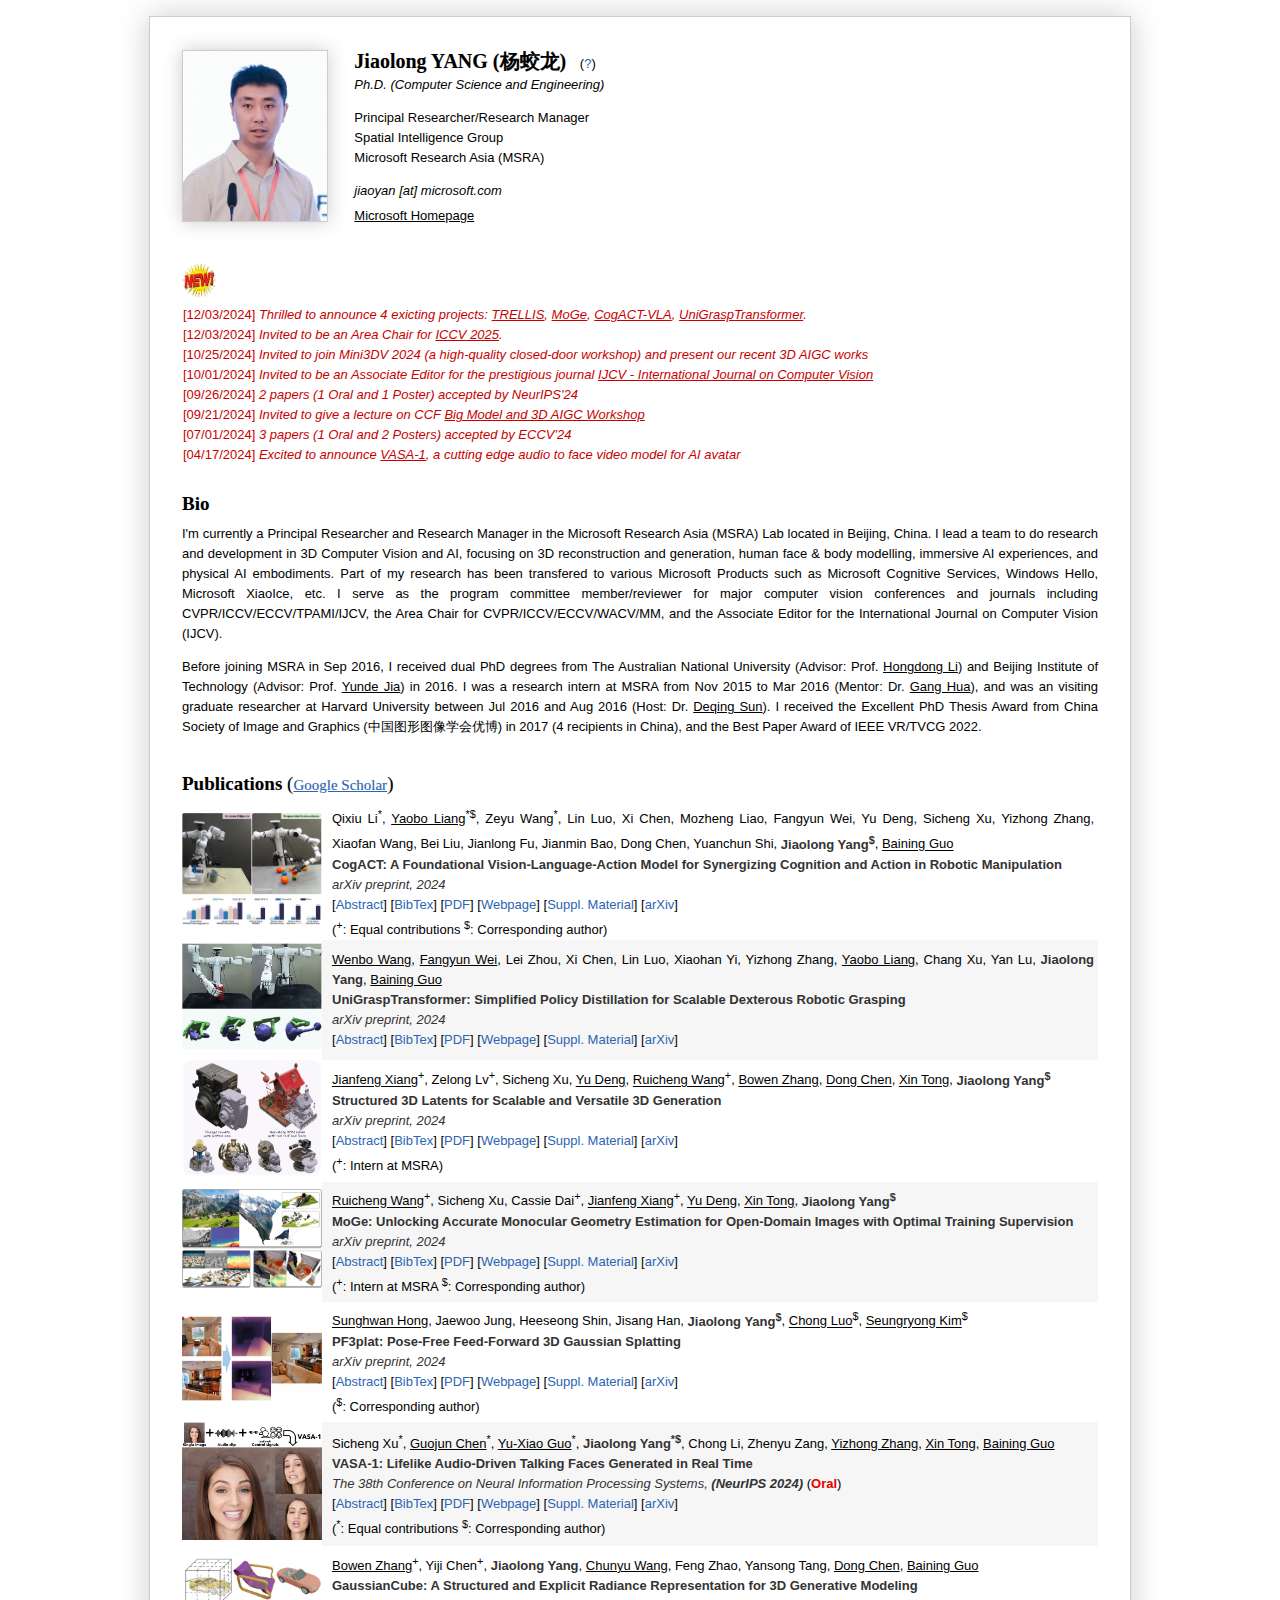
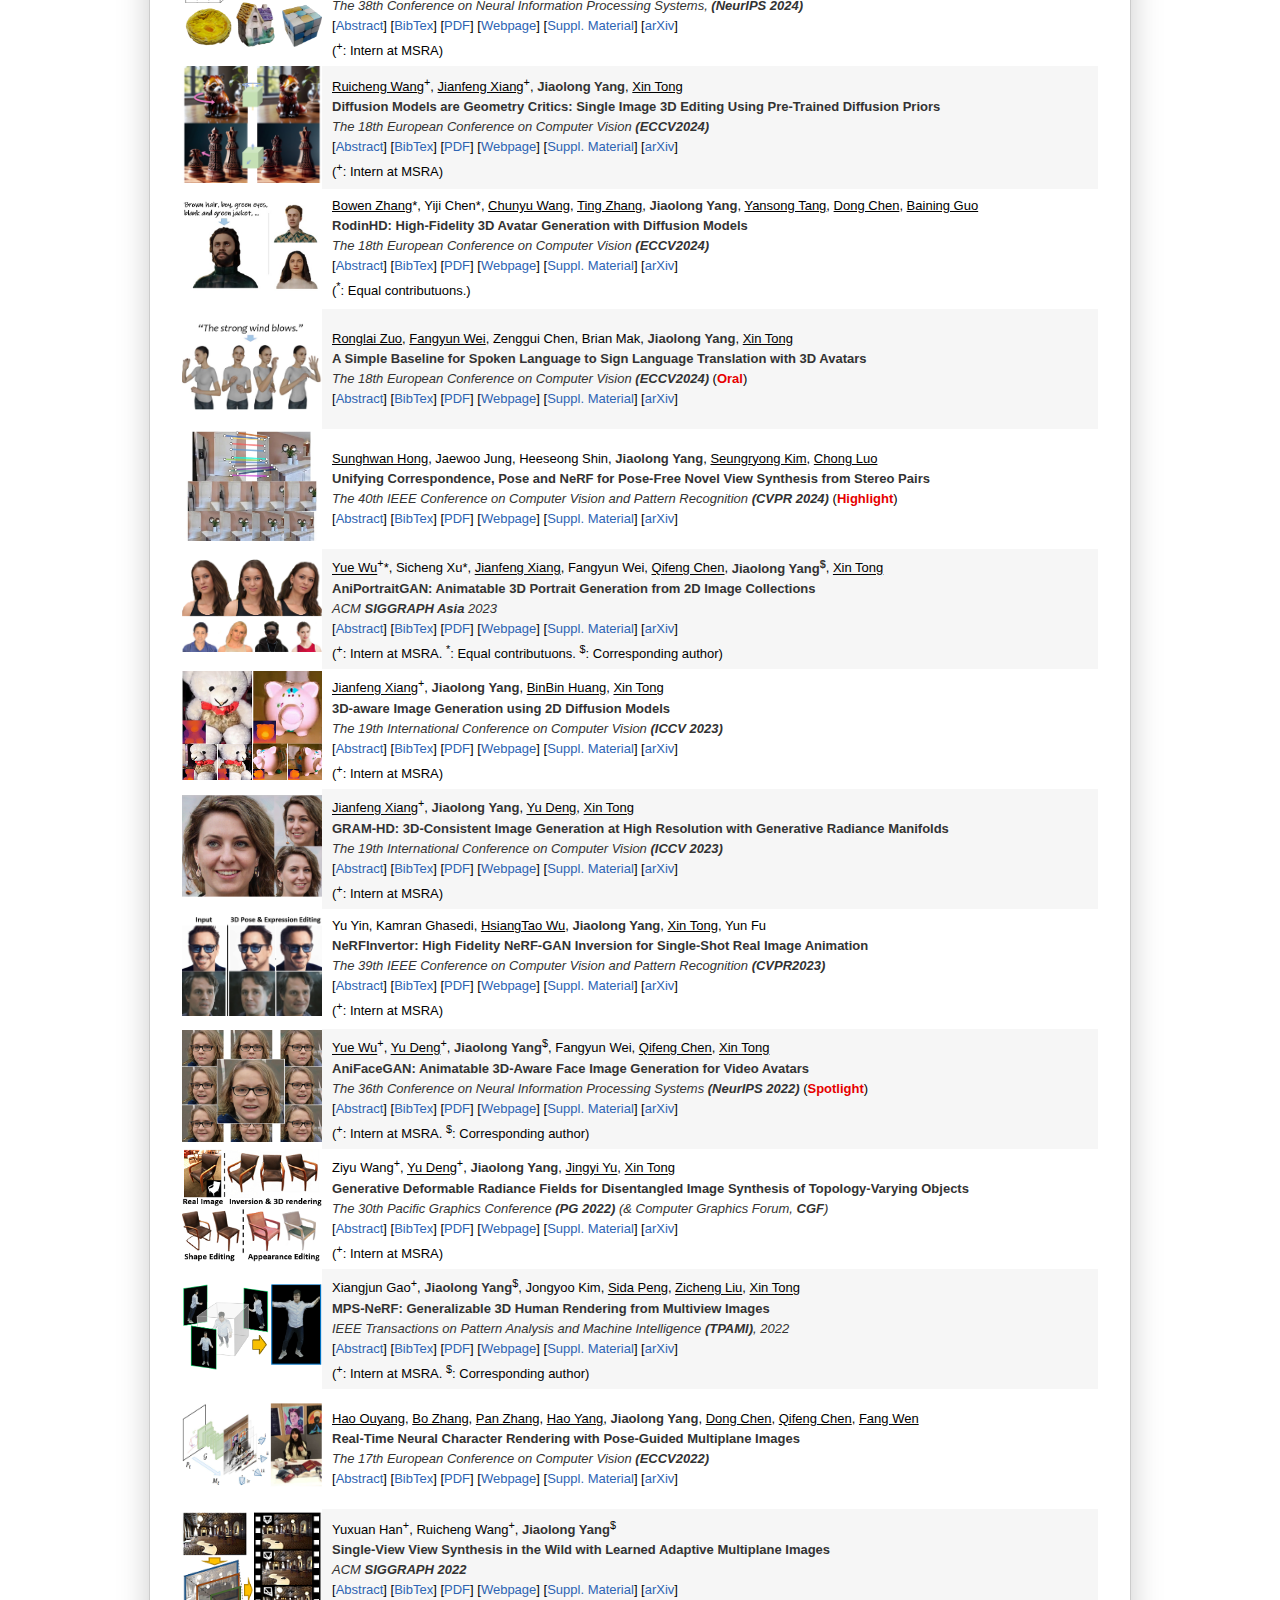
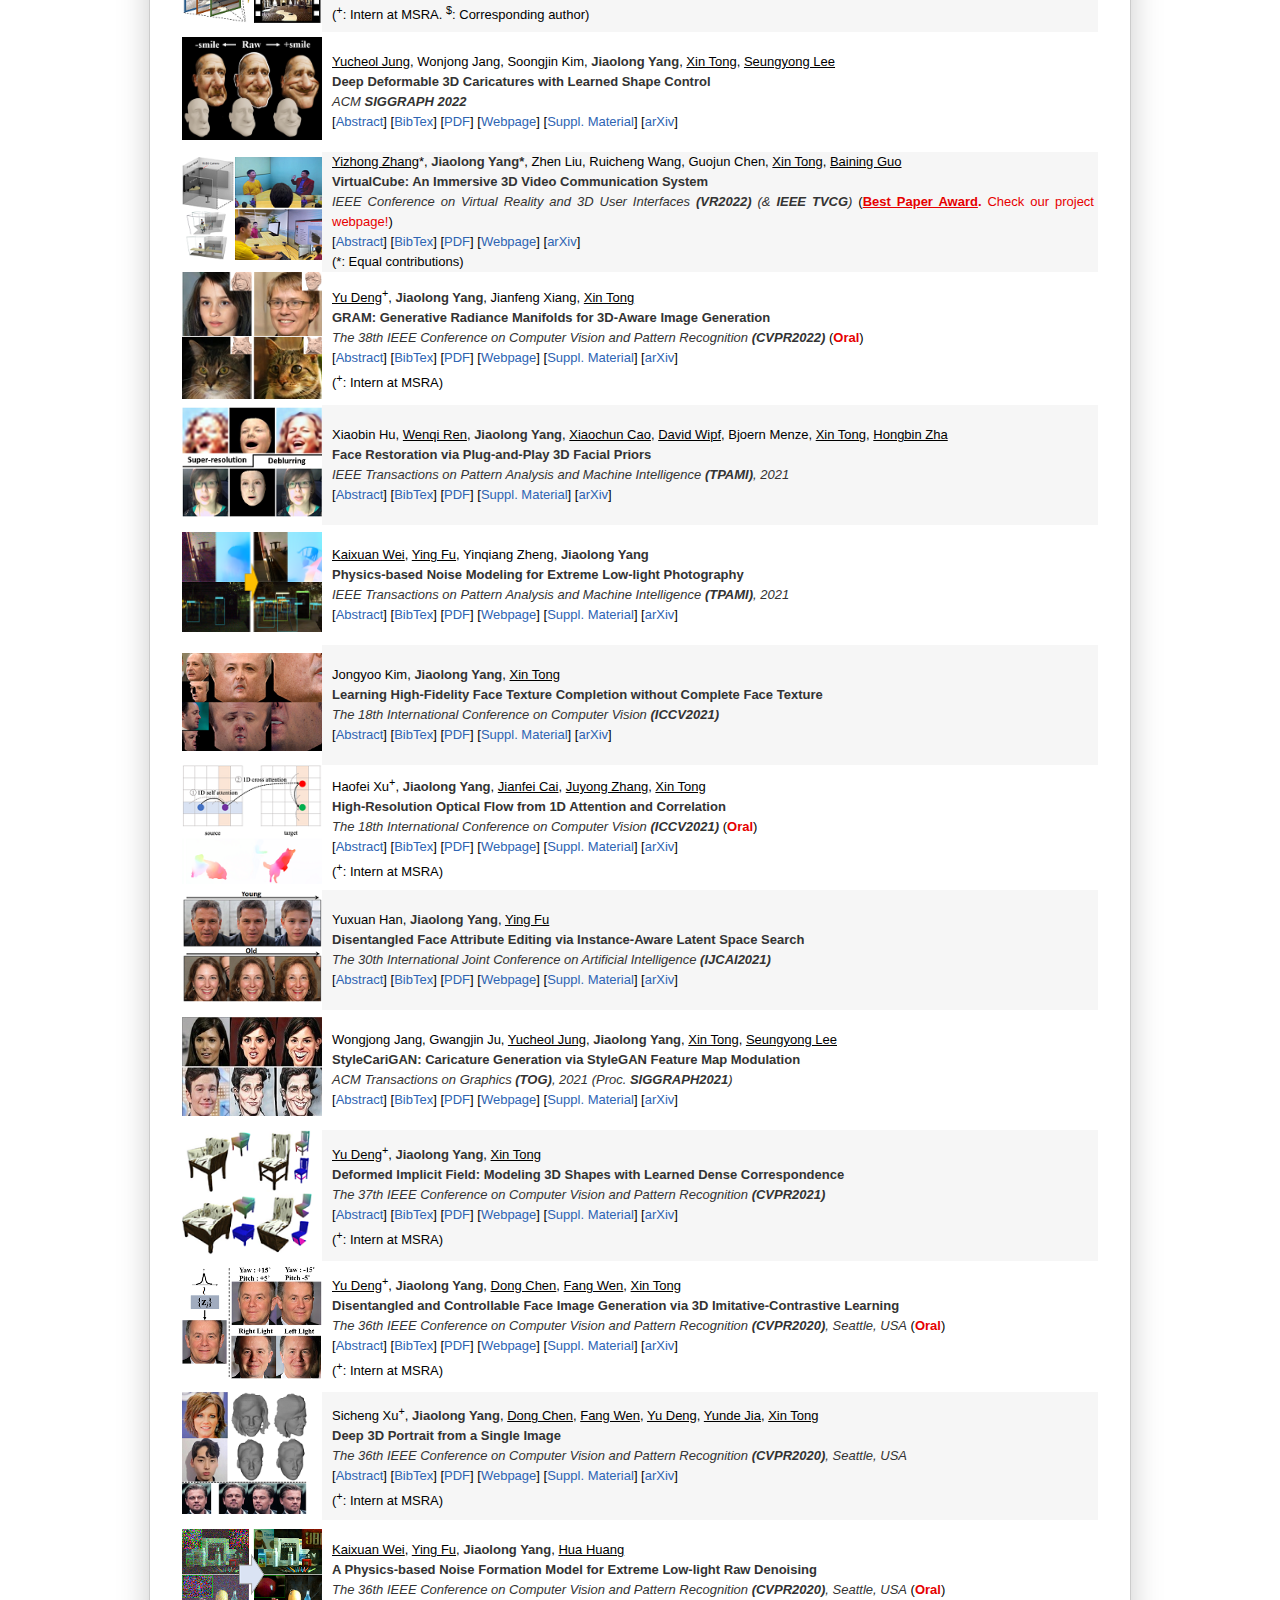
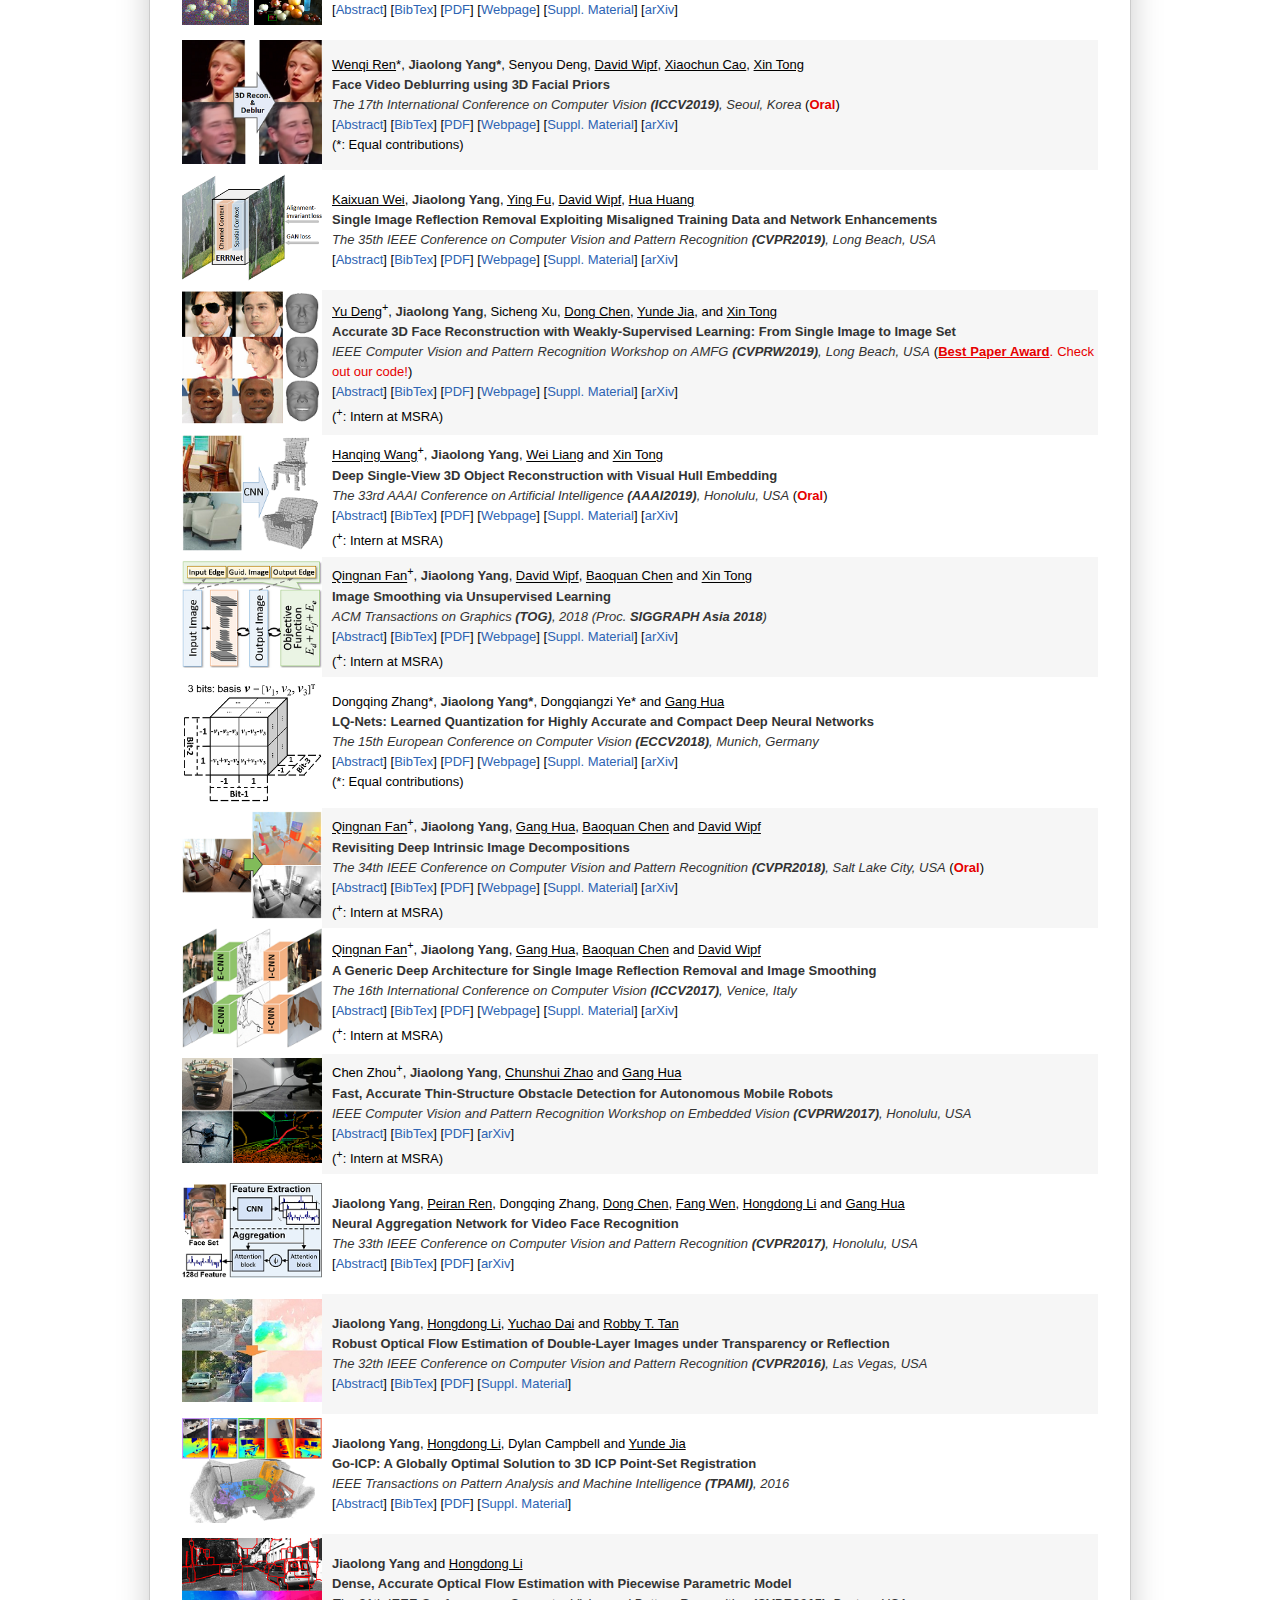
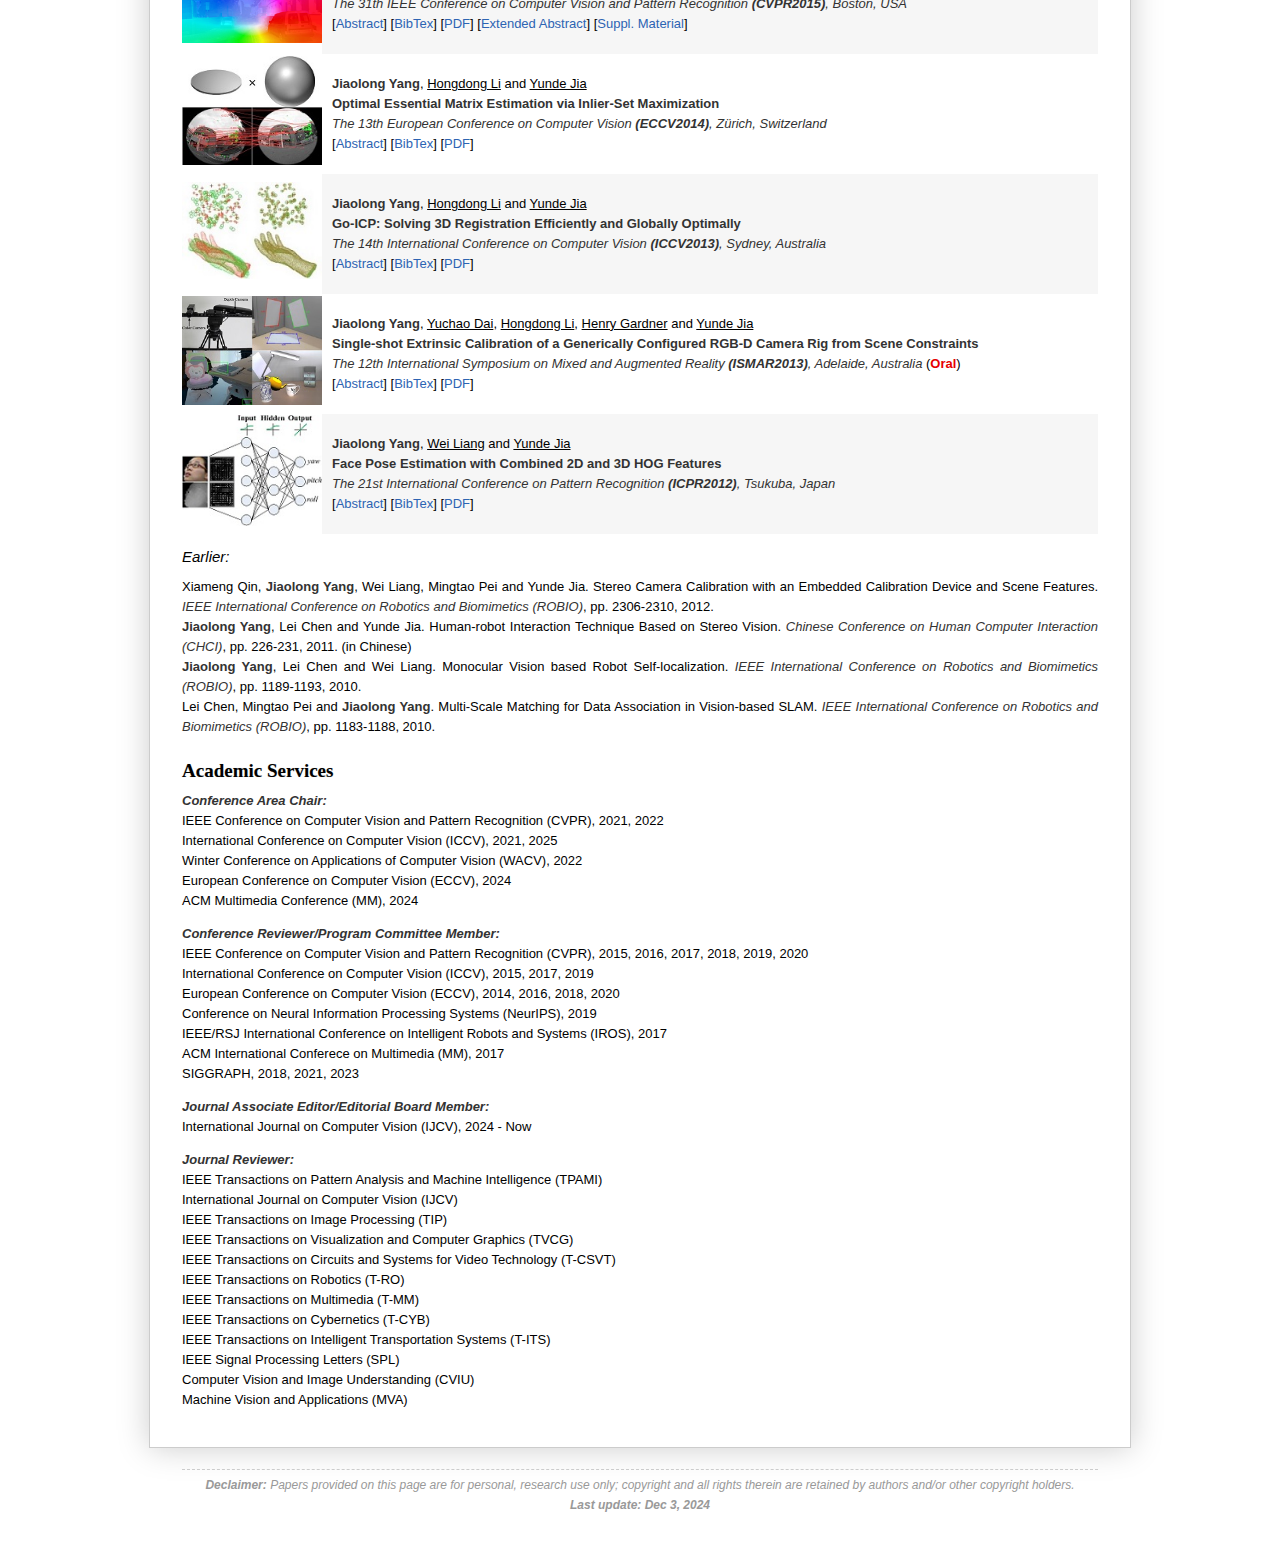
==== commit 0b33f40c: "Add files via upload" ====
--- a/index.html
+++ b/index.html
@@ -98,7 +98,7 @@
 <div style="padding-left:1px;height:165px;width:910px;overflow:scroll;overflow-x:hidden;">
 <span style="color:#c90000;">
 [12/03/2024] <i>Thrilled to announce 4 exicting projects: <a style="color:#c90000;text-decoration:underline;" href="https://trellis3d.github.io/" target="_blank">TRELLIS</a>, <a style="color:#c90000;text-decoration:underline;" href="https://wangrc.site/MoGePage/" target="_blank">MoGe</a>, <a style="color:#c90000;text-decoration:underline;" href="https://cogact.github.io/" target="_blank">CogACT-VLA</a>,  <a style="color:#c90000;text-decoration:underline;" href="https://dexhand.github.io/UniGraspTransformer/" target="_blank">UniGraspTransformer</a>.</i><br/>
-[12/03/2024] <i>Invited as an Area Chair for <a style="color:#c90000;text-decoration:underline;" href="https://iccv2025.thecvf.com/" target="_blank">ICCV 2025</a>.</i><br/>
+[12/03/2024] <i>Invited to be an Area Chair for <a style="color:#c90000;text-decoration:underline;" href="https://iccv2025.thecvf.com/" target="_blank">ICCV 2025</a>.</i><br/>
 [10/25/2024] <i>Invited to join Mini3DV 2024 (a high-quality closed-door workshop) and present our recent 3D AIGC works </i><br/>
 [10/01/2024] <i>Invited to be an Associate Editor for the prestigious journal <a style="color:#c90000;text-decoration:underline;" href="https://link.springer.com/journal/11263">IJCV - International Journal on Computer Vision</a></i><br/>
 [09/26/2024] <i>2 papers (1 Oral and 1 Poster) accepted by NeurIPS'24</i><br/>
@@ -166,8 +166,8 @@
 <table style="width:100%;margin-top:8px;-webkit-text-size-adjust:100%;" border="0" cellpadding="0" cellspacing="0">
 <tr style="height:100%;">
 <td width="100%">
-I'm currently a Principal Researcher and Research Manager in the Microsoft Research Asia (MSRA) Lab located in Beijing, China. I lead a team to do research and development in 3D Computer Vision and AI, focusing on 3D reconstruction and generation, human face & body rendering, immersive AI experiences, and spatial AI embodiments. Part of my research has been transfered to various Microsoft Products such as Microsoft Cognitive Services, Windows Hello, Microsoft XiaoIce, etc. I serve as the program committee member/reviewer for major computer vision conferences and journals including CVPR/ICCV/ECCV/TPAMI/IJCV, the Area Chair for CVPR/ICCV/ECCV/WACV/MM, and the Associate Editor for the International Journal on Computer Vision (IJCV).
-<p>Before joining MSRA in Sep 2016, I received dual PhD degrees from The Australian National University (Advisor: Prof. <a href="https://users.cecs.anu.edu.au/~hongdong/" target="_blank" style="text-decoration:underline;color:#000;">Hongdong Li</a>) and Beijing Institute of Technology (Advisor: Prof. <a href="https://cs.bit.edu.cn/szdw/jsml/js/jyd/index.htm" target="_blank" style="text-decoration:underline;color:#000;">Yunde Jia</a>) in 2016. I was a research intern at MSRA from Nov 2015 to Mar 2016 (Mentor: Dr. <a href="https://www.ganghua.org/" target="_blank" style="text-decoration:underline;color:#000;">Gang Hua</a>), and was an visiting graduate researcher at Harvard University between Jul 2016 and Aug 2016 (Host: Dr. <a href="https://deqings.github.io/" target="_blank" style="text-decoration:underline;color:#000;">Deqing Sun</a>). I received the Excellent PhD Thesis Award from China Society of Image and Graphics (中国图形图像学会优博) in 2017 (4 recipients in China), and the Best Paper Award from IEEE VR/TVCG 2022.</p>
+I'm currently a Principal Researcher and Research Manager in the Microsoft Research Asia (MSRA) Lab located in Beijing, China. I lead a team to do research and development in 3D Computer Vision and AI, focusing on 3D reconstruction and generation, human face & body modelling, immersive AI experiences, and physical AI embodiments. Part of my research has been transfered to various Microsoft Products such as Microsoft Cognitive Services, Windows Hello, Microsoft XiaoIce, etc. I serve as the program committee member/reviewer for major computer vision conferences and journals including CVPR/ICCV/ECCV/TPAMI/IJCV, the Area Chair for CVPR/ICCV/ECCV/WACV/MM, and the Associate Editor for the International Journal on Computer Vision (IJCV).
+<p>Before joining MSRA in Sep 2016, I received dual PhD degrees from The Australian National University (Advisor: Prof. <a href="https://users.cecs.anu.edu.au/~hongdong/" target="_blank" style="text-decoration:underline;color:#000;">Hongdong Li</a>) and Beijing Institute of Technology (Advisor: Prof. <a href="https://cs.bit.edu.cn/szdw/jsml/js/jyd/index.htm" target="_blank" style="text-decoration:underline;color:#000;">Yunde Jia</a>) in 2016. I was a research intern at MSRA from Nov 2015 to Mar 2016 (Mentor: Dr. <a href="https://www.ganghua.org/" target="_blank" style="text-decoration:underline;color:#000;">Gang Hua</a>), and was an visiting graduate researcher at Harvard University between Jul 2016 and Aug 2016 (Host: Dr. <a href="https://deqings.github.io/" target="_blank" style="text-decoration:underline;color:#000;">Deqing Sun</a>). I received the Excellent PhD Thesis Award from China Society of Image and Graphics (中国图形图像学会优博) in 2017 (4 recipients in China), and the Best Paper Award of IEEE VR/TVCG 2022.</p>
 </td>
 </tr>
 </table>
@@ -190,13 +190,97 @@
 </tr>
 </table>
 
-<table id="jlyang_papertable" style="width:100%;margin-top:8px;"  border="0" cellpadding="0" cellspacing="0">
+<table id="jlyang_papertable" style="width:100%;margin-top:8px;" border="0" cellpadding="0" cellspacing="0">
+
+<tr>
+	<td width="132px"><a name="CogACT" id="CogACT"><img src="arxiv24_CogACT.jpg" width="140"/></a>
+	</td>
+	<td style="background:#FFFFFF;padding-left:10px;padding-right:4px;">
+		Qixiu Li<sup>*</sup>, <a href="https://www.microsoft.com/en-us/research/people/yalia/" target="_blank" style="text-decoration:underline;color:#000;">Yaobo Liang</a><sup>*$</sup>, Zeyu Wang<sup>*</sup>, Lin Luo, Xi Chen, Mozheng Liao, Fangyun Wei, Yu Deng, Sicheng Xu, Yizhong Zhang, Xiaofan Wang, Bei Liu, Jianlong Fu, Jianmin Bao, Dong Chen, Yuanchun Shi, <span class="jlyang_d_i_c_emphasize">Jiaolong Yang<sup>$</sup></span>, <a href="https://www.microsoft.com/en-us/research/people/bainguo/" target="_blank" style="text-decoration:underline;color:#000;">Baining Guo</a><br/>
+	<span class="jlyang_d_i_c_name">CogACT: A Foundational Vision-Language-Action Model for Synergizing Cognition and Action in Robotic Manipulation</span><br/>
+	<span class="jlyang_d_i_c_refer">arXiv preprint, 2024</span><br/>
+	[<a href="#" onclick="show('51','abstract');return false;">Abstract</a>] [<a href="#" onclick="show('51','bibtex');return false;">BibTex</a>] [<a target="_blank" href="https://arxiv.org/pdf/2411.19650.pdf">PDF</a>] [<a target="_blank" href="https://cogact.github.io/">Webpage</a>] [<a target="_blank" href="https://arxiv.org/pdf/2411.19650.pdf">Suppl. Material</a>] [<a target="_blank" href="https://arxiv.org/abs/2411.19650">arXiv</a>]<br />
+	(<sup>+</sup>: Equal contributions <sup>$</sup>: Corresponding author)
+	</td>
+	</tr>
+	<tr style="width:100%;height:100%">
+	<td></td>
+	<td style="background:#FFFFFF;padding-left:10px;padding-right:4px;">
+	<div id="51_abstract">
+		The advancement of large Vision-Language-Action (VLA) models has significantly improved robotic manipulation in terms of language-guided task execution and generalization to unseen scenarios. While existing VLAs adapted from pretrained large Vision-Language-Models (VLM) have demonstrated promising generalizability, their task performance is still unsatisfactory as indicated by the low tasks success rates in different environments. In this paper, we present a new advanced VLA architecture derived from VLM. Unlike previous works that directly repurpose VLM for action prediction by simple action quantization, we propose a omponentized VLA architecture that has a specialized action module conditioned on VLM output. We systematically study the design of the action module and demonstrates the strong performance enhancement with diffusion action transformers for action sequence modeling, as well as their favorable scaling behaviors. We also conduct comprehensive experiments and ablation studies to evaluate the efficacy of our models with varied designs. The evaluation on 5 robot embodiments in simulation and real work shows that our model not only significantly surpasses existing VLAs in task performance and but also exhibits remarkable adaptation to new robots and generalization to unseen objects and backgrounds. It exceeds the average success rates of OpenVLA which has similar model size (7B) with ours by over 35% in simulated evaluation and 55% in real robot experiments. It also outperforms the large RT-2-X model (55B) by 18% absolute success rates in simulation. 
+	</div>
+	<div id="51_bibtex">
+	@article{li2024cogact,<br/>
+	&nbsp;&nbsp;author = {Li, Qixiu and Liang, Yaobo and Wang, Zeyu and Luo, Lin and Chen, Xi and Liao, Mozheng and Wei, Fangyun and Deng, Yu and Xu, Sicheng and Zhang, Yizhong and Wang, Xiaofan and Liu, Bei and Fu, Jianlong and Bao, Jianmin and Chen, Dong and Shi, Yuanchun and Yang, Jiaolong and Guo, Baining},<br/>
+	&nbsp;&nbsp;title = {CogACT: A Foundational Vision-Language-Action Model for Synergizing Cognition and Action in Robotic Manipulation},<br/>
+	&nbsp;&nbsp;journal = {arXiv preprint arXiv:2411.19650},<br/>
+	&nbsp;&nbsp;year = {2024}<br/>
+	}
+	</div>
+	</td>
+</tr>
+
+<tr>
+	<td width="132px"><a name="UniGraspTransformer" id="UniGraspTransformer"><img src="arxiv24_unigrasptransformer.jpg" width="140"/></a>
+	</td>
+	<td style="background:#F6F6F6;padding-left:10px;padding-right:4px;">
+	<a href="https://wenbwa.github.io/" target="_blank" style="text-decoration:underline;color:#000;">Wenbo Wang</a>, <a href="https://www.microsoft.com/en-us/research/people/fawe/" target="_blank" style="text-decoration:underline;color:#000;">Fangyun Wei</a>, Lei Zhou, Xi Chen, Lin Luo, Xiaohan Yi, Yizhong Zhang, <a href="https://www.microsoft.com/en-us/research/people/yalia/" target="_blank" style="text-decoration:underline;color:#000;">Yaobo Liang</a>, Chang Xu, Yan Lu, <span class="jlyang_d_i_c_emphasize">Jiaolong Yang</span>, <a href="https://www.microsoft.com/en-us/research/people/bainguo/" target="_blank" style="text-decoration:underline;color:#000;">Baining Guo</a><br/>
+	<span class="jlyang_d_i_c_name">UniGraspTransformer: Simplified Policy Distillation for Scalable Dexterous Robotic Grasping</span><br/>
+	<span class="jlyang_d_i_c_refer">arXiv preprint, 2024</span><br/>
+	[<a href="#" onclick="show('50','abstract');return false;">Abstract</a>] [<a href="#" onclick="show('50','bibtex');return false;">BibTex</a>] [<a target="_blank" href="https://arxiv.org/pdf/2412.02699.pdf">PDF</a>] [<a target="_blank" href="https://dexhand.github.io/UniGraspTransformer/">Webpage</a>] [<a target="_blank" href="https://arxiv.org/pdf/2412.02699.pdf">Suppl. Material</a>] [<a target="_blank" href="https://arxiv.org/abs/2412.02699">arXiv</a>]<br />
+	</td>
+	</tr>
+	<tr style="width:100%;height:100%">
+	<td></td>
+	<td style="background:#F6F6F6;padding-left:10px;padding-right:4px;">
+	<div id="50_abstract">
+		We introduce UniGraspTransformer, a universal Transformer-based network for dexterous robotic grasping that simplifies training while enhancing scalability and performance. Unlike prior methods such as UniDexGrasp++, which require complex, multi-step training pipelines, UniGraspTransformer follows a streamlined process: first, dedicated policy networks are trained for individual objects using reinforcement learning to generate successful grasp trajectories; then, these trajectories are distilled into a single, universal network. Our approach enables UniGraspTransformer to scale effectively, incorporating up to 12 self-attention blocks for handling thousands of objects with diverse poses. Additionally, it generalizes well to both idealized and real-world inputs, evaluated in state-based and vision-based settings. Notably, UniGraspTransformer generates a broader range of grasping poses for objects in various shapes and orientations, resulting in more diverse grasp strategies. Experimental results demonstrate significant improvements over state-of-the-art, UniDexGrasp++, across various object categories, achieving success rate gains of 3.5%, 7.7%, and 10.1% on seen objects, unseen objects within seen categories, and completely unseen objects, respectively, in the vision-based setting. 
+	</div>
+	<div id="50_bibtex">
+	@article{wang2024unigrasptransformer,<br/>
+	&nbsp;&nbsp;author = {Wang, Wenbo and Wei, Fangyun and Zhou, Lei and Chen, Chen and Luo, Lin, and Yi, Xiaohan and Zhang, Yizhong and Liang, Yaobo and Xu, Chang and Lu, Yan and Yang, Jiaolong and Guo, Baining},<br/>
+	&nbsp;&nbsp;title = {UniGraspTransformer: Simplified Policy Distillation for Scalable Dexterous Robotic Grasping},<br/>
+	&nbsp;&nbsp;journal = {arXiv preprint arXiv:2412.02699},<br/>
+	&nbsp;&nbsp;year = {2024}<br/>
+	}
+	</div>
+	</td>
+</tr>
+
+<tr>
+	<td width="132px"><a name="trellis" id="trellis"><img src="arxiv24_trellis.jpg" width="140"/></a>
+	</td>
+	<td style="background:#FFFFFF;padding-left:10px;padding-right:4px;">
+	<a href="https://jeffreyxiang.github.io/" target="_blank" style="text-decoration:underline;color:#000;">Jianfeng Xiang</a><sup>+</sup>, Zelong Lv<sup>+</sup>, Sicheng Xu, <a href="https://yudeng.github.io/" target="_blank" style="text-decoration:underline;color:#000;">Yu Deng</a>, <a href="https://wangrc.site" target="_blank" style="text-decoration:underline;color:#000;">Ruicheng Wang</a><sup>+</sup>, <a href="http://home.ustc.edu.cn/~zhangbowen/" target="_blank" style="text-decoration:underline;color:#000;">Bowen Zhang</a>, <a href="http://dongchen.pro/" target="_blank" style="text-decoration:underline;color:#000;">Dong Chen</a>, <a href="https://www.microsoft.com/en-us/research/people/xtong/" target="_blank" style="text-decoration:underline;color:#000;">Xin Tong</a></span>, <span class="jlyang_d_i_c_emphasize">Jiaolong Yang<sup>$</sup></span><br/>
+	<span class="jlyang_d_i_c_name">Structured 3D Latents for Scalable and Versatile 3D Generation </span><br/>
+	<span class="jlyang_d_i_c_refer">arXiv preprint, 2024</span><br/>
+	[<a href="#" onclick="show('49','abstract');return false;">Abstract</a>] [<a href="#" onclick="show('49','bibtex');return false;">BibTex</a>] [<a target="_blank" href="https://arxiv.org/pdf/2412.01506.pdf">PDF</a>] [<a target="_blank" href="https://trellis3d.github.io/">Webpage</a>] [<a target="_blank" href="https://arxiv.org/pdf/2412.01506.pdf">Suppl. Material</a>] [<a target="_blank" href="https://arxiv.org/abs/2412.01506">arXiv</a>]<br />
+	(<sup>+</sup>: Intern at MSRA)
+	</td>
+	</tr>
+	<tr style="width:100%;height:100%">
+	<td></td>
+	<td style="background:#FFFFFF;padding-left:10px;padding-right:4px;">
+	<div id="49_abstract">
+		We introduce a novel 3D generation method for versatile and high-quality 3D asset creation. The cornerstone is a unified Structured LATent (SLAT) representation which allows decoding to different output formats, such as Radiance Fields, 3D Gaussians, and meshes. This is achieved by integrating a sparsely-populated 3D grid with dense multiview visual features extracted from a powerful vision foundation model, comprehensively capturing both structural (geometry) and textural (appearance) information while maintaining flexibility during decoding.
+		We employ rectified flow transformers tailored for SLAT as our 3D generation models and train models with up to 2 billion parameters on a large 3D asset dataset of 500K diverse objects. Our model generates high-quality results with text or image conditions, significantly surpassing existing methods, including recent ones at similar scales. We showcase flexible output format selection and local 3D editing capabilities which were not offered by previous models. Code, model, and data will be released. 
+	</div>
+	<div id="49_bibtex">
+	@article{xiang2024structured,<br/>
+	&nbsp;&nbsp;author = {Xiang, Jianfeng and Lv, Zelong and Xu, Sicheng and Deng, Yu and Wang, Ruicheng and Zhang, Bowen and Chen, Dong and Tong, Xin and Yang, Jiaolong},<br/>
+	&nbsp;&nbsp;title = {Structured 3D Latents for Scalable and Versatile 3D Generation},<br/>
+	&nbsp;&nbsp;journal = {arXiv preprint arXiv:2410.01506},<br/>
+	&nbsp;&nbsp;year = {2024}<br/>
+	}
+	</div>
+	</td>
+</tr>
 
 <tr>
 <td width="132px"><a name="moge" id="moge"><img src="arxiv24_moge.jpg" width="140"/></a>
 </td>
 <td style="background:#F6F6F6;padding-left:10px;padding-right:4px;">
-<a href="https://wangrc.site" target="_blank" style="text-decoration:underline;color:#000;">Ruicheng Wang</a><sup>+</sup>, Sicheng Xu, Cassie Dai, <a href="https://jeffreyxiang.github.io/" target="_blank" style="text-decoration:underline;color:#000;">Jianfeng Xiang</a>, <a href="https://yudeng.github.io/" target="_blank" style="text-decoration:underline;color:#000;">Yu Deng</a>, <a href="https://www.microsoft.com/en-us/research/people/xtong/" target="_blank" style="text-decoration:underline;color:#000;">Xin Tong</a></span>, <span class="jlyang_d_i_c_emphasize">Jiaolong Yang<sup>$</sup></span><br/>
+<a href="https://wangrc.site" target="_blank" style="text-decoration:underline;color:#000;">Ruicheng Wang</a><sup>+</sup>, Sicheng Xu, Cassie Dai<sup>+</sup>, <a href="https://jeffreyxiang.github.io/" target="_blank" style="text-decoration:underline;color:#000;">Jianfeng Xiang</a><sup>+</sup>, <a href="https://yudeng.github.io/" target="_blank" style="text-decoration:underline;color:#000;">Yu Deng</a>, <a href="https://www.microsoft.com/en-us/research/people/xtong/" target="_blank" style="text-decoration:underline;color:#000;">Xin Tong</a></span>, <span class="jlyang_d_i_c_emphasize">Jiaolong Yang<sup>$</sup></span><br/>
 <span class="jlyang_d_i_c_name">MoGe: Unlocking Accurate Monocular Geometry Estimation for Open-Domain Images with Optimal Training Supervision</span><br/>
 <span class="jlyang_d_i_c_refer">arXiv preprint, 2024</span><br/>
 [<a href="#" onclick="show('48','abstract');return false;">Abstract</a>] [<a href="#" onclick="show('48','bibtex');return false;">BibTex</a>] [<a target="_blank" href="https://arxiv.org/pdf/2410.19115.pdf">PDF</a>] [<a target="_blank" href="https://wangrc.site/MoGePage/">Webpage</a>] [<a target="_blank" href="https://arxiv.org/pdf/2410.19115.pdf">Suppl. Material</a>] [<a target="_blank" href="https://arxiv.org/abs/2410.19115">arXiv</a>]<br />
